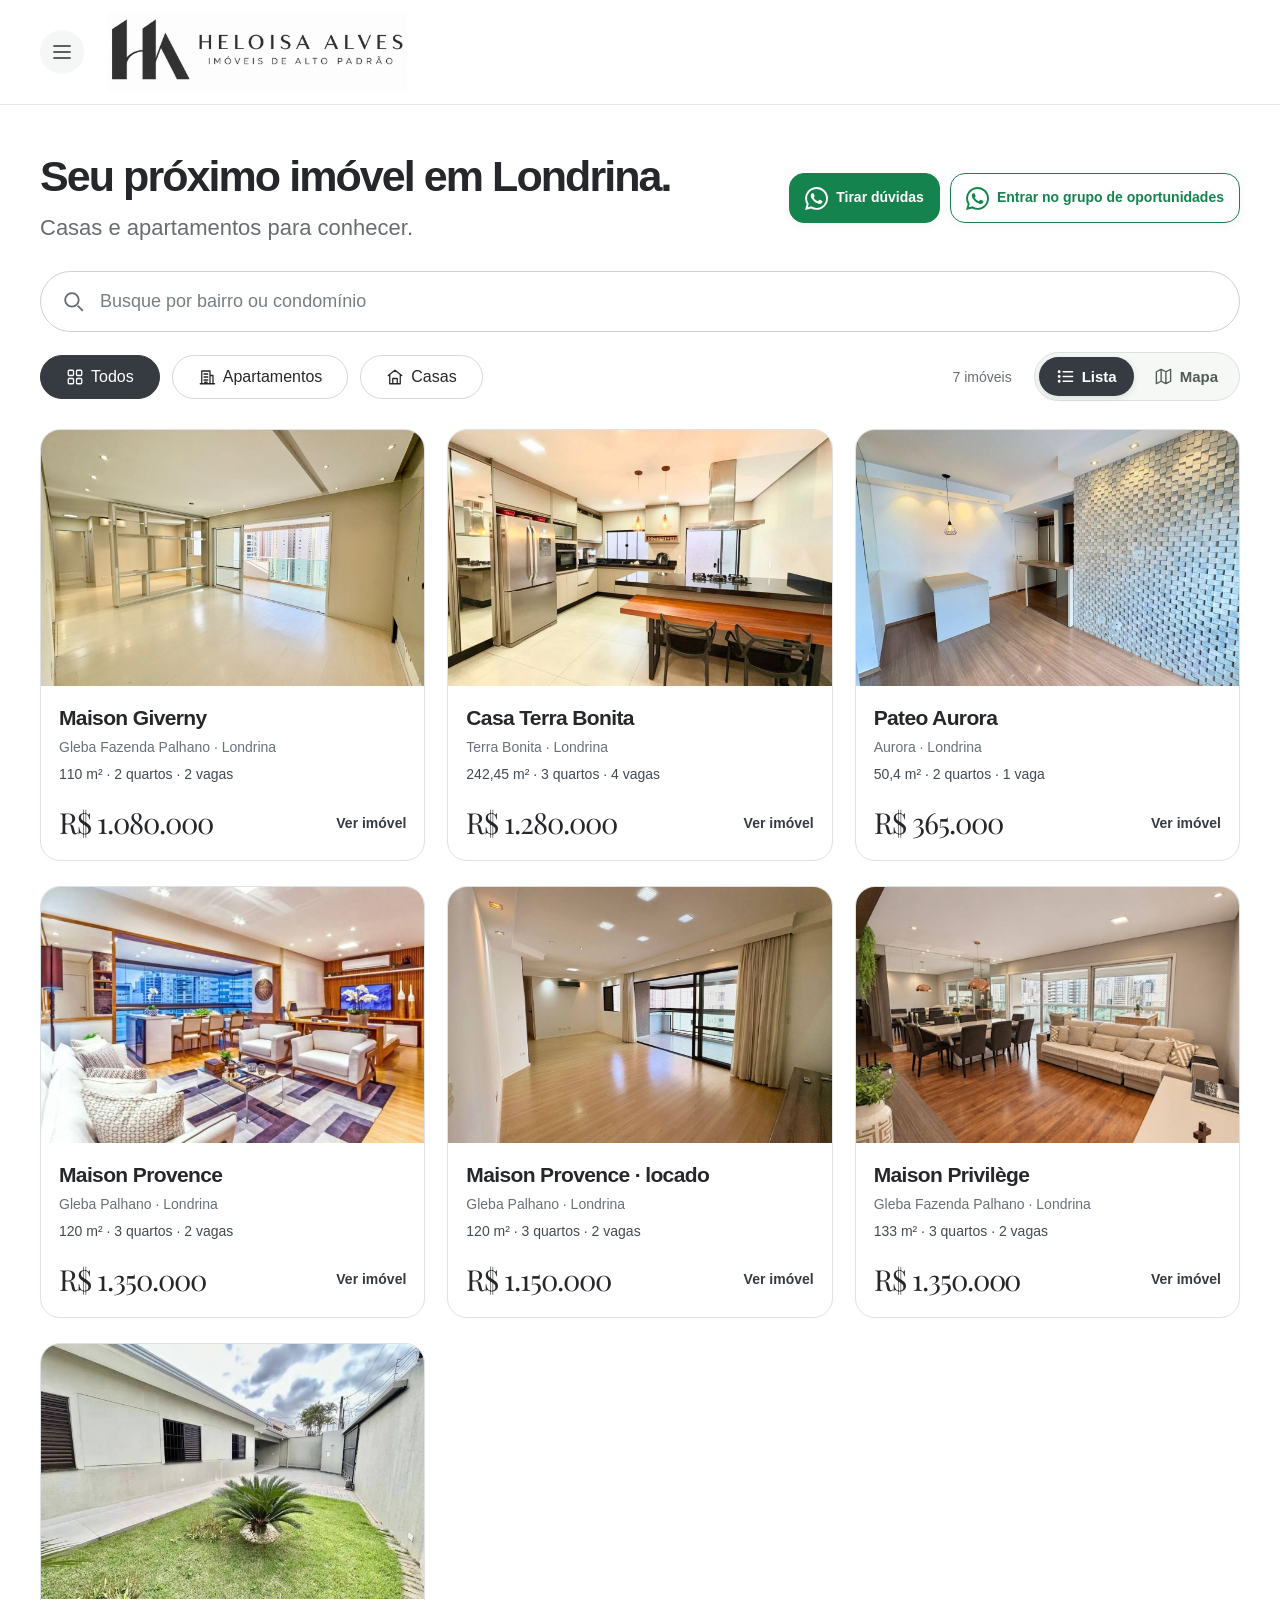
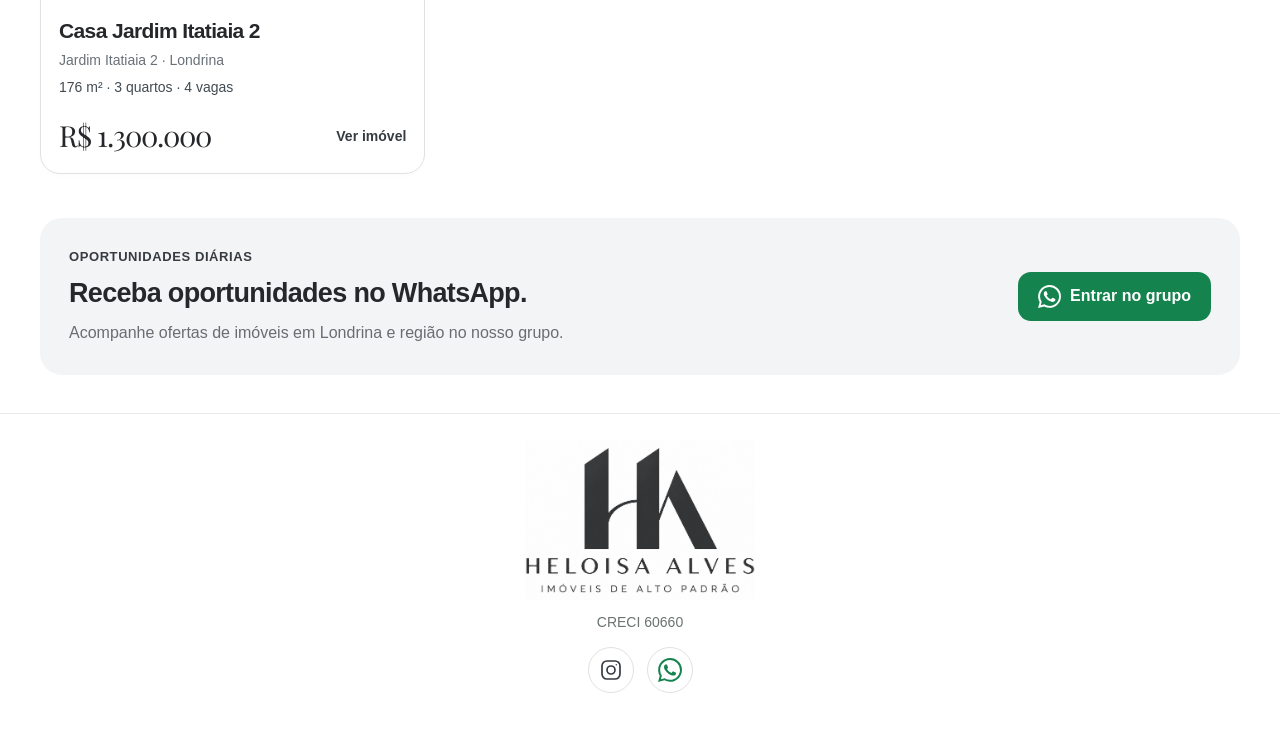
==== index.html @ 45496cc0 "Simplifica contato geral e recolhe WhatsApp no celular apos leitura" ====
<!doctype html><html lang="pt-BR"><head>
<meta charset="utf-8"><meta name="viewport" content="width=device-width,initial-scale=1"><title>Heloísa Alves Imóveis | Casas e apartamentos em Londrina</title><meta name="description" content="Encontre casas e apartamentos à venda em Londrina com Heloísa Alves Imóveis. Busque por bairro ou condomínio, confira fotos e valores e converse pelo WhatsApp."><meta name="theme-color" content="#ffffff"><link rel="canonical" href="https://heloisa-alves.vercel.app/">
<!-- seo:start -->
 <meta name="robots" content="index,follow,max-image-preview:large,max-snippet:-1,max-video-preview:-1">
 <meta name="author" content="Heloísa Alves Imóveis">
 <meta property="og:locale" content="pt_BR"><meta property="og:site_name" content="Heloísa Alves Imóveis"><meta property="og:image:alt" content="Maison Giverny em Londrina"><meta property="og:image:width" content="1280">
 <meta name="twitter:card" content="summary_large_image"><meta name="twitter:title" content="Heloísa Alves Imóveis | Casas e apartamentos em Londrina"><meta name="twitter:description" content="Encontre casas e apartamentos à venda em Londrina com Heloísa Alves Imóveis. Busque por bairro ou condomínio, confira fotos e valores e converse pelo WhatsApp."><meta name="twitter:image" content="https://heloisa-alves.vercel.app/assets/photo-2.jpg"><meta name="twitter:image:alt" content="Maison Giverny em Londrina">
 <meta name="google-site-verification" content="QbQX4FTaZ1YyVsix19qviCrl-rJcdzhHpDR2Mj_PIEY">
 <script type="application/ld+json">{"@context":"https://schema.org","@graph":[{"@type":"RealEstateAgent","@id":"https://heloisa-alves.vercel.app/#corretora","name":"Heloísa Alves Imóveis","url":"https://heloisa-alves.vercel.app/","telephone":"+55-43-98831-8811","logo":"https://heloisa-alves.vercel.app/assets/logo-graphite.png","image":"https://heloisa-alves.vercel.app/assets/logo-graphite.png","sameAs":["https://www.instagram.com/helo_alvesf/"],"areaServed":{"@type":"City","name":"Londrina","containedInPlace":{"@type":"State","name":"Paraná"}},"identifier":{"@type":"PropertyValue","propertyID":"CRECI","value":"60660"},"description":"Casas e apartamentos à venda em Londrina e região. Informações e propostas pelo WhatsApp.","contactPoint":{"@type":"ContactPoint","telephone":"+55-43-98831-8811","contactType":"sales","availableLanguage":["pt-BR"],"url":"https://wa.me/5543988318811"}},{"@type":"WebSite","@id":"https://heloisa-alves.vercel.app/#website","url":"https://heloisa-alves.vercel.app/","name":"Heloísa Alves Imóveis","inLanguage":"pt-BR","publisher":{"@id":"https://heloisa-alves.vercel.app/#corretora"}},{"@type":"CollectionPage","@id":"https://heloisa-alves.vercel.app/#inicio","url":"https://heloisa-alves.vercel.app/","name":"Heloísa Alves Imóveis em Londrina","inLanguage":"pt-BR","dateModified":"2026-11-27","isPartOf":{"@id":"https://heloisa-alves.vercel.app/#website"},"publisher":{"@id":"https://heloisa-alves.vercel.app/#corretora"},"mainEntity":{"@type":"ItemList","numberOfItems":7,"itemListElement":[{"@type":"ListItem","position":1,"url":"https://heloisa-alves.vercel.app/imoveis/casa-terra-bonita-242m/","name":"Casa reformada com espaço gourmet no Terra Bonita"},{"@type":"ListItem","position":2,"url":"https://heloisa-alves.vercel.app/imoveis/casa-jardim-itatiaia-176m/","name":"Casa com jardim no Jardim Itatiaia 2"},{"@type":"ListItem","position":3,"url":"https://heloisa-alves.vercel.app/imoveis/pateo-aurora-50m/","name":"Pateo Aurora"},{"@type":"ListItem","position":4,"url":"https://heloisa-alves.vercel.app/imoveis/maison-provence-120m/","name":"Maison Provence"},{"@type":"ListItem","position":5,"url":"https://heloisa-alves.vercel.app/imoveis/maison-provence-para-investir/","name":"Maison Provence"},{"@type":"ListItem","position":6,"url":"https://heloisa-alves.vercel.app/imoveis/maison-privilege-133m/","name":"Maison Privilège"},{"@type":"ListItem","position":7,"url":"https://heloisa-alves.vercel.app/imoveis/maison-giverny/","name":"Maison Giverny"}]}}]}</script>
 <!-- seo:end -->
<meta property="og:title" content="Heloísa Alves Imóveis | Casas e apartamentos em Londrina"><meta property="og:description" content="Encontre casas e apartamentos à venda em Londrina com Heloísa Alves Imóveis. Busque por bairro ou condomínio, confira fotos e valores e converse pelo WhatsApp."><meta property="og:type" content="website"><meta property="og:image" content="https://heloisa-alves.vercel.app/assets/photo-2.jpg"><meta property="og:url" content="https://heloisa-alves.vercel.app/"><link rel="icon" href="/assets/favicon-ha.svg" type="image/svg+xml"><link rel="preconnect" href="https://fonts.googleapis.com"><link rel="preconnect" href="https://fonts.gstatic.com" crossorigin><link href="https://fonts.googleapis.com/css2?family=DM+Sans:wght@400;500;600;700&family=Playfair+Display:wght@400;500&display=swap" rel="stylesheet"><link rel="stylesheet" href="/styles.css"><link rel="stylesheet" href="/home.css"><link rel="stylesheet" href="/vendor/leaflet/leaflet.css"><link rel="stylesheet" href="/home-map.css"><link rel="stylesheet" href="/site-shell.css"><script src="/site-shell.js" defer></script><script>window.PROPERTY_PAGE={title:'Página principal'};</script><script src="/property-catalog.js" defer></script><script src="/property-map-data.js" defer></script><script src="/contact-messages.js" defer></script><script src="/home.js" defer></script><script src="/home-map.js" defer></script><script>
(function () {
  if (window.__heloisaPixelInstalled) return;
  window.__heloisaPixelInstalled = true;

  !function(f,b,e,v,n,t,s) {
    if(f.fbq)return;
    n=f.fbq=function(){
      n.callMethod
        ? n.callMethod.apply(n,arguments)
        : n.queue.push(arguments);
    };
    if(!f._fbq)f._fbq=n;
    n.push=n;
    n.loaded=true;
    n.version='2.0';
    n.queue=[];
    t=b.createElement(e);
    t.async=true;
    t.src=v;
    s=b.getElementsByTagName(e)[0];
    s.parentNode.insertBefore(t,s);
  }(
    window, document, 'script',
    'https://connect.facebook.net/en_US/fbevents.js'
  );

  fbq('init', '1455735370092600');
  fbq('track', 'PageView');

  document.addEventListener('click', function (event) {
    if (!(event.target instanceof Element)) return;

    const button = event.target.closest(
      'a, button, [role="button"], [data-meta-event]'
    );
    if (!button) return;

    const allowed = [
      'WhatsAppClick', 'GroupInviteClick', 'OfferClick'
    ];

    let name = button.getAttribute('data-meta-event');
    if (!allowed.includes(name)) name = null;

    if (!name) {
      const href = button.getAttribute('href');

      if (href) {
        try {
          const url = new URL(href, window.location.href);

          if (url.hostname === 'chat.whatsapp.com') {
            name = 'GroupInviteClick';
          } else if (
            ['wa.me', 'api.whatsapp.com', 'web.whatsapp.com']
              .includes(url.hostname) ||
            url.protocol === 'whatsapp:'
          ) {
            name = 'WhatsAppClick';
          }
        } catch (_) {}
      }
    }

    if (!name) {
      const label = (button.textContent || '')
        .replace(/\s+/g, ' ').trim().toLowerCase();

      if (label === 'fazer uma oferta') {
        name = 'OfferClick';
      }
    }

    if (name) {
      fbq('trackCustom', name, {
        content_name: window.PROPERTY_PAGE?.title || 'Página principal'
      });
    }
  }, true);
})();
</script>
<script type="text/javascript">
    (function(c,l,a,r,i,t,y){
        c[a]=c[a]||function(){(c[a].q=c[a].q||[]).push(arguments)};
        t=l.createElement(r);t.async=1;t.src="https://www.clarity.ms/tag/"+i;
        y=l.getElementsByTagName(r)[0];y.parentNode.insertBefore(t,y);
    })(window, document, "clarity", "script", "zjj10cf0zg");
</script><link rel="stylesheet" href="/graphite-brand.css"><link rel="stylesheet" href="/floating-whatsapp.css">
</head><body class="home-page site-has-floating" data-page="home"><svg class="icon-defs" aria-hidden="true" xmlns="http://www.w3.org/2000/svg"><defs>
<symbol id="whatsapp-icon" viewBox="0 0 24 24"><path d="M17.472 14.382c-.297-.149-1.758-.867-2.03-.967-.273-.099-.471-.148-.67.15-.198.297-.767.966-.94 1.164-.174.198-.347.223-.644.074-.297-.148-1.255-.462-2.39-1.475-.883-.788-1.48-1.761-1.653-2.059-.173-.297-.018-.458.13-.606.134-.133.298-.347.446-.52.149-.174.198-.298.298-.496.099-.198.05-.372-.025-.52-.074-.149-.669-1.612-.916-2.207-.242-.58-.487-.5-.67-.51l-.57-.01c-.198 0-.52.075-.792.372-.272.298-1.04 1.016-1.04 2.48s1.065 2.876 1.213 3.074c.149.198 2.096 3.2 5.077 4.487.709.306 1.262.489 1.694.625.712.226 1.36.194 1.872.118.571-.085 1.758-.719 2.006-1.413.248-.694.248-1.289.173-1.413-.074-.124-.272-.198-.57-.347M12.05 21.785h-.004a9.87 9.87 0 0 1-5.031-1.378l-.361-.214-3.741.982.999-3.648-.235-.374a9.86 9.86 0 0 1-1.51-5.26c.002-5.45 4.436-9.884 9.887-9.884a9.82 9.82 0 0 1 7.021 2.91 9.825 9.825 0 0 1 2.9 7.023c-.003 5.45-4.437 9.883-9.925 9.843M20.46 3.49A11.85 11.85 0 0 0 12.05 0C5.496 0 .163 5.333.16 11.887c0 2.095.547 4.14 1.588 5.942L.06 24l6.306-1.654a11.88 11.88 0 0 0 5.68 1.447h.005c6.554 0 11.887-5.333 11.89-11.888a11.82 11.82 0 0 0-3.48-8.415Z"/></symbol>
<symbol id="area-icon" viewBox="0 0 32 32"><path d="M5 13V5h8m6 0h8v8m0 6v8h-8m-6 0H5v-8M10 22 22 10m-7 0h7v7"/></symbol>
<symbol id="bed-icon" viewBox="0 0 32 32"><path d="M4 26V11m24 15V11M4 21h24M4 15h24v6M8 15v-5h6v5m4 0v-5h6v5"/></symbol>
<symbol id="car-icon" viewBox="0 0 32 32"><path d="m6 14 3-7h14l3 7M5 14h22v10H5zM8 24v3m16-3v3M8 18h4m8 0h4"/></symbol>
<symbol id="share-icon" viewBox="0 0 24 24"><path d="M12 15V3m-4 4 4-4 4 4M5 12v9h14v-9"/></symbol>
<symbol id="pin-icon" viewBox="0 0 24 24"><path d="M20 10c0 6-8 12-8 12S4 16 4 10a8 8 0 1 1 16 0Z"/><circle cx="12" cy="10" r="2.5"/></symbol><symbol id="instagram-icon" viewBox="0 0 24 24"><rect x="3" y="3" width="18" height="18" rx="5"/><circle cx="12" cy="12" r="4"/><circle class="instagram-dot" cx="17.5" cy="6.5" r="1"/></symbol></defs></svg><a class="skip" href="#imoveis">Ir para os imóveis</a><header class="site-header"><div class="site-header-inner"><button class="site-menu-toggle" type="button" aria-label="Abrir menu" aria-expanded="false" aria-haspopup="dialog" aria-controls="site-menu"><svg class="site-icon" viewBox="0 0 24 24" aria-hidden="true"><path d="M4 6h16M4 12h16M4 18h16"/></svg></button><a class="site-brand" href="/" aria-label="Heloísa Alves, início"><img src="/assets/logo-horizontal.png" alt="Heloísa Alves · Imóveis de alto padrão" width="2172" height="724"></a><nav class="site-header-nav" aria-label="Navegação principal"><a href="/#imoveis">Imóveis</a><a href="/#oportunidades">Oportunidades</a></nav></div></header><main class="home-wrap"><section class="home-intro" aria-labelledby="home-title"><h1 id="home-title">Seu próximo imóvel em Londrina.</h1><p>Casas e apartamentos para conhecer.</p></section><section id="imoveis" aria-label="Encontre seu imóvel"><form class="home-search" role="search"><label for="property-search" class="visually-hidden">Busque por bairro ou condomínio</label><svg viewBox="0 0 24 24" aria-hidden="true"><circle cx="10.5" cy="10.5" r="6.5"/><path d="m16 16 5 5"/></svg><input id="property-search" type="search" placeholder="Busque por bairro ou condomínio" autocomplete="off" enterkeyhint="search" aria-controls="home-properties"><button class="home-search-clear" type="button" aria-label="Limpar busca" hidden>✕</button></form><div class="home-filter-row"><div class="home-filters" role="group" aria-label="Tipo de imóvel"><button type="button" data-filter="todos" aria-pressed="true"><svg class="site-icon" viewBox="0 0 24 24" aria-hidden="true"><rect x="3" y="3" width="7" height="7" rx="1.3"/><rect x="14" y="3" width="7" height="7" rx="1.3"/><rect x="3" y="14" width="7" height="7" rx="1.3"/><rect x="14" y="14" width="7" height="7" rx="1.3"/></svg><span>Todos</span></button><button type="button" data-filter="apartamento" aria-pressed="false"><svg class="site-icon" viewBox="0 0 24 24" aria-hidden="true"><path d="M5 21V4h11v17M16 10h4v11M3 21h19M8 8h5M8 12h5M8 16h5M9 21v-2h3v2"/></svg><span>Apartamentos</span></button><button type="button" data-filter="casa" aria-pressed="false"><svg class="site-icon" viewBox="0 0 24 24" aria-hidden="true"><path d="m3 10 9-7 9 7M5 9v12h14V9M9 21v-7h6v7"/></svg><span>Casas</span></button></div><div class="home-view-tools"><p class="home-results" role="status" aria-live="polite">7 imóveis</p><div class="home-view-toggle" role="group" aria-label="Visualização dos imóveis"><button type="button" data-home-view="list" aria-pressed="true" aria-controls="home-properties"><svg viewBox="0 0 24 24" aria-hidden="true"><path d="M9 6h12M9 12h12M9 18h12"/><circle cx="4" cy="6" r="1"/><circle cx="4" cy="12" r="1"/><circle cx="4" cy="18" r="1"/></svg><span>Lista</span></button><button type="button" data-home-view="map" aria-pressed="false" aria-controls="home-map-panel"><svg viewBox="0 0 24 24" aria-hidden="true"><path d="m3 6 6-3 6 3 6-3v15l-6 3-6-3-6 3V6Zm6-3v15m6-12v15"/></svg><span>Mapa</span></button></div></div></div><div class="home-browse"><ul class="home-properties" id="home-properties" aria-label="Imóveis disponíveis"><li data-home-property data-kind="apartamento" data-search="Maison Giverny Gleba Fazenda Palhano Londrina Apartamento"><a class="home-property" href="/imoveis/maison-giverny/" aria-label="Conhecer Maison Giverny"><div class="home-photo"><img src="/assets/photo-2.jpg" alt="Sala ampla do Maison Giverny" width="1280" height="960" fetchpriority="high" decoding="async"></div><div class="home-property-body"><h2>Maison Giverny</h2><p class="home-place">Gleba Fazenda Palhano · Londrina</p><p class="home-facts">110 m² · 2 quartos · 2 vagas</p><div class="home-property-bottom"><p class="home-price">R$ 1.080.000</p><span class="home-view">Ver imóvel</span></div></div></a></li><li data-home-property data-kind="casa" data-search="Casa reformada com espaço gourmet no Terra Bonita Terra Bonita Londrina Casa"><a class="home-property" href="/imoveis/casa-terra-bonita-242m/" aria-label="Conhecer Casa reformada com espaço gourmet no Terra Bonita"><div class="home-photo"><img src="/assets/imoveis/casa-terra-bonita-242m/foto-01.webp" alt="Ambiente de Casa reformada com espaço gourmet no Terra Bonita" width="1280" height="960" loading="lazy" decoding="async"></div><div class="home-property-body"><h2>Casa Terra Bonita</h2><p class="home-place">Terra Bonita · Londrina</p><p class="home-facts">242,45 m² · 3 quartos · 4 vagas</p><div class="home-property-bottom"><p class="home-price">R$ 1.280.000</p><span class="home-view">Ver imóvel</span></div></div></a></li><li data-home-property data-kind="apartamento" data-search="Pateo Aurora Aurora Londrina Apartamento"><a class="home-property" href="/imoveis/pateo-aurora-50m/" aria-label="Conhecer Pateo Aurora"><div class="home-photo"><img src="/assets/imoveis/pateo-aurora-50m/foto-01.webp" alt="Ambiente de Pateo Aurora" width="1280" height="960" loading="lazy" decoding="async"></div><div class="home-property-body"><h2>Pateo Aurora</h2><p class="home-place">Aurora · Londrina</p><p class="home-facts">50,4 m² · 2 quartos · 1 vaga</p><div class="home-property-bottom"><p class="home-price">R$ 365.000</p><span class="home-view">Ver imóvel</span></div></div></a></li><li data-home-property data-kind="apartamento" data-search="Maison Provence Gleba Palhano Londrina Apartamento"><a class="home-property" href="/imoveis/maison-provence-120m/" aria-label="Conhecer Maison Provence"><div class="home-photo"><img src="/assets/imoveis/maison-provence-120m/foto-01.webp" alt="Ambiente de Maison Provence" width="1280" height="960" loading="lazy" decoding="async"></div><div class="home-property-body"><h2>Maison Provence</h2><p class="home-place">Gleba Palhano · Londrina</p><p class="home-facts">120 m² · 3 quartos · 2 vagas</p><div class="home-property-bottom"><p class="home-price">R$ 1.350.000</p><span class="home-view">Ver imóvel</span></div></div></a></li><li data-home-property data-kind="apartamento" data-search="Maison Provence Gleba Palhano Londrina Apartamento"><a class="home-property" href="/imoveis/maison-provence-para-investir/" aria-label="Conhecer Maison Provence"><div class="home-photo"><img src="/assets/imoveis/maison-provence-para-investir/foto-01.webp" alt="Ambiente de Maison Provence" width="1280" height="960" loading="lazy" decoding="async"></div><div class="home-property-body"><h2>Maison Provence · locado</h2><p class="home-place">Gleba Palhano · Londrina</p><p class="home-facts">120 m² · 3 quartos · 2 vagas</p><div class="home-property-bottom"><p class="home-price">R$ 1.150.000</p><span class="home-view">Ver imóvel</span></div></div></a></li><li data-home-property data-kind="apartamento" data-search="Maison Privilège Gleba Fazenda Palhano Londrina Apartamento"><a class="home-property" href="/imoveis/maison-privilege-133m/" aria-label="Conhecer Maison Privilège"><div class="home-photo"><img src="/assets/imoveis/maison-privilege-133m/foto-01.webp" alt="Ambiente de Maison Privilège" width="1280" height="960" loading="lazy" decoding="async"></div><div class="home-property-body"><h2>Maison Privilège</h2><p class="home-place">Gleba Fazenda Palhano · Londrina</p><p class="home-facts">133 m² · 3 quartos · 2 vagas</p><div class="home-property-bottom"><p class="home-price">R$ 1.350.000</p><span class="home-view">Ver imóvel</span></div></div></a></li><li data-home-property data-kind="casa" data-search="Casa com jardim no Jardim Itatiaia 2 Jardim Itatiaia 2 Londrina Casa"><a class="home-property" href="/imoveis/casa-jardim-itatiaia-176m/" aria-label="Conhecer Casa com jardim no Jardim Itatiaia 2"><div class="home-photo"><img src="/assets/imoveis/casa-jardim-itatiaia-176m/foto-01.webp" alt="Ambiente de Casa com jardim no Jardim Itatiaia 2" width="1280" height="960" loading="lazy" decoding="async"></div><div class="home-property-body"><h2>Casa Jardim Itatiaia 2</h2><p class="home-place">Jardim Itatiaia 2 · Londrina</p><p class="home-facts">176 m² · 3 quartos · 4 vagas</p><div class="home-property-bottom"><p class="home-price">R$ 1.300.000</p><span class="home-view">Ver imóvel</span></div></div></a></li></ul><aside class="home-map-panel" id="home-map-panel" aria-label="Imóveis no mapa" hidden><div class="map-canvas-wrap"><div id="property-map" aria-label="Mapa com valores dos imóveis em Londrina"></div><div class="map-area-actions"><button type="button" id="map-search-area" hidden>Buscar nesta área</button><button type="button" id="map-show-all" hidden>Mostrar todos</button></div><p class="map-status" id="map-status" role="status" aria-live="polite" hidden></p></div><div class="map-selection" id="map-selection" aria-label="Imóvel selecionado no mapa" hidden></div><p class="map-location-caption">Pins indicam localizações aproximadas. Toque em um preço para conhecer o imóvel.</p></aside></div><div class="home-empty" hidden><h2>Nenhum imóvel encontrado</h2><p>Tente outro bairro ou condomínio, ou veja todos os imóveis.</p><button type="button" class="home-reset">Limpar filtros</button></div></section><section class="home-opportunities" id="oportunidades"><div><span class="home-eyebrow">Oportunidades diárias</span><h2>Receba oportunidades no WhatsApp.</h2><p>Acompanhe ofertas de imóveis em Londrina e região no nosso grupo.</p></div><a href="https://chat.whatsapp.com/D4AI891pdOp2eEPSsWIqWE?s=cl&p=a&iam=2" target="_blank" rel="noopener noreferrer" class="home-group-button"><svg viewBox="0 0 24 24" aria-hidden="true"><use href="#whatsapp-icon"/></svg>Entrar no grupo</a></section></main><footer class="site-footer"><a class="site-footer-brand" href="/" aria-label="Heloísa Alves, voltar ao início"><img src="/assets/logo-graphite.png" alt="Heloísa Alves · Imóveis de alto padrão" width="1254" height="1254" loading="lazy"></a><p class="site-footer-creci" data-creci>CRECI 60660</p><div class="site-footer-socials"><a class="site-social-link" href="https://www.instagram.com/helo_alvesf/" target="_blank" rel="noopener noreferrer" aria-label="Instagram da marca: @helo_alvesf"><svg class="site-icon" viewBox="0 0 24 24" aria-hidden="true"><rect x="3" y="3" width="18" height="18" rx="5"/><circle cx="12" cy="12" r="4"/><circle cx="17.3" cy="6.7" r=".7" fill="currentColor" stroke="none"/></svg></a><a data-whatsapp-context="general" class="site-social-link site-social-whatsapp whatsapp" href="https://wa.me/5543988318811?text=Ol%C3%A1!%20%F0%9F%91%8B%0AVim%20pelo%20site%20e%20gostaria%20de%20tirar%20uma%20d%C3%BAvida." target="_blank" rel="noopener noreferrer" aria-label="Atendimento pelo WhatsApp: (43) 98831-8811" data-meta-event="WhatsAppClick"><svg class="site-icon site-icon-fill" viewBox="0 0 24 24" aria-hidden="true"><path d="M17.472 14.382c-.297-.149-1.758-.867-2.03-.967-.273-.099-.471-.148-.67.15-.198.297-.767.966-.94 1.164-.174.198-.347.223-.644.074-.297-.148-1.255-.462-2.39-1.475-.883-.788-1.48-1.761-1.653-2.059-.173-.297-.018-.458.13-.606.134-.133.298-.347.446-.52.149-.174.198-.298.298-.496.099-.198.05-.372-.025-.52-.074-.149-.669-1.612-.916-2.207-.242-.58-.487-.5-.67-.51l-.57-.01c-.198 0-.52.075-.792.372-.272.298-1.04 1.016-1.04 2.48s1.065 2.876 1.213 3.074c.149.198 2.096 3.2 5.077 4.487.709.306 1.262.489 1.694.625.712.226 1.36.194 1.872.118.571-.085 1.758-.719 2.006-1.413.248-.694.248-1.289.173-1.413-.074-.124-.272-.198-.57-.347M12.05 21.785h-.004a9.87 9.87 0 0 1-5.031-1.378l-.361-.214-3.741.982.999-3.648-.235-.374a9.86 9.86 0 0 1-1.51-5.26c.002-5.45 4.436-9.884 9.887-9.884a9.82 9.82 0 0 1 7.021 2.91 9.825 9.825 0 0 1 2.9 7.023c-.003 5.45-4.437 9.883-9.925 9.843M20.46 3.49A11.85 11.85 0 0 0 12.05 0C5.496 0 .163 5.333.16 11.887c0 2.095.547 4.14 1.588 5.942L.06 24l6.306-1.654a11.88 11.88 0 0 0 5.68 1.447h.005c6.554 0 11.887-5.333 11.89-11.888a11.82 11.82 0 0 0-3.48-8.415Z"/></svg></a></div></footer><aside class="home-contact-actions" aria-label="Contato e oportunidades"><a data-whatsapp-context="general" class="home-contact-button home-contact-inquiry" href="https://wa.me/5543988318811?text=Ol%C3%A1!%20%F0%9F%91%8B%0AVim%20pelo%20site%20e%20gostaria%20de%20tirar%20uma%20d%C3%BAvida." target="_blank" rel="noopener noreferrer" data-meta-event="WhatsAppClick"><svg viewBox="0 0 24 24" aria-hidden="true"><use href="#whatsapp-icon"/></svg><span>Tirar dúvidas</span></a><a class="home-contact-button home-contact-group" href="https://chat.whatsapp.com/D4AI891pdOp2eEPSsWIqWE?s=cl&amp;p=a&amp;iam=2" target="_blank" rel="noopener noreferrer" data-meta-event="GroupInviteClick"><svg viewBox="0 0 24 24" aria-hidden="true"><use href="#whatsapp-icon"/></svg><span>Entrar no grupo de oportunidades</span></a></aside><!-- shared-menu:start --><dialog id="site-menu" class="site-menu" aria-labelledby="site-menu-title"><div class="site-menu-panel"><div class="site-menu-top"><a class="site-brand" href="/" aria-label="Heloísa Alves, início"><img src="/assets/logo-horizontal.png" alt="Heloísa Alves · Imóveis de alto padrão" width="2172" height="724"></a><button class="site-menu-close" type="button" aria-label="Fechar menu"><svg class="site-icon" viewBox="0 0 24 24" aria-hidden="true"><path d="m6 6 12 12M6 18 18 6"/></svg></button></div><h2 id="site-menu-title">Encontre o seu<br>próximo imóvel.</h2><nav class="site-menu-links" aria-label="Explorar o site"><a class="site-menu-card" href="/#imoveis"><span class="site-menu-card-icon"><svg class="site-icon" viewBox="0 0 24 24" aria-hidden="true"><path d="M5 21V4h11v17M16 10h4v11M3 21h19M8 8h5M8 12h5M8 16h5M9 21v-2h3v2"/></svg></span><span class="site-menu-card-copy"><strong>Imóveis</strong><span>Explore casas e apartamentos</span></span></a><a class="site-menu-card" href="/#oportunidades"><span class="site-menu-card-icon"><svg class="site-icon site-icon-fill" viewBox="0 0 24 24" aria-hidden="true"><path d="M17.472 14.382c-.297-.149-1.758-.867-2.03-.967-.273-.099-.471-.148-.67.15-.198.297-.767.966-.94 1.164-.174.198-.347.223-.644.074-.297-.148-1.255-.462-2.39-1.475-.883-.788-1.48-1.761-1.653-2.059-.173-.297-.018-.458.13-.606.134-.133.298-.347.446-.52.149-.174.198-.298.298-.496.099-.198.05-.372-.025-.52-.074-.149-.669-1.612-.916-2.207-.242-.58-.487-.5-.67-.51l-.57-.01c-.198 0-.52.075-.792.372-.272.298-1.04 1.016-1.04 2.48s1.065 2.876 1.213 3.074c.149.198 2.096 3.2 5.077 4.487.709.306 1.262.489 1.694.625.712.226 1.36.194 1.872.118.571-.085 1.758-.719 2.006-1.413.248-.694.248-1.289.173-1.413-.074-.124-.272-.198-.57-.347M12.05 21.785h-.004a9.87 9.87 0 0 1-5.031-1.378l-.361-.214-3.741.982.999-3.648-.235-.374a9.86 9.86 0 0 1-1.51-5.26c.002-5.45 4.436-9.884 9.887-9.884a9.82 9.82 0 0 1 7.021 2.91 9.825 9.825 0 0 1 2.9 7.023c-.003 5.45-4.437 9.883-9.925 9.843M20.46 3.49A11.85 11.85 0 0 0 12.05 0C5.496 0 .163 5.333.16 11.887c0 2.095.547 4.14 1.588 5.942L.06 24l6.306-1.654a11.88 11.88 0 0 0 5.68 1.447h.005c6.554 0 11.887-5.333 11.89-11.888a11.82 11.82 0 0 0-3.48-8.415Z"/></svg></span><span class="site-menu-card-copy"><strong>Oportunidades</strong><span>Encontre boas oportunidades em Londrina e região</span></span></a></nav><div class="site-menu-bottom"><div class="site-menu-social"><a href="https://www.instagram.com/helo_alvesf/" target="_blank" rel="noopener noreferrer" aria-label="Instagram da marca: @helo_alvesf"><svg class="site-icon" viewBox="0 0 24 24" aria-hidden="true"><rect x="3" y="3" width="18" height="18" rx="5"/><circle cx="12" cy="12" r="4"/><circle cx="17.3" cy="6.7" r=".7" fill="currentColor" stroke="none"/></svg><span>@helo_alvesf</span></a><span data-creci>CRECI 60660</span></div><a data-whatsapp-context="general" class="site-menu-contact whatsapp" href="https://wa.me/5543988318811?text=Ol%C3%A1!%20%F0%9F%91%8B%0AVim%20pelo%20site%20e%20gostaria%20de%20tirar%20uma%20d%C3%BAvida." target="_blank" rel="noopener noreferrer" data-meta-event="WhatsAppClick"><svg class="site-icon site-icon-fill" viewBox="0 0 24 24" aria-hidden="true"><path d="M17.472 14.382c-.297-.149-1.758-.867-2.03-.967-.273-.099-.471-.148-.67.15-.198.297-.767.966-.94 1.164-.174.198-.347.223-.644.074-.297-.148-1.255-.462-2.39-1.475-.883-.788-1.48-1.761-1.653-2.059-.173-.297-.018-.458.13-.606.134-.133.298-.347.446-.52.149-.174.198-.298.298-.496.099-.198.05-.372-.025-.52-.074-.149-.669-1.612-.916-2.207-.242-.58-.487-.5-.67-.51l-.57-.01c-.198 0-.52.075-.792.372-.272.298-1.04 1.016-1.04 2.48s1.065 2.876 1.213 3.074c.149.198 2.096 3.2 5.077 4.487.709.306 1.262.489 1.694.625.712.226 1.36.194 1.872.118.571-.085 1.758-.719 2.006-1.413.248-.694.248-1.289.173-1.413-.074-.124-.272-.198-.57-.347M12.05 21.785h-.004a9.87 9.87 0 0 1-5.031-1.378l-.361-.214-3.741.982.999-3.648-.235-.374a9.86 9.86 0 0 1-1.51-5.26c.002-5.45 4.436-9.884 9.887-9.884a9.82 9.82 0 0 1 7.021 2.91 9.825 9.825 0 0 1 2.9 7.023c-.003 5.45-4.437 9.883-9.925 9.843M20.46 3.49A11.85 11.85 0 0 0 12.05 0C5.496 0 .163 5.333.16 11.887c0 2.095.547 4.14 1.588 5.942L.06 24l6.306-1.654a11.88 11.88 0 0 0 5.68 1.447h.005c6.554 0 11.887-5.333 11.89-11.888a11.82 11.82 0 0 0-3.48-8.415Z"/></svg><span>Tirar dúvidas</span></a></div></div></dialog><!-- shared-menu:end --><script src="/floating-whatsapp.js" defer></script></body></html>
---- styles.css ----
:root{--ink:#25272a;--muted:#686d72;--line:#e4e6e8;--green:#14834d;--sans:'DM Sans',Arial,sans-serif}*{box-sizing:border-box}html{scroll-padding-top:25px;scroll-behavior:smooth}body{margin:0;background:white;color:var(--ink);font:400 16px/1.6 var(--sans)}a{color:inherit;text-decoration:none}button{font:inherit;color:inherit;cursor:pointer}button,a{touch-action:manipulation;-webkit-tap-highlight-color:transparent}button:focus-visible,a:focus-visible,video:focus-visible{outline:3px solid var(--green);outline-offset:4px}img{display:block;width:100%;height:100%;object-fit:cover}h1,h2,h3,p{margin-top:0}h1{font-size:36px;line-height:1.2;letter-spacing:-.035em;font-weight:600;margin-bottom:14px}h2{font-size:23px;font-weight:600;letter-spacing:-.025em;line-height:1.3;margin-bottom:18px}h3{font-size:16px;font-weight:550}p{margin-bottom:18px}.wrap{width:min(1200px,calc(100% - 80px));margin-inline:auto}.icon-defs{position:absolute;width:0;height:0;overflow:hidden}.header{border-bottom:1px solid var(--line)}.header-inner{height:104px;display:flex;align-items:center;justify-content:space-between;gap:25px}.brand{display:block;flex-shrink:0}.brand-art{width:300px;height:78px;display:block;position:relative;overflow:hidden}.brand-art img{position:absolute;width:330px;height:110px;max-width:none;top:-18px;left:-18px;object-fit:contain;mix-blend-mode:multiply}.header nav{display:flex;align-items:center;gap:30px;font-size:14px}.header nav a:hover{text-decoration:underline;text-underline-offset:5px}.header-instagram{color:var(--muted);border-left:1px solid var(--line);padding-left:30px}.breadcrumb{font-size:12px;color:var(--muted);padding-top:21px;margin-bottom:18px;display:flex;gap:12px;flex-wrap:wrap}.breadcrumb span{color:#a8adb2}.gallery-grid{display:grid;position:relative;grid-template-columns:2fr 1fr 1fr;grid-template-rows:195px 195px;gap:8px;border-radius:12px;overflow:hidden}.gallery-grid>button{border:0;padding:0;overflow:hidden;background:#e8e8e8}.gallery-main{grid-row:span 2}.gallery-grid img{transition:transform .3s}.gallery-grid>button:hover img{transform:scale(1.025)}.gallery-grid>.all-photos{position:absolute;right:18px;bottom:18px;background:#fff;padding:11px 17px;border:1px solid #d6d9dc;border-radius:7px;font-size:14px;font-weight:550;box-shadow:0 3px 12px #0002}.media-toolbar{display:flex;align-items:center;justify-content:space-between;gap:20px;padding-block:16px;border-bottom:1px solid var(--line);margin-bottom:32px;font-size:14px}.media-toolbar>div{display:flex;gap:23px;align-items:center}.media-toolbar button{border:0;background:none;padding:5px 0;font-size:14px;display:flex;align-items:center;gap:8px;min-height:36px}.media-toolbar a{padding:5px 0}.media-toolbar a:hover,.media-toolbar button:hover{color:var(--green)}.media-toolbar svg{width:19px;height:19px;fill:none;stroke:currentColor;stroke-width:1.5;stroke-linecap:round;stroke-linejoin:round}.play-icon{font-size:22px;line-height:1}.listing-layout{display:grid;grid-template-columns:minmax(0,1fr)350px;gap:30px 60px;align-items:start;padding-bottom:52px}.property-summary{grid-column:1;grid-row:1}.listing-label{font-size:12px;letter-spacing:.08em;color:var(--muted);font-weight:550;margin-bottom:12px}.address{font-size:16px;color:var(--muted);line-height:1.65;margin-bottom:24px}.specs{display:grid;grid-template-columns:repeat(3,1fr);border-bottom:1px solid var(--line);padding-bottom:27px;gap:16px}.specs>div{display:flex;align-items:center;gap:12px}.feature-icon{width:28px;height:28px;flex-shrink:0;fill:none;stroke:currentColor;stroke-width:1.3;stroke-linecap:round;stroke-linejoin:round}.specs p{display:flex;flex-direction:column;margin:0;line-height:1.4}.specs strong{font-size:20px;font-weight:550;white-space:nowrap}.specs span{font-size:12px;color:var(--muted);margin-top:5px}.contact-card{grid-column:2;grid-row:1/span 2;position:sticky;top:24px;border:1px solid #d8dcdf;border-radius:12px;padding:26px;box-shadow:0 6px 22px #20212405}.sale-label{font-size:14px;color:var(--muted);margin-bottom:4px}.price{font-size:32px;font-weight:650;letter-spacing:-.045em;line-height:1.3;margin-bottom:8px;white-space:nowrap}.cost-note{font-size:12px;color:var(--muted);margin-bottom:25px}.contact-actions{display:flex;flex-direction:column;gap:12px}.button{display:flex;align-items:center;justify-content:center;gap:10px;border:1px solid var(--green);border-radius:7px;padding:14px 13px;min-height:52px;font-size:14px;font-weight:550;line-height:1.4;text-align:center;background:white;color:var(--green)}.button.whatsapp{background:var(--green);color:white}.button.whatsapp:hover{background:#106c3f}.button.group-link:hover{background:#eef8f2}.wa-icon{fill:currentColor;stroke:none;flex-shrink:0;width:22px;height:22px}.agent{display:flex;align-items:center;gap:14px;border-top:1px solid var(--line);padding-top:22px;margin-top:24px;line-height:1.5}.agent strong{font-size:16px;font-weight:550}.agent p{font-size:12px;margin:2px 0 4px;color:var(--muted)}.agent a{font-size:14px;color:var(--muted);text-decoration:underline;text-underline-offset:3px}.agent-logo{display:block;position:relative;overflow:hidden;width:52px;height:48px;flex-shrink:0}.agent-logo img{width:104px;height:104px;max-width:none;position:absolute;top:-20px;left:-29px;object-fit:contain;mix-blend-mode:multiply}.property-content{grid-column:1;grid-row:2;min-width:0}.about>p{font-size:16px;color:#555c62;line-height:1.8}.amenities{display:flex;flex-wrap:wrap;gap:10px 24px;font-size:14px;color:#4b535a}.about{padding-bottom:30px;border-bottom:1px solid var(--line);margin-bottom:30px}.location>p{font-size:14px;color:var(--muted);margin-bottom:20px}.map-tabs{display:flex;gap:6px;border:1px solid var(--line);border-bottom:0;padding:6px;border-radius:8px 8px 0 0}.map-tabs button{flex:1;padding:10px;border:0;background:white;border-radius:5px;font-size:14px;min-height:43px}.map-tabs button[aria-selected=true]{background:#292d31;color:white}.location iframe{display:block;width:100%;height:325px;border:1px solid var(--line)}.map-bottom{display:flex;justify-content:space-between;gap:15px;border:1px solid var(--line);border-top:0;border-radius:0 0 8px 8px;padding:12px 14px;font-size:12px;color:var(--muted)}.map-bottom a{text-decoration:underline;text-underline-offset:3px}.landmarks{display:flex;flex-wrap:wrap;gap:8px 20px;margin-top:20px}.landmarks h3{width:100%;margin-bottom:0}.landmarks>a{font-size:14px;color:var(--muted);text-decoration:underline;text-underline-offset:4px}.footer-inner{display:flex;gap:24px;justify-content:space-between;align-items:center;border-top:1px solid var(--line);padding-block:25px;color:var(--muted);font-size:12px}.footer-inner>div{display:flex;gap:12px;align-items:center}.footer-inner strong{font-size:14px;font-weight:500;color:var(--ink)}.footer-inner p{margin:0;font-size:12px}.footer-inner button{padding:5px 0;border:0;background:none;font-size:12px;text-decoration:underline}.mobile-actions{display:none}.skip{position:fixed;top:-100px;left:20px;background:white;padding:10px;z-index:20}.skip:focus{top:10px}dialog{border:0;padding:0;max-width:calc(100vw - 24px);border-radius:10px}dialog::backdrop{background:#111820e6;backdrop-filter:blur(4px)}body.modal-open{overflow:hidden}#lightbox{width:1160px;height:min(900px,96dvh);max-height:96dvh;padding:20px 26px;background:#202326;color:white;overflow:auto}.lightbox-top{display:flex;align-items:center;justify-content:space-between;gap:15px}.lightbox-top strong{font-size:19px;font-weight:500}.lightbox-top strong span{font-size:13px;color:#c4c6c8;margin-left:15px}.close-button{background:transparent;border:1px solid #969ba0;color:inherit;width:40px;height:40px;font-size:17px;flex-shrink:0;border-radius:5px}.photo-filters{display:flex;gap:8px;flex-wrap:wrap;margin:15px 0}.photo-filters button{border:1px solid #686e75;background:transparent;color:#e3e5e7;border-radius:4px;padding:6px 12px;min-height:38px;font-size:14px}.photo-filters button.active{background:white;color:var(--ink);border-color:white}.lightbox-image{height:calc(90dvh - 250px);min-height:180px}.lightbox-image img{object-fit:contain}.lightbox-controls{display:flex;align-items:center;justify-content:space-between;gap:16px;padding:13px 0}.lightbox-controls button{border:1px solid #777f88;color:white;background:transparent;border-radius:4px;padding:8px 15px;font-size:14px;min-height:42px}.lightbox-controls p{margin:0;text-align:center;font-size:14px}.thumbnails{display:flex;gap:8px;overflow:auto;padding-block:4px 8px}.thumbnails button{height:57px;min-width:75px;width:75px;padding:0;border:2px solid transparent;background:none;opacity:.5;border-radius:3px;overflow:hidden}.thumbnails button.active{opacity:1;border-color:white}#notice{width:460px;padding:35px}#notice>.close-button{position:absolute;right:12px;top:12px;border:0}#notice .eyebrow{font-size:12px;margin-top:18px;color:var(--muted);letter-spacing:.08em}#notice h2{font-size:25px}#notice p:not(.eyebrow){font-size:16px;color:var(--muted)}#notice-ok{background:var(--ink);color:white;border-color:var(--ink);padding-inline:25px}#video-dialog{width:760px;background:#181b1e;color:white;padding:16px 20px 20px}#video-dialog video{display:block;width:100%;max-height:75dvh;background:#101113}.video-heading{display:flex;justify-content:space-between;align-items:center;gap:20px;margin-bottom:14px}#video-dialog h2{font-size:18px;font-weight:500;margin:0}.toast{position:fixed;left:50%;bottom:25px;transform:translate(-50%,20px);background:#292d31;color:white;box-shadow:0 4px 20px #0003;border-radius:6px;padding:12px 20px;font-size:14px;opacity:0;z-index:30;pointer-events:none;transition:.2s}.toast.show{opacity:1;transform:translate(-50%,0)}[hidden]{display:none!important}
@media(max-width:1050px){.wrap{width:calc(100% - 48px)}.listing-layout{gap:26px 30px;grid-template-columns:minmax(0,1fr)320px}.contact-card{padding:22px}.price{font-size:30px}.specs{gap:12px}.specs>div{gap:8px}.specs strong{font-size:18px}.feature-icon{width:25px;height:25px}.gallery-grid{grid-template-rows:170px 170px}.header-instagram{display:none}.brand-art{width:280px}.brand-art img{width:310px;height:103px;top:-15px}.header nav{gap:24px}.footer-inner{flex-wrap:wrap}}
@media(max-width:760px){html{scroll-padding-top:16px}.wrap{width:calc(100% - 32px)}.header-inner{height:88px;gap:12px}.brand-art{width:220px;height:62px}.brand-art img{width:244px;height:81px;left:-14px;top:-11px}.header nav{gap:0}.header nav>a{display:none}.header nav>a[href='#localizacao']{display:block;font-size:14px}.breadcrumb{gap:8px;margin-bottom:14px;padding-top:16px}.gallery-grid{grid-template-columns:1fr 1fr;grid-template-rows:255px 100px;gap:5px;border-radius:8px}.gallery-main{grid-row:1;grid-column:span 2}.gallery-grid>button:nth-child(4),.gallery-grid>button:nth-child(5){display:none}.gallery-grid>.all-photos{right:10px;bottom:10px;padding:8px 12px;font-size:14px}.media-toolbar{padding-block:11px;margin-bottom:25px;gap:14px}.media-toolbar>div{gap:20px}.media-toolbar a{display:none}.listing-layout{grid-template-columns:minmax(0,1fr);gap:23px;padding-bottom:35px}.property-summary{grid-column:1;grid-row:1}h1{font-size:30px;margin-bottom:10px}.listing-label{margin-bottom:10px}.address{font-size:14px;margin-bottom:22px}.specs{gap:10px;padding-bottom:22px}.specs>div{gap:8px}.specs strong{font-size:18px}.feature-icon{width:23px;height:23px}.specs>div:nth-child(2) p>span{display:none}.contact-card{grid-column:1;grid-row:2;position:static;box-shadow:none;padding:0 0 22px;border:0;border-bottom:1px solid var(--line);border-radius:0;display:grid;grid-template-columns:1fr auto;column-gap:20px}.sale-label{grid-column:1;font-size:13px;margin-bottom:5px}.price{grid-column:1;font-size:28px;margin-bottom:6px}.cost-note{grid-column:1;font-size:12px;margin:0;max-width:175px}.contact-actions{display:none}.agent{grid-column:2;grid-row:1/span 3;margin:0;padding:0 0 0 15px;border:0;border-left:1px solid var(--line);gap:0;align-self:center}.agent-logo{display:none}.agent strong{font-size:14px;white-space:nowrap}.agent p{font-size:12px;margin:3px 0}.agent a{font-size:12px}.property-content{grid-column:1;grid-row:3}.about{padding-bottom:25px;margin-bottom:25px}h2{font-size:22px;margin-bottom:14px}.about>p{font-size:16px;line-height:1.75}.amenities{gap:8px;flex-direction:column}.location iframe{height:310px}.map-tabs{padding:5px}.map-bottom{font-size:12px;gap:10px;padding:11px 12px}.landmarks{gap:8px 18px}.landmarks h3{font-size:16px;margin-bottom:2px}.footer-inner{padding-block:22px 115px;flex-wrap:wrap;gap:13px}.footer-inner>div{width:100%;gap:12px}.footer-inner p{max-width:250px}.mobile-actions{position:fixed;bottom:0;left:0;right:0;z-index:8;display:flex;align-items:stretch;gap:8px;padding:10px 12px calc(10px + env(safe-area-inset-bottom));border-top:1px solid var(--line);background:#fffffff7;backdrop-filter:blur(10px);box-shadow:0 -4px 15px #00000007}.mobile-actions .button{flex:1;min-width:0;min-height:60px;font-size:14px;line-height:1.35;padding:10px 9px;gap:7px}.mobile-actions .wa-icon{width:20px;height:20px}.mobile-actions .button span{max-width:140px}.toast{bottom:105px;font-size:13px;max-width:90vw;white-space:nowrap}#lightbox{padding:14px 12px}.lightbox-top strong{font-size:17px}.lightbox-top strong span{font-size:12px;margin-left:8px}.photo-filters{gap:5px;margin:12px 0}.photo-filters button{font-size:14px;min-height:38px;padding:5px 9px}.lightbox-image{height:calc(86dvh - 320px)}.lightbox-controls{gap:8px}.lightbox-controls p{font-size:12px}.lightbox-controls button{padding:8px 10px}.thumbnails button{width:62px;min-width:62px;height:46px}#video-dialog{padding:13px}#video-dialog h2{font-size:16px}}
@media(max-width:370px){.brand-art{width:195px}.brand-art img{width:220px;height:73px;top:-7px;left:-13px}.header nav>a[href='#localizacao']{font-size:13px}.contact-card{column-gap:10px}.price{font-size:25px}.specs strong{font-size:17px}.specs>div{gap:6px}.feature-icon{width:20px;height:20px}.mobile-actions{padding-inline:8px;gap:6px}.mobile-actions .button{padding-inline:6px;gap:6px}.mobile-actions .wa-icon{width:18px;height:18px}}
@media(max-width:760px){.gallery-grid{grid-template-rows:210px 80px}.contact-card{column-gap:12px}.agent{padding-left:12px}.price{font-size:27px}}
@media(max-width:370px){.price{font-size:24px}.agent strong{font-size:13px}.agent a{font-size:12px}.agent{padding-left:10px}}
.agent-logo{height:43px}
.address-line{display:flex;align-items:flex-start;gap:8px}.pin-icon{width:17px;height:19px;flex-shrink:0;fill:none;stroke:#898e92;stroke-width:1.4;stroke-linecap:round;stroke-linejoin:round;margin-top:3px}.contact-card{padding:30px;border-radius:0;border-color:#ccd1d4;box-shadow:0 9px 30px #20212407}.sale-label{font-size:12px;letter-spacing:.1em;margin-bottom:13px}.price{font-family:'Playfair Display',Georgia,serif;font-size:34px;font-weight:400;letter-spacing:-.04em;margin-bottom:9px}.price small{font-size:23px}.price-facts{font-size:13px;color:var(--muted);margin-bottom:0}.price-divider{border:0;border-top:1px solid var(--line);margin:24px 0}.cost-note{font-size:12px;margin-bottom:22px}.landmarks{display:block;margin-top:26px}.landmarks h3{font-size:18px;font-weight:550;margin-bottom:16px}.landmarks ul{list-style:none;padding:0;margin:0}.landmarks li{position:relative;padding:0 0 16px 18px;margin-bottom:15px;border-bottom:1px solid #eef0f1}.landmarks li:last-child{margin-bottom:0;padding-bottom:0;border:0}.landmarks li:before{content:'';position:absolute;left:0;top:10px;width:4px;height:4px;border-radius:50%;background:#959b9f}.landmarks li strong{display:block;font-size:16px;font-weight:500;line-height:1.5}.landmarks li span{display:block;font-size:14px;color:var(--muted);line-height:1.6;margin-top:3px}.footer-inner{display:flex;flex-direction:column;justify-content:center;align-items:center;gap:12px;padding-block:38px 32px}.footer-brand{display:block}.footer-logo{display:block;position:relative;overflow:hidden;width:220px;height:140px}.footer-logo img{position:absolute;width:220px;height:220px;top:-38px;left:0;max-width:none;object-fit:contain;mix-blend-mode:multiply}.footer-creci{font-size:14px;color:var(--muted)}.footer-inner .footer-socials{width:auto;display:flex;align-items:center;justify-content:center;gap:14px;margin:4px 0 8px}.footer-socials a{display:grid;place-items:center;border:1px solid #d9dde0;border-radius:50%;width:45px;height:45px;color:#3d4246;transition:transform .2s,background .2s,border-color .2s}.footer-socials a:hover{transform:translateY(-2px);background:#f1f5f2;border-color:#9faaa3}.footer-socials svg{width:21px;height:21px}.instagram-icon{fill:none;stroke:currentColor;stroke-width:1.6}.instagram-dot{fill:currentColor;stroke:none}.footer-inner p{text-align:center;max-width:none}.button{transition:transform .22s ease,box-shadow .22s ease,background .22s ease}.button:hover{transform:translateY(-2px);box-shadow:0 6px 16px #173d2712}.button:active{transform:translateY(0)}
@media(max-width:760px){.header-inner{justify-content:center;height:96px}.header nav{display:none}.brand-art{width:min(280px,calc(100vw - 48px));height:72px}.brand-art img{width:calc(100% + 30px);height:auto;aspect-ratio:3;left:-18px;top:-16px}.contact-card{display:block;padding:26px;border:1px solid #ccd1d4;border-radius:0;box-shadow:0 9px 30px #20212407}.sale-label{font-size:12px;margin-bottom:14px}.price{font-size:36px;margin-bottom:10px}.price small{font-size:25px}.price-facts{font-size:13px}.cost-note{max-width:none;margin-bottom:0}.agent{border-left:0;border-top:1px solid var(--line);padding:20px 0 0;margin:22px 0 0;gap:14px}.agent-logo{display:block}.agent strong{font-size:15px}.agent a{font-size:14px}.contact-actions{display:none}.mobile-actions{left:auto;right:14px;bottom:14px;width:min(360px,calc(100% - 28px));flex-direction:column;gap:9px;padding:0 0 env(safe-area-inset-bottom);border:0;background:transparent;box-shadow:none;backdrop-filter:none}.mobile-actions .button{flex:auto;width:100%;min-height:51px;padding:13px 15px;gap:10px;font-size:14px;box-shadow:0 4px 16px #132b1d18;animation:contact-appear .5s ease both}.mobile-actions .button:nth-child(2){animation-delay:.08s;background:#fffffff5;backdrop-filter:blur(8px)}.mobile-actions .button span{max-width:none}.mobile-actions .wa-icon{width:21px;height:21px}.mobile-actions .button:hover{transform:translateY(-2px);box-shadow:0 7px 20px #132b1d22}.footer-inner{padding-block:32px 175px;gap:12px}.footer-inner .footer-socials{width:auto}.toast{bottom:140px}}
@media(max-width:370px){.price{font-size:30px}.price small{font-size:22px}.contact-card{padding:23px}.brand-art{width:250px}}
@keyframes contact-appear{from{opacity:0;transform:translateY(7px)}to{opacity:1;transform:translateY(0)}}
.specs{grid-template-columns:repeat(3,minmax(0,1fr));gap:12px;padding:0;border:0}.specs>div{min-width:0;display:flex;flex-direction:column;align-items:center;justify-content:flex-start;gap:10px;padding:18px 12px 12px;background:#f8f9fa;border:1px solid #e5e8eb;border-radius:10px;text-align:center}.specs .feature-icon{width:26px;height:26px;stroke-width:1.35;color:#616a71}.specs p{width:100%;align-items:center;gap:5px}.specs strong{font-size:25px;font-weight:550;letter-spacing:-.03em;line-height:1.25}.specs p>span,.specs>div:nth-child(2) p>span{display:block;min-height:2.8em;margin:0;font-size:14px;font-weight:400;line-height:1.4;color:#69727a;white-space:normal}
@media(max-width:760px){.specs{gap:8px;padding:0}.specs>div{gap:10px;padding:16px 8px 10px}.specs .feature-icon{width:25px;height:25px}.specs strong{font-size:24px}.specs p>span{font-size:14px}}
@media(max-width:370px){.specs>div{padding-inline:6px}.specs strong{font-size:22px}}
.property-features{padding-bottom:28px;margin-bottom:30px;border-bottom:1px solid var(--line)}.amenity-list{display:grid;grid-template-columns:repeat(2,minmax(0,1fr));gap:13px 26px;list-style:none;padding:0;margin:22px 0 0}.amenity-list li{display:flex;align-items:flex-start;gap:10px;min-width:0;font-size:16px;line-height:1.5;color:#42494f}.amenity-check{flex-shrink:0;width:18px;height:18px;margin-top:3px;fill:none;stroke:var(--green);stroke-width:1.6;stroke-linecap:round;stroke-linejoin:round}.amenity-extra{margin-top:13px}.features-toggle{display:inline-flex;align-items:center;min-height:44px;margin-top:16px;padding:4px 0;border:0;background:transparent;font-size:14px;font-weight:500;color:#5c646b;text-decoration:underline;text-underline-offset:4px;transition:color .2s}.features-toggle:hover{color:var(--green)}
@media(max-width:760px){.property-features{padding-bottom:24px;margin-bottom:25px}.amenity-list{grid-template-columns:1fr;gap:12px;margin-top:20px}.amenity-extra{margin-top:12px}.features-toggle{margin-top:14px}}
.contact-card .sale-label{font-size:14px;letter-spacing:0;font-weight:400;line-height:1.5;color:var(--muted);margin-bottom:8px}.contact-card .price{margin-bottom:12px;line-height:1.25;font-size:36px}.contact-card .cost-note{font-size:14px;line-height:1.5;margin-bottom:22px}.agent.agent-compact{display:flex;flex-wrap:wrap;align-items:center;gap:6px 8px;padding-top:17px;margin-top:22px;border-left:0;border-top:1px solid var(--line);font-size:12px;line-height:1.5;color:var(--muted)}.agent.agent-compact strong{font-size:14px;font-weight:500;color:var(--ink)}
@media(max-width:760px){.contact-card{padding:25px}.contact-card .price{font-size:36px;margin-bottom:10px}.contact-card .cost-note{font-size:13px;margin-bottom:0}.agent.agent-compact{margin-top:20px;padding-top:15px;gap:6px 8px}}
@media(max-width:370px){.contact-card{padding:22px}.contact-card .price{font-size:33px}.agent.agent-compact{gap:5px 7px}}
.offer-entry{padding-top:19px;margin-top:21px;border-top:1px solid var(--line)}.make-offer{width:100%;border-color:#a8afb4;color:#333a40;background:#fff;font-size:15px;font-weight:500;gap:10px}.make-offer svg{width:20px;height:20px;fill:none;stroke:currentColor;stroke-width:1.4;stroke-linecap:round;stroke-linejoin:round}.make-offer:hover{background:#f6f7f8;border-color:#737e86}#offer-dialog{position:fixed;width:520px;max-width:calc(100vw - 28px);max-height:calc(100dvh - 36px);padding:0;border-radius:12px;background:#fff;color:var(--ink);overflow:auto;box-shadow:0 18px 75px #0e171f38}#offer-dialog>.close-button{position:absolute;top:16px;right:16px;border:0;color:#596168;z-index:1;border-radius:50%;background:#f6f7f8}.offer-header{padding:27px 28px 0}.offer-header h2{font-size:26px;font-weight:550;line-height:1.3;margin:0 45px 8px 0;letter-spacing:-.025em}.offer-header>p{font-size:14px;color:var(--muted);line-height:1.6;margin-bottom:21px}.offer-body{padding:0 28px 24px}.asking-price{display:flex;align-items:center;justify-content:space-between;flex-wrap:wrap;gap:5px 12px;padding:15px 16px;background:#f4f6f7;border-radius:7px;margin-bottom:22px}.asking-price>span{font-size:13px;color:var(--muted)}.asking-price>strong{font-size:22px;font-weight:550;letter-spacing:-.035em}.offer-field{margin-bottom:19px}.offer-field>label{display:block;font-size:14px;font-weight:550;line-height:1.5;margin-bottom:8px}.offer-field>label>span{font-weight:400;font-size:12px;color:var(--muted);margin-left:6px}.offer-field input,.offer-field select,.offer-field textarea{width:100%;border:1px solid #cbd1d5;border-radius:6px;background:white;color:var(--ink);font:400 16px/1.5 var(--sans);padding:12px 13px}.offer-field input,.offer-field select{min-height:49px}.offer-field textarea{resize:vertical;min-height:79px;max-height:180px}.offer-field input:focus,.offer-field select:focus,.offer-field textarea:focus{outline:2px solid #14834d70;outline-offset:1px;border-color:var(--green)}.offer-field select{appearance:none;padding-right:40px;background-image:url("data:image/svg+xml,%3Csvg xmlns='http://www.w3.org/2000/svg' width='16' height='16' viewBox='0 0 16 16'%3E%3Cpath d='m4 6 4 4 4-4' fill='none' stroke='%23596770' stroke-width='1.5' stroke-linecap='round'/%3E%3C/svg%3E");background-repeat:no-repeat;background-position:right 13px center}.money-input{position:relative}.money-input>span{position:absolute;left:13px;top:13px;font-size:16px;line-height:1.5;color:#6f787f;pointer-events:none}.money-input input{padding-left:43px;font-size:19px;font-weight:500;line-height:1.4}.offer-field>small{display:block;font-size:12px;color:var(--muted);line-height:1.6;margin-top:7px}.finance-option{display:flex;align-items:center;gap:10px;font-size:14px;color:#4f5860;cursor:pointer;margin:0 0 21px}.finance-option input{width:18px;height:18px;accent-color:var(--green);margin:0;flex-shrink:0}.offer-notes{margin-bottom:20px}.offer-submit{width:100%;font-size:15px;min-height:52px;line-height:1.5}.offer-footnote{font-size:12px;line-height:1.6;text-align:center;color:var(--muted);margin:11px 0 0}.offer-error{font-size:14px;color:#ad3434;background:#fff3f3;padding:10px;border-radius:5px;margin-bottom:14px}.modal-open .mobile-actions{visibility:hidden}
@media(max-width:760px){.offer-entry{margin-top:19px;padding-top:18px}.make-offer{min-height:49px}#offer-dialog{max-height:calc(100dvh - 24px);max-width:calc(100vw - 24px)}.offer-header{padding:24px 20px 0}.offer-header h2{font-size:24px}.offer-header>p{font-size:13px;margin-bottom:18px}.offer-body{padding:0 20px 21px}.asking-price{padding:13px 14px;gap:4px 10px;margin-bottom:20px}.asking-price>strong{font-size:21px}.asking-price>span{font-size:12px}.offer-field{margin-bottom:17px}.offer-field>label{font-size:14px}.finance-option{font-size:14px}.offer-submit{font-size:14px;padding:13px 10px}.offer-field textarea{max-height:145px}}
.make-offer{color:#fff;background:#292d31;border-color:#292d31;min-height:55px;font-size:16px;font-weight:550;box-shadow:0 5px 16px #1720291c;animation:offer-glow 4.8s ease-in-out infinite}.make-offer svg.proposal-icon{width:27px;height:27px;stroke-width:1.55}.make-offer:hover{background:#15191d;border-color:#15191d;color:#fff}.asking-price>strong{font-family:'Playfair Display',Georgia,serif;font-size:31px;font-weight:400;letter-spacing:-.04em;line-height:1.3}.asking-price{margin-bottom:18px;padding:14px 16px}.offer-header{padding-top:25px}.offer-header>p{margin-bottom:17px}.offer-field{margin-bottom:17px}.offer-field>.offer-label{display:block;font-size:14px;font-weight:550;line-height:1.5;margin-bottom:8px}.offer-kind-trigger{display:flex;align-items:center;justify-content:space-between;gap:16px;width:100%;min-height:49px;padding:12px 13px;border:1px solid #cbd1d5;border-radius:6px;background:#fff;text-align:left;font-size:16px;line-height:1.5}.offer-kind-trigger>small{color:var(--green);font-size:12px;font-weight:500}.offer-kind-trigger:hover{border-color:#8b9c93;background:#fbfdfb}.offer-field textarea{min-height:67px;max-height:90px}.finance-option{margin-bottom:19px}.offer-body{padding-bottom:20px}.offer-footnote{margin-top:10px}#offer-kind-dialog{position:fixed;width:465px;max-width:calc(100vw - 28px);max-height:calc(100dvh - 30px);border-radius:12px;padding:27px;background:#fff;color:var(--ink);overflow:auto;box-shadow:0 18px 75px #0e171f38}#offer-kind-dialog::backdrop{background:#11182080;backdrop-filter:blur(3px)}#offer-kind-dialog>.close-button{position:absolute;top:14px;right:14px;border:0;border-radius:50%;background:#f5f7f8;color:#596168}#offer-kind-dialog h2{font-size:24px;line-height:1.3;letter-spacing:-.025em;margin:0 35px 10px 0}#offer-kind-dialog>p{font-size:14px;color:var(--muted);margin-bottom:21px}.offer-kind-options{display:flex;flex-direction:column;gap:11px}.offer-kind-options>button{display:flex;align-items:center;gap:13px;width:100%;min-height:84px;padding:15px;text-align:left;background:#fff;color:var(--ink);border:1px solid #d6dcdf;border-radius:8px}.offer-kind-options>button[aria-pressed=true]{border-color:#6ca484;background:#f2f8f4}.choice-indicator{width:20px;height:20px;border:1.5px solid #b2bbc1;border-radius:50%;flex-shrink:0;display:grid;place-items:center}.offer-kind-options>button[aria-pressed=true] .choice-indicator{border-color:var(--green)}.offer-kind-options>button[aria-pressed=true] .choice-indicator:after{content:'';width:10px;height:10px;border-radius:50%;background:var(--green)}.offer-kind-options strong{display:block;font-size:16px;font-weight:550;line-height:1.45}.offer-kind-options small{display:block;font-size:14px;color:var(--muted);line-height:1.5;margin-top:4px}:where(button,.button){transition:transform .2s ease,box-shadow .2s ease,background-color .2s ease,border-color .2s ease,opacity .2s ease}:where(button,.button):hover{transform:translateY(-1px)}:where(button,.button):active{transform:translateY(0) scale(.985)}
@media(max-width:760px){.make-offer{min-height:53px;font-size:16px}.asking-price>strong{font-size:29px}.offer-header{padding:22px 20px 0}.offer-header>p{margin-bottom:16px}.offer-body{padding-bottom:18px}.asking-price{padding:12px 14px;margin-bottom:17px}.offer-field{margin-bottom:16px}.finance-option{margin-bottom:18px}.offer-kind-trigger{font-size:16px}.offer-field>small{line-height:1.5}.offer-field textarea{min-height:65px;max-height:80px}.offer-submit{min-height:49px;padding-block:11px}#offer-kind-dialog{padding:25px 20px;max-width:calc(100vw - 24px)}#offer-kind-dialog h2{font-size:23px}.offer-kind-options>button{padding:14px;min-height:83px}.offer-kind-options small{font-size:13px}}
@media(max-height:680px){#offer-dialog{max-height:calc(100dvh - 16px)}.offer-header{padding-top:18px}.offer-header h2{font-size:22px;margin-bottom:5px}.offer-header>p{margin-bottom:11px}.offer-body{padding-bottom:14px}.asking-price{padding:9px 12px;margin-bottom:12px}.asking-price>strong{font-size:27px}.offer-field{margin-bottom:11px}.offer-field>.offer-label,.offer-field>label{margin-bottom:5px}.offer-field input,.offer-kind-trigger{min-height:44px;padding-block:9px}.money-input>span{top:10px}.offer-field>small{margin-top:4px}.offer-field textarea{min-height:54px;height:54px}.finance-option{margin-bottom:12px}.offer-submit{min-height:45px;padding-block:9px}.offer-footnote{margin-top:7px;font-size:12px}}
@keyframes offer-glow{0%,100%{box-shadow:0 4px 13px #1720291c;transform:translateY(0)}50%{box-shadow:0 7px 19px #1720292b;transform:translateY(-1px)}}
@media(max-height:680px){.asking-price{flex-wrap:nowrap;gap:8px}.asking-price>span{min-width:0}.asking-price>strong{flex-shrink:0;white-space:nowrap}.offer-header>p{font-size:12px;line-height:1.45}.finance-option{line-height:1.4}.offer-footnote{line-height:1.45}}
#lightbox{position:fixed;inset:0;width:100vw;height:100dvh;max-width:none;max-height:none;margin:0;padding:0;border:0;border-radius:0;background:#0c0d0f;color:#fff;overflow:hidden}#lightbox[open]{display:grid;grid-template-rows:auto minmax(0,1fr) auto}#lightbox::backdrop{background:#08090a}.lightbox-top{display:grid;grid-template-columns:1fr auto auto;gap:20px;align-items:center;padding:16px 24px;padding-top:max(16px,env(safe-area-inset-top));background:#0c0d0f;z-index:1}.lightbox-top strong{font-size:19px;font-weight:550;line-height:1.3;letter-spacing:-.02em}.lightbox-top>#photo-counter{font-size:14px;color:#c4c7cc;white-space:nowrap;line-height:1.4}.lightbox-top .close-button{width:44px;height:44px;min-height:44px;border:0;border-radius:50%;background:#ffffff0c;color:#fff;font-size:23px;font-weight:400}.lightbox-top .close-button:hover{background:#ffffff1c}.gallery-stage{position:relative;min-height:0;width:100%;height:100%;overflow:hidden;touch-action:none;user-select:none;-webkit-user-select:none;overscroll-behavior:contain;background:#0c0d0f;cursor:default;outline:none}.gallery-stage:focus-visible{outline:2px solid #d6d9dd;outline-offset:-3px}.gallery-stage.is-zoomed{cursor:grab}.gallery-stage.is-dragging.is-zoomed{cursor:grabbing}.gallery-stage>#large-photo{position:absolute;display:block;max-width:none;max-height:none;width:0;height:0;object-fit:contain;transform-origin:50% 50%;will-change:transform;user-select:none;-webkit-user-select:none;-webkit-user-drag:none;pointer-events:none}.gallery-stage.is-settling>#large-photo{transition:transform .18s ease-out}.gallery-hint{position:absolute;bottom:18px;left:50%;transform:translateX(-50%);max-width:calc(100% - 32px);display:flex;gap:9px;align-items:center;padding:10px 15px;border-radius:24px;background:#151719b5;color:#fff;font-size:13px;line-height:1.4;white-space:nowrap;pointer-events:none;backdrop-filter:blur(5px);z-index:1}.gallery-hint svg{width:25px;height:25px;flex-shrink:0;fill:none;stroke:currentColor;stroke-width:1.2;stroke-linecap:round;stroke-linejoin:round}.touch-hint{display:none}.gallery-bottom{padding:12px 24px max(16px,env(safe-area-inset-bottom));background:#0c0d0f;min-width:0}.gallery-bottom>#photo-title{font-size:15px;font-weight:500;color:#f1f3f5;line-height:1.4;margin:0 0 12px}.gallery-bottom>.thumbnails{display:flex;gap:9px;overflow-x:auto;overflow-y:hidden;scrollbar-width:none;-ms-overflow-style:none;padding:0;touch-action:pan-x;overscroll-behavior-x:contain}.gallery-bottom>.thumbnails::-webkit-scrollbar{display:none}.gallery-bottom>.thumbnails>button{width:82px;min-width:82px;height:60px;min-height:60px;flex-shrink:0;border:2px solid transparent;border-radius:5px;background:#1a1c1f;opacity:.6;padding:0;overflow:hidden;transition:opacity .2s,border-color .2s,transform .2s}.gallery-bottom>.thumbnails>button.active{border-color:#fff;opacity:1}.gallery-bottom>.thumbnails>button:hover{opacity:1}.gallery-bottom>.thumbnails img{width:100%;height:100%;object-fit:cover}
@media(max-width:760px){.lightbox-top{padding:12px 16px;padding-top:max(12px,env(safe-area-inset-top));gap:13px}.lightbox-top strong{font-size:17px}.lightbox-top>#photo-counter{font-size:13px}.lightbox-top .close-button{width:42px;height:42px;min-height:42px;font-size:22px}.gallery-bottom{padding:12px 16px max(14px,env(safe-area-inset-bottom))}.gallery-bottom>#photo-title{font-size:14px;margin-bottom:10px}.gallery-bottom>.thumbnails{gap:7px}.gallery-bottom>.thumbnails>button{width:68px;min-width:68px;height:54px;min-height:54px}.gallery-hint{font-size:13px;bottom:16px;padding:9px 14px;gap:8px}.gallery-hint svg{width:24px;height:24px}.touch-hint{display:inline}.mouse-hint{display:none}}
@media(max-height:480px){.lightbox-top{padding:5px 14px;gap:12px}.lightbox-top strong{font-size:16px}.lightbox-top .close-button{width:36px;height:36px;min-height:36px}.gallery-bottom{padding:7px 14px 9px}.gallery-bottom>#photo-title{position:absolute;left:16px;bottom:15px;z-index:1;margin:0;pointer-events:none;background:#0c0d0fcc;padding:5px 10px;border-radius:4px}.gallery-bottom>.thumbnails{padding-left:100px}.gallery-bottom>.thumbnails>button{width:58px;min-width:58px;height:42px;min-height:42px}.gallery-hint{bottom:10px;padding:7px 12px}}
@media(prefers-reduced-motion:reduce){html{scroll-behavior:auto}*,*:before,*:after{transition:none!important;animation:none!important}}
.opportunities-card{margin-top:32px;padding:25px;border:1px solid #d8dcdf;border-radius:12px;background:#fff;box-shadow:0 5px 20px #20212404}
.opportunities-card h2{margin:0 0 9px;font-size:23px;line-height:1.3}
.opportunities-card p{margin:0 0 20px;color:var(--muted);font-size:16px;line-height:1.5}
.opportunities-card .button{width:100%;min-height:52px;font-size:15px;gap:11px}
.opportunities-card .wa-icon{width:23px;height:23px;flex-shrink:0;fill:currentColor}
.mobile-actions .make-offer{color:#292d31;border-color:#a8afb4;background:#fffffff5;animation:contact-appear .5s ease .08s both}
.mobile-actions .make-offer:hover{color:#15191d;background:#f6f7f8;border-color:#737e86}
.mobile-actions .make-offer svg.proposal-icon{width:25px;height:25px;flex-shrink:0}
@media(max-width:480px){.opportunities-card{padding:22px 18px}.opportunities-card h2{font-size:22px}.opportunities-card .button{font-size:14px;padding:14px 10px;gap:9px}}
@media(prefers-reduced-motion:reduce){.mobile-actions .make-offer{animation:none}}
---- home.css ----
:root{--home-font:-apple-system,BlinkMacSystemFont,'Segoe UI',Arial,sans-serif}.home-page{background:#fff;font-family:var(--home-font);padding-bottom:112px}.home-wrap{width:min(1200px,calc(100% - 80px));margin-inline:auto}.home-header{border-bottom:1px solid #e8e9eb;background:#fff}.home-header-inner{display:flex;align-items:center;gap:36px;min-height:106px}.home-header .brand{margin-right:auto}.home-header nav{display:flex;gap:32px;align-items:center;font-size:16px}.home-header nav a{padding-block:12px}.home-header nav a:hover{color:var(--green)}.home-whatsapp{display:grid;place-items:center;width:46px;height:46px;color:var(--green);border-radius:50%;transition:background .2s,transform .2s}.home-whatsapp svg{width:30px;height:30px;fill:currentColor}.home-whatsapp:hover{background:#eaf6ef;transform:translateY(-2px)}.home-menu-toggle{display:none}.home-intro{padding:47px 0 27px}.home-intro h1{font-size:clamp(32px,3.7vw,50px);line-height:1.15;letter-spacing:-.045em;font-weight:650;margin-bottom:10px}.home-intro p{font-size:22px;line-height:1.5;color:var(--muted);margin:0}.home-search{display:flex;align-items:center;gap:14px;border:1px solid #cbd0d4;border-radius:40px;padding:0 20px;background:#fff;min-height:60px;transition:border-color .2s,box-shadow .2s}.home-search:focus-within{border-color:var(--green);box-shadow:0 0 0 3px #14834d12}.home-search>svg{width:25px;height:25px;stroke:#626970;fill:none;stroke-width:1.7;flex-shrink:0}.home-search input{border:0;outline:0;background:transparent;min-width:0;flex:1;padding:16px 0;font:400 18px/1.5 var(--home-font);color:var(--ink)}.home-search input::placeholder{color:#777e83;opacity:1}.home-search input::-webkit-search-cancel-button{display:none}.home-search-clear{display:grid;place-items:center;flex:0 0 36px;width:36px;height:36px;border:0;background:#f2f3f4;border-radius:50%;font-size:16px}.home-search-clear[hidden]{display:none}.home-filter-row{display:flex;justify-content:space-between;align-items:center;gap:16px;margin:20px 0 28px}.home-filters{display:flex;gap:12px;flex-wrap:wrap}.home-filters button{min-height:44px;padding:9px 25px;border:1px solid #d5d9dd;border-radius:30px;background:#fff;font:500 16px/1.4 var(--home-font);transition:background .2s,border-color .2s,transform .2s}.home-filters button[aria-pressed=true]{background:#e1f0e5;border-color:#e1f0e5;color:#173d26}.home-filters button:hover{background:#eef6f0;transform:translateY(-1px)}.home-results{margin:0;color:var(--muted);font-size:14px;white-space:nowrap}.home-properties{display:grid;grid-template-columns:repeat(3,minmax(0,1fr));gap:25px 22px;padding:0;margin:0;list-style:none}.home-properties>li{min-width:0}.home-properties>li[hidden]{display:none}.home-property{display:flex;flex-direction:column;height:100%;border:1px solid #dee2e5;border-radius:20px;overflow:hidden;background:#fff;box-shadow:0 2px 5px #13201604;transition:transform .22s,box-shadow .22s}.home-property:hover{transform:translateY(-3px);box-shadow:0 10px 26px #13201612}.home-photo{aspect-ratio:1.5;background:#f1f2f3;overflow:hidden}.home-photo img{width:100%;height:100%;object-fit:cover;transition:transform .4s}.home-property:hover .home-photo img{transform:scale(1.025)}.home-property-body{padding:18px;display:flex;flex:1;flex-direction:column}.home-property h2{font-size:21px;line-height:1.3;letter-spacing:-.03em;font-weight:650;margin:0 0 6px}.home-place{font-size:14px;color:#697178;line-height:1.5;margin:0 0 6px}.home-facts{font-size:14px;line-height:1.5;margin:0 0 19px;color:#424b51}.home-property-bottom{display:flex;align-items:center;gap:12px;justify-content:space-between;margin-top:auto}.home-price{font:400 29px/1.3 'Playfair Display',Georgia,serif;letter-spacing:-.035em;margin:0;white-space:nowrap}.home-view{color:var(--green);font-size:14px;font-weight:600;white-space:nowrap}.home-empty{padding:45px 20px;text-align:center;border:1px solid #e4e8e5;border-radius:20px;background:#f7faf8}.home-empty h2{font-size:24px}.home-empty p{color:var(--muted);font-size:16px}.home-reset{border:0;border-radius:25px;padding:12px 22px;min-height:44px;background:var(--green);color:white;font-size:16px}.home-opportunities{display:flex;align-items:center;justify-content:space-between;gap:28px;margin:44px 0 38px;padding:29px;border-radius:22px;background:#f3f7f4}.home-eyebrow{display:block;color:var(--green);font-size:13px;font-weight:650;letter-spacing:.045em;text-transform:uppercase;margin-bottom:8px}.home-opportunities h2{font-size:27px;margin:0 0 9px}.home-opportunities p{font-size:16px;color:var(--muted);margin:0}.home-group-button{display:inline-flex;align-items:center;justify-content:center;gap:9px;background:var(--green);color:#fff;border-radius:13px;padding:13px 20px;min-height:48px;font-size:16px;line-height:1.4;font-weight:600;white-space:nowrap;transition:background .2s,transform .2s}.home-group-button svg{width:23px;height:23px;fill:currentColor;flex-shrink:0}.home-group-button:hover{background:#106c3f;transform:translateY(-2px)}.home-group-bar{position:fixed;z-index:8;left:50%;transform:translateX(-50%);bottom:max(16px,env(safe-area-inset-bottom));display:flex;align-items:center;gap:22px;width:min(1200px,calc(100% - 80px));padding:15px 22px;border:1px solid #e2e8e3;border-radius:17px;background:#f4f7f5;box-shadow:0 5px 25px #172a1f16}.home-group-bar>svg{width:38px;height:38px;fill:var(--green);flex-shrink:0}.home-group-bar>p{margin:0 auto 0 0;padding-left:23px;border-left:1px solid #b9c2bc;font-size:20px;font-weight:550;line-height:1.4;letter-spacing:-.025em}.home-page footer{margin-top:10px}.home-page .footer-inner{padding-bottom:25px}.visually-hidden{position:absolute;width:1px;height:1px;overflow:hidden;clip-path:inset(50%);white-space:nowrap}
@media(max-width:1050px){.home-properties{grid-template-columns:repeat(2,minmax(0,1fr))}.home-group-bar>p{font-size:17px}.home-header .brand-art{width:270px}.home-header .brand-art img{left:-20px}.home-intro h1{font-size:42px}}
@media(max-width:760px){.home-wrap{width:calc(100% - 36px)}.home-header-inner{display:grid;grid-template-columns:36px minmax(0,1fr)36px;gap:7px;min-height:88px;position:relative}.home-header .brand{justify-self:center;margin:0;min-width:0}.home-header .brand-art{width:min(250px,57vw);height:70px}.home-header .brand-art img{width:calc(min(250px,57vw) + 28px);height:auto;top:-7px;left:-14px}.home-menu-toggle{display:grid;place-items:center;width:36px;height:44px;padding:6px;border:0;border-radius:10px;background:transparent}.home-menu-toggle svg{width:24px;height:24px;fill:none;stroke:currentColor;stroke-width:1.5}.home-whatsapp{width:36px;height:44px}.home-whatsapp svg{width:26px;height:26px}.home-header nav{display:none;position:absolute;z-index:9;top:78px;left:0;right:0;padding:12px 20px;border:1px solid #e4e8e5;border-radius:17px;background:white;box-shadow:0 10px 25px #152a1d14;gap:4px}.home-header nav.is-open{display:flex;flex-direction:column;align-items:stretch}.home-header nav a{padding:12px 0}.home-intro{padding:29px 0 23px}.home-intro h1{font-size:34px;max-width:340px;line-height:1.12;margin-bottom:11px}.home-intro p{font-size:18px}.home-search{min-height:51px;gap:10px;padding:0 15px}.home-search>svg{width:22px;height:22px}.home-search input{font-size:16px;padding:13px 0;letter-spacing:-.02em}.home-filter-row{flex-wrap:wrap;gap:12px;margin:16px 0 19px}.home-filters{display:flex;flex-wrap:nowrap;gap:8px;width:100%}.home-filters button{flex:1;padding:9px 10px;font-size:15px;min-height:42px}.home-results{font-size:13px}.home-properties{grid-template-columns:minmax(0,1fr);gap:20px}.home-property{border-radius:18px}.home-property-body{padding:17px}.home-property h2{font-size:23px}.home-price{font-size:29px}.home-view{font-size:15px}.home-photo{aspect-ratio:1.65}.home-opportunities{flex-direction:column;align-items:stretch;padding:23px;margin:30px 0}.home-opportunities h2{font-size:25px}.home-group-bar{width:calc(100% - 20px);gap:10px;padding:12px 13px;bottom:max(10px,env(safe-area-inset-bottom));border-radius:16px}.home-group-bar>svg{width:29px;height:29px}.home-group-bar>p{font-size:14px;padding-left:10px;line-height:1.35;max-width:180px}.home-group-bar .home-group-button{padding:11px 12px;font-size:13px;min-height:43px;border-radius:12px}.home-group-bar .home-group-button svg{display:none}.home-page{padding-bottom:104px}}
@media(prefers-reduced-motion:reduce){.home-property,.home-photo img,.home-whatsapp,.home-filters button,.home-group-button{transition:none}.home-property:hover,.home-filters button:hover,.home-group-button:hover,.home-whatsapp:hover{transform:none}.home-property:hover .home-photo img{transform:none}}
.home-page{padding-bottom:180px}
.home-contact-actions{position:fixed;z-index:8;right:24px;bottom:max(18px,env(safe-area-inset-bottom));display:flex;flex-direction:column;gap:9px;width:min(360px,calc(100% - 32px));font-family:var(--home-font)}
.home-contact-button{display:flex;align-items:center;justify-content:center;gap:10px;width:100%;min-height:52px;padding:13px 15px;border:1px solid var(--green);border-radius:17px;font-size:15px;font-weight:600;line-height:1.4;text-align:center;box-shadow:0 4px 16px #132b1d18;transition:transform .2s ease,box-shadow .2s ease,background .2s ease}
.home-contact-button svg{width:23px;height:23px;fill:currentColor;flex-shrink:0}
.home-contact-inquiry{background:var(--green);color:white}
.home-contact-group{background:#fff;color:var(--green)}
.home-contact-button:hover{transform:translateY(-2px);box-shadow:0 7px 20px #132b1d22}
.home-contact-inquiry:hover{background:#106c3f}.home-contact-group:hover{background:#f0f8f3}
@media(max-width:760px){.home-contact-actions{left:12px;right:12px;width:auto;bottom:calc(12px + env(safe-area-inset-bottom))}.home-header .brand{grid-column:2}}
@media(max-width:370px){.home-contact-button{font-size:14px;padding-inline:12px}}
@media(prefers-reduced-motion:reduce){.home-contact-button{transition:none}.home-contact-button:hover{transform:none}}
---- vendor/leaflet/leaflet.css ----
/* required styles */

.leaflet-pane,
.leaflet-tile,
.leaflet-marker-icon,
.leaflet-marker-shadow,
.leaflet-tile-container,
.leaflet-pane > svg,
.leaflet-pane > canvas,
.leaflet-zoom-box,
.leaflet-image-layer,
.leaflet-layer {
	position: absolute;
	left: 0;
	top: 0;
	}
.leaflet-container {
	overflow: hidden;
	}
.leaflet-tile,
.leaflet-marker-icon,
.leaflet-marker-shadow {
	-webkit-user-select: none;
	   -moz-user-select: none;
	        user-select: none;
	  -webkit-user-drag: none;
	}
/* Prevents IE11 from highlighting tiles in blue */
.leaflet-tile::selection {
	background: transparent;
}
/* Safari renders non-retina tile on retina better with this, but Chrome is worse */
.leaflet-safari .leaflet-tile {
	image-rendering: -webkit-optimize-contrast;
	}
/* hack that prevents hw layers "stretching" when loading new tiles */
.leaflet-safari .leaflet-tile-container {
	width: 1600px;
	height: 1600px;
	-webkit-transform-origin: 0 0;
	}
.leaflet-marker-icon,
.leaflet-marker-shadow {
	display: block;
	}
/* .leaflet-container svg: reset svg max-width decleration shipped in Joomla! (joomla.org) 3.x */
/* .leaflet-container img: map is broken in FF if you have max-width: 100% on tiles */
.leaflet-container .leaflet-overlay-pane svg {
	max-width: none !important;
	max-height: none !important;
	}
.leaflet-container .leaflet-marker-pane img,
.leaflet-container .leaflet-shadow-pane img,
.leaflet-container .leaflet-tile-pane img,
.leaflet-container img.leaflet-image-layer,
.leaflet-container .leaflet-tile {
	max-width: none !important;
	max-height: none !important;
	width: auto;
	padding: 0;
	}

.leaflet-container img.leaflet-tile {
	/* See: https://bugs.chromium.org/p/chromium/issues/detail?id=600120 */
	mix-blend-mode: plus-lighter;
}

.leaflet-container.leaflet-touch-zoom {
	-ms-touch-action: pan-x pan-y;
	touch-action: pan-x pan-y;
	}
.leaflet-container.leaflet-touch-drag {
	-ms-touch-action: pinch-zoom;
	/* Fallback for FF which doesn't support pinch-zoom */
	touch-action: none;
	touch-action: pinch-zoom;
}
.leaflet-container.leaflet-touch-drag.leaflet-touch-zoom {
	-ms-touch-action: none;
	touch-action: none;
}
.leaflet-container {
	-webkit-tap-highlight-color: transparent;
}
.leaflet-container a {
	-webkit-tap-highlight-color: rgba(51, 181, 229, 0.4);
}
.leaflet-tile {
	filter: inherit;
	visibility: hidden;
	}
.leaflet-tile-loaded {
	visibility: inherit;
	}
.leaflet-zoom-box {
	width: 0;
	height: 0;
	-moz-box-sizing: border-box;
	     box-sizing: border-box;
	z-index: 800;
	}
/* workaround for https://bugzilla.mozilla.org/show_bug.cgi?id=888319 */
.leaflet-overlay-pane svg {
	-moz-user-select: none;
	}

.leaflet-pane         { z-index: 400; }

.leaflet-tile-pane    { z-index: 200; }
.leaflet-overlay-pane { z-index: 400; }
.leaflet-shadow-pane  { z-index: 500; }
.leaflet-marker-pane  { z-index: 600; }
.leaflet-tooltip-pane   { z-index: 650; }
.leaflet-popup-pane   { z-index: 700; }

.leaflet-map-pane canvas { z-index: 100; }
.leaflet-map-pane svg    { z-index: 200; }

.leaflet-vml-shape {
	width: 1px;
	height: 1px;
	}
.lvml {
	behavior: url(#default#VML);
	display: inline-block;
	position: absolute;
	}


/* control positioning */

.leaflet-control {
	position: relative;
	z-index: 800;
	pointer-events: visiblePainted; /* IE 9-10 doesn't have auto */
	pointer-events: auto;
	}
.leaflet-top,
.leaflet-bottom {
	position: absolute;
	z-index: 1000;
	pointer-events: none;
	}
.leaflet-top {
	top: 0;
	}
.leaflet-right {
	right: 0;
	}
.leaflet-bottom {
	bottom: 0;
	}
.leaflet-left {
	left: 0;
	}
.leaflet-control {
	float: left;
	clear: both;
	}
.leaflet-right .leaflet-control {
	float: right;
	}
.leaflet-top .leaflet-control {
	margin-top: 10px;
	}
.leaflet-bottom .leaflet-control {
	margin-bottom: 10px;
	}
.leaflet-left .leaflet-control {
	margin-left: 10px;
	}
.leaflet-right .leaflet-control {
	margin-right: 10px;
	}


/* zoom and fade animations */

.leaflet-fade-anim .leaflet-popup {
	opacity: 0;
	-webkit-transition: opacity 0.2s linear;
	   -moz-transition: opacity 0.2s linear;
	        transition: opacity 0.2s linear;
	}
.leaflet-fade-anim .leaflet-map-pane .leaflet-popup {
	opacity: 1;
	}
.leaflet-zoom-animated {
	-webkit-transform-origin: 0 0;
	    -ms-transform-origin: 0 0;
	        transform-origin: 0 0;
	}
svg.leaflet-zoom-animated {
	will-change: transform;
}

.leaflet-zoom-anim .leaflet-zoom-animated {
	-webkit-transition: -webkit-transform 0.25s cubic-bezier(0,0,0.25,1);
	   -moz-transition:    -moz-transform 0.25s cubic-bezier(0,0,0.25,1);
	        transition:         transform 0.25s cubic-bezier(0,0,0.25,1);
	}
.leaflet-zoom-anim .leaflet-tile,
.leaflet-pan-anim .leaflet-tile {
	-webkit-transition: none;
	   -moz-transition: none;
	        transition: none;
	}

.leaflet-zoom-anim .leaflet-zoom-hide {
	visibility: hidden;
	}


/* cursors */

.leaflet-interactive {
	cursor: pointer;
	}
.leaflet-grab {
	cursor: -webkit-grab;
	cursor:    -moz-grab;
	cursor:         grab;
	}
.leaflet-crosshair,
.leaflet-crosshair .leaflet-interactive {
	cursor: crosshair;
	}
.leaflet-popup-pane,
.leaflet-control {
	cursor: auto;
	}
.leaflet-dragging .leaflet-grab,
.leaflet-dragging .leaflet-grab .leaflet-interactive,
.leaflet-dragging .leaflet-marker-draggable {
	cursor: move;
	cursor: -webkit-grabbing;
	cursor:    -moz-grabbing;
	cursor:         grabbing;
	}

/* marker & overlays interactivity */
.leaflet-marker-icon,
.leaflet-marker-shadow,
.leaflet-image-layer,
.leaflet-pane > svg path,
.leaflet-tile-container {
	pointer-events: none;
	}

.leaflet-marker-icon.leaflet-interactive,
.leaflet-image-layer.leaflet-interactive,
.leaflet-pane > svg path.leaflet-interactive,
svg.leaflet-image-layer.leaflet-interactive path {
	pointer-events: visiblePainted; /* IE 9-10 doesn't have auto */
	pointer-events: auto;
	}

/* visual tweaks */

.leaflet-container {
	background: #ddd;
	outline-offset: 1px;
	}
.leaflet-container a {
	color: #0078A8;
	}
.leaflet-zoom-box {
	border: 2px dotted #38f;
	background: rgba(255,255,255,0.5);
	}


/* general typography */
.leaflet-container {
	font-family: "Helvetica Neue", Arial, Helvetica, sans-serif;
	font-size: 12px;
	font-size: 0.75rem;
	line-height: 1.5;
	}


/* general toolbar styles */

.leaflet-bar {
	box-shadow: 0 1px 5px rgba(0,0,0,0.65);
	border-radius: 4px;
	}
.leaflet-bar a {
	background-color: #fff;
	border-bottom: 1px solid #ccc;
	width: 26px;
	height: 26px;
	line-height: 26px;
	display: block;
	text-align: center;
	text-decoration: none;
	color: black;
	}
.leaflet-bar a,
.leaflet-control-layers-toggle {
	background-position: 50% 50%;
	background-repeat: no-repeat;
	display: block;
	}
.leaflet-bar a:hover,
.leaflet-bar a:focus {
	background-color: #f4f4f4;
	}
.leaflet-bar a:first-child {
	border-top-left-radius: 4px;
	border-top-right-radius: 4px;
	}
.leaflet-bar a:last-child {
	border-bottom-left-radius: 4px;
	border-bottom-right-radius: 4px;
	border-bottom: none;
	}
.leaflet-bar a.leaflet-disabled {
	cursor: default;
	background-color: #f4f4f4;
	color: #bbb;
	}

.leaflet-touch .leaflet-bar a {
	width: 30px;
	height: 30px;
	line-height: 30px;
	}
.leaflet-touch .leaflet-bar a:first-child {
	border-top-left-radius: 2px;
	border-top-right-radius: 2px;
	}
.leaflet-touch .leaflet-bar a:last-child {
	border-bottom-left-radius: 2px;
	border-bottom-right-radius: 2px;
	}

/* zoom control */

.leaflet-control-zoom-in,
.leaflet-control-zoom-out {
	font: bold 18px 'Lucida Console', Monaco, monospace;
	text-indent: 1px;
	}

.leaflet-touch .leaflet-control-zoom-in, .leaflet-touch .leaflet-control-zoom-out  {
	font-size: 22px;
	}


/* layers control */

.leaflet-control-layers {
	box-shadow: 0 1px 5px rgba(0,0,0,0.4);
	background: #fff;
	border-radius: 5px;
	}
.leaflet-control-layers-toggle {
	background-image: url(images/layers.png);
	width: 36px;
	height: 36px;
	}
.leaflet-retina .leaflet-control-layers-toggle {
	background-image: url(images/layers-2x.png);
	background-size: 26px 26px;
	}
.leaflet-touch .leaflet-control-layers-toggle {
	width: 44px;
	height: 44px;
	}
.leaflet-control-layers .leaflet-control-layers-list,
.leaflet-control-layers-expanded .leaflet-control-layers-toggle {
	display: none;
	}
.leaflet-control-layers-expanded .leaflet-control-layers-list {
	display: block;
	position: relative;
	}
.leaflet-control-layers-expanded {
	padding: 6px 10px 6px 6px;
	color: #333;
	background: #fff;
	}
.leaflet-control-layers-scrollbar {
	overflow-y: scroll;
	overflow-x: hidden;
	padding-right: 5px;
	}
.leaflet-control-layers-selector {
	margin-top: 2px;
	position: relative;
	top: 1px;
	}
.leaflet-control-layers label {
	display: block;
	font-size: 13px;
	font-size: 1.08333em;
	}
.leaflet-control-layers-separator {
	height: 0;
	border-top: 1px solid #ddd;
	margin: 5px -10px 5px -6px;
	}

/* Default icon URLs */
.leaflet-default-icon-path { /* used only in path-guessing heuristic, see L.Icon.Default */
	background-image: url(images/marker-icon.png);
	}


/* attribution and scale controls */

.leaflet-container .leaflet-control-attribution {
	background: #fff;
	background: rgba(255, 255, 255, 0.8);
	margin: 0;
	}
.leaflet-control-attribution,
.leaflet-control-scale-line {
	padding: 0 5px;
	color: #333;
	line-height: 1.4;
	}
.leaflet-control-attribution a {
	text-decoration: none;
	}
.leaflet-control-attribution a:hover,
.leaflet-control-attribution a:focus {
	text-decoration: underline;
	}
.leaflet-attribution-flag {
	display: inline !important;
	vertical-align: baseline !important;
	width: 1em;
	height: 0.6669em;
	}
.leaflet-left .leaflet-control-scale {
	margin-left: 5px;
	}
.leaflet-bottom .leaflet-control-scale {
	margin-bottom: 5px;
	}
.leaflet-control-scale-line {
	border: 2px solid #777;
	border-top: none;
	line-height: 1.1;
	padding: 2px 5px 1px;
	white-space: nowrap;
	-moz-box-sizing: border-box;
	     box-sizing: border-box;
	background: rgba(255, 255, 255, 0.8);
	text-shadow: 1px 1px #fff;
	}
.leaflet-control-scale-line:not(:first-child) {
	border-top: 2px solid #777;
	border-bottom: none;
	margin-top: -2px;
	}
.leaflet-control-scale-line:not(:first-child):not(:last-child) {
	border-bottom: 2px solid #777;
	}

.leaflet-touch .leaflet-control-attribution,
.leaflet-touch .leaflet-control-layers,
.leaflet-touch .leaflet-bar {
	box-shadow: none;
	}
.leaflet-touch .leaflet-control-layers,
.leaflet-touch .leaflet-bar {
	border: 2px solid rgba(0,0,0,0.2);
	background-clip: padding-box;
	}


/* popup */

.leaflet-popup {
	position: absolute;
	text-align: center;
	margin-bottom: 20px;
	}
.leaflet-popup-content-wrapper {
	padding: 1px;
	text-align: left;
	border-radius: 12px;
	}
.leaflet-popup-content {
	margin: 13px 24px 13px 20px;
	line-height: 1.3;
	font-size: 13px;
	font-size: 1.08333em;
	min-height: 1px;
	}
.leaflet-popup-content p {
	margin: 17px 0;
	margin: 1.3em 0;
	}
.leaflet-popup-tip-container {
	width: 40px;
	height: 20px;
	position: absolute;
	left: 50%;
	margin-top: -1px;
	margin-left: -20px;
	overflow: hidden;
	pointer-events: none;
	}
.leaflet-popup-tip {
	width: 17px;
	height: 17px;
	padding: 1px;

	margin: -10px auto 0;
	pointer-events: auto;

	-webkit-transform: rotate(45deg);
	   -moz-transform: rotate(45deg);
	    -ms-transform: rotate(45deg);
	        transform: rotate(45deg);
	}
.leaflet-popup-content-wrapper,
.leaflet-popup-tip {
	background: white;
	color: #333;
	box-shadow: 0 3px 14px rgba(0,0,0,0.4);
	}
.leaflet-container a.leaflet-popup-close-button {
	position: absolute;
	top: 0;
	right: 0;
	border: none;
	text-align: center;
	width: 24px;
	height: 24px;
	font: 16px/24px Tahoma, Verdana, sans-serif;
	color: #757575;
	text-decoration: none;
	background: transparent;
	}
.leaflet-container a.leaflet-popup-close-button:hover,
.leaflet-container a.leaflet-popup-close-button:focus {
	color: #585858;
	}
.leaflet-popup-scrolled {
	overflow: auto;
	}

.leaflet-oldie .leaflet-popup-content-wrapper {
	-ms-zoom: 1;
	}
.leaflet-oldie .leaflet-popup-tip {
	width: 24px;
	margin: 0 auto;

	-ms-filter: "progid:DXImageTransform.Microsoft.Matrix(M11=0.70710678, M12=0.70710678, M21=-0.70710678, M22=0.70710678)";
	filter: progid:DXImageTransform.Microsoft.Matrix(M11=0.70710678, M12=0.70710678, M21=-0.70710678, M22=0.70710678);
	}

.leaflet-oldie .leaflet-control-zoom,
.leaflet-oldie .leaflet-control-layers,
.leaflet-oldie .leaflet-popup-content-wrapper,
.leaflet-oldie .leaflet-popup-tip {
	border: 1px solid #999;
	}


/* div icon */

.leaflet-div-icon {
	background: #fff;
	border: 1px solid #666;
	}


/* Tooltip */
/* Base styles for the element that has a tooltip */
.leaflet-tooltip {
	position: absolute;
	padding: 6px;
	background-color: #fff;
	border: 1px solid #fff;
	border-radius: 3px;
	color: #222;
	white-space: nowrap;
	-webkit-user-select: none;
	-moz-user-select: none;
	-ms-user-select: none;
	user-select: none;
	pointer-events: none;
	box-shadow: 0 1px 3px rgba(0,0,0,0.4);
	}
.leaflet-tooltip.leaflet-interactive {
	cursor: pointer;
	pointer-events: auto;
	}
.leaflet-tooltip-top:before,
.leaflet-tooltip-bottom:before,
.leaflet-tooltip-left:before,
.leaflet-tooltip-right:before {
	position: absolute;
	pointer-events: none;
	border: 6px solid transparent;
	background: transparent;
	content: "";
	}

/* Directions */

.leaflet-tooltip-bottom {
	margin-top: 6px;
}
.leaflet-tooltip-top {
	margin-top: -6px;
}
.leaflet-tooltip-bottom:before,
.leaflet-tooltip-top:before {
	left: 50%;
	margin-left: -6px;
	}
.leaflet-tooltip-top:before {
	bottom: 0;
	margin-bottom: -12px;
	border-top-color: #fff;
	}
.leaflet-tooltip-bottom:before {
	top: 0;
	margin-top: -12px;
	margin-left: -6px;
	border-bottom-color: #fff;
	}
.leaflet-tooltip-left {
	margin-left: -6px;
}
.leaflet-tooltip-right {
	margin-left: 6px;
}
.leaflet-tooltip-left:before,
.leaflet-tooltip-right:before {
	top: 50%;
	margin-top: -6px;
	}
.leaflet-tooltip-left:before {
	right: 0;
	margin-right: -12px;
	border-left-color: #fff;
	}
.leaflet-tooltip-right:before {
	left: 0;
	margin-left: -12px;
	border-right-color: #fff;
	}

/* Printing */

@media print {
	/* Prevent printers from removing background-images of controls. */
	.leaflet-control {
		-webkit-print-color-adjust: exact;
		print-color-adjust: exact;
		}
	}
---- home-map.css ----
.home-view-tools{display:flex;align-items:center;gap:22px}.home-view-toggle{display:flex;gap:3px;padding:4px;border:1px solid #dbe2dd;border-radius:30px;background:#f6f8f6}.home-view-toggle button{display:flex;align-items:center;justify-content:center;gap:7px;min-height:39px;padding:8px 17px;border:0;border-radius:24px;background:transparent;font:550 15px/1.3 var(--home-font);color:#505b54;transition:background .2s,box-shadow .2s,transform .2s}.home-view-toggle button[aria-pressed=true]{background:var(--green);color:#fff;box-shadow:0 2px 6px #163b2320}.home-view-toggle button:hover{transform:translateY(-1px)}.home-view-toggle svg{width:19px;height:19px;fill:none;stroke:currentColor;stroke-width:1.7;stroke-linecap:round;stroke-linejoin:round}.home-map-panel[hidden]{display:none}.home-browse.has-map{display:grid;grid-template-columns:minmax(300px,.9fr) minmax(0,1.35fr);gap:24px;align-items:start}.has-map .home-properties{display:flex;flex-direction:column;gap:18px}.has-map .home-property{display:grid;grid-template-columns:39% minmax(0,1fr);min-height:191px;border-radius:18px}.has-map .home-photo{height:100%;aspect-ratio:auto}.has-map .home-property-body{padding:16px 14px}.has-map .home-property h2{font-size:20px}.has-map .home-facts{font-size:13px;margin-bottom:10px}.has-map .home-place{font-size:13px}.has-map .home-property-bottom{align-items:flex-start;flex-direction:column;gap:6px}.has-map .home-price{font-size:25px}.has-map .home-view{font-size:13px}.home-map-panel{position:sticky;top:20px;overflow:hidden;border:1px solid #dce2de;border-radius:22px;background:#fff;box-shadow:0 5px 24px #182f1f0b}.map-canvas-wrap{position:relative;height:420px;background:#eef0ed}#property-map{width:100%;height:100%;z-index:0;font-family:var(--home-font);isolation:isolate}.map-canvas-wrap .leaflet-tile{filter:saturate(.65)}.property-price-marker{display:flex;justify-content:center;align-items:flex-end;background:none;border:0}.property-price-pin{position:relative;display:flex;align-items:center;justify-content:center;gap:7px;padding:9px 13px;min-height:38px;white-space:nowrap;background:#fff;border:1px solid #d1d8d3;border-radius:22px;box-shadow:0 3px 10px #13241d2b;font:650 14px/1.2 var(--home-font);color:#28332b;transition:background .18s,color .18s,box-shadow .18s}.property-price-pin:after{content:'';position:absolute;left:calc(50% - 5px);bottom:-6px;width:10px;height:10px;transform:rotate(45deg);background:inherit;border-right:1px solid #d1d8d3;border-bottom:1px solid #d1d8d3}.property-price-pin small{display:grid;place-items:center;min-width:21px;height:21px;padding:2px;border-radius:50%;background:#e7f2ea;color:#19663b;font-size:12px}.is-selected .property-price-pin,.property-price-pin:hover{background:var(--green);border-color:var(--green);color:#fff;box-shadow:0 3px 14px #143b2940}.is-selected .property-price-pin:after{border-color:var(--green)}.property-price-pin:focus-visible{outline:3px solid #283c30;outline-offset:3px}.map-area-actions{position:absolute;top:15px;left:15px;right:55px;display:flex;justify-content:center;flex-wrap:wrap;gap:7px;pointer-events:none;z-index:2}.map-area-actions button{pointer-events:auto;border:1px solid #dbe4dd;border-radius:25px;min-height:40px;padding:9px 15px;background:#fff;color:#175a33;box-shadow:0 3px 12px #1f3b2320;font:600 14px/1.3 var(--home-font);transition:background .2s,transform .2s}.map-area-actions button:hover{background:#eef7f1;transform:translateY(-1px)}.map-area-actions [hidden]{display:none}.map-status{position:absolute;z-index:3;top:70px;left:18px;right:18px;margin:0;padding:14px 17px;border:1px solid #dce4dd;border-radius:15px;background:#fffffff2;font-size:14px;line-height:1.5;text-align:center;box-shadow:0 5px 20px #18291f17}.map-status[hidden]{display:none}.map-selection{padding:14px 15px 0}.map-selection[hidden]{display:none}.map-property-card{display:grid;grid-template-columns:105px minmax(0,1fr) auto;align-items:center;gap:13px;border:1px solid #dfe5e0;border-radius:16px;padding:10px;color:var(--ink);background:#fff;transition:box-shadow .2s,transform .2s}.map-property-card:hover{box-shadow:0 4px 15px #14352112;transform:translateY(-1px)}.map-property-card img{display:block;width:105px;height:110px;border-radius:10px;object-fit:cover}.map-property-copy{display:flex;flex-direction:column;gap:5px;min-width:0}.map-property-copy strong{font-size:17px;line-height:1.25;letter-spacing:-.025em;font-weight:650}.map-property-copy>span{font-size:12px;color:#69736b;line-height:1.4}.map-property-copy b{font:400 24px/1.3 'Playfair Display',Georgia,serif;letter-spacing:-.025em}.map-property-open{padding:10px 12px;border-radius:10px;background:var(--green);color:#fff;font-size:13px;font-weight:600;white-space:nowrap}.map-building-options{display:flex;gap:7px;flex-wrap:wrap;margin-bottom:10px}.map-building-options button{min-height:37px;border:1px solid #cbdad0;border-radius:20px;padding:7px 12px;background:#fff;color:#3f5145;font:500 13px/1.3 var(--home-font);transition:background .2s}.map-building-options button[aria-pressed=true]{border-color:#1c7d49;background:#e7f3eb;color:#155c33}.map-approximate{margin:9px 2px 0;font-size:13px;color:#64726a;line-height:1.5}.map-location-caption{padding:12px 17px;margin:0;font-size:12px;line-height:1.5;color:#6c766f}.map-canvas-wrap .leaflet-control-zoom{border:1px solid #d4dcd6;border-radius:12px;overflow:hidden;box-shadow:0 3px 10px #15392316}.map-canvas-wrap .leaflet-control-zoom a{width:36px;height:36px;line-height:36px;font-size:23px;color:#334a3a}.map-canvas-wrap .leaflet-control-attribution{font-size:10px;background:#fffffff0;padding:2px 6px}.map-canvas-wrap .leaflet-control-attribution a{color:#315b42}
@media(min-width:1200px){.has-map .home-properties{max-height:650px;overflow:auto;padding:2px 9px 12px 2px;scrollbar-width:thin;scrollbar-color:#b8c8bc #f5f7f5}}
@media(min-width:761px) and (max-width:1100px){.home-browse.has-map{grid-template-columns:minmax(250px,.9fr) minmax(0,1.15fr);gap:18px}.has-map .home-property{display:flex}.has-map .home-photo{height:auto;aspect-ratio:1.8}.has-map .home-property-body{padding:15px}.map-property-card{grid-template-columns:85px minmax(0,1fr)}.map-property-card img{width:85px;height:100px}.map-property-open{grid-column:1/-1;text-align:center;padding:9px}.map-property-copy b{font-size:23px}}
@media(max-width:760px){.home-view-tools{width:100%;justify-content:space-between;gap:10px}.home-view-toggle{padding:3px}.home-view-toggle button{min-height:37px;padding:7px 16px;font-size:14px}.home-view-toggle svg{width:18px;height:18px}.home-browse.has-map{display:block}.has-map .home-properties{display:none}.home-map-panel{position:relative;top:auto;border-radius:20px;overflow:hidden}.map-canvas-wrap{height:390px;max-height:53svh;min-height:290px}.map-selection{padding:11px 10px 0}.map-property-card{grid-template-columns:90px minmax(0,1fr);padding:9px;gap:11px}.map-property-card img{width:90px;height:105px;grid-row:span 2}.map-property-copy{gap:4px}.map-property-copy strong{font-size:17px}.map-property-copy>span{font-size:12px}.map-property-copy b{font-size:25px}.map-property-open{grid-column:2;text-align:center;margin-top:0;padding:9px;font-size:13px}.map-property-facts{display:none}.map-location-caption{font-size:12px;padding:11px 13px}.map-building-options button{font-size:12px;padding-inline:10px}.map-area-actions{left:10px;top:12px;right:53px}.map-area-actions button{font-size:13px;padding:9px 12px}.map-canvas-wrap .leaflet-control-attribution{font-size:9px}}
@media(prefers-reduced-motion:reduce){.home-view-toggle button,.property-price-pin,.map-area-actions button,.map-property-card,.map-building-options button{transition:none}.home-view-toggle button:hover,.map-area-actions button:hover,.map-property-card:hover{transform:none}}
.map-canvas-wrap{height:340px}
.map-back-to-list{display:none}
@media(min-width:761px){
 .home-map-panel>.map-selection{display:none}
 .home-map-panel .map-canvas-wrap{height:clamp(420px,calc(100dvh - 160px),650px);min-height:420px;max-height:none}
 .property-map-popup .leaflet-popup-content-wrapper{padding:23px 13px 13px;border-radius:20px;box-shadow:0 8px 32px #17232e30}
 .property-map-popup .leaflet-popup-content{margin:0;max-width:min(320px,calc(100vw - 80px));font-family:var(--home-font)}
 .property-map-popup .map-property-card{grid-template-columns:88px minmax(0,1fr);gap:11px;border:0;padding:0;border-radius:12px;text-decoration:none;color:var(--ink)}
 .property-map-popup .map-property-card:hover{transform:none;box-shadow:none}
 .property-map-popup .map-property-card img{width:88px;height:112px;border-radius:11px}
 .property-map-popup .map-property-copy strong{font-size:17px;line-height:1.25}
 .property-map-popup .map-property-copy b{font-size:24px;white-space:nowrap}
 .property-map-popup .map-property-facts{font-size:11px}
 .property-map-popup .map-property-open{grid-column:1/-1;text-align:center;min-height:39px;padding:11px;font-size:13px;border-radius:11px}
 .property-map-popup .map-building-options{gap:6px;margin:0 0 12px;padding-right:9px}
 .property-map-popup .map-building-options button{font-size:12px;min-height:33px;padding:6px 9px}
 .property-map-popup .map-approximate{margin:9px 0 0;font-size:12px}
 .home-map-panel .property-map-popup a.leaflet-popup-close-button{top:2px;right:4px;width:27px;height:27px;font:22px/27px Arial,sans-serif;color:#56606b;border-radius:50%}
 .property-map-popup a.leaflet-popup-close-button:hover{background:#f0f2f4;color:#25292e}
}
dialog.home-map-dialog{position:fixed;inset:0;margin:0;padding:0;width:100vw;max-width:100vw;height:100dvh;max-height:100dvh;border:0;border-radius:0;background:#eef0ed;color:var(--ink);overflow:hidden;overscroll-behavior:none;font-family:var(--home-font)}
dialog.home-map-dialog:not([open]){display:none}
dialog.home-map-dialog::backdrop{background:#eef0ed;backdrop-filter:none;-webkit-backdrop-filter:none}
body.home-map-fullscreen{overflow:hidden;overscroll-behavior:none}
body.home-map-fullscreen .home-contact-actions{visibility:hidden}
body.home-map-fullscreen .mobile-actions{visibility:hidden}
.recommendations-map-button{display:flex;align-items:center;justify-content:center;gap:11px;width:100%;min-height:51px;padding:13px 17px;margin:0 0 20px;border:1px solid var(--green);border-radius:15px;background:var(--green);color:#fff;font:600 16px/1.4 -apple-system,BlinkMacSystemFont,'Segoe UI',Arial,sans-serif;box-shadow:0 3px 10px #26313d10;transition:transform .2s,background .2s,box-shadow .2s;cursor:pointer}
.recommendations-map-button svg{width:23px;height:23px;flex-shrink:0;fill:none;stroke:currentColor;stroke-width:1.7;stroke-linecap:round;stroke-linejoin:round}
.recommendations-map-button .map-entry-chevron{width:19px;height:19px;margin-left:auto}
.recommendations-map-button:hover{background:var(--accent-hover,#25292e);transform:translateY(-1px);box-shadow:0 5px 16px #26313d1c}
.recommendations-map-button:focus-visible{outline:3px solid #747f8d;outline-offset:3px}
.property-map-dialog{--home-font:-apple-system,BlinkMacSystemFont,'Segoe UI',Arial,sans-serif}
@media(min-width:761px){
 .recommendations-map-button{width:max-content;max-width:100%;min-width:300px}
 dialog.home-map-dialog.property-map-dialog{inset:32px;margin:auto;width:min(1180px,calc(100vw - 64px));max-width:calc(100vw - 64px);height:calc(100dvh - 64px);max-height:900px;border:1px solid #ffffff8c;border-radius:24px;box-shadow:0 20px 90px #15223140}
 dialog.property-map-dialog::backdrop{background:#17212b66;backdrop-filter:blur(8px);-webkit-backdrop-filter:blur(8px)}
 .home-map-dialog.property-map-dialog .map-selection.is-carousel{width:min(480px,100%);left:50%;right:auto;transform:translateX(-50%)}
 .home-map-dialog.property-map-dialog .map-selection:not([hidden]){display:block}
 .home-map-dialog.property-map-dialog .map-property-copy>.map-property-facts{font-size:12px}
}
.home-map-dialog .home-map-panel{position:relative;inset:auto;width:100%;height:100%;margin:0;border:0;border-radius:0;overflow:hidden;box-shadow:none;background:#eef0ed}
.home-map-dialog .map-canvas-wrap{position:absolute;inset:0;width:100%;height:100%;min-height:0;max-height:none}
.home-map-dialog .map-back-to-list{position:absolute;z-index:5;display:flex;align-items:center;justify-content:center;gap:6px;top:calc(14px + env(safe-area-inset-top));left:14px;min-height:46px;padding:10px 16px 10px 11px;border:1px solid #d8e2da;border-radius:28px;background:#fff;color:#263a2c;box-shadow:0 3px 18px #203d2225;font:550 15px/1.35 var(--home-font);transition:background .2s,transform .2s}
.map-back-to-list svg{width:21px;height:21px;fill:none;stroke:currentColor;stroke-width:1.8;stroke-linecap:round;stroke-linejoin:round}
.home-map-dialog .map-back-to-list:hover{background:#eef6f0;transform:translateY(-1px)}
.home-map-dialog .map-selection{position:absolute;z-index:4;left:12px;right:12px;bottom:calc(30px + env(safe-area-inset-bottom));margin:0;padding:11px;border:1px solid #e0e7e1;border-radius:22px;background:#fff;box-shadow:0 7px 32px #18392330;max-height:48dvh;overflow:auto;overscroll-behavior:contain}
.home-map-dialog .map-selection[hidden]{display:none}
.home-map-dialog .map-selection.is-carousel{left:0;right:0;padding:0;border:0;border-radius:0;background:transparent;box-shadow:none;max-height:none;overflow:visible}
.map-card-counter{width:max-content;max-width:calc(100% - 28px);margin:0 auto 2px;padding:6px 12px;border:1px solid #e0e7e1;border-radius:20px;background:#fff;color:#4b5d50;box-shadow:0 2px 9px #18392315;font-size:12px;line-height:1.4;text-align:center}
.map-card-track{position:relative;display:grid;grid-auto-flow:column;grid-auto-columns:calc(100% - 26px);gap:10px;padding:8px 12px 12px;overflow-x:auto;overflow-y:hidden;scroll-snap-type:x mandatory;scroll-padding-inline:12px;overscroll-behavior-x:contain;scrollbar-width:none;touch-action:pan-x;-webkit-overflow-scrolling:touch}
.map-card-track::-webkit-scrollbar{display:none}
.map-card-track[data-count="1"]{grid-auto-columns:100%}
.map-card-slide{min-width:0;padding:11px;border:1px solid #dfe6e0;border-radius:22px;background:#fff;box-shadow:0 5px 18px #18392320;scroll-snap-align:start;scroll-snap-stop:always}
.map-card-slide .map-approximate{margin:8px 0 0;font-size:12px}
.map-card-track:focus-visible{outline:2px solid #426b50;outline-offset:-3px;border-radius:20px}
.home-map-dialog .map-property-card{border:0;border-radius:13px;padding:0;grid-template-columns:92px minmax(0,1fr);gap:10px}
.home-map-dialog .map-property-card img{width:92px;height:117px;border-radius:13px;grid-row:span 2}
.home-map-dialog .map-property-copy strong{font-size:18px}
.home-map-dialog .map-property-copy>span{font-size:13px}
.home-map-dialog .map-property-copy>.map-property-facts{display:flex;flex-wrap:wrap;align-items:center;gap:5px 9px;margin:3px 0 1px;font-size:11px;line-height:1.45;color:#59616a}
.home-map-dialog .map-fact{display:inline-flex;align-items:center;gap:4px;white-space:nowrap}
.home-map-dialog .map-fact svg{flex:0 0 14px;width:14px;height:14px;fill:none;stroke:currentColor;stroke-width:1.6;stroke-linecap:round;stroke-linejoin:round}
.home-map-dialog .map-property-card img{height:100%;min-height:140px;max-height:185px}
.home-map-dialog .map-property-copy b{font-size:26px}
.home-map-dialog .map-property-open{grid-column:2;padding:10px;font-size:14px;text-align:center}
.home-map-dialog .map-building-options{flex-wrap:nowrap;max-height:none;overflow:auto;margin-bottom:11px;padding:0 0 3px;scrollbar-width:thin;scrollbar-color:#c2d0c6 transparent}
.home-map-dialog .map-building-options button{flex:0 0 auto;white-space:nowrap;font-size:13px;min-height:37px;padding:8px 12px}
.home-map-dialog .map-location-caption{display:none}
.home-map-dialog .map-area-actions{top:calc(76px + env(safe-area-inset-top));left:14px;right:14px}
.home-map-dialog .map-status{top:calc(130px + env(safe-area-inset-top))}
.home-map-dialog .leaflet-top.leaflet-right{top:calc(7px + env(safe-area-inset-top));right:5px}
.home-map-dialog .leaflet-control-attribution{margin-bottom:env(safe-area-inset-bottom);font-size:10px;padding:3px 6px}
@media(prefers-reduced-motion:reduce){.home-map-dialog .map-back-to-list{transition:none}.home-map-dialog .map-back-to-list:hover{transform:none}}
@media(prefers-reduced-motion:reduce){.recommendations-map-button{transition:none}.recommendations-map-button:hover{transform:none}}
@media(max-width:760px){.map-canvas-wrap{height:300px;max-height:38svh;min-height:230px}.map-property-card{grid-template-columns:90px minmax(0,1fr)}.map-building-options{max-height:80px;overflow:auto}.map-building-options button{flex:1 1 auto}}
---- site-shell.css ----
.site-icon{display:block;width:24px;height:24px;flex-shrink:0;fill:none;stroke:currentColor;stroke-width:1.7;stroke-linecap:round;stroke-linejoin:round}.site-icon-fill{fill:currentColor;stroke:none}
.site-header{background:#fff;border-bottom:1px solid #e6e8e9;font-family:-apple-system,BlinkMacSystemFont,'Segoe UI',Arial,sans-serif}.site-header-inner{width:min(1200px,calc(100% - 80px));min-height:104px;margin:auto;display:grid;grid-template-columns:44px minmax(0,1fr) auto;align-items:center;gap:23px}.site-brand{display:block;position:relative;width:300px;height:78px;overflow:hidden}.site-brand img{position:absolute;display:block;width:330px;height:110px;max-width:none;left:-18px;top:-18px;object-fit:contain}.site-menu-toggle,.site-menu-close{display:grid;place-items:center;width:44px;height:44px;border:0;border-radius:50%;background:#f5f6f6;color:#292e31;padding:10px;transition:background .2s,transform .2s}.site-menu-toggle:hover,.site-menu-close:hover{background:#e9efeb;transform:translateY(-1px)}.site-header-nav{display:flex;gap:30px;align-items:center;font-size:16px}.site-header-nav a{padding-block:12px}.site-header-nav a:hover{color:var(--green,#14834d)}
.site-footer{display:flex;flex-direction:column;align-items:center;background:#fff;border-top:1px solid #e8ebea;padding:26px 18px 36px;text-align:center;color:#6a7370;font-family:-apple-system,BlinkMacSystemFont,'Segoe UI',Arial,sans-serif}.site-footer-brand{display:block;position:relative;overflow:hidden;width:230px;height:160px}.site-footer-brand img{position:absolute;width:260px;height:260px;max-width:none;left:-15px;top:-45px;object-fit:contain}.site-footer-creci{font-size:14px;margin:12px 0 14px;line-height:1.5}.site-footer-socials{display:flex;justify-content:center;gap:13px}.site-social-link{display:grid;place-items:center;width:46px;height:46px;border:1px solid #dde3df;border-radius:50%;background:#fff;color:#313b35;transition:background .2s,transform .2s}.site-social-whatsapp{color:var(--green,#14834d)}.site-social-link:hover{background:#eef5f0;transform:translateY(-2px)}
dialog.site-menu{position:fixed;inset:0 auto 0 0;margin:0;width:min(540px,100vw);max-width:100vw;height:100dvh;max-height:100dvh;padding:0;border:0;border-radius:0 26px 26px 0;overflow:auto;background:#fff;color:#25272a;font-family:-apple-system,BlinkMacSystemFont,'Segoe UI',Arial,sans-serif;box-shadow:16px 0 60px #10221926;overscroll-behavior:contain}dialog.site-menu::backdrop{background:#18231b66;backdrop-filter:none;-webkit-backdrop-filter:none}.site-menu[open]{animation:site-menu-enter .23s ease-out}.site-menu-panel{display:flex;flex-direction:column;min-height:100%;padding:22px 28px max(26px,env(safe-area-inset-bottom))}.site-menu-top{display:flex;justify-content:space-between;align-items:center;gap:12px}.site-menu-top .site-brand{width:min(320px,calc(100% - 56px));height:78px}.site-menu-top .site-brand img{width:calc(100% + 30px);height:auto;aspect-ratio:3;left:-15px;top:-13px}.site-menu-close{background:#f6f7f7;flex-shrink:0}.site-menu h2{font-size:38px;line-height:1.14;font-weight:650;letter-spacing:-.04em;margin:38px 0 30px}.site-menu-links{display:flex;flex-direction:column;gap:15px}.site-menu-card{display:flex;align-items:center;gap:17px;min-height:120px;padding:22px 18px;border:1px solid #dce2df;border-radius:22px;background:#fff;box-shadow:0 5px 12px #172a1e08;transition:background .2s,transform .2s,border-color .2s}.site-menu-card:hover{background:#f8fbf9;border-color:#b8cdbf;transform:translateY(-2px)}.site-menu-card-icon{display:grid;place-items:center;width:66px;height:70px;flex-shrink:0;background:#eaf5ed;border-radius:20px;color:#116438}.site-menu-card-icon .site-icon{width:37px;height:37px;stroke-width:1.5}.site-menu-card-copy{display:flex;flex-direction:column;gap:6px;min-width:0}.site-menu-card-copy strong{font-size:23px;font-weight:650;line-height:1.25;letter-spacing:-.03em}.site-menu-card-copy>span{font-size:16px;line-height:1.5;color:#6b716e}.site-menu-bottom{margin-top:auto;padding-top:35px}.site-menu-social{display:flex;align-items:center;justify-content:center;flex-wrap:wrap;gap:12px 18px;margin-bottom:22px;font-size:15px;color:#69716c;line-height:1.5}.site-menu-social>a{display:flex;gap:7px;align-items:center;color:#343d37}.site-menu-social>.site-icon{width:22px;height:22px}.site-menu-social>span{padding-left:18px;border-left:1px solid #cbd2ce;font-size:14px}.site-menu-contact{display:flex;justify-content:center;align-items:center;gap:10px;min-height:54px;border-radius:17px;background:var(--green,#14834d);color:#fff;font-size:17px;font-weight:600;transition:background .2s,transform .2s}.site-menu-contact:hover{background:#106c3f;transform:translateY(-1px)}.site-menu-contact .site-icon{width:25px;height:25px}.site-menu-open{overflow:hidden}.site-menu-open .home-contact-actions,.site-menu-open .mobile-actions{visibility:hidden}
body.home-page .home-filters button{display:inline-flex;align-items:center;justify-content:center;gap:7px;white-space:nowrap}body.home-page .home-filters .site-icon{width:18px;height:18px}
@keyframes site-menu-enter{from{transform:translateX(-28px);opacity:.7}to{transform:translateX(0);opacity:1}}
@media(max-width:760px){.site-header-inner{width:calc(100% - 32px);min-height:88px;grid-template-columns:44px minmax(0,1fr) 44px;gap:8px}.site-header-inner>.site-brand{justify-self:center;width:min(260px,60vw);height:70px}.site-header-inner>.site-brand img{width:calc(100% + 30px);height:auto;aspect-ratio:3;top:-10px;left:-15px}.site-header-nav{display:none}.site-menu-toggle{background:transparent}.site-header-inner>.site-brand{grid-column:2}.site-footer{padding-top:22px}body.site-has-floating{padding-bottom:165px}dialog.site-menu{width:100%;border-radius:0}.site-menu-panel{padding:15px 22px max(22px,env(safe-area-inset-bottom))}.site-menu-top .site-brand{width:calc(100% - 56px);max-width:280px;height:73px}.site-menu h2{font-size:34px;margin-top:31px;margin-bottom:26px}.site-menu-card{padding:21px 17px;gap:15px;min-height:116px;border-radius:21px}.site-menu-card-copy strong{font-size:23px}.site-menu-card-copy>span{font-size:15px}.site-menu-card-icon{width:59px;height:66px;border-radius:18px}.site-menu-card-icon .site-icon{width:34px;height:34px}.site-menu-social{font-size:14px;gap:10px 13px}.site-menu-social>span{font-size:13px;padding-left:13px}.site-menu-bottom{padding-top:28px}body.home-page .home-filters button{flex:1 1 auto;gap:6px;padding-inline:10px}}
@media(max-width:370px){.site-header-inner{gap:4px;grid-template-columns:40px minmax(0,1fr)40px}.site-menu-panel{padding-inline:18px}.site-menu h2{font-size:30px;margin:24px 0}.site-menu-card{padding:18px 13px;gap:12px}.site-menu-card-copy strong{font-size:21px}.site-menu-card-icon{width:49px;height:59px}.site-menu-card-copy>span{font-size:14px}.site-menu-social{gap:8px;font-size:13px}.site-menu-social>span{padding-left:9px}body.home-page .home-filters{gap:6px}body.home-page .home-filters button{font-size:14px;gap:4px;padding-inline:6px}body.home-page .home-filters .site-icon{width:16px;height:16px}}
@media(max-height:720px){.site-menu h2{font-size:30px;margin-top:20px;margin-bottom:22px}.site-menu-card{padding-block:17px;min-height:103px}.site-menu-bottom{padding-top:25px}.site-menu-social{margin-bottom:17px}}
@media(prefers-reduced-motion:reduce){.site-menu[open]{animation:none}.site-menu-card,.site-menu-toggle,.site-menu-close,.site-social-link,.site-menu-contact{transition:none}.site-menu-card:hover,.site-menu-toggle:hover,.site-menu-close:hover,.site-social-link:hover,.site-menu-contact:hover{transform:none}}
@media(max-width:760px){.site-header-inner>.site-brand{max-width:100%}}
@media(max-width:370px){body.home-page .home-filters{gap:5px}body.home-page .home-filters button{gap:3px;padding-inline:5px}}
---- graphite-brand.css ----
:root{--accent:#363b42;--accent-hover:#25292e;--accent-soft:#eef0f3;--green:var(--accent);--whatsapp-green:#14834d}
.whatsapp,.group-link,.home-contact-button,.home-group-button,.site-menu-contact,.site-social-whatsapp,.home-whatsapp{--green:var(--whatsapp-green)}
.home-search:focus-within{border-color:var(--accent);box-shadow:0 0 0 3px #363b4214}
body.home-page .home-filters button[aria-pressed=true]{background:var(--accent);border-color:var(--accent);color:#fff}
body.home-page .home-filters button:hover{background:#f0f2f4}
body.home-page .home-filters button[aria-pressed=true]:hover{background:var(--accent-hover)}
.home-opportunities{background:#f3f4f6}
.site-menu-card-icon{background:var(--accent-soft);color:var(--accent)}
.site-menu-toggle:hover,.site-menu-close:hover,.site-menu-card:hover,.site-social-link:not(.site-social-whatsapp):hover{background:#f1f3f5}
.site-menu-card:hover{border-color:#c5ccd3}
.site-menu-social>a,.site-social-link:not(.site-social-whatsapp){color:var(--accent)}
.recommendations-browse,.recommendation-cta,.recommendations-continue{color:var(--accent)}
.recommendations-nav{color:var(--accent)}
.occupied-note{background:#f4f5f6;border-color:#dfe3e7;color:#4d565f}
.amenity-check{stroke:var(--whatsapp-green)}
.price-comparison .market-percentage{background:var(--accent-soft);color:var(--accent)}
.offer-field input:focus,.offer-field select:focus,.offer-field textarea:focus{box-shadow:0 0 0 3px #363b4214}
.offer-kind-options>button[aria-pressed=true]{border-color:#8d969f;background:#f0f2f5}
.property-price-pin{color:var(--accent)}
.property-price-pin small{background:#edf0f3;color:var(--accent)}
.property-price-pin:focus-visible,.map-card-track:focus-visible{outline-color:var(--accent)}
.map-area-actions button,.map-building-options button{color:var(--accent);border-color:#d8dde3}
.map-area-actions button:hover{background:#f0f2f5}
.map-building-options button[aria-pressed=true]{border-color:#a0a8b1;background:var(--accent-soft);color:var(--accent)}
.home-map-dialog .map-back-to-list{color:var(--accent);border-color:#d8dde3}
.home-map-dialog .map-back-to-list:hover{background:#f0f2f5}
.map-card-counter{color:#59616b;border-color:#dfe3e7}
.map-canvas-wrap .leaflet-control-zoom a,.map-canvas-wrap .leaflet-control-attribution a{color:var(--accent)}
.video-progress::-webkit-slider-runnable-track{background:linear-gradient(to right,#c9cfd6 var(--progress),#ffffff58 var(--progress))}
.video-progress::-moz-range-progress{background:#c9cfd6}
.video-progress::-webkit-slider-thumb{background:#e1e5e9;box-shadow:0 0 0 4px #ffffff18}
.video-progress::-moz-range-thumb{background:#e1e5e9}
.site-header-nav{display:none}
.about .about-highlights{padding-left:21px;margin:15px 0 22px;color:var(--muted);font-size:16px;line-height:1.7}
.about .about-highlights li{padding-left:3px;margin:9px 0}
.about .about-highlights strong{font-weight:600;color:var(--ink)}
.about h3{margin:24px 0 12px;font-size:19px;line-height:1.4;font-weight:600}
.about .about-note{font-size:15px;line-height:1.7;margin-top:20px}
@media(min-width:761px){
 body.home-page{padding-bottom:0}
 .home-page .home-contact-actions{position:static;flex-direction:row;align-items:stretch;width:auto;margin-top:22px;gap:10px;z-index:auto}
 .home-contact-actions .home-contact-button{width:auto;min-height:50px;border-radius:15px;padding:12px 18px;box-shadow:0 3px 10px #132b1d0c}
 .home-contact-actions .home-contact-inquiry{flex:0 0 auto}
 .home-contact-actions .home-contact-group{flex:0 1 auto}
}
@media(min-width:1200px){
 .home-intro{display:grid;grid-template-columns:minmax(0,1fr) auto;column-gap:26px;align-items:center}
 .home-intro h1{grid-column:1;font-size:43px}
 .home-intro>p{grid-column:1}
 .home-page .home-intro .home-contact-actions{grid-column:2;grid-row:1/3;margin:0}
 .home-intro .home-contact-button{font-size:14px;padding-inline:15px;gap:8px}
}
---- floating-whatsapp.css ----
@media(max-width:760px){
 .home-contact-actions .floating-whatsapp-button,.mobile-actions .floating-whatsapp-button{display:flex;align-items:center;justify-content:center;align-self:flex-end;flex:0 0 auto;width:100%;min-width:54px;height:54px;min-height:54px;max-height:54px;box-sizing:border-box;padding:12px 15px;gap:9px;border-radius:17px;overflow:hidden;animation:none;transition:width .55s cubic-bezier(.2,.8,.2,1),border-radius .55s ease,padding .55s ease,gap .55s ease,box-shadow .2s ease,background .2s ease}
 .floating-whatsapp-button>svg{flex:0 0 26px;width:26px;height:26px}
 .floating-whatsapp-button>.floating-whatsapp-label{display:block;min-width:0;max-width:280px;white-space:nowrap;overflow:hidden;opacity:1;transition:max-width .5s ease,opacity .22s ease}
 .home-contact-actions .floating-whatsapp-button.is-compact,.mobile-actions .floating-whatsapp-button.is-compact{width:54px;padding:0;gap:0;border-radius:50%;box-shadow:0 5px 18px #106c3f35}
 .floating-whatsapp-button.is-compact>.floating-whatsapp-label{max-width:0;opacity:0}
 .home-contact-actions .floating-whatsapp-button.is-compact:focus-visible,.mobile-actions .floating-whatsapp-button.is-compact:focus-visible{width:100%;padding:12px 15px;gap:9px;border-radius:17px;outline:3px solid #193b2a;outline-offset:3px}
 .floating-whatsapp-button.is-compact:focus-visible>.floating-whatsapp-label{max-width:280px;opacity:1}
}
@media(prefers-reduced-motion:reduce){
 .home-contact-actions .floating-whatsapp-button,.mobile-actions .floating-whatsapp-button,.floating-whatsapp-button>.floating-whatsapp-label{transition:none}
}
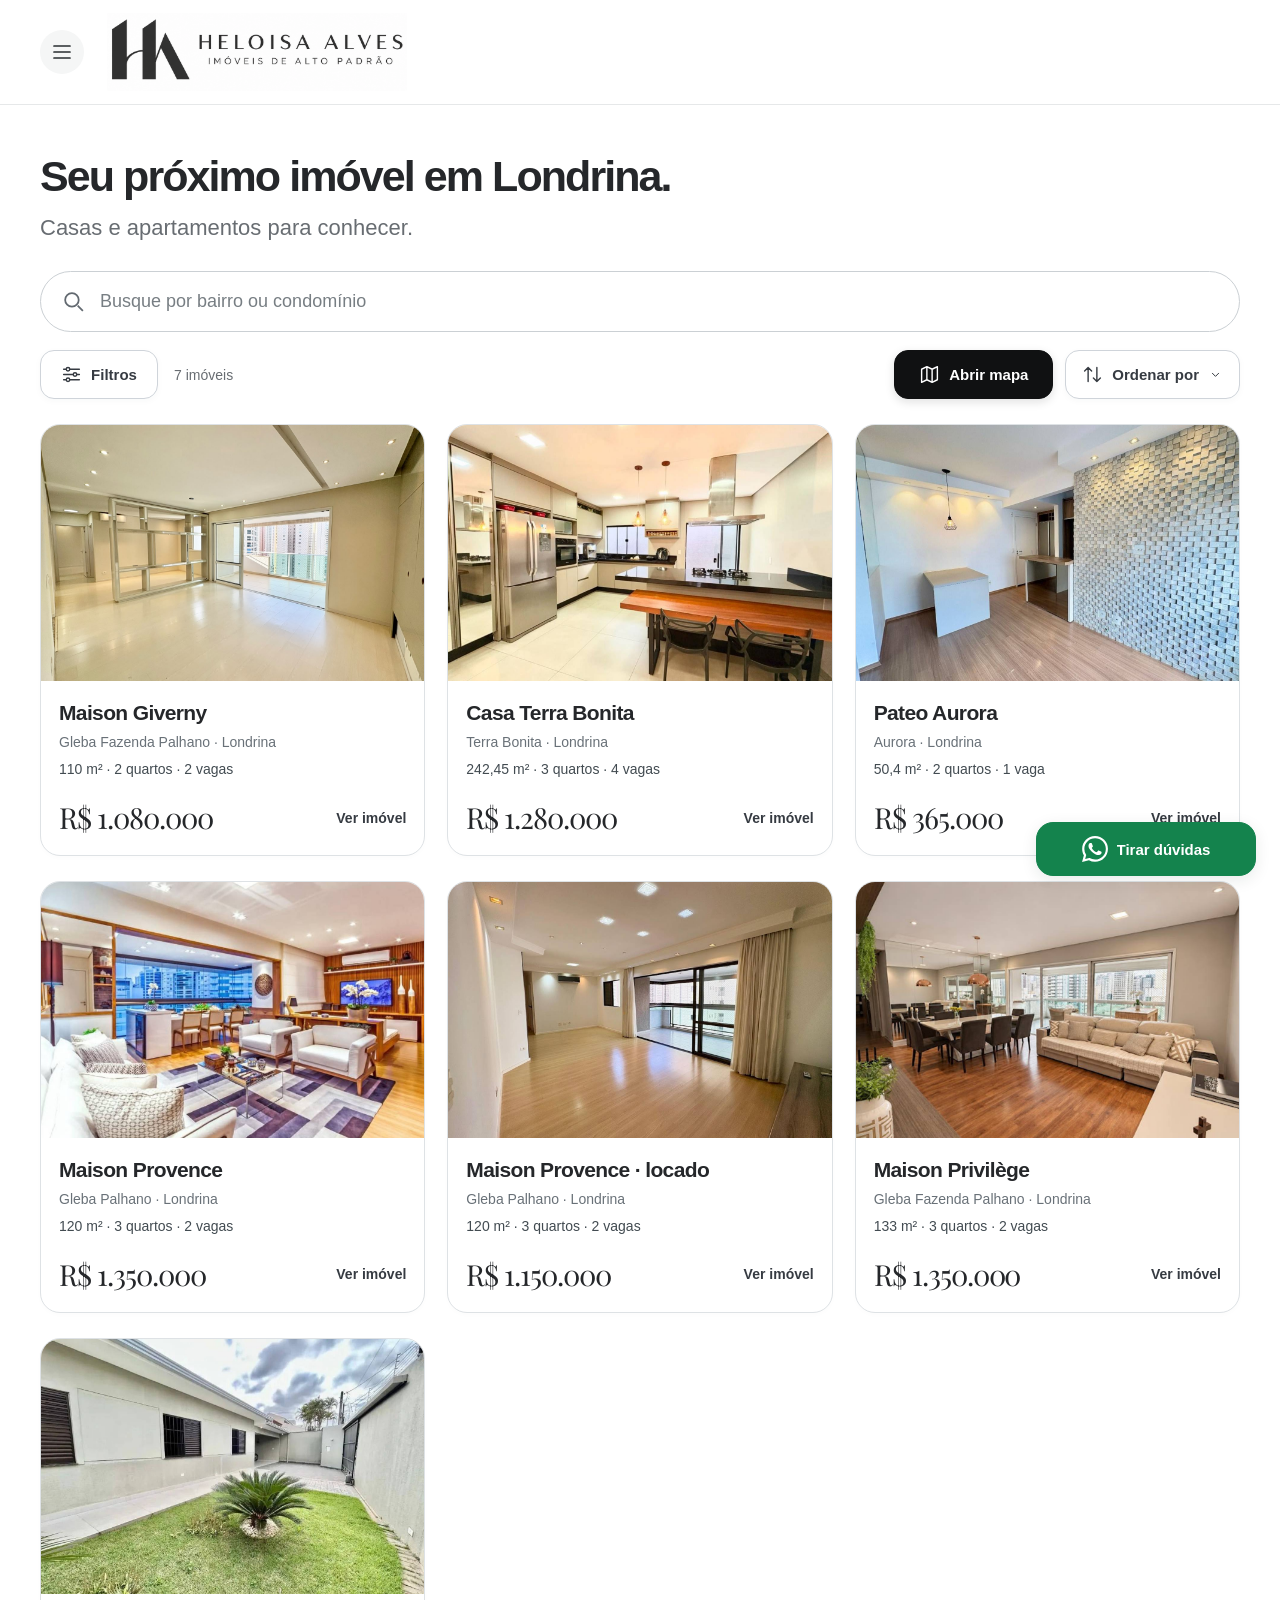
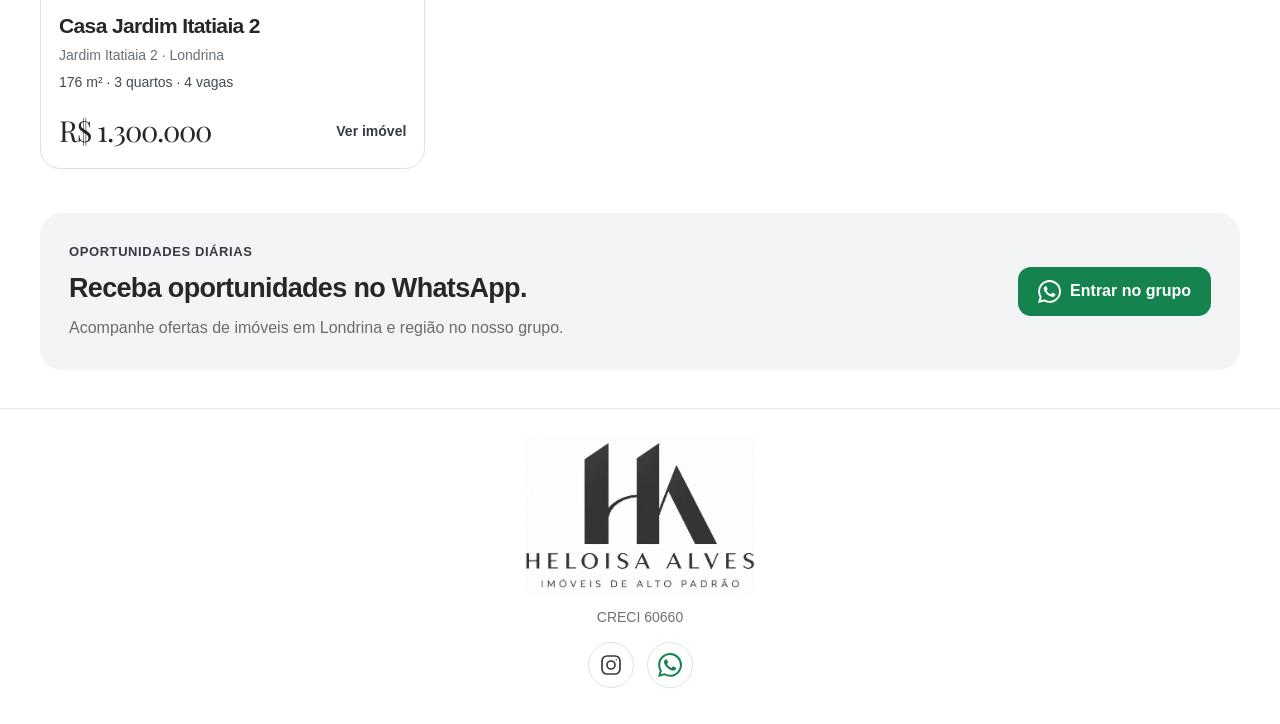
==== commit 3f68c8aa: "Adiciona filtros unificados, ordenação e botão Abrir mapa" ====
--- a/index.html
+++ b/index.html
@@ -8,7 +8,7 @@
  <meta name="google-site-verification" content="QbQX4FTaZ1YyVsix19qviCrl-rJcdzhHpDR2Mj_PIEY">
  <script type="application/ld+json">{"@context":"https://schema.org","@graph":[{"@type":"RealEstateAgent","@id":"https://heloisa-alves.vercel.app/#corretora","name":"Heloísa Alves Imóveis","url":"https://heloisa-alves.vercel.app/","telephone":"+55-43-98831-8811","logo":"https://heloisa-alves.vercel.app/assets/logo-graphite.png","image":"https://heloisa-alves.vercel.app/assets/logo-graphite.png","sameAs":["https://www.instagram.com/helo_alvesf/"],"areaServed":{"@type":"City","name":"Londrina","containedInPlace":{"@type":"State","name":"Paraná"}},"identifier":{"@type":"PropertyValue","propertyID":"CRECI","value":"60660"},"description":"Casas e apartamentos à venda em Londrina e região. Informações e propostas pelo WhatsApp.","contactPoint":{"@type":"ContactPoint","telephone":"+55-43-98831-8811","contactType":"sales","availableLanguage":["pt-BR"],"url":"https://wa.me/5543988318811"}},{"@type":"WebSite","@id":"https://heloisa-alves.vercel.app/#website","url":"https://heloisa-alves.vercel.app/","name":"Heloísa Alves Imóveis","inLanguage":"pt-BR","publisher":{"@id":"https://heloisa-alves.vercel.app/#corretora"}},{"@type":"CollectionPage","@id":"https://heloisa-alves.vercel.app/#inicio","url":"https://heloisa-alves.vercel.app/","name":"Heloísa Alves Imóveis em Londrina","inLanguage":"pt-BR","dateModified":"2026-11-27","isPartOf":{"@id":"https://heloisa-alves.vercel.app/#website"},"publisher":{"@id":"https://heloisa-alves.vercel.app/#corretora"},"mainEntity":{"@type":"ItemList","numberOfItems":7,"itemListElement":[{"@type":"ListItem","position":1,"url":"https://heloisa-alves.vercel.app/imoveis/casa-terra-bonita-242m/","name":"Casa reformada com espaço gourmet no Terra Bonita"},{"@type":"ListItem","position":2,"url":"https://heloisa-alves.vercel.app/imoveis/casa-jardim-itatiaia-176m/","name":"Casa com jardim no Jardim Itatiaia 2"},{"@type":"ListItem","position":3,"url":"https://heloisa-alves.vercel.app/imoveis/pateo-aurora-50m/","name":"Pateo Aurora"},{"@type":"ListItem","position":4,"url":"https://heloisa-alves.vercel.app/imoveis/maison-provence-120m/","name":"Maison Provence"},{"@type":"ListItem","position":5,"url":"https://heloisa-alves.vercel.app/imoveis/maison-provence-para-investir/","name":"Maison Provence"},{"@type":"ListItem","position":6,"url":"https://heloisa-alves.vercel.app/imoveis/maison-privilege-133m/","name":"Maison Privilège"},{"@type":"ListItem","position":7,"url":"https://heloisa-alves.vercel.app/imoveis/maison-giverny/","name":"Maison Giverny"}]}}]}</script>
  <!-- seo:end -->
-<meta property="og:title" content="Heloísa Alves Imóveis | Casas e apartamentos em Londrina"><meta property="og:description" content="Encontre casas e apartamentos à venda em Londrina com Heloísa Alves Imóveis. Busque por bairro ou condomínio, confira fotos e valores e converse pelo WhatsApp."><meta property="og:type" content="website"><meta property="og:image" content="https://heloisa-alves.vercel.app/assets/photo-2.jpg"><meta property="og:url" content="https://heloisa-alves.vercel.app/"><link rel="icon" href="/assets/favicon-ha.svg" type="image/svg+xml"><link rel="preconnect" href="https://fonts.googleapis.com"><link rel="preconnect" href="https://fonts.gstatic.com" crossorigin><link href="https://fonts.googleapis.com/css2?family=DM+Sans:wght@400;500;600;700&family=Playfair+Display:wght@400;500&display=swap" rel="stylesheet"><link rel="stylesheet" href="/styles.css"><link rel="stylesheet" href="/home.css"><link rel="stylesheet" href="/vendor/leaflet/leaflet.css"><link rel="stylesheet" href="/home-map.css"><link rel="stylesheet" href="/site-shell.css"><script src="/site-shell.js" defer></script><script>window.PROPERTY_PAGE={title:'Página principal'};</script><script src="/property-catalog.js" defer></script><script src="/property-map-data.js" defer></script><script src="/contact-messages.js" defer></script><script src="/home.js" defer></script><script src="/home-map.js" defer></script><script>
+<meta property="og:title" content="Heloísa Alves Imóveis | Casas e apartamentos em Londrina"><meta property="og:description" content="Encontre casas e apartamentos à venda em Londrina com Heloísa Alves Imóveis. Busque por bairro ou condomínio, confira fotos e valores e converse pelo WhatsApp."><meta property="og:type" content="website"><meta property="og:image" content="https://heloisa-alves.vercel.app/assets/photo-2.jpg"><meta property="og:url" content="https://heloisa-alves.vercel.app/"><link rel="icon" href="/assets/favicon-ha.svg" type="image/svg+xml"><link rel="preconnect" href="https://fonts.googleapis.com"><link rel="preconnect" href="https://fonts.gstatic.com" crossorigin><link href="https://fonts.googleapis.com/css2?family=DM+Sans:wght@400;500;600;700&family=Playfair+Display:wght@400;500&display=swap" rel="stylesheet"><link rel="stylesheet" href="/styles.css"><link rel="stylesheet" href="/home.css"><link rel="stylesheet" href="/vendor/leaflet/leaflet.css"><link rel="stylesheet" href="/home-map.css"><link rel="stylesheet" href="/site-shell.css"><script src="/site-shell.js" defer></script><script>window.PROPERTY_PAGE={title:'Página principal'};</script><script src="/property-catalog.js" defer></script><script src="/property-map-data.js" defer></script><script src="/contact-messages.js" defer></script><script src="/property-filter-model.js" defer></script><script src="/home.js" defer></script><script src="/home-map.js" defer></script><script>
 (function () {
   if (window.__heloisaPixelInstalled) return;
   window.__heloisaPixelInstalled = true;
@@ -97,10 +97,12 @@
         y=l.getElementsByTagName(r)[0];y.parentNode.insertBefore(t,y);
     })(window, document, "clarity", "script", "zjj10cf0zg");
 </script><link rel="stylesheet" href="/graphite-brand.css"><link rel="stylesheet" href="/floating-whatsapp.css">
+<link rel="stylesheet" href="/map-filters.css">
+<link rel="stylesheet" href="/browse-controls.css">
 </head><body class="home-page site-has-floating" data-page="home"><svg class="icon-defs" aria-hidden="true" xmlns="http://www.w3.org/2000/svg"><defs>
 <symbol id="whatsapp-icon" viewBox="0 0 24 24"><path d="M17.472 14.382c-.297-.149-1.758-.867-2.03-.967-.273-.099-.471-.148-.67.15-.198.297-.767.966-.94 1.164-.174.198-.347.223-.644.074-.297-.148-1.255-.462-2.39-1.475-.883-.788-1.48-1.761-1.653-2.059-.173-.297-.018-.458.13-.606.134-.133.298-.347.446-.52.149-.174.198-.298.298-.496.099-.198.05-.372-.025-.52-.074-.149-.669-1.612-.916-2.207-.242-.58-.487-.5-.67-.51l-.57-.01c-.198 0-.52.075-.792.372-.272.298-1.04 1.016-1.04 2.48s1.065 2.876 1.213 3.074c.149.198 2.096 3.2 5.077 4.487.709.306 1.262.489 1.694.625.712.226 1.36.194 1.872.118.571-.085 1.758-.719 2.006-1.413.248-.694.248-1.289.173-1.413-.074-.124-.272-.198-.57-.347M12.05 21.785h-.004a9.87 9.87 0 0 1-5.031-1.378l-.361-.214-3.741.982.999-3.648-.235-.374a9.86 9.86 0 0 1-1.51-5.26c.002-5.45 4.436-9.884 9.887-9.884a9.82 9.82 0 0 1 7.021 2.91 9.825 9.825 0 0 1 2.9 7.023c-.003 5.45-4.437 9.883-9.925 9.843M20.46 3.49A11.85 11.85 0 0 0 12.05 0C5.496 0 .163 5.333.16 11.887c0 2.095.547 4.14 1.588 5.942L.06 24l6.306-1.654a11.88 11.88 0 0 0 5.68 1.447h.005c6.554 0 11.887-5.333 11.89-11.888a11.82 11.82 0 0 0-3.48-8.415Z"/></symbol>
 <symbol id="area-icon" viewBox="0 0 32 32"><path d="M5 13V5h8m6 0h8v8m0 6v8h-8m-6 0H5v-8M10 22 22 10m-7 0h7v7"/></symbol>
 <symbol id="bed-icon" viewBox="0 0 32 32"><path d="M4 26V11m24 15V11M4 21h24M4 15h24v6M8 15v-5h6v5m4 0v-5h6v5"/></symbol>
 <symbol id="car-icon" viewBox="0 0 32 32"><path d="m6 14 3-7h14l3 7M5 14h22v10H5zM8 24v3m16-3v3M8 18h4m8 0h4"/></symbol>
 <symbol id="share-icon" viewBox="0 0 24 24"><path d="M12 15V3m-4 4 4-4 4 4M5 12v9h14v-9"/></symbol>
-<symbol id="pin-icon" viewBox="0 0 24 24"><path d="M20 10c0 6-8 12-8 12S4 16 4 10a8 8 0 1 1 16 0Z"/><circle cx="12" cy="10" r="2.5"/></symbol><symbol id="instagram-icon" viewBox="0 0 24 24"><rect x="3" y="3" width="18" height="18" rx="5"/><circle cx="12" cy="12" r="4"/><circle class="instagram-dot" cx="17.5" cy="6.5" r="1"/></symbol></defs></svg><a class="skip" href="#imoveis">Ir para os imóveis</a><header class="site-header"><div class="site-header-inner"><button class="site-menu-toggle" type="button" aria-label="Abrir menu" aria-expanded="false" aria-haspopup="dialog" aria-controls="site-menu"><svg class="site-icon" viewBox="0 0 24 24" aria-hidden="true"><path d="M4 6h16M4 12h16M4 18h16"/></svg></button><a class="site-brand" href="/" aria-label="Heloísa Alves, início"><img src="/assets/logo-horizontal.png" alt="Heloísa Alves · Imóveis de alto padrão" width="2172" height="724"></a><nav class="site-header-nav" aria-label="Navegação principal"><a href="/#imoveis">Imóveis</a><a href="/#oportunidades">Oportunidades</a></nav></div></header><main class="home-wrap"><section class="home-intro" aria-labelledby="home-title"><h1 id="home-title">Seu próximo imóvel em Londrina.</h1><p>Casas e apartamentos para conhecer.</p></section><section id="imoveis" aria-label="Encontre seu imóvel"><form class="home-search" role="search"><label for="property-search" class="visually-hidden">Busque por bairro ou condomínio</label><svg viewBox="0 0 24 24" aria-hidden="true"><circle cx="10.5" cy="10.5" r="6.5"/><path d="m16 16 5 5"/></svg><input id="property-search" type="search" placeholder="Busque por bairro ou condomínio" autocomplete="off" enterkeyhint="search" aria-controls="home-properties"><button class="home-search-clear" type="button" aria-label="Limpar busca" hidden>✕</button></form><div class="home-filter-row"><div class="home-filters" role="group" aria-label="Tipo de imóvel"><button type="button" data-filter="todos" aria-pressed="true"><svg class="site-icon" viewBox="0 0 24 24" aria-hidden="true"><rect x="3" y="3" width="7" height="7" rx="1.3"/><rect x="14" y="3" width="7" height="7" rx="1.3"/><rect x="3" y="14" width="7" height="7" rx="1.3"/><rect x="14" y="14" width="7" height="7" rx="1.3"/></svg><span>Todos</span></button><button type="button" data-filter="apartamento" aria-pressed="false"><svg class="site-icon" viewBox="0 0 24 24" aria-hidden="true"><path d="M5 21V4h11v17M16 10h4v11M3 21h19M8 8h5M8 12h5M8 16h5M9 21v-2h3v2"/></svg><span>Apartamentos</span></button><button type="button" data-filter="casa" aria-pressed="false"><svg class="site-icon" viewBox="0 0 24 24" aria-hidden="true"><path d="m3 10 9-7 9 7M5 9v12h14V9M9 21v-7h6v7"/></svg><span>Casas</span></button></div><div class="home-view-tools"><p class="home-results" role="status" aria-live="polite">7 imóveis</p><div class="home-view-toggle" role="group" aria-label="Visualização dos imóveis"><button type="button" data-home-view="list" aria-pressed="true" aria-controls="home-properties"><svg viewBox="0 0 24 24" aria-hidden="true"><path d="M9 6h12M9 12h12M9 18h12"/><circle cx="4" cy="6" r="1"/><circle cx="4" cy="12" r="1"/><circle cx="4" cy="18" r="1"/></svg><span>Lista</span></button><button type="button" data-home-view="map" aria-pressed="false" aria-controls="home-map-panel"><svg viewBox="0 0 24 24" aria-hidden="true"><path d="m3 6 6-3 6 3 6-3v15l-6 3-6-3-6 3V6Zm6-3v15m6-12v15"/></svg><span>Mapa</span></button></div></div></div><div class="home-browse"><ul class="home-properties" id="home-properties" aria-label="Imóveis disponíveis"><li data-home-property data-kind="apartamento" data-search="Maison Giverny Gleba Fazenda Palhano Londrina Apartamento"><a class="home-property" href="/imoveis/maison-giverny/" aria-label="Conhecer Maison Giverny"><div class="home-photo"><img src="/assets/photo-2.jpg" alt="Sala ampla do Maison Giverny" width="1280" height="960" fetchpriority="high" decoding="async"></div><div class="home-property-body"><h2>Maison Giverny</h2><p class="home-place">Gleba Fazenda Palhano · Londrina</p><p class="home-facts">110 m² · 2 quartos · 2 vagas</p><div class="home-property-bottom"><p class="home-price">R$ 1.080.000</p><span class="home-view">Ver imóvel</span></div></div></a></li><li data-home-property data-kind="casa" data-search="Casa reformada com espaço gourmet no Terra Bonita Terra Bonita Londrina Casa"><a class="home-property" href="/imoveis/casa-terra-bonita-242m/" aria-label="Conhecer Casa reformada com espaço gourmet no Terra Bonita"><div class="home-photo"><img src="/assets/imoveis/casa-terra-bonita-242m/foto-01.webp" alt="Ambiente de Casa reformada com espaço gourmet no Terra Bonita" width="1280" height="960" loading="lazy" decoding="async"></div><div class="home-property-body"><h2>Casa Terra Bonita</h2><p class="home-place">Terra Bonita · Londrina</p><p class="home-facts">242,45 m² · 3 quartos · 4 vagas</p><div class="home-property-bottom"><p class="home-price">R$ 1.280.000</p><span class="home-view">Ver imóvel</span></div></div></a></li><li data-home-property data-kind="apartamento" data-search="Pateo Aurora Aurora Londrina Apartamento"><a class="home-property" href="/imoveis/pateo-aurora-50m/" aria-label="Conhecer Pateo Aurora"><div class="home-photo"><img src="/assets/imoveis/pateo-aurora-50m/foto-01.webp" alt="Ambiente de Pateo Aurora" width="1280" height="960" loading="lazy" decoding="async"></div><div class="home-property-body"><h2>Pateo Aurora</h2><p class="home-place">Aurora · Londrina</p><p class="home-facts">50,4 m² · 2 quartos · 1 vaga</p><div class="home-property-bottom"><p class="home-price">R$ 365.000</p><span class="home-view">Ver imóvel</span></div></div></a></li><li data-home-property data-kind="apartamento" data-search="Maison Provence Gleba Palhano Londrina Apartamento"><a class="home-property" href="/imoveis/maison-provence-120m/" aria-label="Conhecer Maison Provence"><div class="home-photo"><img src="/assets/imoveis/maison-provence-120m/foto-01.webp" alt="Ambiente de Maison Provence" width="1280" height="960" loading="lazy" decoding="async"></div><div class="home-property-body"><h2>Maison Provence</h2><p class="home-place">Gleba Palhano · Londrina</p><p class="home-facts">120 m² · 3 quartos · 2 vagas</p><div class="home-property-bottom"><p class="home-price">R$ 1.350.000</p><span class="home-view">Ver imóvel</span></div></div></a></li><li data-home-property data-kind="apartamento" data-search="Maison Provence Gleba Palhano Londrina Apartamento"><a class="home-property" href="/imoveis/maison-provence-para-investir/" aria-label="Conhecer Maison Provence"><div class="home-photo"><img src="/assets/imoveis/maison-provence-para-investir/foto-01.webp" alt="Ambiente de Maison Provence" width="1280" height="960" loading="lazy" decoding="async"></div><div class="home-property-body"><h2>Maison Provence · locado</h2><p class="home-place">Gleba Palhano · Londrina</p><p class="home-facts">120 m² · 3 quartos · 2 vagas</p><div class="home-property-bottom"><p class="home-price">R$ 1.150.000</p><span class="home-view">Ver imóvel</span></div></div></a></li><li data-home-property data-kind="apartamento" data-search="Maison Privilège Gleba Fazenda Palhano Londrina Apartamento"><a class="home-property" href="/imoveis/maison-privilege-133m/" aria-label="Conhecer Maison Privilège"><div class="home-photo"><img src="/assets/imoveis/maison-privilege-133m/foto-01.webp" alt="Ambiente de Maison Privilège" width="1280" height="960" loading="lazy" decoding="async"></div><div class="home-property-body"><h2>Maison Privilège</h2><p class="home-place">Gleba Fazenda Palhano · Londrina</p><p class="home-facts">133 m² · 3 quartos · 2 vagas</p><div class="home-property-bottom"><p class="home-price">R$ 1.350.000</p><span class="home-view">Ver imóvel</span></div></div></a></li><li data-home-property data-kind="casa" data-search="Casa com jardim no Jardim Itatiaia 2 Jardim Itatiaia 2 Londrina Casa"><a class="home-property" href="/imoveis/casa-jardim-itatiaia-176m/" aria-label="Conhecer Casa com jardim no Jardim Itatiaia 2"><div class="home-photo"><img src="/assets/imoveis/casa-jardim-itatiaia-176m/foto-01.webp" alt="Ambiente de Casa com jardim no Jardim Itatiaia 2" width="1280" height="960" loading="lazy" decoding="async"></div><div class="home-property-body"><h2>Casa Jardim Itatiaia 2</h2><p class="home-place">Jardim Itatiaia 2 · Londrina</p><p class="home-facts">176 m² · 3 quartos · 4 vagas</p><div class="home-property-bottom"><p class="home-price">R$ 1.300.000</p><span class="home-view">Ver imóvel</span></div></div></a></li></ul><aside class="home-map-panel" id="home-map-panel" aria-label="Imóveis no mapa" hidden><div class="map-canvas-wrap"><div id="property-map" aria-label="Mapa com valores dos imóveis em Londrina"></div><div class="map-area-actions"><button type="button" id="map-search-area" hidden>Buscar nesta área</button><button type="button" id="map-show-all" hidden>Mostrar todos</button></div><p class="map-status" id="map-status" role="status" aria-live="polite" hidden></p></div><div class="map-selection" id="map-selection" aria-label="Imóvel selecionado no mapa" hidden></div><p class="map-location-caption">Pins indicam localizações aproximadas. Toque em um preço para conhecer o imóvel.</p></aside></div><div class="home-empty" hidden><h2>Nenhum imóvel encontrado</h2><p>Tente outro bairro ou condomínio, ou veja todos os imóveis.</p><button type="button" class="home-reset">Limpar filtros</button></div></section><section class="home-opportunities" id="oportunidades"><div><span class="home-eyebrow">Oportunidades diárias</span><h2>Receba oportunidades no WhatsApp.</h2><p>Acompanhe ofertas de imóveis em Londrina e região no nosso grupo.</p></div><a href="https://chat.whatsapp.com/D4AI891pdOp2eEPSsWIqWE?s=cl&p=a&iam=2" target="_blank" rel="noopener noreferrer" class="home-group-button"><svg viewBox="0 0 24 24" aria-hidden="true"><use href="#whatsapp-icon"/></svg>Entrar no grupo</a></section></main><footer class="site-footer"><a class="site-footer-brand" href="/" aria-label="Heloísa Alves, voltar ao início"><img src="/assets/logo-graphite.png" alt="Heloísa Alves · Imóveis de alto padrão" width="1254" height="1254" loading="lazy"></a><p class="site-footer-creci" data-creci>CRECI 60660</p><div class="site-footer-socials"><a class="site-social-link" href="https://www.instagram.com/helo_alvesf/" target="_blank" rel="noopener noreferrer" aria-label="Instagram da marca: @helo_alvesf"><svg class="site-icon" viewBox="0 0 24 24" aria-hidden="true"><rect x="3" y="3" width="18" height="18" rx="5"/><circle cx="12" cy="12" r="4"/><circle cx="17.3" cy="6.7" r=".7" fill="currentColor" stroke="none"/></svg></a><a data-whatsapp-context="general" class="site-social-link site-social-whatsapp whatsapp" href="https://wa.me/5543988318811?text=Ol%C3%A1!%20%F0%9F%91%8B%0AVim%20pelo%20site%20e%20gostaria%20de%20tirar%20uma%20d%C3%BAvida." target="_blank" rel="noopener noreferrer" aria-label="Atendimento pelo WhatsApp: (43) 98831-8811" data-meta-event="WhatsAppClick"><svg class="site-icon site-icon-fill" viewBox="0 0 24 24" aria-hidden="true"><path d="M17.472 14.382c-.297-.149-1.758-.867-2.03-.967-.273-.099-.471-.148-.67.15-.198.297-.767.966-.94 1.164-.174.198-.347.223-.644.074-.297-.148-1.255-.462-2.39-1.475-.883-.788-1.48-1.761-1.653-2.059-.173-.297-.018-.458.13-.606.134-.133.298-.347.446-.52.149-.174.198-.298.298-.496.099-.198.05-.372-.025-.52-.074-.149-.669-1.612-.916-2.207-.242-.58-.487-.5-.67-.51l-.57-.01c-.198 0-.52.075-.792.372-.272.298-1.04 1.016-1.04 2.48s1.065 2.876 1.213 3.074c.149.198 2.096 3.2 5.077 4.487.709.306 1.262.489 1.694.625.712.226 1.36.194 1.872.118.571-.085 1.758-.719 2.006-1.413.248-.694.248-1.289.173-1.413-.074-.124-.272-.198-.57-.347M12.05 21.785h-.004a9.87 9.87 0 0 1-5.031-1.378l-.361-.214-3.741.982.999-3.648-.235-.374a9.86 9.86 0 0 1-1.51-5.26c.002-5.45 4.436-9.884 9.887-9.884a9.82 9.82 0 0 1 7.021 2.91 9.825 9.825 0 0 1 2.9 7.023c-.003 5.45-4.437 9.883-9.925 9.843M20.46 3.49A11.85 11.85 0 0 0 12.05 0C5.496 0 .163 5.333.16 11.887c0 2.095.547 4.14 1.588 5.942L.06 24l6.306-1.654a11.88 11.88 0 0 0 5.68 1.447h.005c6.554 0 11.887-5.333 11.89-11.888a11.82 11.82 0 0 0-3.48-8.415Z"/></svg></a></div></footer><aside class="home-contact-actions" aria-label="Contato e oportunidades"><a data-whatsapp-context="general" class="home-contact-button home-contact-inquiry" href="https://wa.me/5543988318811?text=Ol%C3%A1!%20%F0%9F%91%8B%0AVim%20pelo%20site%20e%20gostaria%20de%20tirar%20uma%20d%C3%BAvida." target="_blank" rel="noopener noreferrer" data-meta-event="WhatsAppClick"><svg viewBox="0 0 24 24" aria-hidden="true"><use href="#whatsapp-icon"/></svg><span>Tirar dúvidas</span></a><a class="home-contact-button home-contact-group" href="https://chat.whatsapp.com/D4AI891pdOp2eEPSsWIqWE?s=cl&amp;p=a&amp;iam=2" target="_blank" rel="noopener noreferrer" data-meta-event="GroupInviteClick"><svg viewBox="0 0 24 24" aria-hidden="true"><use href="#whatsapp-icon"/></svg><span>Entrar no grupo de oportunidades</span></a></aside><!-- shared-menu:start --><dialog id="site-menu" class="site-menu" aria-labelledby="site-menu-title"><div class="site-menu-panel"><div class="site-menu-top"><a class="site-brand" href="/" aria-label="Heloísa Alves, início"><img src="/assets/logo-horizontal.png" alt="Heloísa Alves · Imóveis de alto padrão" width="2172" height="724"></a><button class="site-menu-close" type="button" aria-label="Fechar menu"><svg class="site-icon" viewBox="0 0 24 24" aria-hidden="true"><path d="m6 6 12 12M6 18 18 6"/></svg></button></div><h2 id="site-menu-title">Encontre o seu<br>próximo imóvel.</h2><nav class="site-menu-links" aria-label="Explorar o site"><a class="site-menu-card" href="/#imoveis"><span class="site-menu-card-icon"><svg class="site-icon" viewBox="0 0 24 24" aria-hidden="true"><path d="M5 21V4h11v17M16 10h4v11M3 21h19M8 8h5M8 12h5M8 16h5M9 21v-2h3v2"/></svg></span><span class="site-menu-card-copy"><strong>Imóveis</strong><span>Explore casas e apartamentos</span></span></a><a class="site-menu-card" href="/#oportunidades"><span class="site-menu-card-icon"><svg class="site-icon site-icon-fill" viewBox="0 0 24 24" aria-hidden="true"><path d="M17.472 14.382c-.297-.149-1.758-.867-2.03-.967-.273-.099-.471-.148-.67.15-.198.297-.767.966-.94 1.164-.174.198-.347.223-.644.074-.297-.148-1.255-.462-2.39-1.475-.883-.788-1.48-1.761-1.653-2.059-.173-.297-.018-.458.13-.606.134-.133.298-.347.446-.52.149-.174.198-.298.298-.496.099-.198.05-.372-.025-.52-.074-.149-.669-1.612-.916-2.207-.242-.58-.487-.5-.67-.51l-.57-.01c-.198 0-.52.075-.792.372-.272.298-1.04 1.016-1.04 2.48s1.065 2.876 1.213 3.074c.149.198 2.096 3.2 5.077 4.487.709.306 1.262.489 1.694.625.712.226 1.36.194 1.872.118.571-.085 1.758-.719 2.006-1.413.248-.694.248-1.289.173-1.413-.074-.124-.272-.198-.57-.347M12.05 21.785h-.004a9.87 9.87 0 0 1-5.031-1.378l-.361-.214-3.741.982.999-3.648-.235-.374a9.86 9.86 0 0 1-1.51-5.26c.002-5.45 4.436-9.884 9.887-9.884a9.82 9.82 0 0 1 7.021 2.91 9.825 9.825 0 0 1 2.9 7.023c-.003 5.45-4.437 9.883-9.925 9.843M20.46 3.49A11.85 11.85 0 0 0 12.05 0C5.496 0 .163 5.333.16 11.887c0 2.095.547 4.14 1.588 5.942L.06 24l6.306-1.654a11.88 11.88 0 0 0 5.68 1.447h.005c6.554 0 11.887-5.333 11.89-11.888a11.82 11.82 0 0 0-3.48-8.415Z"/></svg></span><span class="site-menu-card-copy"><strong>Oportunidades</strong><span>Encontre boas oportunidades em Londrina e região</span></span></a></nav><div class="site-menu-bottom"><div class="site-menu-social"><a href="https://www.instagram.com/helo_alvesf/" target="_blank" rel="noopener noreferrer" aria-label="Instagram da marca: @helo_alvesf"><svg class="site-icon" viewBox="0 0 24 24" aria-hidden="true"><rect x="3" y="3" width="18" height="18" rx="5"/><circle cx="12" cy="12" r="4"/><circle cx="17.3" cy="6.7" r=".7" fill="currentColor" stroke="none"/></svg><span>@helo_alvesf</span></a><span data-creci>CRECI 60660</span></div><a data-whatsapp-context="general" class="site-menu-contact whatsapp" href="https://wa.me/5543988318811?text=Ol%C3%A1!%20%F0%9F%91%8B%0AVim%20pelo%20site%20e%20gostaria%20de%20tirar%20uma%20d%C3%BAvida." target="_blank" rel="noopener noreferrer" data-meta-event="WhatsAppClick"><svg class="site-icon site-icon-fill" viewBox="0 0 24 24" aria-hidden="true"><path d="M17.472 14.382c-.297-.149-1.758-.867-2.03-.967-.273-.099-.471-.148-.67.15-.198.297-.767.966-.94 1.164-.174.198-.347.223-.644.074-.297-.148-1.255-.462-2.39-1.475-.883-.788-1.48-1.761-1.653-2.059-.173-.297-.018-.458.13-.606.134-.133.298-.347.446-.52.149-.174.198-.298.298-.496.099-.198.05-.372-.025-.52-.074-.149-.669-1.612-.916-2.207-.242-.58-.487-.5-.67-.51l-.57-.01c-.198 0-.52.075-.792.372-.272.298-1.04 1.016-1.04 2.48s1.065 2.876 1.213 3.074c.149.198 2.096 3.2 5.077 4.487.709.306 1.262.489 1.694.625.712.226 1.36.194 1.872.118.571-.085 1.758-.719 2.006-1.413.248-.694.248-1.289.173-1.413-.074-.124-.272-.198-.57-.347M12.05 21.785h-.004a9.87 9.87 0 0 1-5.031-1.378l-.361-.214-3.741.982.999-3.648-.235-.374a9.86 9.86 0 0 1-1.51-5.26c.002-5.45 4.436-9.884 9.887-9.884a9.82 9.82 0 0 1 7.021 2.91 9.825 9.825 0 0 1 2.9 7.023c-.003 5.45-4.437 9.883-9.925 9.843M20.46 3.49A11.85 11.85 0 0 0 12.05 0C5.496 0 .163 5.333.16 11.887c0 2.095.547 4.14 1.588 5.942L.06 24l6.306-1.654a11.88 11.88 0 0 0 5.68 1.447h.005c6.554 0 11.887-5.333 11.89-11.888a11.82 11.82 0 0 0-3.48-8.415Z"/></svg><span>Tirar dúvidas</span></a></div></div></dialog><!-- shared-menu:end --><script src="/floating-whatsapp.js" defer></script></body></html>+<symbol id="pin-icon" viewBox="0 0 24 24"><path d="M20 10c0 6-8 12-8 12S4 16 4 10a8 8 0 1 1 16 0Z"/><circle cx="12" cy="10" r="2.5"/></symbol><symbol id="instagram-icon" viewBox="0 0 24 24"><rect x="3" y="3" width="18" height="18" rx="5"/><circle cx="12" cy="12" r="4"/><circle class="instagram-dot" cx="17.5" cy="6.5" r="1"/></symbol></defs></svg><a class="skip" href="#imoveis">Ir para os imóveis</a><header class="site-header"><div class="site-header-inner"><button class="site-menu-toggle" type="button" aria-label="Abrir menu" aria-expanded="false" aria-haspopup="dialog" aria-controls="site-menu"><svg class="site-icon" viewBox="0 0 24 24" aria-hidden="true"><path d="M4 6h16M4 12h16M4 18h16"/></svg></button><a class="site-brand" href="/" aria-label="Heloísa Alves, início"><img src="/assets/logo-horizontal.png" alt="Heloísa Alves · Imóveis de alto padrão" width="2172" height="724"></a><nav class="site-header-nav" aria-label="Navegação principal"><a href="/#imoveis">Imóveis</a><a href="/#oportunidades">Oportunidades</a></nav></div></header><main class="home-wrap"><section class="home-intro" aria-labelledby="home-title"><h1 id="home-title">Seu próximo imóvel em Londrina.</h1><p>Casas e apartamentos para conhecer.</p></section><section id="imoveis" aria-label="Encontre seu imóvel"><form class="home-search" role="search"><label for="property-search" class="visually-hidden">Busque por bairro ou condomínio</label><svg viewBox="0 0 24 24" aria-hidden="true"><circle cx="10.5" cy="10.5" r="6.5"/><path d="m16 16 5 5"/></svg><input id="property-search" type="search" placeholder="Busque por bairro ou condomínio" autocomplete="off" enterkeyhint="search" aria-controls="home-properties"><button class="home-search-clear" type="button" aria-label="Limpar busca" hidden>✕</button></form><div class="home-filter-row"><div class="home-view-tools"><button type="button" class="home-browse-filter" data-map-filter="all" aria-haspopup="dialog" aria-expanded="false" aria-controls="property-filters-dialog"><svg viewBox="0 0 24 24" aria-hidden="true"><path d="M3 6h18M3 12h18M3 18h18"/><circle cx="8" cy="6" r="2" fill="white"/><circle cx="16" cy="12" r="2" fill="white"/><circle cx="8" cy="18" r="2" fill="white"/></svg><span>Filtros</span><span class="browse-filter-badge" hidden aria-hidden="true"></span></button><p class="home-results" role="status" aria-live="polite">7 imóveis</p><div class="home-browse-actions"><button type="button" class="home-map-open" data-home-view="map" aria-expanded="false" aria-controls="home-map-panel"><svg viewBox="0 0 24 24" aria-hidden="true"><path d="m3 6 6-3 6 3 6-3v15l-6 3-6-3-6 3V6Zm6-3v15m6-12v15"/></svg><span>Abrir mapa</span></button><label class="home-sort-control"><svg viewBox="0 0 24 24" aria-hidden="true"><path d="M7 20V4m-4 4 4-4 4 4m6-4v16m-4-4 4 4 4-4"/></svg><span class="home-sort-label">Ordenar por</span><svg class="sort-chevron" viewBox="0 0 24 24" aria-hidden="true"><path d="m7 10 5 5 5-5"/></svg><select id="property-sort" aria-label="Ordenar imóveis"><option value="featured">Destaques</option><option value="price-asc">Menor preço</option><option value="price-desc">Maior preço</option><option value="area-desc">Maior área</option></select></label></div></div></div><div class="home-browse"><ul class="home-properties" id="home-properties" aria-label="Imóveis disponíveis"><li data-home-property data-kind="apartamento" data-search="Maison Giverny Gleba Fazenda Palhano Londrina Apartamento"><a class="home-property" href="/imoveis/maison-giverny/" aria-label="Conhecer Maison Giverny"><div class="home-photo"><img src="/assets/photo-2.jpg" alt="Sala ampla do Maison Giverny" width="1280" height="960" fetchpriority="high" decoding="async"></div><div class="home-property-body"><h2>Maison Giverny</h2><p class="home-place">Gleba Fazenda Palhano · Londrina</p><p class="home-facts">110 m² · 2 quartos · 2 vagas</p><div class="home-property-bottom"><p class="home-price">R$ 1.080.000</p><span class="home-view">Ver imóvel</span></div></div></a></li><li data-home-property data-kind="casa" data-search="Casa reformada com espaço gourmet no Terra Bonita Terra Bonita Londrina Casa"><a class="home-property" href="/imoveis/casa-terra-bonita-242m/" aria-label="Conhecer Casa reformada com espaço gourmet no Terra Bonita"><div class="home-photo"><img src="/assets/imoveis/casa-terra-bonita-242m/foto-01.webp" alt="Ambiente de Casa reformada com espaço gourmet no Terra Bonita" width="1280" height="960" loading="lazy" decoding="async"></div><div class="home-property-body"><h2>Casa Terra Bonita</h2><p class="home-place">Terra Bonita · Londrina</p><p class="home-facts">242,45 m² · 3 quartos · 4 vagas</p><div class="home-property-bottom"><p class="home-price">R$ 1.280.000</p><span class="home-view">Ver imóvel</span></div></div></a></li><li data-home-property data-kind="apartamento" data-search="Pateo Aurora Aurora Londrina Apartamento"><a class="home-property" href="/imoveis/pateo-aurora-50m/" aria-label="Conhecer Pateo Aurora"><div class="home-photo"><img src="/assets/imoveis/pateo-aurora-50m/foto-01.webp" alt="Ambiente de Pateo Aurora" width="1280" height="960" loading="lazy" decoding="async"></div><div class="home-property-body"><h2>Pateo Aurora</h2><p class="home-place">Aurora · Londrina</p><p class="home-facts">50,4 m² · 2 quartos · 1 vaga</p><div class="home-property-bottom"><p class="home-price">R$ 365.000</p><span class="home-view">Ver imóvel</span></div></div></a></li><li data-home-property data-kind="apartamento" data-search="Maison Provence Gleba Palhano Londrina Apartamento"><a class="home-property" href="/imoveis/maison-provence-120m/" aria-label="Conhecer Maison Provence"><div class="home-photo"><img src="/assets/imoveis/maison-provence-120m/foto-01.webp" alt="Ambiente de Maison Provence" width="1280" height="960" loading="lazy" decoding="async"></div><div class="home-property-body"><h2>Maison Provence</h2><p class="home-place">Gleba Palhano · Londrina</p><p class="home-facts">120 m² · 3 quartos · 2 vagas</p><div class="home-property-bottom"><p class="home-price">R$ 1.350.000</p><span class="home-view">Ver imóvel</span></div></div></a></li><li data-home-property data-kind="apartamento" data-search="Maison Provence Gleba Palhano Londrina Apartamento"><a class="home-property" href="/imoveis/maison-provence-para-investir/" aria-label="Conhecer Maison Provence"><div class="home-photo"><img src="/assets/imoveis/maison-provence-para-investir/foto-01.webp" alt="Ambiente de Maison Provence" width="1280" height="960" loading="lazy" decoding="async"></div><div class="home-property-body"><h2>Maison Provence · locado</h2><p class="home-place">Gleba Palhano · Londrina</p><p class="home-facts">120 m² · 3 quartos · 2 vagas</p><div class="home-property-bottom"><p class="home-price">R$ 1.150.000</p><span class="home-view">Ver imóvel</span></div></div></a></li><li data-home-property data-kind="apartamento" data-search="Maison Privilège Gleba Fazenda Palhano Londrina Apartamento"><a class="home-property" href="/imoveis/maison-privilege-133m/" aria-label="Conhecer Maison Privilège"><div class="home-photo"><img src="/assets/imoveis/maison-privilege-133m/foto-01.webp" alt="Ambiente de Maison Privilège" width="1280" height="960" loading="lazy" decoding="async"></div><div class="home-property-body"><h2>Maison Privilège</h2><p class="home-place">Gleba Fazenda Palhano · Londrina</p><p class="home-facts">133 m² · 3 quartos · 2 vagas</p><div class="home-property-bottom"><p class="home-price">R$ 1.350.000</p><span class="home-view">Ver imóvel</span></div></div></a></li><li data-home-property data-kind="casa" data-search="Casa com jardim no Jardim Itatiaia 2 Jardim Itatiaia 2 Londrina Casa"><a class="home-property" href="/imoveis/casa-jardim-itatiaia-176m/" aria-label="Conhecer Casa com jardim no Jardim Itatiaia 2"><div class="home-photo"><img src="/assets/imoveis/casa-jardim-itatiaia-176m/foto-01.webp" alt="Ambiente de Casa com jardim no Jardim Itatiaia 2" width="1280" height="960" loading="lazy" decoding="async"></div><div class="home-property-body"><h2>Casa Jardim Itatiaia 2</h2><p class="home-place">Jardim Itatiaia 2 · Londrina</p><p class="home-facts">176 m² · 3 quartos · 4 vagas</p><div class="home-property-bottom"><p class="home-price">R$ 1.300.000</p><span class="home-view">Ver imóvel</span></div></div></a></li></ul><aside class="home-map-panel" id="home-map-panel" aria-label="Imóveis no mapa" hidden><div class="map-canvas-wrap"><div id="property-map" aria-label="Mapa com valores dos imóveis em Londrina"></div><div class="map-area-actions"><button type="button" id="map-search-area" hidden>Buscar nesta área</button><button type="button" id="map-show-all" hidden>Mostrar todos</button></div><p class="map-status" id="map-status" role="status" aria-live="polite" hidden></p></div><div class="map-selection" id="map-selection" aria-label="Imóvel selecionado no mapa" hidden></div><p class="map-location-caption">Pins indicam localizações aproximadas. Toque em um preço para conhecer o imóvel.</p></aside></div><div class="home-empty" hidden><h2>Nenhum imóvel encontrado</h2><p>Tente outro bairro ou condomínio, ou veja todos os imóveis.</p><button type="button" class="home-reset">Limpar filtros</button></div></section><section class="home-opportunities" id="oportunidades"><div><span class="home-eyebrow">Oportunidades diárias</span><h2>Receba oportunidades no WhatsApp.</h2><p>Acompanhe ofertas de imóveis em Londrina e região no nosso grupo.</p></div><a href="https://chat.whatsapp.com/D4AI891pdOp2eEPSsWIqWE?s=cl&p=a&iam=2" target="_blank" rel="noopener noreferrer" class="home-group-button"><svg viewBox="0 0 24 24" aria-hidden="true"><use href="#whatsapp-icon"/></svg>Entrar no grupo</a></section></main><footer class="site-footer"><a class="site-footer-brand" href="/" aria-label="Heloísa Alves, voltar ao início"><img src="/assets/logo-graphite.png" alt="Heloísa Alves · Imóveis de alto padrão" width="1254" height="1254" loading="lazy"></a><p class="site-footer-creci" data-creci>CRECI 60660</p><div class="site-footer-socials"><a class="site-social-link" href="https://www.instagram.com/helo_alvesf/" target="_blank" rel="noopener noreferrer" aria-label="Instagram da marca: @helo_alvesf"><svg class="site-icon" viewBox="0 0 24 24" aria-hidden="true"><rect x="3" y="3" width="18" height="18" rx="5"/><circle cx="12" cy="12" r="4"/><circle cx="17.3" cy="6.7" r=".7" fill="currentColor" stroke="none"/></svg></a><a data-whatsapp-context="general" class="site-social-link site-social-whatsapp whatsapp" href="https://wa.me/5543988318811?text=Ol%C3%A1!%20%F0%9F%91%8B%0AVim%20pelo%20site%20e%20gostaria%20de%20tirar%20uma%20d%C3%BAvida." target="_blank" rel="noopener noreferrer" aria-label="Atendimento pelo WhatsApp: (43) 98831-8811" data-meta-event="WhatsAppClick"><svg class="site-icon site-icon-fill" viewBox="0 0 24 24" aria-hidden="true"><path d="M17.472 14.382c-.297-.149-1.758-.867-2.03-.967-.273-.099-.471-.148-.67.15-.198.297-.767.966-.94 1.164-.174.198-.347.223-.644.074-.297-.148-1.255-.462-2.39-1.475-.883-.788-1.48-1.761-1.653-2.059-.173-.297-.018-.458.13-.606.134-.133.298-.347.446-.52.149-.174.198-.298.298-.496.099-.198.05-.372-.025-.52-.074-.149-.669-1.612-.916-2.207-.242-.58-.487-.5-.67-.51l-.57-.01c-.198 0-.52.075-.792.372-.272.298-1.04 1.016-1.04 2.48s1.065 2.876 1.213 3.074c.149.198 2.096 3.2 5.077 4.487.709.306 1.262.489 1.694.625.712.226 1.36.194 1.872.118.571-.085 1.758-.719 2.006-1.413.248-.694.248-1.289.173-1.413-.074-.124-.272-.198-.57-.347M12.05 21.785h-.004a9.87 9.87 0 0 1-5.031-1.378l-.361-.214-3.741.982.999-3.648-.235-.374a9.86 9.86 0 0 1-1.51-5.26c.002-5.45 4.436-9.884 9.887-9.884a9.82 9.82 0 0 1 7.021 2.91 9.825 9.825 0 0 1 2.9 7.023c-.003 5.45-4.437 9.883-9.925 9.843M20.46 3.49A11.85 11.85 0 0 0 12.05 0C5.496 0 .163 5.333.16 11.887c0 2.095.547 4.14 1.588 5.942L.06 24l6.306-1.654a11.88 11.88 0 0 0 5.68 1.447h.005c6.554 0 11.887-5.333 11.89-11.888a11.82 11.82 0 0 0-3.48-8.415Z"/></svg></a></div></footer><aside class="home-contact-actions" aria-label="Contato e oportunidades"><a data-whatsapp-context="general" class="home-contact-button home-contact-inquiry" href="https://wa.me/5543988318811?text=Ol%C3%A1!%20%F0%9F%91%8B%0AVim%20pelo%20site%20e%20gostaria%20de%20tirar%20uma%20d%C3%BAvida." target="_blank" rel="noopener noreferrer" data-meta-event="WhatsAppClick"><svg viewBox="0 0 24 24" aria-hidden="true"><use href="#whatsapp-icon"/></svg><span>Tirar dúvidas</span></a><a class="home-contact-button home-contact-group" href="https://chat.whatsapp.com/D4AI891pdOp2eEPSsWIqWE?s=cl&amp;p=a&amp;iam=2" target="_blank" rel="noopener noreferrer" data-meta-event="GroupInviteClick"><svg viewBox="0 0 24 24" aria-hidden="true"><use href="#whatsapp-icon"/></svg><span>Entrar no grupo de oportunidades</span></a></aside><!-- shared-menu:start --><dialog id="site-menu" class="site-menu" aria-labelledby="site-menu-title"><div class="site-menu-panel"><div class="site-menu-top"><a class="site-brand" href="/" aria-label="Heloísa Alves, início"><img src="/assets/logo-horizontal.png" alt="Heloísa Alves · Imóveis de alto padrão" width="2172" height="724"></a><button class="site-menu-close" type="button" aria-label="Fechar menu"><svg class="site-icon" viewBox="0 0 24 24" aria-hidden="true"><path d="m6 6 12 12M6 18 18 6"/></svg></button></div><h2 id="site-menu-title">Encontre o seu<br>próximo imóvel.</h2><nav class="site-menu-links" aria-label="Explorar o site"><a class="site-menu-card" href="/#imoveis"><span class="site-menu-card-icon"><svg class="site-icon" viewBox="0 0 24 24" aria-hidden="true"><path d="M5 21V4h11v17M16 10h4v11M3 21h19M8 8h5M8 12h5M8 16h5M9 21v-2h3v2"/></svg></span><span class="site-menu-card-copy"><strong>Imóveis</strong><span>Explore casas e apartamentos</span></span></a><a class="site-menu-card" href="/#oportunidades"><span class="site-menu-card-icon"><svg class="site-icon site-icon-fill" viewBox="0 0 24 24" aria-hidden="true"><path d="M17.472 14.382c-.297-.149-1.758-.867-2.03-.967-.273-.099-.471-.148-.67.15-.198.297-.767.966-.94 1.164-.174.198-.347.223-.644.074-.297-.148-1.255-.462-2.39-1.475-.883-.788-1.48-1.761-1.653-2.059-.173-.297-.018-.458.13-.606.134-.133.298-.347.446-.52.149-.174.198-.298.298-.496.099-.198.05-.372-.025-.52-.074-.149-.669-1.612-.916-2.207-.242-.58-.487-.5-.67-.51l-.57-.01c-.198 0-.52.075-.792.372-.272.298-1.04 1.016-1.04 2.48s1.065 2.876 1.213 3.074c.149.198 2.096 3.2 5.077 4.487.709.306 1.262.489 1.694.625.712.226 1.36.194 1.872.118.571-.085 1.758-.719 2.006-1.413.248-.694.248-1.289.173-1.413-.074-.124-.272-.198-.57-.347M12.05 21.785h-.004a9.87 9.87 0 0 1-5.031-1.378l-.361-.214-3.741.982.999-3.648-.235-.374a9.86 9.86 0 0 1-1.51-5.26c.002-5.45 4.436-9.884 9.887-9.884a9.82 9.82 0 0 1 7.021 2.91 9.825 9.825 0 0 1 2.9 7.023c-.003 5.45-4.437 9.883-9.925 9.843M20.46 3.49A11.85 11.85 0 0 0 12.05 0C5.496 0 .163 5.333.16 11.887c0 2.095.547 4.14 1.588 5.942L.06 24l6.306-1.654a11.88 11.88 0 0 0 5.68 1.447h.005c6.554 0 11.887-5.333 11.89-11.888a11.82 11.82 0 0 0-3.48-8.415Z"/></svg></span><span class="site-menu-card-copy"><strong>Oportunidades</strong><span>Encontre boas oportunidades em Londrina e região</span></span></a></nav><div class="site-menu-bottom"><div class="site-menu-social"><a href="https://www.instagram.com/helo_alvesf/" target="_blank" rel="noopener noreferrer" aria-label="Instagram da marca: @helo_alvesf"><svg class="site-icon" viewBox="0 0 24 24" aria-hidden="true"><rect x="3" y="3" width="18" height="18" rx="5"/><circle cx="12" cy="12" r="4"/><circle cx="17.3" cy="6.7" r=".7" fill="currentColor" stroke="none"/></svg><span>@helo_alvesf</span></a><span data-creci>CRECI 60660</span></div><a data-whatsapp-context="general" class="site-menu-contact whatsapp" href="https://wa.me/5543988318811?text=Ol%C3%A1!%20%F0%9F%91%8B%0AVim%20pelo%20site%20e%20gostaria%20de%20tirar%20uma%20d%C3%BAvida." target="_blank" rel="noopener noreferrer" data-meta-event="WhatsAppClick"><svg class="site-icon site-icon-fill" viewBox="0 0 24 24" aria-hidden="true"><path d="M17.472 14.382c-.297-.149-1.758-.867-2.03-.967-.273-.099-.471-.148-.67.15-.198.297-.767.966-.94 1.164-.174.198-.347.223-.644.074-.297-.148-1.255-.462-2.39-1.475-.883-.788-1.48-1.761-1.653-2.059-.173-.297-.018-.458.13-.606.134-.133.298-.347.446-.52.149-.174.198-.298.298-.496.099-.198.05-.372-.025-.52-.074-.149-.669-1.612-.916-2.207-.242-.58-.487-.5-.67-.51l-.57-.01c-.198 0-.52.075-.792.372-.272.298-1.04 1.016-1.04 2.48s1.065 2.876 1.213 3.074c.149.198 2.096 3.2 5.077 4.487.709.306 1.262.489 1.694.625.712.226 1.36.194 1.872.118.571-.085 1.758-.719 2.006-1.413.248-.694.248-1.289.173-1.413-.074-.124-.272-.198-.57-.347M12.05 21.785h-.004a9.87 9.87 0 0 1-5.031-1.378l-.361-.214-3.741.982.999-3.648-.235-.374a9.86 9.86 0 0 1-1.51-5.26c.002-5.45 4.436-9.884 9.887-9.884a9.82 9.82 0 0 1 7.021 2.91 9.825 9.825 0 0 1 2.9 7.023c-.003 5.45-4.437 9.883-9.925 9.843M20.46 3.49A11.85 11.85 0 0 0 12.05 0C5.496 0 .163 5.333.16 11.887c0 2.095.547 4.14 1.588 5.942L.06 24l6.306-1.654a11.88 11.88 0 0 0 5.68 1.447h.005c6.554 0 11.887-5.333 11.89-11.888a11.82 11.82 0 0 0-3.48-8.415Z"/></svg><span>Tirar dúvidas</span></a></div></div></dialog><!-- shared-menu:end --><script src="/floating-whatsapp.js" defer></script><script src="/map-filters.js" defer></script></body></html>
--- a/graphite-brand.css
+++ b/graphite-brand.css
@@ -25,12 +25,16 @@
 .home-map-dialog .map-back-to-list{color:var(--accent);border-color:#d8dde3}
 .home-map-dialog .map-back-to-list:hover{background:#f0f2f5}
 .map-card-counter{color:#59616b;border-color:#dfe3e7}
+.map-property-open{background:#101112;color:#fff;transition:background .2s}
+.map-property-card:hover .map-property-open,.map-property-card:focus-visible .map-property-open{background:#242526;color:#fff}
 .map-canvas-wrap .leaflet-control-zoom a,.map-canvas-wrap .leaflet-control-attribution a{color:var(--accent)}
 .video-progress::-webkit-slider-runnable-track{background:linear-gradient(to right,#c9cfd6 var(--progress),#ffffff58 var(--progress))}
 .video-progress::-moz-range-progress{background:#c9cfd6}
 .video-progress::-webkit-slider-thumb{background:#e1e5e9;box-shadow:0 0 0 4px #ffffff18}
 .video-progress::-moz-range-thumb{background:#e1e5e9}
 .site-header-nav{display:none}
+body .mobile-actions .button.make-offer,body .contact-card .button.make-offer{background:#101112;border-color:#101112;color:#fff;box-shadow:0 4px 16px #10111226}
+body .mobile-actions .button.make-offer:hover,body .contact-card .button.make-offer:hover{background:#242526;border-color:#242526;color:#fff}
 .about .about-highlights{padding-left:21px;margin:15px 0 22px;color:var(--muted);font-size:16px;line-height:1.7}
 .about .about-highlights li{padding-left:3px;margin:9px 0}
 .about .about-highlights strong{font-weight:600;color:var(--ink)}
@@ -38,15 +42,7 @@
 .about .about-note{font-size:15px;line-height:1.7;margin-top:20px}
 @media(min-width:761px){
  body.home-page{padding-bottom:0}
- .home-page .home-contact-actions{position:static;flex-direction:row;align-items:stretch;width:auto;margin-top:22px;gap:10px;z-index:auto}
- .home-contact-actions .home-contact-button{width:auto;min-height:50px;border-radius:15px;padding:12px 18px;box-shadow:0 3px 10px #132b1d0c}
- .home-contact-actions .home-contact-inquiry{flex:0 0 auto}
- .home-contact-actions .home-contact-group{flex:0 1 auto}
 }
 @media(min-width:1200px){
- .home-intro{display:grid;grid-template-columns:minmax(0,1fr) auto;column-gap:26px;align-items:center}
- .home-intro h1{grid-column:1;font-size:43px}
- .home-intro>p{grid-column:1}
- .home-page .home-intro .home-contact-actions{grid-column:2;grid-row:1/3;margin:0}
- .home-intro .home-contact-button{font-size:14px;padding-inline:15px;gap:8px}
+ .home-intro h1{font-size:43px}
 }
--- a/floating-whatsapp.css
+++ b/floating-whatsapp.css
@@ -7,6 +7,17 @@
  .home-contact-actions .floating-whatsapp-button.is-compact:focus-visible,.mobile-actions .floating-whatsapp-button.is-compact:focus-visible{width:100%;padding:12px 15px;gap:9px;border-radius:17px;outline:3px solid #193b2a;outline-offset:3px}
  .floating-whatsapp-button.is-compact:focus-visible>.floating-whatsapp-label{max-width:280px;opacity:1}
 }
+@media(min-width:761px){
+ body.home-page .home-contact-actions{position:fixed;right:24px;bottom:24px;width:220px;margin:0;align-items:flex-end;z-index:8;pointer-events:none}
+ .home-contact-actions .home-contact-group{display:none}
+ .home-contact-actions .floating-whatsapp-button{display:flex;align-items:center;justify-content:center;flex:0 0 auto;align-self:flex-end;width:220px;min-width:54px;height:54px;min-height:54px;max-height:54px;box-sizing:border-box;padding:12px 17px;gap:9px;border-radius:17px;overflow:hidden;animation:none;pointer-events:auto;transition:width .55s cubic-bezier(.2,.8,.2,1),border-radius .55s ease,padding .55s ease,gap .55s ease,box-shadow .2s ease,background .2s ease}
+ .home-contact-actions .floating-whatsapp-button>svg{flex:0 0 26px;width:26px;height:26px}
+ .home-contact-actions .floating-whatsapp-label{display:block;min-width:0;max-width:170px;white-space:nowrap;overflow:hidden;opacity:1;transition:max-width .5s ease,opacity .22s ease}
+ .home-contact-actions .floating-whatsapp-button.is-compact{width:54px;padding:0;gap:0;border-radius:50%;box-shadow:0 5px 18px #106c3f35}
+ .home-contact-actions .floating-whatsapp-button.is-compact>.floating-whatsapp-label{max-width:0;opacity:0}
+ .home-contact-actions .floating-whatsapp-button.is-compact:focus-visible{width:220px;padding:12px 17px;gap:9px;border-radius:17px;outline:3px solid #193b2a;outline-offset:3px}
+ .home-contact-actions .floating-whatsapp-button.is-compact:focus-visible>.floating-whatsapp-label{max-width:170px;opacity:1}
+}
 @media(prefers-reduced-motion:reduce){
  .home-contact-actions .floating-whatsapp-button,.mobile-actions .floating-whatsapp-button,.floating-whatsapp-button>.floating-whatsapp-label{transition:none}
 }
--- a/map-filters.css
+++ b/map-filters.css
@@ -0,0 +1,57 @@
+.home-search-with-filters{min-width:0}.home-search-with-filters.has-filters-toolbar{display:grid;grid-template-columns:minmax(230px,1fr) auto;align-items:center;gap:14px}
+.map-filter-toolbar{display:flex;align-items:center;gap:8px;font-family:-apple-system,BlinkMacSystemFont,'Segoe UI',Arial,sans-serif;z-index:6;min-width:0}
+.map-filter-toolbar[hidden],.map-filter-clear[hidden],.map-filters-dialog [hidden]{display:none!important}
+.map-filter-compact,.map-filter-summary{display:none}
+.map-filter-compact[hidden],.map-filter-summary[hidden],.map-filter-badge[hidden]{display:none!important}
+.map-filter-trigger{display:flex;align-items:center;justify-content:center;gap:7px;min-height:48px;padding:10px 13px;border:1px solid #dce0e5;border-radius:14px;background:#fff;color:#363b42;box-shadow:0 2px 7px #26313d09;font:550 14px/1.3 -apple-system,BlinkMacSystemFont,Segoe UI,Arial,sans-serif;white-space:nowrap;cursor:pointer;transition:background .2s,border-color .2s,box-shadow .2s}
+.map-filter-trigger svg{flex:0 0 19px;width:19px;height:19px;fill:none;stroke:currentColor;stroke-width:1.6;stroke-linecap:round;stroke-linejoin:round}.map-filter-trigger>svg:last-child{flex-basis:15px;width:15px;height:15px}
+.map-filter-trigger:hover,.map-filter-trigger[aria-expanded=true]{border-color:#9ba5b0;background:#f7f8fa}.map-filter-trigger.is-filtered{border-color:#a4adb7;background:#eef0f3;color:#25292e}
+.map-filter-clear{flex-shrink:0;min-height:40px;padding:7px 3px;border:0;background:transparent;text-decoration:underline;text-underline-offset:3px;font:500 12px/1.4 -apple-system,BlinkMacSystemFont,Segoe UI,Arial,sans-serif;color:#59636e;cursor:pointer}
+.home-page.map-filters-active .home-filters{display:none}
+.home-page.has-browse-filters .home-filters{display:none}
+.home-page.has-browse-filters .home-view-tools{width:100%;justify-content:space-between}
+.map-canvas-wrap>.map-filter-toolbar{position:absolute;left:14px;right:14px;top:76px;justify-content:flex-start;pointer-events:auto}
+.map-canvas-wrap>.map-filter-toolbar .map-filter-trigger{flex:1;min-width:0;max-width:220px;box-shadow:0 3px 12px #26313d18}
+dialog.map-filters-dialog{position:fixed;inset:auto;margin:0;padding:22px;width:360px;max-width:calc(100vw - 32px);max-height:calc(100dvh - 32px);overflow:auto;border:1px solid #e0e3e8;border-radius:20px;background:#fff;color:#25292e;box-shadow:0 12px 45px #1a253638;font-family:-apple-system,BlinkMacSystemFont,'Segoe UI',Arial,sans-serif;overscroll-behavior:contain;box-sizing:border-box}
+dialog.map-filters-dialog:not([open]){display:none}dialog.map-filters-dialog::backdrop{background:transparent;backdrop-filter:none;-webkit-backdrop-filter:none}
+.map-filters-heading{display:flex;justify-content:space-between;align-items:center;gap:15px;margin-bottom:22px}.map-filters-heading h2{margin:0;font-size:20px;line-height:1.3;letter-spacing:-.035em;font-weight:650}
+.map-filters-close{flex:0 0 32px;display:grid;place-items:center;width:32px;height:32px;padding:6px;border:0;border-radius:50%;background:#f1f2f4;color:#363b42;cursor:pointer}.map-filters-close svg{width:20px;height:20px;fill:none;stroke:currentColor;stroke-width:1.8;stroke-linecap:round}
+.map-filters-fields fieldset{padding:0;border:0;margin:0 0 24px;min-width:0}.map-filters-fields legend{padding:0;margin-bottom:12px;font-size:16px;font-weight:600;line-height:1.4}.map-filters-dialog:not(.is-mobile) legend{display:none}
+.map-price-inputs{display:grid;grid-template-columns:1fr 1fr;gap:12px}.map-price-inputs label{display:flex;flex-direction:column;gap:5px;padding:10px 12px;border:1px solid #cfd5dc;border-radius:12px;font-size:12px;color:#69727c;min-width:0}
+.map-price-inputs label:focus-within{border-color:#6f7a87;box-shadow:0 0 0 3px #363b4210}.map-price-inputs input{width:100%;min-width:0;border:0;padding:0;outline:0;background:transparent;color:#25292e;font:500 16px/1.5 -apple-system,BlinkMacSystemFont,'Segoe UI',Arial,sans-serif}.map-price-inputs input::placeholder{font-size:14px;color:#8a929b}
+.map-price-ranges{position:relative;height:35px;margin:20px 11px 0;--range-start:0%;--range-end:100%}.map-price-ranges:before{content:'';position:absolute;top:15px;left:0;right:0;height:4px;border-radius:4px;background:linear-gradient(to right,#e1e4e9 var(--range-start),#363b42 var(--range-start),#363b42 var(--range-end),#e1e4e9 var(--range-end))}
+.map-price-ranges input{appearance:none;-webkit-appearance:none;position:absolute;top:3px;left:0;width:100%;height:26px;margin:0;background:transparent;pointer-events:none;outline:0}.map-price-ranges input::-webkit-slider-thumb{appearance:none;-webkit-appearance:none;width:24px;height:24px;border:1px solid #d0d5dc;border-radius:50%;background:#fff;box-shadow:0 2px 7px #25303d25;pointer-events:auto;cursor:grab}.map-price-ranges input::-moz-range-thumb{width:24px;height:24px;border:1px solid #d0d5dc;border-radius:50%;background:#fff;box-shadow:0 2px 7px #25303d25;pointer-events:auto;cursor:grab}.map-price-ranges input:focus-visible::-webkit-slider-thumb{outline:3px solid #788492;outline-offset:3px}
+.map-filter-segments{display:flex;border:1px solid #d6dbe1;border-radius:12px;padding:3px;background:#fff;gap:2px}.map-filter-choice{position:relative;display:flex;flex:1;min-width:0;cursor:pointer}.map-filter-choice input{position:absolute;opacity:0;width:1px;height:1px}.map-filter-choice span{display:flex;align-items:center;justify-content:center;min-height:40px;width:100%;padding:7px 8px;border-radius:9px;color:#363b42;font-size:14px;line-height:1.35;white-space:nowrap;box-sizing:border-box}.map-filter-choice input:checked+span{background:#363b42;color:#fff;box-shadow:0 2px 5px #2029331a}.map-filter-choice input:focus-visible+span{outline:3px solid #788492;outline-offset:2px}.map-filter-types .map-filter-choice:nth-child(2){flex:1.6}
+.map-filter-error{margin:10px 0 18px;color:#a42d31;font-size:13px;line-height:1.5}
+.map-filters-footer{display:flex;gap:10px;padding-top:2px}.map-filters-footer button{min-height:46px;border:1px solid #d0d6dd;border-radius:12px;padding:10px 18px;font:600 15px/1.4 -apple-system,BlinkMacSystemFont,'Segoe UI',Arial,sans-serif;cursor:pointer}.map-filters-reset{background:#fff;color:#363b42}.map-filters-apply{flex:1;background:#363b42!important;border-color:#363b42!important;color:#fff}.map-filters-apply:disabled{opacity:.45;cursor:default}
+@media(min-width:761px){.home-map-dialog.property-map-dialog .map-filter-toolbar{left:205px;right:68px;top:14px}.home-map-dialog.property-map-dialog .map-area-actions{top:78px}.home-map-dialog.property-map-dialog .map-status{top:130px}}
+@media(min-width:761px) and (max-width:1100px){.home-search-with-filters.has-filters-toolbar{grid-template-columns:1fr}.home-search-with-filters .map-filter-trigger{flex:1}.map-filter-trigger{font-size:13px;padding-inline:11px}}
+@media(max-width:760px){
+ .home-map-dialog .leaflet-control-zoom{display:none}
+ .home-map-dialog .map-back-to-list{min-height:44px;max-width:calc(100% - 158px);padding:10px 12px 10px 9px;gap:5px;border-color:#101112;background:#101112;color:#fff;border-radius:25px;font-size:14px;box-shadow:0 3px 14px #11111125}
+ .home-map-dialog .map-back-to-list:hover{background:#242526;color:#fff}
+ .home-map-dialog .map-back-to-list span{white-space:nowrap;overflow:hidden;text-overflow:ellipsis}
+ .home-map-dialog .map-filter-compact{position:absolute;top:calc(14px + env(safe-area-inset-top));right:14px;z-index:5;display:flex;align-items:center;justify-content:center;gap:7px;min-height:44px;padding:9px 13px;border:1px solid #101112;border-radius:25px;background:#101112;color:#fff;font:600 14px/1.3 -apple-system,BlinkMacSystemFont,'Segoe UI',Arial,sans-serif;box-shadow:0 3px 14px #11111125;cursor:pointer;transition:background .2s,transform .2s}
+ .home-map-dialog .map-filter-compact:hover{background:#242526}
+ .map-filter-compact>svg{width:19px;height:19px;fill:none;stroke:currentColor;stroke-width:1.6;stroke-linecap:round;stroke-linejoin:round}
+ .map-filter-compact .map-filter-badge{display:grid;place-items:center;flex:0 0 23px;min-width:23px;height:23px;border-radius:50%;background:#fff;color:#101112;font-size:12px;line-height:1;font-weight:650}
+ .home-map-dialog .map-filter-summary{position:absolute;z-index:4;top:calc(70px + env(safe-area-inset-top));left:0;right:0;display:block;margin:0;padding:7px 14px;border-bottom:1px solid #e3e6e9;background:#fffffff2;color:#59616a;font:400 12px/1.5 -apple-system,BlinkMacSystemFont,'Segoe UI',Arial,sans-serif;white-space:nowrap;overflow-x:auto;scrollbar-width:none;overscroll-behavior-x:contain;touch-action:pan-x}
+ .map-filter-summary::-webkit-scrollbar{display:none}
+ .map-filter-compact:focus-visible{outline:3px solid #8b96a4;outline-offset:3px}
+ .home-map-dialog .map-filter-toolbar{top:calc(96px + env(safe-area-inset-top));gap:7px;flex-wrap:nowrap}
+ .home-map-dialog .map-filter-trigger{min-height:43px;padding:9px 8px;border-radius:23px;gap:4px;font-size:12px;flex:1;max-width:none;overflow:hidden}.map-filter-trigger>span{min-width:0;overflow:hidden;text-overflow:ellipsis}
+ .home-map-dialog .map-filter-trigger.is-filtered[data-map-filter=type]>svg:first-child{display:none}
+ .home-map-dialog .map-filter-trigger.is-filtered[data-map-filter=bedrooms]>svg:first-child{display:none}
+ .home-map-dialog .map-filter-clear{position:absolute;top:calc(100% + 8px);right:0;min-height:30px;background:#fffffff5;border-radius:18px;padding:5px 12px;width:max-content;max-width:max-content;margin-left:auto;box-shadow:0 2px 8px #26313d15}
+ .home-map-dialog .map-area-actions{top:calc(75px + env(safe-area-inset-top))}.home-map-dialog .map-status{top:calc(130px + env(safe-area-inset-top))}
+ .home-map-dialog .has-filter-summary .map-area-actions{top:calc(114px + env(safe-area-inset-top))}.home-map-dialog .has-filter-summary .map-status{top:calc(170px + env(safe-area-inset-top))}
+ .home-search-with-filters.has-filters-toolbar{display:block}.home-search-with-filters>.map-filter-toolbar{margin-top:12px;flex-wrap:wrap}.home-search-with-filters>.map-filter-toolbar .map-filter-trigger{flex:1;min-width:0;font-size:12px;padding-inline:8px;gap:4px}.home-search-with-filters>.map-filter-toolbar .map-filter-clear{flex:0 0 100%;text-align:right;min-height:32px;padding:4px 0}
+ .home-search-with-filters .map-filter-trigger.is-filtered:is([data-map-filter=bedrooms],[data-map-filter=type])>svg:first-child{display:none}
+ dialog.map-filters-dialog.is-mobile{inset:auto 0 0!important;width:100%!important;max-width:100%;margin:0;padding:27px 20px max(20px,env(safe-area-inset-bottom));border-radius:27px 27px 0 0;border:0;max-height:calc(100dvh - 28px);box-shadow:0 -8px 50px #16233225}
+ dialog.map-filters-dialog.is-mobile:before{content:'';position:absolute;top:10px;left:calc(50% - 20px);width:40px;height:5px;border-radius:6px;background:#c7cbd1}
+ dialog.map-filters-dialog.is-mobile::backdrop{background:#18212d6b;backdrop-filter:blur(3px);-webkit-backdrop-filter:blur(3px)}
+ .map-filters-heading h2{font-size:23px}.map-filters-heading{margin-bottom:22px}.map-filters-close{width:36px;height:36px;flex-basis:36px}.map-filters-fields fieldset{margin-bottom:23px}.map-filters-footer button{min-height:49px}.map-filters-footer{position:sticky;bottom:-1px;background:#fff;padding-top:10px}.map-price-ranges{margin-top:13px;height:28px}
+}
+@media(max-width:350px){.map-filter-trigger>svg:first-child{display:none}.map-filter-choice span{font-size:12px;padding-inline:5px}.map-price-inputs{gap:8px}.map-price-inputs label{padding-inline:9px}}
+@media(max-width:350px){.home-map-dialog .map-back-to-list{padding-inline:8px;font-size:13px;gap:4px}.home-map-dialog .map-back-to-list svg{width:18px;height:18px}.home-map-dialog .map-filter-compact{padding-inline:10px;gap:5px;font-size:13px}}
+@media(prefers-reduced-motion:reduce){.map-filter-trigger,.home-map-dialog .map-filter-compact{transition:none}}
--- a/browse-controls.css
+++ b/browse-controls.css
@@ -0,0 +1,27 @@
+.home-page .home-filter-row{display:block;margin:18px 0 25px}
+.home-page .home-view-tools{display:grid;grid-template-columns:1fr 1fr;gap:16px 12px;width:100%;align-items:center}
+.home-browse-filter,.home-map-open,.home-sort-control{display:inline-flex;align-items:center;justify-content:center;gap:9px;min-height:49px;padding:11px 16px;border:1px solid #cfd4da;border-radius:14px;background:#fff;color:#363b42;font:550 15px/1.4 var(--home-font);box-shadow:0 2px 7px #26313d08;transition:background .2s,box-shadow .2s,transform .2s;white-space:nowrap}
+.home-browse-filter{justify-self:start;min-width:118px;cursor:pointer}
+.home-browse-filter svg,.home-map-open svg,.home-sort-control svg{width:21px;height:21px;flex:0 0 21px;fill:none;stroke:currentColor;stroke-width:1.6;stroke-linecap:round;stroke-linejoin:round}
+.home-page .home-results{justify-self:end;margin:0;font-size:14px}
+.home-browse-actions{display:grid;grid-template-columns:minmax(0,1fr) minmax(0,1fr);gap:12px;grid-column:1/-1}
+.home-map-open{background:#101112;border-color:#101112;color:#fff;box-shadow:0 3px 10px #10111220;cursor:pointer}
+.home-map-open:hover{background:#242526;border-color:#242526}
+.home-browse-filter:hover,.home-sort-control:hover{background:#f6f7f8;box-shadow:0 3px 12px #26313d10}
+.home-browse-filter.is-filtered{border-color:#8c959f;background:#f3f4f6}
+.browse-filter-badge{display:grid;place-items:center;min-width:22px;height:22px;padding:1px 5px;border-radius:50%;background:#101112;color:#fff;font-size:12px;line-height:1}
+.browse-filter-badge[hidden]{display:none}
+.home-sort-control{position:relative;min-width:0;cursor:pointer}
+.home-sort-label{overflow:hidden;text-overflow:ellipsis;min-width:0}
+.home-sort-control .sort-chevron{width:15px;height:15px;flex-basis:15px;margin-left:auto}
+.home-sort-control select{position:absolute;inset:0;opacity:0;width:100%;height:100%;font:400 16px var(--home-font);cursor:pointer}
+.home-sort-control:focus-within,.home-map-open:focus-visible,.home-browse-filter:focus-visible{outline:3px solid #788492;outline-offset:3px}
+.home-sort-control:focus-within{background:#f6f7f8}
+@media(max-width:760px){.home-sort-control{padding-inline:12px;gap:6px;font-size:14px}}
+.map-filters-dialog.is-unified legend{display:block}
+dialog.map-filters-dialog.is-unified:not(.is-mobile){inset:0;margin:auto;width:440px;max-height:calc(100dvh - 36px);padding:26px;border-radius:22px}
+dialog.map-filters-dialog.is-unified:not(.is-mobile)::backdrop{background:#18212d6b;backdrop-filter:blur(3px);-webkit-backdrop-filter:blur(3px)}
+@media(min-width:761px){.home-page .home-view-tools{grid-template-columns:auto 1fr auto;gap:16px}.home-page .home-results{justify-self:start}.home-browse-actions{grid-column:3;grid-row:1;display:flex}.home-map-open{min-width:159px}.home-sort-control{min-width:174px}}
+@media(max-width:370px){.home-browse-filter,.home-map-open,.home-sort-control{font-size:14px;padding-inline:12px;gap:7px}.home-browse-actions{gap:9px}.home-map-open svg,.home-sort-control>svg{width:19px;height:19px;flex-basis:19px}.home-sort-control .sort-chevron{width:13px;flex-basis:13px}}
+@media(max-width:370px){.home-sort-control{font-size:13px;padding-inline:7px;gap:5px}.home-sort-control>svg{width:17px;flex-basis:17px}.home-sort-control .sort-chevron{width:12px;flex-basis:12px}}
+@media(prefers-reduced-motion:reduce){.home-browse-filter,.home-map-open,.home-sort-control{transition:none}}
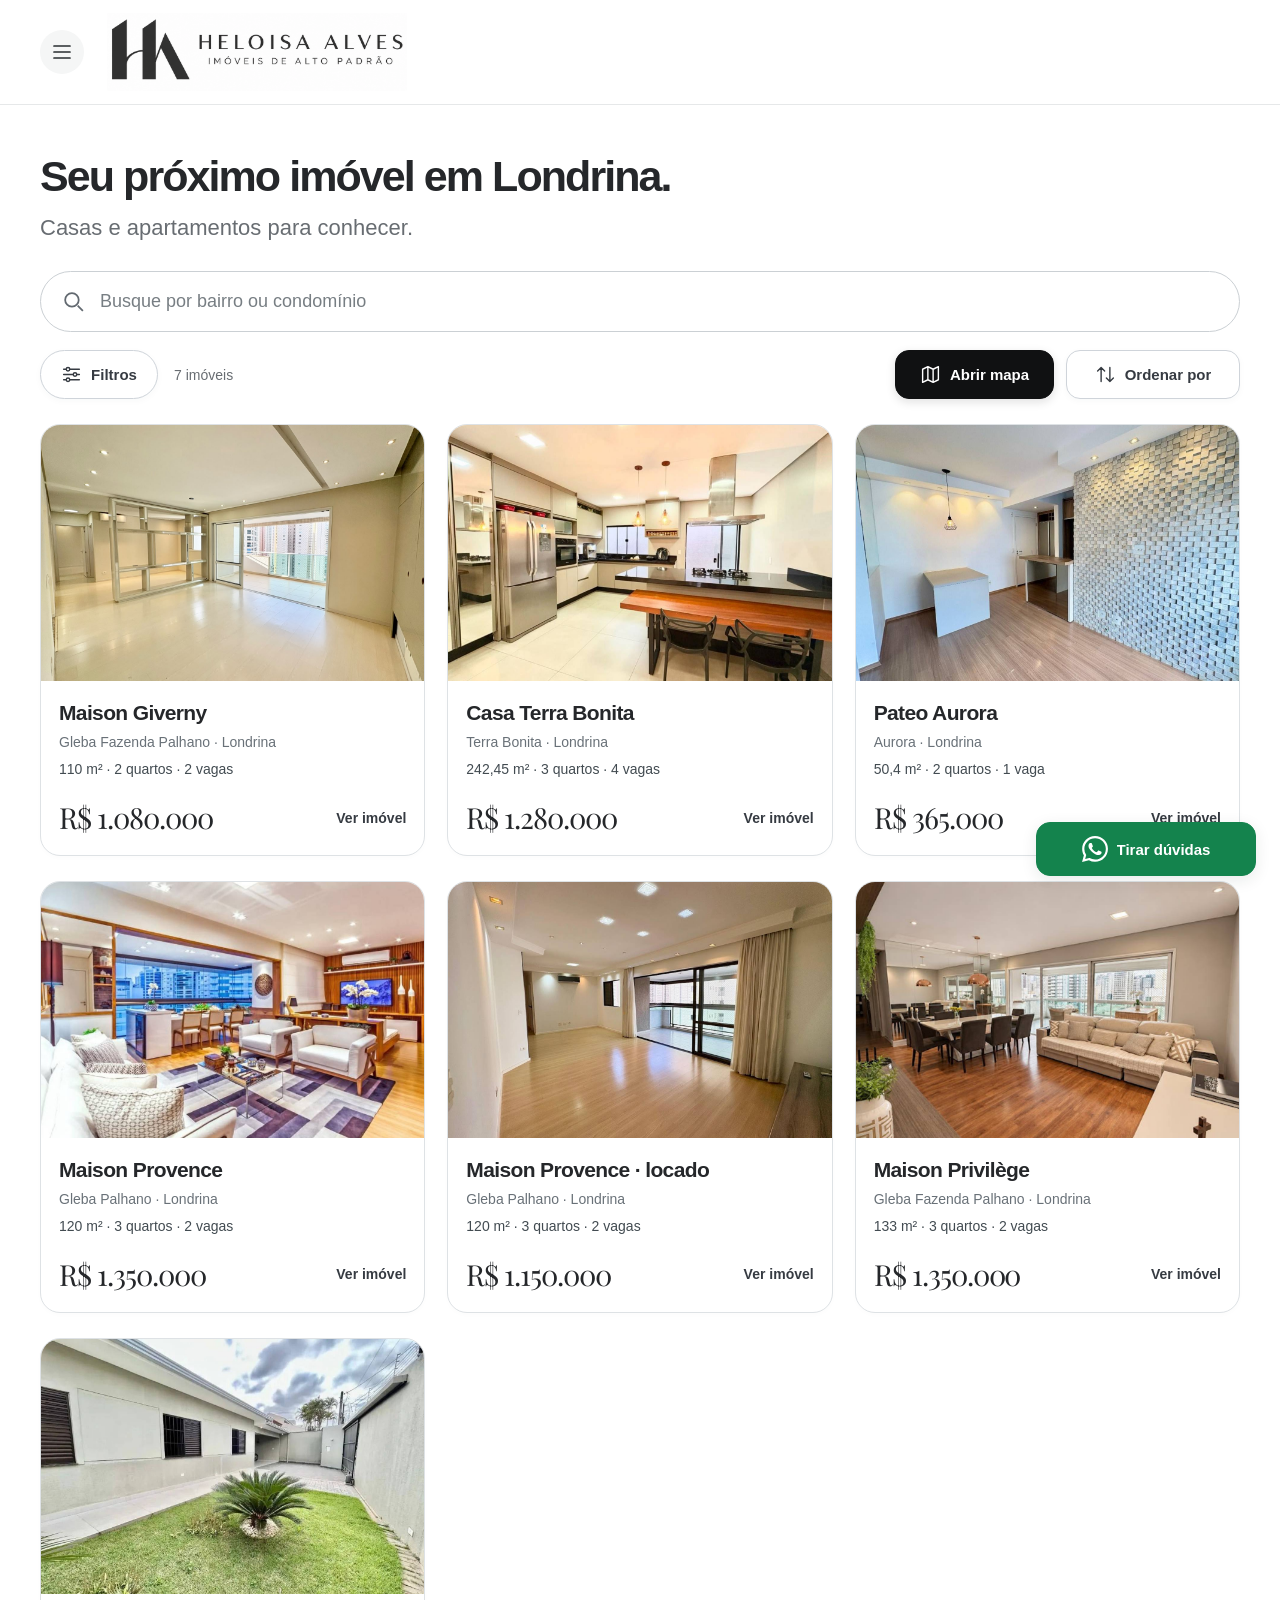
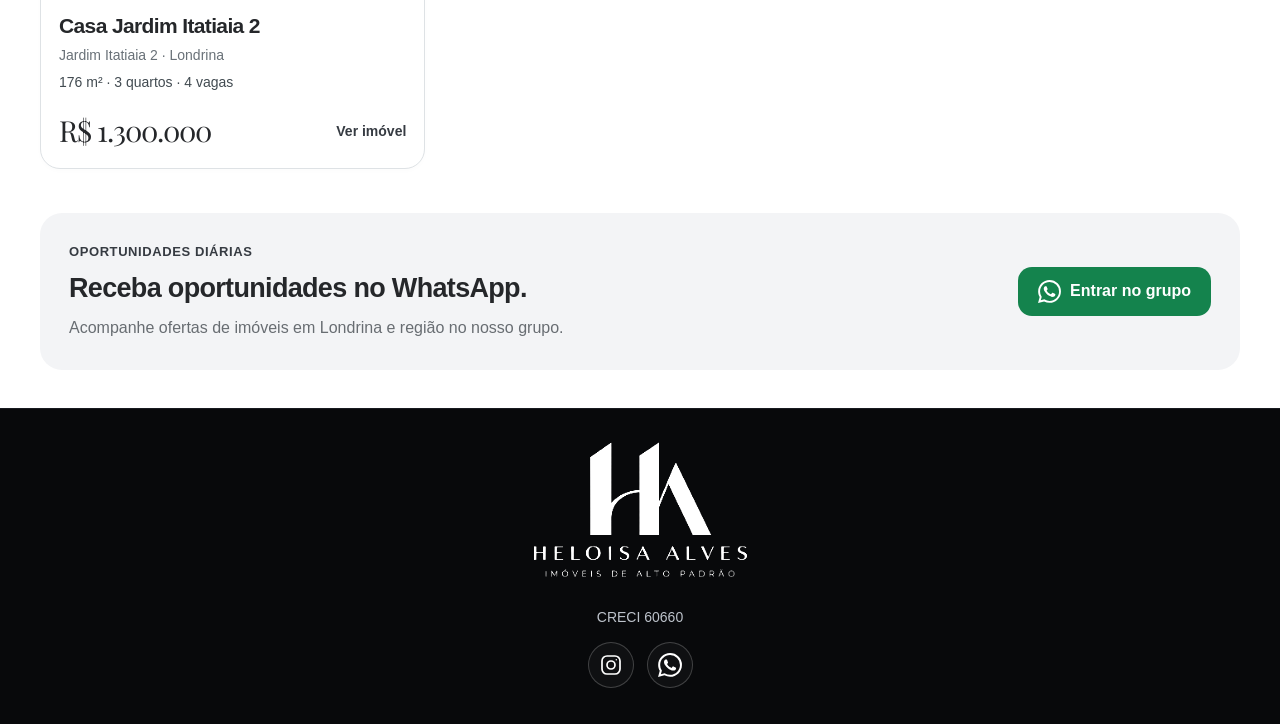
==== commit 8ef92da0: "Adiciona modal de ordenação com vidro e rodapé preto compacto" ====
--- a/index.html
+++ b/index.html
@@ -105,4 +105,4 @@
 <symbol id="bed-icon" viewBox="0 0 32 32"><path d="M4 26V11m24 15V11M4 21h24M4 15h24v6M8 15v-5h6v5m4 0v-5h6v5"/></symbol>
 <symbol id="car-icon" viewBox="0 0 32 32"><path d="m6 14 3-7h14l3 7M5 14h22v10H5zM8 24v3m16-3v3M8 18h4m8 0h4"/></symbol>
 <symbol id="share-icon" viewBox="0 0 24 24"><path d="M12 15V3m-4 4 4-4 4 4M5 12v9h14v-9"/></symbol>
-<symbol id="pin-icon" viewBox="0 0 24 24"><path d="M20 10c0 6-8 12-8 12S4 16 4 10a8 8 0 1 1 16 0Z"/><circle cx="12" cy="10" r="2.5"/></symbol><symbol id="instagram-icon" viewBox="0 0 24 24"><rect x="3" y="3" width="18" height="18" rx="5"/><circle cx="12" cy="12" r="4"/><circle class="instagram-dot" cx="17.5" cy="6.5" r="1"/></symbol></defs></svg><a class="skip" href="#imoveis">Ir para os imóveis</a><header class="site-header"><div class="site-header-inner"><button class="site-menu-toggle" type="button" aria-label="Abrir menu" aria-expanded="false" aria-haspopup="dialog" aria-controls="site-menu"><svg class="site-icon" viewBox="0 0 24 24" aria-hidden="true"><path d="M4 6h16M4 12h16M4 18h16"/></svg></button><a class="site-brand" href="/" aria-label="Heloísa Alves, início"><img src="/assets/logo-horizontal.png" alt="Heloísa Alves · Imóveis de alto padrão" width="2172" height="724"></a><nav class="site-header-nav" aria-label="Navegação principal"><a href="/#imoveis">Imóveis</a><a href="/#oportunidades">Oportunidades</a></nav></div></header><main class="home-wrap"><section class="home-intro" aria-labelledby="home-title"><h1 id="home-title">Seu próximo imóvel em Londrina.</h1><p>Casas e apartamentos para conhecer.</p></section><section id="imoveis" aria-label="Encontre seu imóvel"><form class="home-search" role="search"><label for="property-search" class="visually-hidden">Busque por bairro ou condomínio</label><svg viewBox="0 0 24 24" aria-hidden="true"><circle cx="10.5" cy="10.5" r="6.5"/><path d="m16 16 5 5"/></svg><input id="property-search" type="search" placeholder="Busque por bairro ou condomínio" autocomplete="off" enterkeyhint="search" aria-controls="home-properties"><button class="home-search-clear" type="button" aria-label="Limpar busca" hidden>✕</button></form><div class="home-filter-row"><div class="home-view-tools"><button type="button" class="home-browse-filter" data-map-filter="all" aria-haspopup="dialog" aria-expanded="false" aria-controls="property-filters-dialog"><svg viewBox="0 0 24 24" aria-hidden="true"><path d="M3 6h18M3 12h18M3 18h18"/><circle cx="8" cy="6" r="2" fill="white"/><circle cx="16" cy="12" r="2" fill="white"/><circle cx="8" cy="18" r="2" fill="white"/></svg><span>Filtros</span><span class="browse-filter-badge" hidden aria-hidden="true"></span></button><p class="home-results" role="status" aria-live="polite">7 imóveis</p><div class="home-browse-actions"><button type="button" class="home-map-open" data-home-view="map" aria-expanded="false" aria-controls="home-map-panel"><svg viewBox="0 0 24 24" aria-hidden="true"><path d="m3 6 6-3 6 3 6-3v15l-6 3-6-3-6 3V6Zm6-3v15m6-12v15"/></svg><span>Abrir mapa</span></button><label class="home-sort-control"><svg viewBox="0 0 24 24" aria-hidden="true"><path d="M7 20V4m-4 4 4-4 4 4m6-4v16m-4-4 4 4 4-4"/></svg><span class="home-sort-label">Ordenar por</span><svg class="sort-chevron" viewBox="0 0 24 24" aria-hidden="true"><path d="m7 10 5 5 5-5"/></svg><select id="property-sort" aria-label="Ordenar imóveis"><option value="featured">Destaques</option><option value="price-asc">Menor preço</option><option value="price-desc">Maior preço</option><option value="area-desc">Maior área</option></select></label></div></div></div><div class="home-browse"><ul class="home-properties" id="home-properties" aria-label="Imóveis disponíveis"><li data-home-property data-kind="apartamento" data-search="Maison Giverny Gleba Fazenda Palhano Londrina Apartamento"><a class="home-property" href="/imoveis/maison-giverny/" aria-label="Conhecer Maison Giverny"><div class="home-photo"><img src="/assets/photo-2.jpg" alt="Sala ampla do Maison Giverny" width="1280" height="960" fetchpriority="high" decoding="async"></div><div class="home-property-body"><h2>Maison Giverny</h2><p class="home-place">Gleba Fazenda Palhano · Londrina</p><p class="home-facts">110 m² · 2 quartos · 2 vagas</p><div class="home-property-bottom"><p class="home-price">R$ 1.080.000</p><span class="home-view">Ver imóvel</span></div></div></a></li><li data-home-property data-kind="casa" data-search="Casa reformada com espaço gourmet no Terra Bonita Terra Bonita Londrina Casa"><a class="home-property" href="/imoveis/casa-terra-bonita-242m/" aria-label="Conhecer Casa reformada com espaço gourmet no Terra Bonita"><div class="home-photo"><img src="/assets/imoveis/casa-terra-bonita-242m/foto-01.webp" alt="Ambiente de Casa reformada com espaço gourmet no Terra Bonita" width="1280" height="960" loading="lazy" decoding="async"></div><div class="home-property-body"><h2>Casa Terra Bonita</h2><p class="home-place">Terra Bonita · Londrina</p><p class="home-facts">242,45 m² · 3 quartos · 4 vagas</p><div class="home-property-bottom"><p class="home-price">R$ 1.280.000</p><span class="home-view">Ver imóvel</span></div></div></a></li><li data-home-property data-kind="apartamento" data-search="Pateo Aurora Aurora Londrina Apartamento"><a class="home-property" href="/imoveis/pateo-aurora-50m/" aria-label="Conhecer Pateo Aurora"><div class="home-photo"><img src="/assets/imoveis/pateo-aurora-50m/foto-01.webp" alt="Ambiente de Pateo Aurora" width="1280" height="960" loading="lazy" decoding="async"></div><div class="home-property-body"><h2>Pateo Aurora</h2><p class="home-place">Aurora · Londrina</p><p class="home-facts">50,4 m² · 2 quartos · 1 vaga</p><div class="home-property-bottom"><p class="home-price">R$ 365.000</p><span class="home-view">Ver imóvel</span></div></div></a></li><li data-home-property data-kind="apartamento" data-search="Maison Provence Gleba Palhano Londrina Apartamento"><a class="home-property" href="/imoveis/maison-provence-120m/" aria-label="Conhecer Maison Provence"><div class="home-photo"><img src="/assets/imoveis/maison-provence-120m/foto-01.webp" alt="Ambiente de Maison Provence" width="1280" height="960" loading="lazy" decoding="async"></div><div class="home-property-body"><h2>Maison Provence</h2><p class="home-place">Gleba Palhano · Londrina</p><p class="home-facts">120 m² · 3 quartos · 2 vagas</p><div class="home-property-bottom"><p class="home-price">R$ 1.350.000</p><span class="home-view">Ver imóvel</span></div></div></a></li><li data-home-property data-kind="apartamento" data-search="Maison Provence Gleba Palhano Londrina Apartamento"><a class="home-property" href="/imoveis/maison-provence-para-investir/" aria-label="Conhecer Maison Provence"><div class="home-photo"><img src="/assets/imoveis/maison-provence-para-investir/foto-01.webp" alt="Ambiente de Maison Provence" width="1280" height="960" loading="lazy" decoding="async"></div><div class="home-property-body"><h2>Maison Provence · locado</h2><p class="home-place">Gleba Palhano · Londrina</p><p class="home-facts">120 m² · 3 quartos · 2 vagas</p><div class="home-property-bottom"><p class="home-price">R$ 1.150.000</p><span class="home-view">Ver imóvel</span></div></div></a></li><li data-home-property data-kind="apartamento" data-search="Maison Privilège Gleba Fazenda Palhano Londrina Apartamento"><a class="home-property" href="/imoveis/maison-privilege-133m/" aria-label="Conhecer Maison Privilège"><div class="home-photo"><img src="/assets/imoveis/maison-privilege-133m/foto-01.webp" alt="Ambiente de Maison Privilège" width="1280" height="960" loading="lazy" decoding="async"></div><div class="home-property-body"><h2>Maison Privilège</h2><p class="home-place">Gleba Fazenda Palhano · Londrina</p><p class="home-facts">133 m² · 3 quartos · 2 vagas</p><div class="home-property-bottom"><p class="home-price">R$ 1.350.000</p><span class="home-view">Ver imóvel</span></div></div></a></li><li data-home-property data-kind="casa" data-search="Casa com jardim no Jardim Itatiaia 2 Jardim Itatiaia 2 Londrina Casa"><a class="home-property" href="/imoveis/casa-jardim-itatiaia-176m/" aria-label="Conhecer Casa com jardim no Jardim Itatiaia 2"><div class="home-photo"><img src="/assets/imoveis/casa-jardim-itatiaia-176m/foto-01.webp" alt="Ambiente de Casa com jardim no Jardim Itatiaia 2" width="1280" height="960" loading="lazy" decoding="async"></div><div class="home-property-body"><h2>Casa Jardim Itatiaia 2</h2><p class="home-place">Jardim Itatiaia 2 · Londrina</p><p class="home-facts">176 m² · 3 quartos · 4 vagas</p><div class="home-property-bottom"><p class="home-price">R$ 1.300.000</p><span class="home-view">Ver imóvel</span></div></div></a></li></ul><aside class="home-map-panel" id="home-map-panel" aria-label="Imóveis no mapa" hidden><div class="map-canvas-wrap"><div id="property-map" aria-label="Mapa com valores dos imóveis em Londrina"></div><div class="map-area-actions"><button type="button" id="map-search-area" hidden>Buscar nesta área</button><button type="button" id="map-show-all" hidden>Mostrar todos</button></div><p class="map-status" id="map-status" role="status" aria-live="polite" hidden></p></div><div class="map-selection" id="map-selection" aria-label="Imóvel selecionado no mapa" hidden></div><p class="map-location-caption">Pins indicam localizações aproximadas. Toque em um preço para conhecer o imóvel.</p></aside></div><div class="home-empty" hidden><h2>Nenhum imóvel encontrado</h2><p>Tente outro bairro ou condomínio, ou veja todos os imóveis.</p><button type="button" class="home-reset">Limpar filtros</button></div></section><section class="home-opportunities" id="oportunidades"><div><span class="home-eyebrow">Oportunidades diárias</span><h2>Receba oportunidades no WhatsApp.</h2><p>Acompanhe ofertas de imóveis em Londrina e região no nosso grupo.</p></div><a href="https://chat.whatsapp.com/D4AI891pdOp2eEPSsWIqWE?s=cl&p=a&iam=2" target="_blank" rel="noopener noreferrer" class="home-group-button"><svg viewBox="0 0 24 24" aria-hidden="true"><use href="#whatsapp-icon"/></svg>Entrar no grupo</a></section></main><footer class="site-footer"><a class="site-footer-brand" href="/" aria-label="Heloísa Alves, voltar ao início"><img src="/assets/logo-graphite.png" alt="Heloísa Alves · Imóveis de alto padrão" width="1254" height="1254" loading="lazy"></a><p class="site-footer-creci" data-creci>CRECI 60660</p><div class="site-footer-socials"><a class="site-social-link" href="https://www.instagram.com/helo_alvesf/" target="_blank" rel="noopener noreferrer" aria-label="Instagram da marca: @helo_alvesf"><svg class="site-icon" viewBox="0 0 24 24" aria-hidden="true"><rect x="3" y="3" width="18" height="18" rx="5"/><circle cx="12" cy="12" r="4"/><circle cx="17.3" cy="6.7" r=".7" fill="currentColor" stroke="none"/></svg></a><a data-whatsapp-context="general" class="site-social-link site-social-whatsapp whatsapp" href="https://wa.me/5543988318811?text=Ol%C3%A1!%20%F0%9F%91%8B%0AVim%20pelo%20site%20e%20gostaria%20de%20tirar%20uma%20d%C3%BAvida." target="_blank" rel="noopener noreferrer" aria-label="Atendimento pelo WhatsApp: (43) 98831-8811" data-meta-event="WhatsAppClick"><svg class="site-icon site-icon-fill" viewBox="0 0 24 24" aria-hidden="true"><path d="M17.472 14.382c-.297-.149-1.758-.867-2.03-.967-.273-.099-.471-.148-.67.15-.198.297-.767.966-.94 1.164-.174.198-.347.223-.644.074-.297-.148-1.255-.462-2.39-1.475-.883-.788-1.48-1.761-1.653-2.059-.173-.297-.018-.458.13-.606.134-.133.298-.347.446-.52.149-.174.198-.298.298-.496.099-.198.05-.372-.025-.52-.074-.149-.669-1.612-.916-2.207-.242-.58-.487-.5-.67-.51l-.57-.01c-.198 0-.52.075-.792.372-.272.298-1.04 1.016-1.04 2.48s1.065 2.876 1.213 3.074c.149.198 2.096 3.2 5.077 4.487.709.306 1.262.489 1.694.625.712.226 1.36.194 1.872.118.571-.085 1.758-.719 2.006-1.413.248-.694.248-1.289.173-1.413-.074-.124-.272-.198-.57-.347M12.05 21.785h-.004a9.87 9.87 0 0 1-5.031-1.378l-.361-.214-3.741.982.999-3.648-.235-.374a9.86 9.86 0 0 1-1.51-5.26c.002-5.45 4.436-9.884 9.887-9.884a9.82 9.82 0 0 1 7.021 2.91 9.825 9.825 0 0 1 2.9 7.023c-.003 5.45-4.437 9.883-9.925 9.843M20.46 3.49A11.85 11.85 0 0 0 12.05 0C5.496 0 .163 5.333.16 11.887c0 2.095.547 4.14 1.588 5.942L.06 24l6.306-1.654a11.88 11.88 0 0 0 5.68 1.447h.005c6.554 0 11.887-5.333 11.89-11.888a11.82 11.82 0 0 0-3.48-8.415Z"/></svg></a></div></footer><aside class="home-contact-actions" aria-label="Contato e oportunidades"><a data-whatsapp-context="general" class="home-contact-button home-contact-inquiry" href="https://wa.me/5543988318811?text=Ol%C3%A1!%20%F0%9F%91%8B%0AVim%20pelo%20site%20e%20gostaria%20de%20tirar%20uma%20d%C3%BAvida." target="_blank" rel="noopener noreferrer" data-meta-event="WhatsAppClick"><svg viewBox="0 0 24 24" aria-hidden="true"><use href="#whatsapp-icon"/></svg><span>Tirar dúvidas</span></a><a class="home-contact-button home-contact-group" href="https://chat.whatsapp.com/D4AI891pdOp2eEPSsWIqWE?s=cl&amp;p=a&amp;iam=2" target="_blank" rel="noopener noreferrer" data-meta-event="GroupInviteClick"><svg viewBox="0 0 24 24" aria-hidden="true"><use href="#whatsapp-icon"/></svg><span>Entrar no grupo de oportunidades</span></a></aside><!-- shared-menu:start --><dialog id="site-menu" class="site-menu" aria-labelledby="site-menu-title"><div class="site-menu-panel"><div class="site-menu-top"><a class="site-brand" href="/" aria-label="Heloísa Alves, início"><img src="/assets/logo-horizontal.png" alt="Heloísa Alves · Imóveis de alto padrão" width="2172" height="724"></a><button class="site-menu-close" type="button" aria-label="Fechar menu"><svg class="site-icon" viewBox="0 0 24 24" aria-hidden="true"><path d="m6 6 12 12M6 18 18 6"/></svg></button></div><h2 id="site-menu-title">Encontre o seu<br>próximo imóvel.</h2><nav class="site-menu-links" aria-label="Explorar o site"><a class="site-menu-card" href="/#imoveis"><span class="site-menu-card-icon"><svg class="site-icon" viewBox="0 0 24 24" aria-hidden="true"><path d="M5 21V4h11v17M16 10h4v11M3 21h19M8 8h5M8 12h5M8 16h5M9 21v-2h3v2"/></svg></span><span class="site-menu-card-copy"><strong>Imóveis</strong><span>Explore casas e apartamentos</span></span></a><a class="site-menu-card" href="/#oportunidades"><span class="site-menu-card-icon"><svg class="site-icon site-icon-fill" viewBox="0 0 24 24" aria-hidden="true"><path d="M17.472 14.382c-.297-.149-1.758-.867-2.03-.967-.273-.099-.471-.148-.67.15-.198.297-.767.966-.94 1.164-.174.198-.347.223-.644.074-.297-.148-1.255-.462-2.39-1.475-.883-.788-1.48-1.761-1.653-2.059-.173-.297-.018-.458.13-.606.134-.133.298-.347.446-.52.149-.174.198-.298.298-.496.099-.198.05-.372-.025-.52-.074-.149-.669-1.612-.916-2.207-.242-.58-.487-.5-.67-.51l-.57-.01c-.198 0-.52.075-.792.372-.272.298-1.04 1.016-1.04 2.48s1.065 2.876 1.213 3.074c.149.198 2.096 3.2 5.077 4.487.709.306 1.262.489 1.694.625.712.226 1.36.194 1.872.118.571-.085 1.758-.719 2.006-1.413.248-.694.248-1.289.173-1.413-.074-.124-.272-.198-.57-.347M12.05 21.785h-.004a9.87 9.87 0 0 1-5.031-1.378l-.361-.214-3.741.982.999-3.648-.235-.374a9.86 9.86 0 0 1-1.51-5.26c.002-5.45 4.436-9.884 9.887-9.884a9.82 9.82 0 0 1 7.021 2.91 9.825 9.825 0 0 1 2.9 7.023c-.003 5.45-4.437 9.883-9.925 9.843M20.46 3.49A11.85 11.85 0 0 0 12.05 0C5.496 0 .163 5.333.16 11.887c0 2.095.547 4.14 1.588 5.942L.06 24l6.306-1.654a11.88 11.88 0 0 0 5.68 1.447h.005c6.554 0 11.887-5.333 11.89-11.888a11.82 11.82 0 0 0-3.48-8.415Z"/></svg></span><span class="site-menu-card-copy"><strong>Oportunidades</strong><span>Encontre boas oportunidades em Londrina e região</span></span></a></nav><div class="site-menu-bottom"><div class="site-menu-social"><a href="https://www.instagram.com/helo_alvesf/" target="_blank" rel="noopener noreferrer" aria-label="Instagram da marca: @helo_alvesf"><svg class="site-icon" viewBox="0 0 24 24" aria-hidden="true"><rect x="3" y="3" width="18" height="18" rx="5"/><circle cx="12" cy="12" r="4"/><circle cx="17.3" cy="6.7" r=".7" fill="currentColor" stroke="none"/></svg><span>@helo_alvesf</span></a><span data-creci>CRECI 60660</span></div><a data-whatsapp-context="general" class="site-menu-contact whatsapp" href="https://wa.me/5543988318811?text=Ol%C3%A1!%20%F0%9F%91%8B%0AVim%20pelo%20site%20e%20gostaria%20de%20tirar%20uma%20d%C3%BAvida." target="_blank" rel="noopener noreferrer" data-meta-event="WhatsAppClick"><svg class="site-icon site-icon-fill" viewBox="0 0 24 24" aria-hidden="true"><path d="M17.472 14.382c-.297-.149-1.758-.867-2.03-.967-.273-.099-.471-.148-.67.15-.198.297-.767.966-.94 1.164-.174.198-.347.223-.644.074-.297-.148-1.255-.462-2.39-1.475-.883-.788-1.48-1.761-1.653-2.059-.173-.297-.018-.458.13-.606.134-.133.298-.347.446-.52.149-.174.198-.298.298-.496.099-.198.05-.372-.025-.52-.074-.149-.669-1.612-.916-2.207-.242-.58-.487-.5-.67-.51l-.57-.01c-.198 0-.52.075-.792.372-.272.298-1.04 1.016-1.04 2.48s1.065 2.876 1.213 3.074c.149.198 2.096 3.2 5.077 4.487.709.306 1.262.489 1.694.625.712.226 1.36.194 1.872.118.571-.085 1.758-.719 2.006-1.413.248-.694.248-1.289.173-1.413-.074-.124-.272-.198-.57-.347M12.05 21.785h-.004a9.87 9.87 0 0 1-5.031-1.378l-.361-.214-3.741.982.999-3.648-.235-.374a9.86 9.86 0 0 1-1.51-5.26c.002-5.45 4.436-9.884 9.887-9.884a9.82 9.82 0 0 1 7.021 2.91 9.825 9.825 0 0 1 2.9 7.023c-.003 5.45-4.437 9.883-9.925 9.843M20.46 3.49A11.85 11.85 0 0 0 12.05 0C5.496 0 .163 5.333.16 11.887c0 2.095.547 4.14 1.588 5.942L.06 24l6.306-1.654a11.88 11.88 0 0 0 5.68 1.447h.005c6.554 0 11.887-5.333 11.89-11.888a11.82 11.82 0 0 0-3.48-8.415Z"/></svg><span>Tirar dúvidas</span></a></div></div></dialog><!-- shared-menu:end --><script src="/floating-whatsapp.js" defer></script><script src="/map-filters.js" defer></script></body></html>+<symbol id="pin-icon" viewBox="0 0 24 24"><path d="M20 10c0 6-8 12-8 12S4 16 4 10a8 8 0 1 1 16 0Z"/><circle cx="12" cy="10" r="2.5"/></symbol><symbol id="instagram-icon" viewBox="0 0 24 24"><rect x="3" y="3" width="18" height="18" rx="5"/><circle cx="12" cy="12" r="4"/><circle class="instagram-dot" cx="17.5" cy="6.5" r="1"/></symbol></defs></svg><a class="skip" href="#imoveis">Ir para os imóveis</a><header class="site-header"><div class="site-header-inner"><button class="site-menu-toggle" type="button" aria-label="Abrir menu" aria-expanded="false" aria-haspopup="dialog" aria-controls="site-menu"><svg class="site-icon" viewBox="0 0 24 24" aria-hidden="true"><path d="M4 6h16M4 12h16M4 18h16"/></svg></button><a class="site-brand" href="/" aria-label="Heloísa Alves, início"><img src="/assets/logo-horizontal.png" alt="Heloísa Alves · Imóveis de alto padrão" width="2172" height="724"></a><nav class="site-header-nav" aria-label="Navegação principal"><a href="/#imoveis">Imóveis</a><a href="/#oportunidades">Oportunidades</a></nav></div></header><main class="home-wrap"><section class="home-intro" aria-labelledby="home-title"><h1 id="home-title">Seu próximo imóvel em Londrina.</h1><p>Casas e apartamentos para conhecer.</p></section><section id="imoveis" aria-label="Encontre seu imóvel"><form class="home-search" role="search"><label for="property-search" class="visually-hidden">Busque por bairro ou condomínio</label><svg viewBox="0 0 24 24" aria-hidden="true"><circle cx="10.5" cy="10.5" r="6.5"/><path d="m16 16 5 5"/></svg><input id="property-search" type="search" placeholder="Busque por bairro ou condomínio" autocomplete="off" enterkeyhint="search" aria-controls="home-properties"><button class="home-search-clear" type="button" aria-label="Limpar busca" hidden>✕</button></form><div class="home-filter-row"><div class="home-view-tools"><button type="button" class="home-browse-filter" data-map-filter="all" aria-haspopup="dialog" aria-expanded="false" aria-controls="property-filters-dialog"><svg viewBox="0 0 24 24" aria-hidden="true"><path d="M3 6h18M3 12h18M3 18h18"/><circle cx="8" cy="6" r="2" fill="white"/><circle cx="16" cy="12" r="2" fill="white"/><circle cx="8" cy="18" r="2" fill="white"/></svg><span>Filtros</span><span class="browse-filter-badge" hidden aria-hidden="true"></span></button><p class="home-results" role="status" aria-live="polite">7 imóveis</p><div class="home-browse-actions"><button type="button" class="home-map-open" data-home-view="map" aria-expanded="false" aria-controls="home-map-panel"><svg viewBox="0 0 24 24" aria-hidden="true"><path d="m3 6 6-3 6 3 6-3v15l-6 3-6-3-6 3V6Zm6-3v15m6-12v15"/></svg><span>Abrir mapa</span></button><button type="button" class="home-sort-control" aria-haspopup="dialog" aria-expanded="false" aria-controls="sort-dialog"><svg viewBox="0 0 24 24" aria-hidden="true"><path d="M7 20V4m-4 4 4-4 4 4m6-4v16m-4-4 4 4 4-4"/></svg><span class="home-sort-label">Ordenar por</span></button></div></div></div><div class="home-browse"><ul class="home-properties" id="home-properties" aria-label="Imóveis disponíveis"><li data-home-property data-kind="apartamento" data-search="Maison Giverny Gleba Fazenda Palhano Londrina Apartamento"><a class="home-property" href="/imoveis/maison-giverny/" aria-label="Conhecer Maison Giverny"><div class="home-photo"><img src="/assets/photo-2.jpg" alt="Sala ampla do Maison Giverny" width="1280" height="960" fetchpriority="high" decoding="async"></div><div class="home-property-body"><h2>Maison Giverny</h2><p class="home-place">Gleba Fazenda Palhano · Londrina</p><p class="home-facts">110 m² · 2 quartos · 2 vagas</p><div class="home-property-bottom"><p class="home-price">R$ 1.080.000</p><span class="home-view">Ver imóvel</span></div></div></a></li><li data-home-property data-kind="casa" data-search="Casa reformada com espaço gourmet no Terra Bonita Terra Bonita Londrina Casa"><a class="home-property" href="/imoveis/casa-terra-bonita-242m/" aria-label="Conhecer Casa reformada com espaço gourmet no Terra Bonita"><div class="home-photo"><img src="/assets/imoveis/casa-terra-bonita-242m/foto-01.webp" alt="Ambiente de Casa reformada com espaço gourmet no Terra Bonita" width="1280" height="960" loading="lazy" decoding="async"></div><div class="home-property-body"><h2>Casa Terra Bonita</h2><p class="home-place">Terra Bonita · Londrina</p><p class="home-facts">242,45 m² · 3 quartos · 4 vagas</p><div class="home-property-bottom"><p class="home-price">R$ 1.280.000</p><span class="home-view">Ver imóvel</span></div></div></a></li><li data-home-property data-kind="apartamento" data-search="Pateo Aurora Aurora Londrina Apartamento"><a class="home-property" href="/imoveis/pateo-aurora-50m/" aria-label="Conhecer Pateo Aurora"><div class="home-photo"><img src="/assets/imoveis/pateo-aurora-50m/foto-01.webp" alt="Ambiente de Pateo Aurora" width="1280" height="960" loading="lazy" decoding="async"></div><div class="home-property-body"><h2>Pateo Aurora</h2><p class="home-place">Aurora · Londrina</p><p class="home-facts">50,4 m² · 2 quartos · 1 vaga</p><div class="home-property-bottom"><p class="home-price">R$ 365.000</p><span class="home-view">Ver imóvel</span></div></div></a></li><li data-home-property data-kind="apartamento" data-search="Maison Provence Gleba Palhano Londrina Apartamento"><a class="home-property" href="/imoveis/maison-provence-120m/" aria-label="Conhecer Maison Provence"><div class="home-photo"><img src="/assets/imoveis/maison-provence-120m/foto-01.webp" alt="Ambiente de Maison Provence" width="1280" height="960" loading="lazy" decoding="async"></div><div class="home-property-body"><h2>Maison Provence</h2><p class="home-place">Gleba Palhano · Londrina</p><p class="home-facts">120 m² · 3 quartos · 2 vagas</p><div class="home-property-bottom"><p class="home-price">R$ 1.350.000</p><span class="home-view">Ver imóvel</span></div></div></a></li><li data-home-property data-kind="apartamento" data-search="Maison Provence Gleba Palhano Londrina Apartamento"><a class="home-property" href="/imoveis/maison-provence-para-investir/" aria-label="Conhecer Maison Provence"><div class="home-photo"><img src="/assets/imoveis/maison-provence-para-investir/foto-01.webp" alt="Ambiente de Maison Provence" width="1280" height="960" loading="lazy" decoding="async"></div><div class="home-property-body"><h2>Maison Provence · locado</h2><p class="home-place">Gleba Palhano · Londrina</p><p class="home-facts">120 m² · 3 quartos · 2 vagas</p><div class="home-property-bottom"><p class="home-price">R$ 1.150.000</p><span class="home-view">Ver imóvel</span></div></div></a></li><li data-home-property data-kind="apartamento" data-search="Maison Privilège Gleba Fazenda Palhano Londrina Apartamento"><a class="home-property" href="/imoveis/maison-privilege-133m/" aria-label="Conhecer Maison Privilège"><div class="home-photo"><img src="/assets/imoveis/maison-privilege-133m/foto-01.webp" alt="Ambiente de Maison Privilège" width="1280" height="960" loading="lazy" decoding="async"></div><div class="home-property-body"><h2>Maison Privilège</h2><p class="home-place">Gleba Fazenda Palhano · Londrina</p><p class="home-facts">133 m² · 3 quartos · 2 vagas</p><div class="home-property-bottom"><p class="home-price">R$ 1.350.000</p><span class="home-view">Ver imóvel</span></div></div></a></li><li data-home-property data-kind="casa" data-search="Casa com jardim no Jardim Itatiaia 2 Jardim Itatiaia 2 Londrina Casa"><a class="home-property" href="/imoveis/casa-jardim-itatiaia-176m/" aria-label="Conhecer Casa com jardim no Jardim Itatiaia 2"><div class="home-photo"><img src="/assets/imoveis/casa-jardim-itatiaia-176m/foto-01.webp" alt="Ambiente de Casa com jardim no Jardim Itatiaia 2" width="1280" height="960" loading="lazy" decoding="async"></div><div class="home-property-body"><h2>Casa Jardim Itatiaia 2</h2><p class="home-place">Jardim Itatiaia 2 · Londrina</p><p class="home-facts">176 m² · 3 quartos · 4 vagas</p><div class="home-property-bottom"><p class="home-price">R$ 1.300.000</p><span class="home-view">Ver imóvel</span></div></div></a></li></ul><aside class="home-map-panel" id="home-map-panel" aria-label="Imóveis no mapa" hidden><div class="map-canvas-wrap"><div id="property-map" aria-label="Mapa com valores dos imóveis em Londrina"></div><div class="map-area-actions"><button type="button" id="map-search-area" hidden>Buscar nesta área</button><button type="button" id="map-show-all" hidden>Mostrar todos</button></div><p class="map-status" id="map-status" role="status" aria-live="polite" hidden></p></div><div class="map-selection" id="map-selection" aria-label="Imóvel selecionado no mapa" hidden></div><p class="map-location-caption">Pins indicam localizações aproximadas. Toque em um preço para conhecer o imóvel.</p></aside></div><div class="home-empty" hidden><h2>Nenhum imóvel encontrado</h2><p>Tente outro bairro ou condomínio, ou veja todos os imóveis.</p><button type="button" class="home-reset">Limpar filtros</button></div></section><section class="home-opportunities" id="oportunidades"><div><span class="home-eyebrow">Oportunidades diárias</span><h2>Receba oportunidades no WhatsApp.</h2><p>Acompanhe ofertas de imóveis em Londrina e região no nosso grupo.</p></div><a href="https://chat.whatsapp.com/D4AI891pdOp2eEPSsWIqWE?s=cl&p=a&iam=2" target="_blank" rel="noopener noreferrer" class="home-group-button"><svg viewBox="0 0 24 24" aria-hidden="true"><use href="#whatsapp-icon"/></svg>Entrar no grupo</a></section></main><footer class="site-footer"><a class="site-footer-brand" href="/" aria-label="Heloísa Alves, voltar ao início"><img src="/assets/logo-silver.png" alt="Heloísa Alves · Imóveis de alto padrão" width="1254" height="1254" loading="lazy"></a><p class="site-footer-creci" data-creci>CRECI 60660</p><div class="site-footer-socials"><a class="site-social-link" href="https://www.instagram.com/helo_alvesf/" target="_blank" rel="noopener noreferrer" aria-label="Instagram da marca: @helo_alvesf"><svg class="site-icon" viewBox="0 0 24 24" aria-hidden="true"><rect x="3" y="3" width="18" height="18" rx="5"/><circle cx="12" cy="12" r="4"/><circle cx="17.3" cy="6.7" r=".7" fill="currentColor" stroke="none"/></svg></a><a data-whatsapp-context="general" class="site-social-link site-social-whatsapp whatsapp" href="https://wa.me/5543988318811?text=Ol%C3%A1!%20%F0%9F%91%8B%0AVim%20pelo%20site%20e%20gostaria%20de%20tirar%20uma%20d%C3%BAvida." target="_blank" rel="noopener noreferrer" aria-label="Atendimento pelo WhatsApp: (43) 98831-8811" data-meta-event="WhatsAppClick"><svg class="site-icon site-icon-fill" viewBox="0 0 24 24" aria-hidden="true"><path d="M17.472 14.382c-.297-.149-1.758-.867-2.03-.967-.273-.099-.471-.148-.67.15-.198.297-.767.966-.94 1.164-.174.198-.347.223-.644.074-.297-.148-1.255-.462-2.39-1.475-.883-.788-1.48-1.761-1.653-2.059-.173-.297-.018-.458.13-.606.134-.133.298-.347.446-.52.149-.174.198-.298.298-.496.099-.198.05-.372-.025-.52-.074-.149-.669-1.612-.916-2.207-.242-.58-.487-.5-.67-.51l-.57-.01c-.198 0-.52.075-.792.372-.272.298-1.04 1.016-1.04 2.48s1.065 2.876 1.213 3.074c.149.198 2.096 3.2 5.077 4.487.709.306 1.262.489 1.694.625.712.226 1.36.194 1.872.118.571-.085 1.758-.719 2.006-1.413.248-.694.248-1.289.173-1.413-.074-.124-.272-.198-.57-.347M12.05 21.785h-.004a9.87 9.87 0 0 1-5.031-1.378l-.361-.214-3.741.982.999-3.648-.235-.374a9.86 9.86 0 0 1-1.51-5.26c.002-5.45 4.436-9.884 9.887-9.884a9.82 9.82 0 0 1 7.021 2.91 9.825 9.825 0 0 1 2.9 7.023c-.003 5.45-4.437 9.883-9.925 9.843M20.46 3.49A11.85 11.85 0 0 0 12.05 0C5.496 0 .163 5.333.16 11.887c0 2.095.547 4.14 1.588 5.942L.06 24l6.306-1.654a11.88 11.88 0 0 0 5.68 1.447h.005c6.554 0 11.887-5.333 11.89-11.888a11.82 11.82 0 0 0-3.48-8.415Z"/></svg></a></div></footer><aside class="home-contact-actions" aria-label="Contato e oportunidades"><a data-whatsapp-context="general" class="home-contact-button home-contact-inquiry" href="https://wa.me/5543988318811?text=Ol%C3%A1!%20%F0%9F%91%8B%0AVim%20pelo%20site%20e%20gostaria%20de%20tirar%20uma%20d%C3%BAvida." target="_blank" rel="noopener noreferrer" data-meta-event="WhatsAppClick"><svg viewBox="0 0 24 24" aria-hidden="true"><use href="#whatsapp-icon"/></svg><span>Tirar dúvidas</span></a><a class="home-contact-button home-contact-group" href="https://chat.whatsapp.com/D4AI891pdOp2eEPSsWIqWE?s=cl&amp;p=a&amp;iam=2" target="_blank" rel="noopener noreferrer" data-meta-event="GroupInviteClick"><svg viewBox="0 0 24 24" aria-hidden="true"><use href="#whatsapp-icon"/></svg><span>Entrar no grupo de oportunidades</span></a></aside><!-- shared-menu:start --><dialog id="site-menu" class="site-menu" aria-labelledby="site-menu-title"><div class="site-menu-panel"><div class="site-menu-top"><a class="site-brand" href="/" aria-label="Heloísa Alves, início"><img src="/assets/logo-horizontal.png" alt="Heloísa Alves · Imóveis de alto padrão" width="2172" height="724"></a><button class="site-menu-close" type="button" aria-label="Fechar menu"><svg class="site-icon" viewBox="0 0 24 24" aria-hidden="true"><path d="m6 6 12 12M6 18 18 6"/></svg></button></div><h2 id="site-menu-title">Encontre o seu<br>próximo imóvel.</h2><nav class="site-menu-links" aria-label="Explorar o site"><a class="site-menu-card" href="/#imoveis"><span class="site-menu-card-icon"><svg class="site-icon" viewBox="0 0 24 24" aria-hidden="true"><path d="M5 21V4h11v17M16 10h4v11M3 21h19M8 8h5M8 12h5M8 16h5M9 21v-2h3v2"/></svg></span><span class="site-menu-card-copy"><strong>Imóveis</strong><span>Explore casas e apartamentos</span></span></a><a class="site-menu-card" href="/#oportunidades"><span class="site-menu-card-icon"><svg class="site-icon site-icon-fill" viewBox="0 0 24 24" aria-hidden="true"><path d="M17.472 14.382c-.297-.149-1.758-.867-2.03-.967-.273-.099-.471-.148-.67.15-.198.297-.767.966-.94 1.164-.174.198-.347.223-.644.074-.297-.148-1.255-.462-2.39-1.475-.883-.788-1.48-1.761-1.653-2.059-.173-.297-.018-.458.13-.606.134-.133.298-.347.446-.52.149-.174.198-.298.298-.496.099-.198.05-.372-.025-.52-.074-.149-.669-1.612-.916-2.207-.242-.58-.487-.5-.67-.51l-.57-.01c-.198 0-.52.075-.792.372-.272.298-1.04 1.016-1.04 2.48s1.065 2.876 1.213 3.074c.149.198 2.096 3.2 5.077 4.487.709.306 1.262.489 1.694.625.712.226 1.36.194 1.872.118.571-.085 1.758-.719 2.006-1.413.248-.694.248-1.289.173-1.413-.074-.124-.272-.198-.57-.347M12.05 21.785h-.004a9.87 9.87 0 0 1-5.031-1.378l-.361-.214-3.741.982.999-3.648-.235-.374a9.86 9.86 0 0 1-1.51-5.26c.002-5.45 4.436-9.884 9.887-9.884a9.82 9.82 0 0 1 7.021 2.91 9.825 9.825 0 0 1 2.9 7.023c-.003 5.45-4.437 9.883-9.925 9.843M20.46 3.49A11.85 11.85 0 0 0 12.05 0C5.496 0 .163 5.333.16 11.887c0 2.095.547 4.14 1.588 5.942L.06 24l6.306-1.654a11.88 11.88 0 0 0 5.68 1.447h.005c6.554 0 11.887-5.333 11.89-11.888a11.82 11.82 0 0 0-3.48-8.415Z"/></svg></span><span class="site-menu-card-copy"><strong>Oportunidades</strong><span>Encontre boas oportunidades em Londrina e região</span></span></a></nav><div class="site-menu-bottom"><div class="site-menu-social"><a href="https://www.instagram.com/helo_alvesf/" target="_blank" rel="noopener noreferrer" aria-label="Instagram da marca: @helo_alvesf"><svg class="site-icon" viewBox="0 0 24 24" aria-hidden="true"><rect x="3" y="3" width="18" height="18" rx="5"/><circle cx="12" cy="12" r="4"/><circle cx="17.3" cy="6.7" r=".7" fill="currentColor" stroke="none"/></svg><span>@helo_alvesf</span></a><span data-creci>CRECI 60660</span></div><a data-whatsapp-context="general" class="site-menu-contact whatsapp" href="https://wa.me/5543988318811?text=Ol%C3%A1!%20%F0%9F%91%8B%0AVim%20pelo%20site%20e%20gostaria%20de%20tirar%20uma%20d%C3%BAvida." target="_blank" rel="noopener noreferrer" data-meta-event="WhatsAppClick"><svg class="site-icon site-icon-fill" viewBox="0 0 24 24" aria-hidden="true"><path d="M17.472 14.382c-.297-.149-1.758-.867-2.03-.967-.273-.099-.471-.148-.67.15-.198.297-.767.966-.94 1.164-.174.198-.347.223-.644.074-.297-.148-1.255-.462-2.39-1.475-.883-.788-1.48-1.761-1.653-2.059-.173-.297-.018-.458.13-.606.134-.133.298-.347.446-.52.149-.174.198-.298.298-.496.099-.198.05-.372-.025-.52-.074-.149-.669-1.612-.916-2.207-.242-.58-.487-.5-.67-.51l-.57-.01c-.198 0-.52.075-.792.372-.272.298-1.04 1.016-1.04 2.48s1.065 2.876 1.213 3.074c.149.198 2.096 3.2 5.077 4.487.709.306 1.262.489 1.694.625.712.226 1.36.194 1.872.118.571-.085 1.758-.719 2.006-1.413.248-.694.248-1.289.173-1.413-.074-.124-.272-.198-.57-.347M12.05 21.785h-.004a9.87 9.87 0 0 1-5.031-1.378l-.361-.214-3.741.982.999-3.648-.235-.374a9.86 9.86 0 0 1-1.51-5.26c.002-5.45 4.436-9.884 9.887-9.884a9.82 9.82 0 0 1 7.021 2.91 9.825 9.825 0 0 1 2.9 7.023c-.003 5.45-4.437 9.883-9.925 9.843M20.46 3.49A11.85 11.85 0 0 0 12.05 0C5.496 0 .163 5.333.16 11.887c0 2.095.547 4.14 1.588 5.942L.06 24l6.306-1.654a11.88 11.88 0 0 0 5.68 1.447h.005c6.554 0 11.887-5.333 11.89-11.888a11.82 11.82 0 0 0-3.48-8.415Z"/></svg><span>Tirar dúvidas</span></a></div></div></dialog><!-- shared-menu:end --><script src="/floating-whatsapp.js" defer></script><script src="/map-filters.js" defer></script><dialog class="sort-dialog" id="sort-dialog" aria-labelledby="sort-title"><form id="property-sort"><div class="sort-heading"><h2 id="sort-title" tabindex="-1"><svg viewBox="0 0 24 24" aria-hidden="true"><path d="M7 20V4m-4 4 4-4 4 4m6-4v16m-4-4 4 4 4-4"/></svg>Ordenar por</h2><button type="button" class="sort-close" aria-label="Fechar ordenação"><svg viewBox="0 0 24 24" aria-hidden="true"><path d="m6 6 12 12M18 6 6 18"/></svg></button></div><fieldset class="sort-options"><legend class="visually-hidden">Escolha como ordenar os imóveis</legend><label class="sort-option"><input type="radio" name="order" value="featured" checked><span>Mais relevantes</span></label><label class="sort-option"><input type="radio" name="order" value="recent"><span>Mais recente</span></label><label class="sort-option"><input type="radio" name="order" value="price-asc"><span>Menor preço</span></label><label class="sort-option"><input type="radio" name="order" value="price-desc"><span>Maior preço</span></label><label class="sort-option"><input type="radio" name="order" value="area-desc"><span>Maior área</span></label></fieldset><button type="submit" class="sort-apply">Aplicar</button></form></dialog></body></html>
--- a/graphite-brand.css
+++ b/graphite-brand.css
@@ -1,4 +1,4 @@
-:root{--accent:#363b42;--accent-hover:#25292e;--accent-soft:#eef0f3;--green:var(--accent);--whatsapp-green:#14834d}
+:root{--accent:#363b42;--accent-hover:#25292e;--accent-soft:#eef0f3;--green:var(--accent);--whatsapp-green:#14834d;--button-radius:14px;--filter-radius:999px}
 .whatsapp,.group-link,.home-contact-button,.home-group-button,.site-menu-contact,.site-social-whatsapp,.home-whatsapp{--green:var(--whatsapp-green)}
 .home-search:focus-within{border-color:var(--accent);box-shadow:0 0 0 3px #363b4214}
 body.home-page .home-filters button[aria-pressed=true]{background:var(--accent);border-color:var(--accent);color:#fff}
@@ -9,7 +9,9 @@
 .site-menu-toggle:hover,.site-menu-close:hover,.site-menu-card:hover,.site-social-link:not(.site-social-whatsapp):hover{background:#f1f3f5}
 .site-menu-card:hover{border-color:#c5ccd3}
 .site-menu-social>a,.site-social-link:not(.site-social-whatsapp){color:var(--accent)}
-.recommendations-browse,.recommendation-cta,.recommendations-continue{color:var(--accent)}
+.recommendations-browse,.recommendations-continue{color:var(--accent)}
+body .recommendation-cta,body #recommendations-dialog .recommendation-cta{background:#363b42;color:#fff;border-radius:var(--button-radius);transition:background .2s}
+body .recommendation-card:hover .recommendation-cta,body .recommendation-card:focus-visible .recommendation-cta,body #recommendations-dialog .recommendation-card:hover .recommendation-cta,body #recommendations-dialog .recommendation-card:focus-visible .recommendation-cta{background:#25292e;color:#fff}
 .recommendations-nav{color:var(--accent)}
 .occupied-note{background:#f4f5f6;border-color:#dfe3e7;color:#4d565f}
 .amenity-check{stroke:var(--whatsapp-green)}
@@ -33,6 +35,15 @@
 .video-progress::-webkit-slider-thumb{background:#e1e5e9;box-shadow:0 0 0 4px #ffffff18}
 .video-progress::-moz-range-thumb{background:#e1e5e9}
 .site-header-nav{display:none}
+body .site-footer{background:#08090b;border-top-color:#181b20;color:#bdc3cb}
+body .site-footer-brand img{filter:grayscale(1) contrast(1.4) brightness(1.25);mix-blend-mode:screen}
+body .site-footer .site-social-link{background:#ffffff08;border-color:#ffffff35;color:#fff}
+body .site-footer .site-social-link:hover{background:#ffffff1c;color:#fff}
+@media(max-width:760px){body.site-has-floating{padding-bottom:0}body.site-has-floating .site-footer{padding-bottom:calc(130px + env(safe-area-inset-bottom))}}
+body .button,body .listing-layout .button,body .mobile-actions .button,body .home-contact-button,body .home-group-button,body .site-menu-contact,body .recommendations-map-button,body .home-map-open,body .home-sort-control,body .home-map-panel .map-property-open,body .map-filters-footer button,body .gallery-grid .all-photos,body .recommendations-continue{border-radius:var(--button-radius)}
+body .home-browse-filter,body .map-filter-trigger,body .photo-filters button{border-radius:var(--filter-radius)}
+body .home-contact-actions .floating-whatsapp-button:not(.is-compact),body .mobile-actions .floating-whatsapp-button:not(.is-compact),body .home-contact-actions .floating-whatsapp-button.is-compact:focus-visible,body .mobile-actions .floating-whatsapp-button.is-compact:focus-visible{border-radius:var(--button-radius)}
+@media(prefers-reduced-motion:reduce){body .recommendation-cta{transition:none}}
 body .mobile-actions .button.make-offer,body .contact-card .button.make-offer{background:#101112;border-color:#101112;color:#fff;box-shadow:0 4px 16px #10111226}
 body .mobile-actions .button.make-offer:hover,body .contact-card .button.make-offer:hover{background:#242526;border-color:#242526;color:#fff}
 .about .about-highlights{padding-left:21px;margin:15px 0 22px;color:var(--muted);font-size:16px;line-height:1.7}
--- a/browse-controls.css
+++ b/browse-controls.css
@@ -13,15 +13,32 @@
 .browse-filter-badge[hidden]{display:none}
 .home-sort-control{position:relative;min-width:0;cursor:pointer}
 .home-sort-label{overflow:hidden;text-overflow:ellipsis;min-width:0}
-.home-sort-control .sort-chevron{width:15px;height:15px;flex-basis:15px;margin-left:auto}
-.home-sort-control select{position:absolute;inset:0;opacity:0;width:100%;height:100%;font:400 16px var(--home-font);cursor:pointer}
-.home-sort-control:focus-within,.home-map-open:focus-visible,.home-browse-filter:focus-visible{outline:3px solid #788492;outline-offset:3px}
-.home-sort-control:focus-within{background:#f6f7f8}
+.home-sort-control:focus-visible,.home-map-open:focus-visible,.home-browse-filter:focus-visible{outline:3px solid #788492;outline-offset:3px}
+.home-sort-control.is-sorted{border-color:#8c959f;background:#f3f4f6}
 @media(max-width:760px){.home-sort-control{padding-inline:12px;gap:6px;font-size:14px}}
 .map-filters-dialog.is-unified legend{display:block}
 dialog.map-filters-dialog.is-unified:not(.is-mobile){inset:0;margin:auto;width:440px;max-height:calc(100dvh - 36px);padding:26px;border-radius:22px}
 dialog.map-filters-dialog.is-unified:not(.is-mobile)::backdrop{background:#18212d6b;backdrop-filter:blur(3px);-webkit-backdrop-filter:blur(3px)}
 @media(min-width:761px){.home-page .home-view-tools{grid-template-columns:auto 1fr auto;gap:16px}.home-page .home-results{justify-self:start}.home-browse-actions{grid-column:3;grid-row:1;display:flex}.home-map-open{min-width:159px}.home-sort-control{min-width:174px}}
-@media(max-width:370px){.home-browse-filter,.home-map-open,.home-sort-control{font-size:14px;padding-inline:12px;gap:7px}.home-browse-actions{gap:9px}.home-map-open svg,.home-sort-control>svg{width:19px;height:19px;flex-basis:19px}.home-sort-control .sort-chevron{width:13px;flex-basis:13px}}
-@media(max-width:370px){.home-sort-control{font-size:13px;padding-inline:7px;gap:5px}.home-sort-control>svg{width:17px;flex-basis:17px}.home-sort-control .sort-chevron{width:12px;flex-basis:12px}}
+@media(max-width:370px){.home-browse-filter,.home-map-open,.home-sort-control{font-size:14px;padding-inline:12px;gap:7px}.home-browse-actions{gap:9px}.home-map-open svg,.home-sort-control>svg{width:19px;height:19px;flex-basis:19px}}
+@media(max-width:370px){.home-sort-control{font-size:13px;padding-inline:7px;gap:5px}.home-sort-control>svg{width:17px;flex-basis:17px}}
 @media(prefers-reduced-motion:reduce){.home-browse-filter,.home-map-open,.home-sort-control{transition:none}}
+dialog.sort-dialog{position:fixed;inset:0;margin:auto;padding:25px;width:440px;max-width:calc(100vw - 32px);max-height:calc(100dvh - 32px);border:1px solid #ffffffd9;border-radius:24px;background:linear-gradient(140deg,#ffffffef,#f5f7faf0);color:#25272a;box-shadow:0 24px 80px #111c2d38,inset 0 1px 0 #fff;backdrop-filter:blur(24px) saturate(125%);-webkit-backdrop-filter:blur(24px) saturate(125%);font-family:-apple-system,BlinkMacSystemFont,'Segoe UI',Arial,sans-serif;overflow:auto;overscroll-behavior:contain}
+dialog.sort-dialog:not([open]){display:none}
+dialog.sort-dialog::backdrop{background:#10182066;backdrop-filter:blur(7px);-webkit-backdrop-filter:blur(7px)}
+.sort-heading{display:flex;align-items:center;justify-content:space-between;gap:16px;margin-bottom:17px}
+.sort-heading h2{display:flex;align-items:center;gap:10px;margin:0;font-size:23px;line-height:1.3;font-weight:650;letter-spacing:-.03em;outline:none}
+.sort-heading h2 svg{width:23px;height:23px;fill:none;stroke:currentColor;stroke-width:1.6;stroke-linecap:round;stroke-linejoin:round}
+.sort-close{display:grid;place-items:center;flex:0 0 36px;width:36px;height:36px;padding:8px;border:1px solid #ffffffbd;border-radius:50%;background:#ffffff9c;color:#46525c;cursor:pointer}
+.sort-close svg{width:18px;height:18px;fill:none;stroke:currentColor;stroke-width:1.7;stroke-linecap:round}
+.sort-options{display:flex;flex-direction:column;gap:3px;padding:0;margin:0;border:0;min-width:0}
+.sort-option{display:flex;align-items:center;gap:13px;min-height:49px;padding:10px 12px;border-radius:13px;cursor:pointer;font-size:17px;line-height:1.4;transition:background .2s}
+.sort-option:hover{background:#ffffffa8}.sort-option:has(input:checked){background:#ffffffb8}
+.sort-option input{appearance:none;-webkit-appearance:none;display:grid;place-items:center;flex:0 0 22px;width:22px;height:22px;margin:0;border:1.5px solid #c9d0d8;border-radius:50%;background:#fff;cursor:pointer}
+.sort-option input:checked{background:#363b42;border-color:#363b42}.sort-option input:checked:after{content:'';width:5px;height:10px;border:solid #fff;border-width:0 2px 2px 0;transform:translateY(-1px) rotate(45deg)}
+.sort-option input:focus-visible,.sort-close:focus-visible,.sort-apply:focus-visible{outline:3px solid #788492;outline-offset:3px}
+.sort-apply{display:block;width:100%;min-height:49px;margin-top:21px;padding:12px 18px;border:1px solid #363b42;border-radius:var(--button-radius,14px);background:#363b42;color:#fff;font:600 16px/1.4 -apple-system,BlinkMacSystemFont,'Segoe UI',Arial,sans-serif;cursor:pointer;transition:background .2s}
+.sort-apply:hover{background:#25292e;border-color:#25292e}
+@media(max-width:370px){dialog.sort-dialog{padding:21px}.sort-heading h2{font-size:21px}.sort-option{font-size:16px;padding-inline:8px}}
+@media(prefers-reduced-motion:reduce){.sort-option,.sort-apply{transition:none}}
+@media(prefers-reduced-transparency:reduce){dialog.sort-dialog{background:#f8f9fb;backdrop-filter:none;-webkit-backdrop-filter:none}dialog.sort-dialog::backdrop{backdrop-filter:none;-webkit-backdrop-filter:none}}
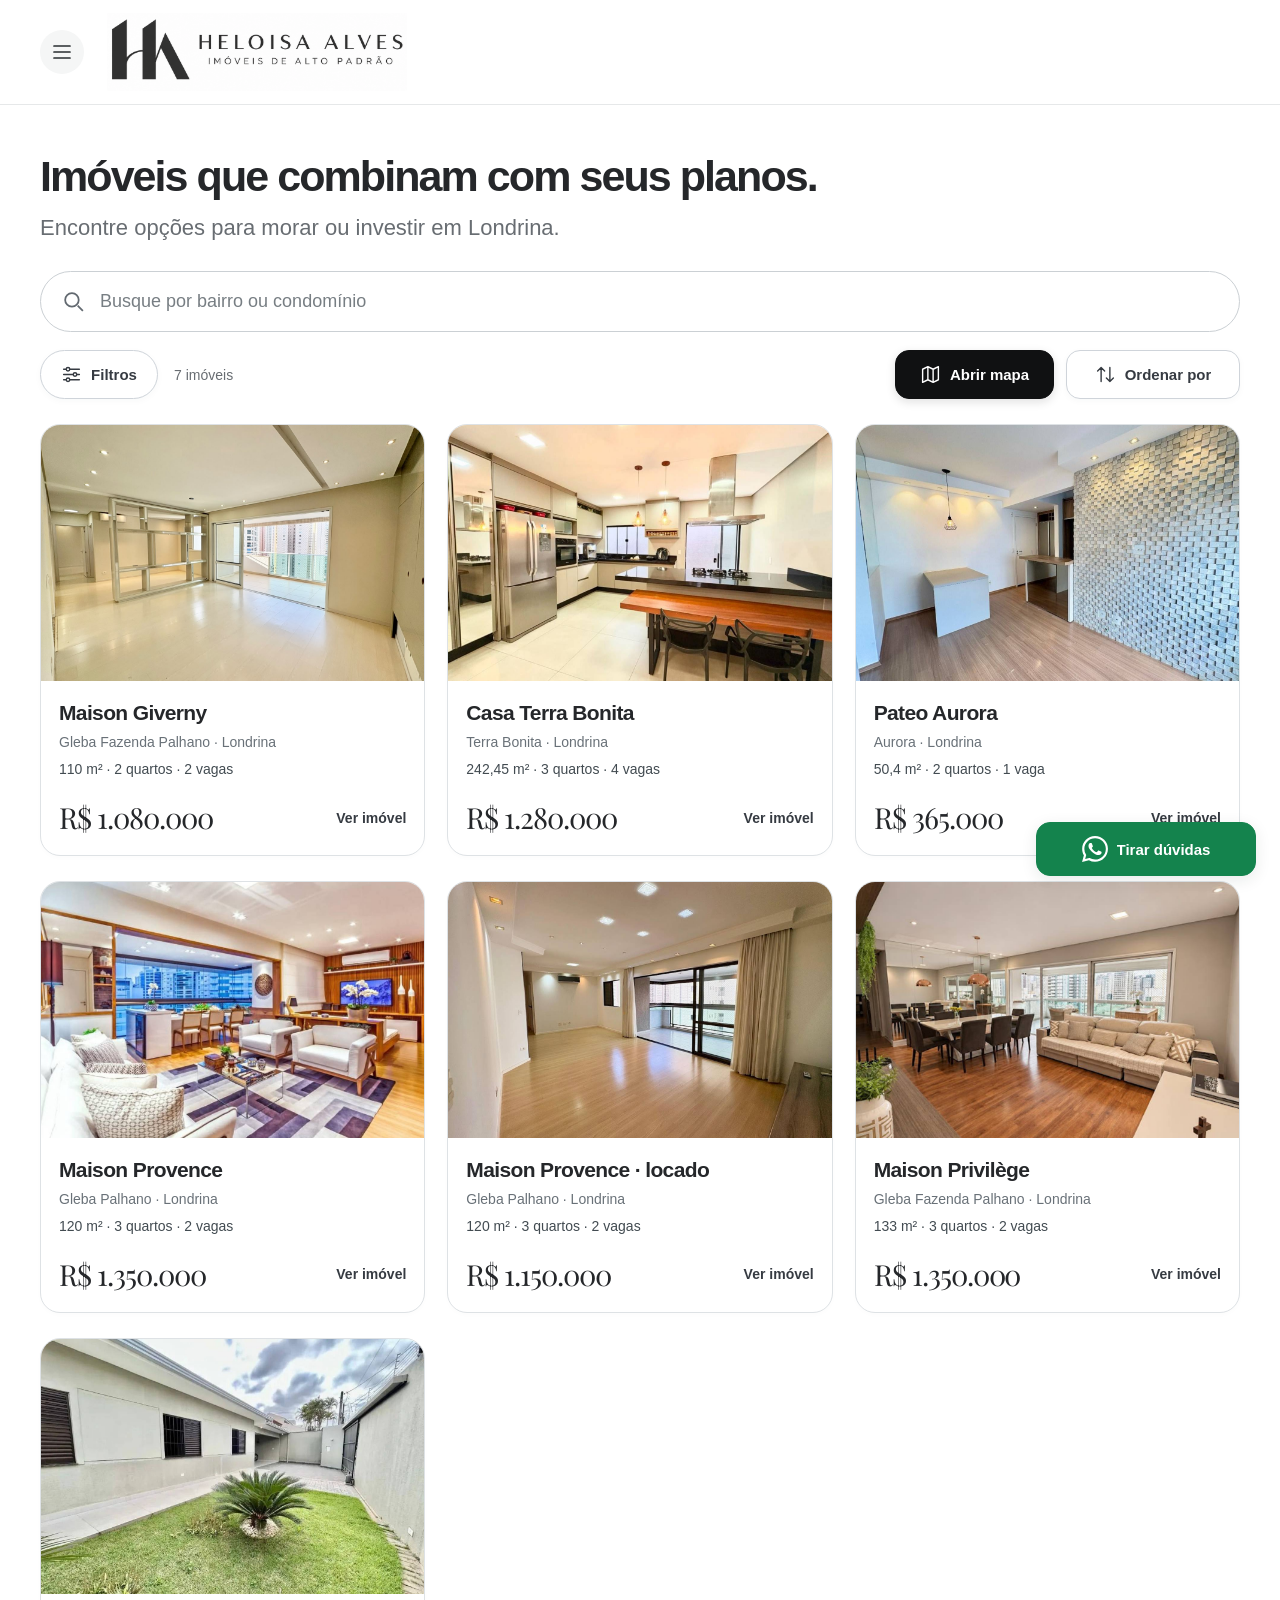
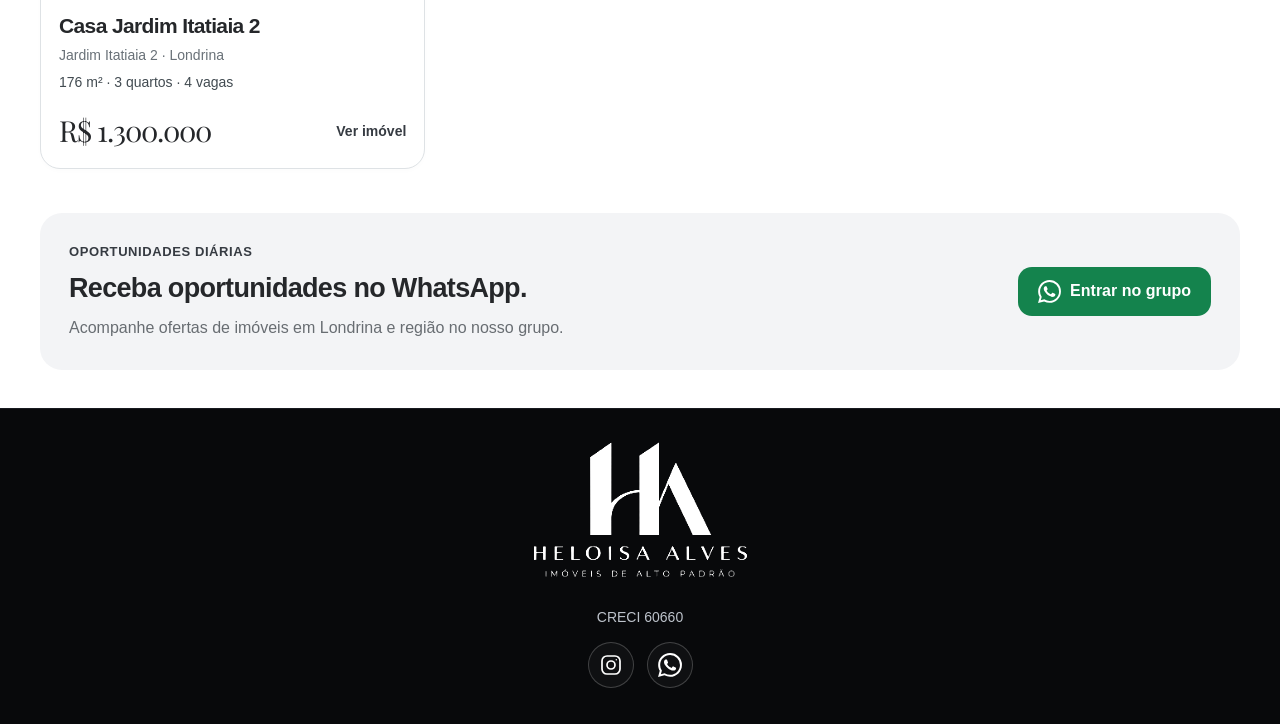
==== commit 3d8265cb: "Atualiza chamada principal para morar ou investir em Londrina" ====
--- a/index.html
+++ b/index.html
@@ -105,4 +105,4 @@
 <symbol id="bed-icon" viewBox="0 0 32 32"><path d="M4 26V11m24 15V11M4 21h24M4 15h24v6M8 15v-5h6v5m4 0v-5h6v5"/></symbol>
 <symbol id="car-icon" viewBox="0 0 32 32"><path d="m6 14 3-7h14l3 7M5 14h22v10H5zM8 24v3m16-3v3M8 18h4m8 0h4"/></symbol>
 <symbol id="share-icon" viewBox="0 0 24 24"><path d="M12 15V3m-4 4 4-4 4 4M5 12v9h14v-9"/></symbol>
-<symbol id="pin-icon" viewBox="0 0 24 24"><path d="M20 10c0 6-8 12-8 12S4 16 4 10a8 8 0 1 1 16 0Z"/><circle cx="12" cy="10" r="2.5"/></symbol><symbol id="instagram-icon" viewBox="0 0 24 24"><rect x="3" y="3" width="18" height="18" rx="5"/><circle cx="12" cy="12" r="4"/><circle class="instagram-dot" cx="17.5" cy="6.5" r="1"/></symbol></defs></svg><a class="skip" href="#imoveis">Ir para os imóveis</a><header class="site-header"><div class="site-header-inner"><button class="site-menu-toggle" type="button" aria-label="Abrir menu" aria-expanded="false" aria-haspopup="dialog" aria-controls="site-menu"><svg class="site-icon" viewBox="0 0 24 24" aria-hidden="true"><path d="M4 6h16M4 12h16M4 18h16"/></svg></button><a class="site-brand" href="/" aria-label="Heloísa Alves, início"><img src="/assets/logo-horizontal.png" alt="Heloísa Alves · Imóveis de alto padrão" width="2172" height="724"></a><nav class="site-header-nav" aria-label="Navegação principal"><a href="/#imoveis">Imóveis</a><a href="/#oportunidades">Oportunidades</a></nav></div></header><main class="home-wrap"><section class="home-intro" aria-labelledby="home-title"><h1 id="home-title">Seu próximo imóvel em Londrina.</h1><p>Casas e apartamentos para conhecer.</p></section><section id="imoveis" aria-label="Encontre seu imóvel"><form class="home-search" role="search"><label for="property-search" class="visually-hidden">Busque por bairro ou condomínio</label><svg viewBox="0 0 24 24" aria-hidden="true"><circle cx="10.5" cy="10.5" r="6.5"/><path d="m16 16 5 5"/></svg><input id="property-search" type="search" placeholder="Busque por bairro ou condomínio" autocomplete="off" enterkeyhint="search" aria-controls="home-properties"><button class="home-search-clear" type="button" aria-label="Limpar busca" hidden>✕</button></form><div class="home-filter-row"><div class="home-view-tools"><button type="button" class="home-browse-filter" data-map-filter="all" aria-haspopup="dialog" aria-expanded="false" aria-controls="property-filters-dialog"><svg viewBox="0 0 24 24" aria-hidden="true"><path d="M3 6h18M3 12h18M3 18h18"/><circle cx="8" cy="6" r="2" fill="white"/><circle cx="16" cy="12" r="2" fill="white"/><circle cx="8" cy="18" r="2" fill="white"/></svg><span>Filtros</span><span class="browse-filter-badge" hidden aria-hidden="true"></span></button><p class="home-results" role="status" aria-live="polite">7 imóveis</p><div class="home-browse-actions"><button type="button" class="home-map-open" data-home-view="map" aria-expanded="false" aria-controls="home-map-panel"><svg viewBox="0 0 24 24" aria-hidden="true"><path d="m3 6 6-3 6 3 6-3v15l-6 3-6-3-6 3V6Zm6-3v15m6-12v15"/></svg><span>Abrir mapa</span></button><button type="button" class="home-sort-control" aria-haspopup="dialog" aria-expanded="false" aria-controls="sort-dialog"><svg viewBox="0 0 24 24" aria-hidden="true"><path d="M7 20V4m-4 4 4-4 4 4m6-4v16m-4-4 4 4 4-4"/></svg><span class="home-sort-label">Ordenar por</span></button></div></div></div><div class="home-browse"><ul class="home-properties" id="home-properties" aria-label="Imóveis disponíveis"><li data-home-property data-kind="apartamento" data-search="Maison Giverny Gleba Fazenda Palhano Londrina Apartamento"><a class="home-property" href="/imoveis/maison-giverny/" aria-label="Conhecer Maison Giverny"><div class="home-photo"><img src="/assets/photo-2.jpg" alt="Sala ampla do Maison Giverny" width="1280" height="960" fetchpriority="high" decoding="async"></div><div class="home-property-body"><h2>Maison Giverny</h2><p class="home-place">Gleba Fazenda Palhano · Londrina</p><p class="home-facts">110 m² · 2 quartos · 2 vagas</p><div class="home-property-bottom"><p class="home-price">R$ 1.080.000</p><span class="home-view">Ver imóvel</span></div></div></a></li><li data-home-property data-kind="casa" data-search="Casa reformada com espaço gourmet no Terra Bonita Terra Bonita Londrina Casa"><a class="home-property" href="/imoveis/casa-terra-bonita-242m/" aria-label="Conhecer Casa reformada com espaço gourmet no Terra Bonita"><div class="home-photo"><img src="/assets/imoveis/casa-terra-bonita-242m/foto-01.webp" alt="Ambiente de Casa reformada com espaço gourmet no Terra Bonita" width="1280" height="960" loading="lazy" decoding="async"></div><div class="home-property-body"><h2>Casa Terra Bonita</h2><p class="home-place">Terra Bonita · Londrina</p><p class="home-facts">242,45 m² · 3 quartos · 4 vagas</p><div class="home-property-bottom"><p class="home-price">R$ 1.280.000</p><span class="home-view">Ver imóvel</span></div></div></a></li><li data-home-property data-kind="apartamento" data-search="Pateo Aurora Aurora Londrina Apartamento"><a class="home-property" href="/imoveis/pateo-aurora-50m/" aria-label="Conhecer Pateo Aurora"><div class="home-photo"><img src="/assets/imoveis/pateo-aurora-50m/foto-01.webp" alt="Ambiente de Pateo Aurora" width="1280" height="960" loading="lazy" decoding="async"></div><div class="home-property-body"><h2>Pateo Aurora</h2><p class="home-place">Aurora · Londrina</p><p class="home-facts">50,4 m² · 2 quartos · 1 vaga</p><div class="home-property-bottom"><p class="home-price">R$ 365.000</p><span class="home-view">Ver imóvel</span></div></div></a></li><li data-home-property data-kind="apartamento" data-search="Maison Provence Gleba Palhano Londrina Apartamento"><a class="home-property" href="/imoveis/maison-provence-120m/" aria-label="Conhecer Maison Provence"><div class="home-photo"><img src="/assets/imoveis/maison-provence-120m/foto-01.webp" alt="Ambiente de Maison Provence" width="1280" height="960" loading="lazy" decoding="async"></div><div class="home-property-body"><h2>Maison Provence</h2><p class="home-place">Gleba Palhano · Londrina</p><p class="home-facts">120 m² · 3 quartos · 2 vagas</p><div class="home-property-bottom"><p class="home-price">R$ 1.350.000</p><span class="home-view">Ver imóvel</span></div></div></a></li><li data-home-property data-kind="apartamento" data-search="Maison Provence Gleba Palhano Londrina Apartamento"><a class="home-property" href="/imoveis/maison-provence-para-investir/" aria-label="Conhecer Maison Provence"><div class="home-photo"><img src="/assets/imoveis/maison-provence-para-investir/foto-01.webp" alt="Ambiente de Maison Provence" width="1280" height="960" loading="lazy" decoding="async"></div><div class="home-property-body"><h2>Maison Provence · locado</h2><p class="home-place">Gleba Palhano · Londrina</p><p class="home-facts">120 m² · 3 quartos · 2 vagas</p><div class="home-property-bottom"><p class="home-price">R$ 1.150.000</p><span class="home-view">Ver imóvel</span></div></div></a></li><li data-home-property data-kind="apartamento" data-search="Maison Privilège Gleba Fazenda Palhano Londrina Apartamento"><a class="home-property" href="/imoveis/maison-privilege-133m/" aria-label="Conhecer Maison Privilège"><div class="home-photo"><img src="/assets/imoveis/maison-privilege-133m/foto-01.webp" alt="Ambiente de Maison Privilège" width="1280" height="960" loading="lazy" decoding="async"></div><div class="home-property-body"><h2>Maison Privilège</h2><p class="home-place">Gleba Fazenda Palhano · Londrina</p><p class="home-facts">133 m² · 3 quartos · 2 vagas</p><div class="home-property-bottom"><p class="home-price">R$ 1.350.000</p><span class="home-view">Ver imóvel</span></div></div></a></li><li data-home-property data-kind="casa" data-search="Casa com jardim no Jardim Itatiaia 2 Jardim Itatiaia 2 Londrina Casa"><a class="home-property" href="/imoveis/casa-jardim-itatiaia-176m/" aria-label="Conhecer Casa com jardim no Jardim Itatiaia 2"><div class="home-photo"><img src="/assets/imoveis/casa-jardim-itatiaia-176m/foto-01.webp" alt="Ambiente de Casa com jardim no Jardim Itatiaia 2" width="1280" height="960" loading="lazy" decoding="async"></div><div class="home-property-body"><h2>Casa Jardim Itatiaia 2</h2><p class="home-place">Jardim Itatiaia 2 · Londrina</p><p class="home-facts">176 m² · 3 quartos · 4 vagas</p><div class="home-property-bottom"><p class="home-price">R$ 1.300.000</p><span class="home-view">Ver imóvel</span></div></div></a></li></ul><aside class="home-map-panel" id="home-map-panel" aria-label="Imóveis no mapa" hidden><div class="map-canvas-wrap"><div id="property-map" aria-label="Mapa com valores dos imóveis em Londrina"></div><div class="map-area-actions"><button type="button" id="map-search-area" hidden>Buscar nesta área</button><button type="button" id="map-show-all" hidden>Mostrar todos</button></div><p class="map-status" id="map-status" role="status" aria-live="polite" hidden></p></div><div class="map-selection" id="map-selection" aria-label="Imóvel selecionado no mapa" hidden></div><p class="map-location-caption">Pins indicam localizações aproximadas. Toque em um preço para conhecer o imóvel.</p></aside></div><div class="home-empty" hidden><h2>Nenhum imóvel encontrado</h2><p>Tente outro bairro ou condomínio, ou veja todos os imóveis.</p><button type="button" class="home-reset">Limpar filtros</button></div></section><section class="home-opportunities" id="oportunidades"><div><span class="home-eyebrow">Oportunidades diárias</span><h2>Receba oportunidades no WhatsApp.</h2><p>Acompanhe ofertas de imóveis em Londrina e região no nosso grupo.</p></div><a href="https://chat.whatsapp.com/D4AI891pdOp2eEPSsWIqWE?s=cl&p=a&iam=2" target="_blank" rel="noopener noreferrer" class="home-group-button"><svg viewBox="0 0 24 24" aria-hidden="true"><use href="#whatsapp-icon"/></svg>Entrar no grupo</a></section></main><footer class="site-footer"><a class="site-footer-brand" href="/" aria-label="Heloísa Alves, voltar ao início"><img src="/assets/logo-silver.png" alt="Heloísa Alves · Imóveis de alto padrão" width="1254" height="1254" loading="lazy"></a><p class="site-footer-creci" data-creci>CRECI 60660</p><div class="site-footer-socials"><a class="site-social-link" href="https://www.instagram.com/helo_alvesf/" target="_blank" rel="noopener noreferrer" aria-label="Instagram da marca: @helo_alvesf"><svg class="site-icon" viewBox="0 0 24 24" aria-hidden="true"><rect x="3" y="3" width="18" height="18" rx="5"/><circle cx="12" cy="12" r="4"/><circle cx="17.3" cy="6.7" r=".7" fill="currentColor" stroke="none"/></svg></a><a data-whatsapp-context="general" class="site-social-link site-social-whatsapp whatsapp" href="https://wa.me/5543988318811?text=Ol%C3%A1!%20%F0%9F%91%8B%0AVim%20pelo%20site%20e%20gostaria%20de%20tirar%20uma%20d%C3%BAvida." target="_blank" rel="noopener noreferrer" aria-label="Atendimento pelo WhatsApp: (43) 98831-8811" data-meta-event="WhatsAppClick"><svg class="site-icon site-icon-fill" viewBox="0 0 24 24" aria-hidden="true"><path d="M17.472 14.382c-.297-.149-1.758-.867-2.03-.967-.273-.099-.471-.148-.67.15-.198.297-.767.966-.94 1.164-.174.198-.347.223-.644.074-.297-.148-1.255-.462-2.39-1.475-.883-.788-1.48-1.761-1.653-2.059-.173-.297-.018-.458.13-.606.134-.133.298-.347.446-.52.149-.174.198-.298.298-.496.099-.198.05-.372-.025-.52-.074-.149-.669-1.612-.916-2.207-.242-.58-.487-.5-.67-.51l-.57-.01c-.198 0-.52.075-.792.372-.272.298-1.04 1.016-1.04 2.48s1.065 2.876 1.213 3.074c.149.198 2.096 3.2 5.077 4.487.709.306 1.262.489 1.694.625.712.226 1.36.194 1.872.118.571-.085 1.758-.719 2.006-1.413.248-.694.248-1.289.173-1.413-.074-.124-.272-.198-.57-.347M12.05 21.785h-.004a9.87 9.87 0 0 1-5.031-1.378l-.361-.214-3.741.982.999-3.648-.235-.374a9.86 9.86 0 0 1-1.51-5.26c.002-5.45 4.436-9.884 9.887-9.884a9.82 9.82 0 0 1 7.021 2.91 9.825 9.825 0 0 1 2.9 7.023c-.003 5.45-4.437 9.883-9.925 9.843M20.46 3.49A11.85 11.85 0 0 0 12.05 0C5.496 0 .163 5.333.16 11.887c0 2.095.547 4.14 1.588 5.942L.06 24l6.306-1.654a11.88 11.88 0 0 0 5.68 1.447h.005c6.554 0 11.887-5.333 11.89-11.888a11.82 11.82 0 0 0-3.48-8.415Z"/></svg></a></div></footer><aside class="home-contact-actions" aria-label="Contato e oportunidades"><a data-whatsapp-context="general" class="home-contact-button home-contact-inquiry" href="https://wa.me/5543988318811?text=Ol%C3%A1!%20%F0%9F%91%8B%0AVim%20pelo%20site%20e%20gostaria%20de%20tirar%20uma%20d%C3%BAvida." target="_blank" rel="noopener noreferrer" data-meta-event="WhatsAppClick"><svg viewBox="0 0 24 24" aria-hidden="true"><use href="#whatsapp-icon"/></svg><span>Tirar dúvidas</span></a><a class="home-contact-button home-contact-group" href="https://chat.whatsapp.com/D4AI891pdOp2eEPSsWIqWE?s=cl&amp;p=a&amp;iam=2" target="_blank" rel="noopener noreferrer" data-meta-event="GroupInviteClick"><svg viewBox="0 0 24 24" aria-hidden="true"><use href="#whatsapp-icon"/></svg><span>Entrar no grupo de oportunidades</span></a></aside><!-- shared-menu:start --><dialog id="site-menu" class="site-menu" aria-labelledby="site-menu-title"><div class="site-menu-panel"><div class="site-menu-top"><a class="site-brand" href="/" aria-label="Heloísa Alves, início"><img src="/assets/logo-horizontal.png" alt="Heloísa Alves · Imóveis de alto padrão" width="2172" height="724"></a><button class="site-menu-close" type="button" aria-label="Fechar menu"><svg class="site-icon" viewBox="0 0 24 24" aria-hidden="true"><path d="m6 6 12 12M6 18 18 6"/></svg></button></div><h2 id="site-menu-title">Encontre o seu<br>próximo imóvel.</h2><nav class="site-menu-links" aria-label="Explorar o site"><a class="site-menu-card" href="/#imoveis"><span class="site-menu-card-icon"><svg class="site-icon" viewBox="0 0 24 24" aria-hidden="true"><path d="M5 21V4h11v17M16 10h4v11M3 21h19M8 8h5M8 12h5M8 16h5M9 21v-2h3v2"/></svg></span><span class="site-menu-card-copy"><strong>Imóveis</strong><span>Explore casas e apartamentos</span></span></a><a class="site-menu-card" href="/#oportunidades"><span class="site-menu-card-icon"><svg class="site-icon site-icon-fill" viewBox="0 0 24 24" aria-hidden="true"><path d="M17.472 14.382c-.297-.149-1.758-.867-2.03-.967-.273-.099-.471-.148-.67.15-.198.297-.767.966-.94 1.164-.174.198-.347.223-.644.074-.297-.148-1.255-.462-2.39-1.475-.883-.788-1.48-1.761-1.653-2.059-.173-.297-.018-.458.13-.606.134-.133.298-.347.446-.52.149-.174.198-.298.298-.496.099-.198.05-.372-.025-.52-.074-.149-.669-1.612-.916-2.207-.242-.58-.487-.5-.67-.51l-.57-.01c-.198 0-.52.075-.792.372-.272.298-1.04 1.016-1.04 2.48s1.065 2.876 1.213 3.074c.149.198 2.096 3.2 5.077 4.487.709.306 1.262.489 1.694.625.712.226 1.36.194 1.872.118.571-.085 1.758-.719 2.006-1.413.248-.694.248-1.289.173-1.413-.074-.124-.272-.198-.57-.347M12.05 21.785h-.004a9.87 9.87 0 0 1-5.031-1.378l-.361-.214-3.741.982.999-3.648-.235-.374a9.86 9.86 0 0 1-1.51-5.26c.002-5.45 4.436-9.884 9.887-9.884a9.82 9.82 0 0 1 7.021 2.91 9.825 9.825 0 0 1 2.9 7.023c-.003 5.45-4.437 9.883-9.925 9.843M20.46 3.49A11.85 11.85 0 0 0 12.05 0C5.496 0 .163 5.333.16 11.887c0 2.095.547 4.14 1.588 5.942L.06 24l6.306-1.654a11.88 11.88 0 0 0 5.68 1.447h.005c6.554 0 11.887-5.333 11.89-11.888a11.82 11.82 0 0 0-3.48-8.415Z"/></svg></span><span class="site-menu-card-copy"><strong>Oportunidades</strong><span>Encontre boas oportunidades em Londrina e região</span></span></a></nav><div class="site-menu-bottom"><div class="site-menu-social"><a href="https://www.instagram.com/helo_alvesf/" target="_blank" rel="noopener noreferrer" aria-label="Instagram da marca: @helo_alvesf"><svg class="site-icon" viewBox="0 0 24 24" aria-hidden="true"><rect x="3" y="3" width="18" height="18" rx="5"/><circle cx="12" cy="12" r="4"/><circle cx="17.3" cy="6.7" r=".7" fill="currentColor" stroke="none"/></svg><span>@helo_alvesf</span></a><span data-creci>CRECI 60660</span></div><a data-whatsapp-context="general" class="site-menu-contact whatsapp" href="https://wa.me/5543988318811?text=Ol%C3%A1!%20%F0%9F%91%8B%0AVim%20pelo%20site%20e%20gostaria%20de%20tirar%20uma%20d%C3%BAvida." target="_blank" rel="noopener noreferrer" data-meta-event="WhatsAppClick"><svg class="site-icon site-icon-fill" viewBox="0 0 24 24" aria-hidden="true"><path d="M17.472 14.382c-.297-.149-1.758-.867-2.03-.967-.273-.099-.471-.148-.67.15-.198.297-.767.966-.94 1.164-.174.198-.347.223-.644.074-.297-.148-1.255-.462-2.39-1.475-.883-.788-1.48-1.761-1.653-2.059-.173-.297-.018-.458.13-.606.134-.133.298-.347.446-.52.149-.174.198-.298.298-.496.099-.198.05-.372-.025-.52-.074-.149-.669-1.612-.916-2.207-.242-.58-.487-.5-.67-.51l-.57-.01c-.198 0-.52.075-.792.372-.272.298-1.04 1.016-1.04 2.48s1.065 2.876 1.213 3.074c.149.198 2.096 3.2 5.077 4.487.709.306 1.262.489 1.694.625.712.226 1.36.194 1.872.118.571-.085 1.758-.719 2.006-1.413.248-.694.248-1.289.173-1.413-.074-.124-.272-.198-.57-.347M12.05 21.785h-.004a9.87 9.87 0 0 1-5.031-1.378l-.361-.214-3.741.982.999-3.648-.235-.374a9.86 9.86 0 0 1-1.51-5.26c.002-5.45 4.436-9.884 9.887-9.884a9.82 9.82 0 0 1 7.021 2.91 9.825 9.825 0 0 1 2.9 7.023c-.003 5.45-4.437 9.883-9.925 9.843M20.46 3.49A11.85 11.85 0 0 0 12.05 0C5.496 0 .163 5.333.16 11.887c0 2.095.547 4.14 1.588 5.942L.06 24l6.306-1.654a11.88 11.88 0 0 0 5.68 1.447h.005c6.554 0 11.887-5.333 11.89-11.888a11.82 11.82 0 0 0-3.48-8.415Z"/></svg><span>Tirar dúvidas</span></a></div></div></dialog><!-- shared-menu:end --><script src="/floating-whatsapp.js" defer></script><script src="/map-filters.js" defer></script><dialog class="sort-dialog" id="sort-dialog" aria-labelledby="sort-title"><form id="property-sort"><div class="sort-heading"><h2 id="sort-title" tabindex="-1"><svg viewBox="0 0 24 24" aria-hidden="true"><path d="M7 20V4m-4 4 4-4 4 4m6-4v16m-4-4 4 4 4-4"/></svg>Ordenar por</h2><button type="button" class="sort-close" aria-label="Fechar ordenação"><svg viewBox="0 0 24 24" aria-hidden="true"><path d="m6 6 12 12M18 6 6 18"/></svg></button></div><fieldset class="sort-options"><legend class="visually-hidden">Escolha como ordenar os imóveis</legend><label class="sort-option"><input type="radio" name="order" value="featured" checked><span>Mais relevantes</span></label><label class="sort-option"><input type="radio" name="order" value="recent"><span>Mais recente</span></label><label class="sort-option"><input type="radio" name="order" value="price-asc"><span>Menor preço</span></label><label class="sort-option"><input type="radio" name="order" value="price-desc"><span>Maior preço</span></label><label class="sort-option"><input type="radio" name="order" value="area-desc"><span>Maior área</span></label></fieldset><button type="submit" class="sort-apply">Aplicar</button></form></dialog></body></html>+<symbol id="pin-icon" viewBox="0 0 24 24"><path d="M20 10c0 6-8 12-8 12S4 16 4 10a8 8 0 1 1 16 0Z"/><circle cx="12" cy="10" r="2.5"/></symbol><symbol id="instagram-icon" viewBox="0 0 24 24"><rect x="3" y="3" width="18" height="18" rx="5"/><circle cx="12" cy="12" r="4"/><circle class="instagram-dot" cx="17.5" cy="6.5" r="1"/></symbol></defs></svg><a class="skip" href="#imoveis">Ir para os imóveis</a><header class="site-header"><div class="site-header-inner"><button class="site-menu-toggle" type="button" aria-label="Abrir menu" aria-expanded="false" aria-haspopup="dialog" aria-controls="site-menu"><svg class="site-icon" viewBox="0 0 24 24" aria-hidden="true"><path d="M4 6h16M4 12h16M4 18h16"/></svg></button><a class="site-brand" href="/" aria-label="Heloísa Alves, início"><img src="/assets/logo-horizontal.png" alt="Heloísa Alves · Imóveis de alto padrão" width="2172" height="724"></a><nav class="site-header-nav" aria-label="Navegação principal"><a href="/#imoveis">Imóveis</a><a href="/#oportunidades">Oportunidades</a></nav></div></header><main class="home-wrap"><section class="home-intro" aria-labelledby="home-title"><h1 id="home-title">Imóveis que combinam com seus planos.</h1><p>Encontre opções para morar ou investir em Londrina.</p></section><section id="imoveis" aria-label="Encontre seu imóvel"><form class="home-search" role="search"><label for="property-search" class="visually-hidden">Busque por bairro ou condomínio</label><svg viewBox="0 0 24 24" aria-hidden="true"><circle cx="10.5" cy="10.5" r="6.5"/><path d="m16 16 5 5"/></svg><input id="property-search" type="search" placeholder="Busque por bairro ou condomínio" autocomplete="off" enterkeyhint="search" aria-controls="home-properties"><button class="home-search-clear" type="button" aria-label="Limpar busca" hidden>✕</button></form><div class="home-filter-row"><div class="home-view-tools"><button type="button" class="home-browse-filter" data-map-filter="all" aria-haspopup="dialog" aria-expanded="false" aria-controls="property-filters-dialog"><svg viewBox="0 0 24 24" aria-hidden="true"><path d="M3 6h18M3 12h18M3 18h18"/><circle cx="8" cy="6" r="2" fill="white"/><circle cx="16" cy="12" r="2" fill="white"/><circle cx="8" cy="18" r="2" fill="white"/></svg><span>Filtros</span><span class="browse-filter-badge" hidden aria-hidden="true"></span></button><p class="home-results" role="status" aria-live="polite">7 imóveis</p><div class="home-browse-actions"><button type="button" class="home-map-open" data-home-view="map" aria-expanded="false" aria-controls="home-map-panel"><svg viewBox="0 0 24 24" aria-hidden="true"><path d="m3 6 6-3 6 3 6-3v15l-6 3-6-3-6 3V6Zm6-3v15m6-12v15"/></svg><span>Abrir mapa</span></button><button type="button" class="home-sort-control" aria-haspopup="dialog" aria-expanded="false" aria-controls="sort-dialog"><svg viewBox="0 0 24 24" aria-hidden="true"><path d="M7 20V4m-4 4 4-4 4 4m6-4v16m-4-4 4 4 4-4"/></svg><span class="home-sort-label">Ordenar por</span></button></div></div></div><div class="home-browse"><ul class="home-properties" id="home-properties" aria-label="Imóveis disponíveis"><li data-home-property data-kind="apartamento" data-search="Maison Giverny Gleba Fazenda Palhano Londrina Apartamento"><a class="home-property" href="/imoveis/maison-giverny/" aria-label="Conhecer Maison Giverny"><div class="home-photo"><img src="/assets/photo-2.jpg" alt="Sala ampla do Maison Giverny" width="1280" height="960" fetchpriority="high" decoding="async"></div><div class="home-property-body"><h2>Maison Giverny</h2><p class="home-place">Gleba Fazenda Palhano · Londrina</p><p class="home-facts">110 m² · 2 quartos · 2 vagas</p><div class="home-property-bottom"><p class="home-price">R$ 1.080.000</p><span class="home-view">Ver imóvel</span></div></div></a></li><li data-home-property data-kind="casa" data-search="Casa reformada com espaço gourmet no Terra Bonita Terra Bonita Londrina Casa"><a class="home-property" href="/imoveis/casa-terra-bonita-242m/" aria-label="Conhecer Casa reformada com espaço gourmet no Terra Bonita"><div class="home-photo"><img src="/assets/imoveis/casa-terra-bonita-242m/foto-01.webp" alt="Ambiente de Casa reformada com espaço gourmet no Terra Bonita" width="1280" height="960" loading="lazy" decoding="async"></div><div class="home-property-body"><h2>Casa Terra Bonita</h2><p class="home-place">Terra Bonita · Londrina</p><p class="home-facts">242,45 m² · 3 quartos · 4 vagas</p><div class="home-property-bottom"><p class="home-price">R$ 1.280.000</p><span class="home-view">Ver imóvel</span></div></div></a></li><li data-home-property data-kind="apartamento" data-search="Pateo Aurora Aurora Londrina Apartamento"><a class="home-property" href="/imoveis/pateo-aurora-50m/" aria-label="Conhecer Pateo Aurora"><div class="home-photo"><img src="/assets/imoveis/pateo-aurora-50m/foto-01.webp" alt="Ambiente de Pateo Aurora" width="1280" height="960" loading="lazy" decoding="async"></div><div class="home-property-body"><h2>Pateo Aurora</h2><p class="home-place">Aurora · Londrina</p><p class="home-facts">50,4 m² · 2 quartos · 1 vaga</p><div class="home-property-bottom"><p class="home-price">R$ 365.000</p><span class="home-view">Ver imóvel</span></div></div></a></li><li data-home-property data-kind="apartamento" data-search="Maison Provence Gleba Palhano Londrina Apartamento"><a class="home-property" href="/imoveis/maison-provence-120m/" aria-label="Conhecer Maison Provence"><div class="home-photo"><img src="/assets/imoveis/maison-provence-120m/foto-01.webp" alt="Ambiente de Maison Provence" width="1280" height="960" loading="lazy" decoding="async"></div><div class="home-property-body"><h2>Maison Provence</h2><p class="home-place">Gleba Palhano · Londrina</p><p class="home-facts">120 m² · 3 quartos · 2 vagas</p><div class="home-property-bottom"><p class="home-price">R$ 1.350.000</p><span class="home-view">Ver imóvel</span></div></div></a></li><li data-home-property data-kind="apartamento" data-search="Maison Provence Gleba Palhano Londrina Apartamento"><a class="home-property" href="/imoveis/maison-provence-para-investir/" aria-label="Conhecer Maison Provence"><div class="home-photo"><img src="/assets/imoveis/maison-provence-para-investir/foto-01.webp" alt="Ambiente de Maison Provence" width="1280" height="960" loading="lazy" decoding="async"></div><div class="home-property-body"><h2>Maison Provence · locado</h2><p class="home-place">Gleba Palhano · Londrina</p><p class="home-facts">120 m² · 3 quartos · 2 vagas</p><div class="home-property-bottom"><p class="home-price">R$ 1.150.000</p><span class="home-view">Ver imóvel</span></div></div></a></li><li data-home-property data-kind="apartamento" data-search="Maison Privilège Gleba Fazenda Palhano Londrina Apartamento"><a class="home-property" href="/imoveis/maison-privilege-133m/" aria-label="Conhecer Maison Privilège"><div class="home-photo"><img src="/assets/imoveis/maison-privilege-133m/foto-01.webp" alt="Ambiente de Maison Privilège" width="1280" height="960" loading="lazy" decoding="async"></div><div class="home-property-body"><h2>Maison Privilège</h2><p class="home-place">Gleba Fazenda Palhano · Londrina</p><p class="home-facts">133 m² · 3 quartos · 2 vagas</p><div class="home-property-bottom"><p class="home-price">R$ 1.350.000</p><span class="home-view">Ver imóvel</span></div></div></a></li><li data-home-property data-kind="casa" data-search="Casa com jardim no Jardim Itatiaia 2 Jardim Itatiaia 2 Londrina Casa"><a class="home-property" href="/imoveis/casa-jardim-itatiaia-176m/" aria-label="Conhecer Casa com jardim no Jardim Itatiaia 2"><div class="home-photo"><img src="/assets/imoveis/casa-jardim-itatiaia-176m/foto-01.webp" alt="Ambiente de Casa com jardim no Jardim Itatiaia 2" width="1280" height="960" loading="lazy" decoding="async"></div><div class="home-property-body"><h2>Casa Jardim Itatiaia 2</h2><p class="home-place">Jardim Itatiaia 2 · Londrina</p><p class="home-facts">176 m² · 3 quartos · 4 vagas</p><div class="home-property-bottom"><p class="home-price">R$ 1.300.000</p><span class="home-view">Ver imóvel</span></div></div></a></li></ul><aside class="home-map-panel" id="home-map-panel" aria-label="Imóveis no mapa" hidden><div class="map-canvas-wrap"><div id="property-map" aria-label="Mapa com valores dos imóveis em Londrina"></div><div class="map-area-actions"><button type="button" id="map-search-area" hidden>Buscar nesta área</button><button type="button" id="map-show-all" hidden>Mostrar todos</button></div><p class="map-status" id="map-status" role="status" aria-live="polite" hidden></p></div><div class="map-selection" id="map-selection" aria-label="Imóvel selecionado no mapa" hidden></div><p class="map-location-caption">Pins indicam localizações aproximadas. Toque em um preço para conhecer o imóvel.</p></aside></div><div class="home-empty" hidden><h2>Nenhum imóvel encontrado</h2><p>Tente outro bairro ou condomínio, ou veja todos os imóveis.</p><button type="button" class="home-reset">Limpar filtros</button></div></section><section class="home-opportunities" id="oportunidades"><div><span class="home-eyebrow">Oportunidades diárias</span><h2>Receba oportunidades no WhatsApp.</h2><p>Acompanhe ofertas de imóveis em Londrina e região no nosso grupo.</p></div><a href="https://chat.whatsapp.com/D4AI891pdOp2eEPSsWIqWE?s=cl&p=a&iam=2" target="_blank" rel="noopener noreferrer" class="home-group-button"><svg viewBox="0 0 24 24" aria-hidden="true"><use href="#whatsapp-icon"/></svg>Entrar no grupo</a></section></main><footer class="site-footer"><a class="site-footer-brand" href="/" aria-label="Heloísa Alves, voltar ao início"><img src="/assets/logo-silver.png" alt="Heloísa Alves · Imóveis de alto padrão" width="1254" height="1254" loading="lazy"></a><p class="site-footer-creci" data-creci>CRECI 60660</p><div class="site-footer-socials"><a class="site-social-link" href="https://www.instagram.com/helo_alvesf/" target="_blank" rel="noopener noreferrer" aria-label="Instagram da marca: @helo_alvesf"><svg class="site-icon" viewBox="0 0 24 24" aria-hidden="true"><rect x="3" y="3" width="18" height="18" rx="5"/><circle cx="12" cy="12" r="4"/><circle cx="17.3" cy="6.7" r=".7" fill="currentColor" stroke="none"/></svg></a><a data-whatsapp-context="general" class="site-social-link site-social-whatsapp whatsapp" href="https://wa.me/5543988318811?text=Ol%C3%A1!%20%F0%9F%91%8B%0AVim%20pelo%20site%20e%20gostaria%20de%20tirar%20uma%20d%C3%BAvida." target="_blank" rel="noopener noreferrer" aria-label="Atendimento pelo WhatsApp: (43) 98831-8811" data-meta-event="WhatsAppClick"><svg class="site-icon site-icon-fill" viewBox="0 0 24 24" aria-hidden="true"><path d="M17.472 14.382c-.297-.149-1.758-.867-2.03-.967-.273-.099-.471-.148-.67.15-.198.297-.767.966-.94 1.164-.174.198-.347.223-.644.074-.297-.148-1.255-.462-2.39-1.475-.883-.788-1.48-1.761-1.653-2.059-.173-.297-.018-.458.13-.606.134-.133.298-.347.446-.52.149-.174.198-.298.298-.496.099-.198.05-.372-.025-.52-.074-.149-.669-1.612-.916-2.207-.242-.58-.487-.5-.67-.51l-.57-.01c-.198 0-.52.075-.792.372-.272.298-1.04 1.016-1.04 2.48s1.065 2.876 1.213 3.074c.149.198 2.096 3.2 5.077 4.487.709.306 1.262.489 1.694.625.712.226 1.36.194 1.872.118.571-.085 1.758-.719 2.006-1.413.248-.694.248-1.289.173-1.413-.074-.124-.272-.198-.57-.347M12.05 21.785h-.004a9.87 9.87 0 0 1-5.031-1.378l-.361-.214-3.741.982.999-3.648-.235-.374a9.86 9.86 0 0 1-1.51-5.26c.002-5.45 4.436-9.884 9.887-9.884a9.82 9.82 0 0 1 7.021 2.91 9.825 9.825 0 0 1 2.9 7.023c-.003 5.45-4.437 9.883-9.925 9.843M20.46 3.49A11.85 11.85 0 0 0 12.05 0C5.496 0 .163 5.333.16 11.887c0 2.095.547 4.14 1.588 5.942L.06 24l6.306-1.654a11.88 11.88 0 0 0 5.68 1.447h.005c6.554 0 11.887-5.333 11.89-11.888a11.82 11.82 0 0 0-3.48-8.415Z"/></svg></a></div></footer><aside class="home-contact-actions" aria-label="Contato e oportunidades"><a data-whatsapp-context="general" class="home-contact-button home-contact-inquiry" href="https://wa.me/5543988318811?text=Ol%C3%A1!%20%F0%9F%91%8B%0AVim%20pelo%20site%20e%20gostaria%20de%20tirar%20uma%20d%C3%BAvida." target="_blank" rel="noopener noreferrer" data-meta-event="WhatsAppClick"><svg viewBox="0 0 24 24" aria-hidden="true"><use href="#whatsapp-icon"/></svg><span>Tirar dúvidas</span></a><a class="home-contact-button home-contact-group" href="https://chat.whatsapp.com/D4AI891pdOp2eEPSsWIqWE?s=cl&amp;p=a&amp;iam=2" target="_blank" rel="noopener noreferrer" data-meta-event="GroupInviteClick"><svg viewBox="0 0 24 24" aria-hidden="true"><use href="#whatsapp-icon"/></svg><span>Entrar no grupo de oportunidades</span></a></aside><!-- shared-menu:start --><dialog id="site-menu" class="site-menu" aria-labelledby="site-menu-title"><div class="site-menu-panel"><div class="site-menu-top"><a class="site-brand" href="/" aria-label="Heloísa Alves, início"><img src="/assets/logo-horizontal.png" alt="Heloísa Alves · Imóveis de alto padrão" width="2172" height="724"></a><button class="site-menu-close" type="button" aria-label="Fechar menu"><svg class="site-icon" viewBox="0 0 24 24" aria-hidden="true"><path d="m6 6 12 12M6 18 18 6"/></svg></button></div><h2 id="site-menu-title">Encontre o seu<br>próximo imóvel.</h2><nav class="site-menu-links" aria-label="Explorar o site"><a class="site-menu-card" href="/#imoveis"><span class="site-menu-card-icon"><svg class="site-icon" viewBox="0 0 24 24" aria-hidden="true"><path d="M5 21V4h11v17M16 10h4v11M3 21h19M8 8h5M8 12h5M8 16h5M9 21v-2h3v2"/></svg></span><span class="site-menu-card-copy"><strong>Imóveis</strong><span>Explore casas e apartamentos</span></span></a><a class="site-menu-card" href="/#oportunidades"><span class="site-menu-card-icon"><svg class="site-icon site-icon-fill" viewBox="0 0 24 24" aria-hidden="true"><path d="M17.472 14.382c-.297-.149-1.758-.867-2.03-.967-.273-.099-.471-.148-.67.15-.198.297-.767.966-.94 1.164-.174.198-.347.223-.644.074-.297-.148-1.255-.462-2.39-1.475-.883-.788-1.48-1.761-1.653-2.059-.173-.297-.018-.458.13-.606.134-.133.298-.347.446-.52.149-.174.198-.298.298-.496.099-.198.05-.372-.025-.52-.074-.149-.669-1.612-.916-2.207-.242-.58-.487-.5-.67-.51l-.57-.01c-.198 0-.52.075-.792.372-.272.298-1.04 1.016-1.04 2.48s1.065 2.876 1.213 3.074c.149.198 2.096 3.2 5.077 4.487.709.306 1.262.489 1.694.625.712.226 1.36.194 1.872.118.571-.085 1.758-.719 2.006-1.413.248-.694.248-1.289.173-1.413-.074-.124-.272-.198-.57-.347M12.05 21.785h-.004a9.87 9.87 0 0 1-5.031-1.378l-.361-.214-3.741.982.999-3.648-.235-.374a9.86 9.86 0 0 1-1.51-5.26c.002-5.45 4.436-9.884 9.887-9.884a9.82 9.82 0 0 1 7.021 2.91 9.825 9.825 0 0 1 2.9 7.023c-.003 5.45-4.437 9.883-9.925 9.843M20.46 3.49A11.85 11.85 0 0 0 12.05 0C5.496 0 .163 5.333.16 11.887c0 2.095.547 4.14 1.588 5.942L.06 24l6.306-1.654a11.88 11.88 0 0 0 5.68 1.447h.005c6.554 0 11.887-5.333 11.89-11.888a11.82 11.82 0 0 0-3.48-8.415Z"/></svg></span><span class="site-menu-card-copy"><strong>Oportunidades</strong><span>Encontre boas oportunidades em Londrina e região</span></span></a></nav><div class="site-menu-bottom"><div class="site-menu-social"><a href="https://www.instagram.com/helo_alvesf/" target="_blank" rel="noopener noreferrer" aria-label="Instagram da marca: @helo_alvesf"><svg class="site-icon" viewBox="0 0 24 24" aria-hidden="true"><rect x="3" y="3" width="18" height="18" rx="5"/><circle cx="12" cy="12" r="4"/><circle cx="17.3" cy="6.7" r=".7" fill="currentColor" stroke="none"/></svg><span>@helo_alvesf</span></a><span data-creci>CRECI 60660</span></div><a data-whatsapp-context="general" class="site-menu-contact whatsapp" href="https://wa.me/5543988318811?text=Ol%C3%A1!%20%F0%9F%91%8B%0AVim%20pelo%20site%20e%20gostaria%20de%20tirar%20uma%20d%C3%BAvida." target="_blank" rel="noopener noreferrer" data-meta-event="WhatsAppClick"><svg class="site-icon site-icon-fill" viewBox="0 0 24 24" aria-hidden="true"><path d="M17.472 14.382c-.297-.149-1.758-.867-2.03-.967-.273-.099-.471-.148-.67.15-.198.297-.767.966-.94 1.164-.174.198-.347.223-.644.074-.297-.148-1.255-.462-2.39-1.475-.883-.788-1.48-1.761-1.653-2.059-.173-.297-.018-.458.13-.606.134-.133.298-.347.446-.52.149-.174.198-.298.298-.496.099-.198.05-.372-.025-.52-.074-.149-.669-1.612-.916-2.207-.242-.58-.487-.5-.67-.51l-.57-.01c-.198 0-.52.075-.792.372-.272.298-1.04 1.016-1.04 2.48s1.065 2.876 1.213 3.074c.149.198 2.096 3.2 5.077 4.487.709.306 1.262.489 1.694.625.712.226 1.36.194 1.872.118.571-.085 1.758-.719 2.006-1.413.248-.694.248-1.289.173-1.413-.074-.124-.272-.198-.57-.347M12.05 21.785h-.004a9.87 9.87 0 0 1-5.031-1.378l-.361-.214-3.741.982.999-3.648-.235-.374a9.86 9.86 0 0 1-1.51-5.26c.002-5.45 4.436-9.884 9.887-9.884a9.82 9.82 0 0 1 7.021 2.91 9.825 9.825 0 0 1 2.9 7.023c-.003 5.45-4.437 9.883-9.925 9.843M20.46 3.49A11.85 11.85 0 0 0 12.05 0C5.496 0 .163 5.333.16 11.887c0 2.095.547 4.14 1.588 5.942L.06 24l6.306-1.654a11.88 11.88 0 0 0 5.68 1.447h.005c6.554 0 11.887-5.333 11.89-11.888a11.82 11.82 0 0 0-3.48-8.415Z"/></svg><span>Tirar dúvidas</span></a></div></div></dialog><!-- shared-menu:end --><script src="/floating-whatsapp.js" defer></script><script src="/map-filters.js" defer></script><dialog class="sort-dialog" id="sort-dialog" aria-labelledby="sort-title"><form id="property-sort"><div class="sort-heading"><h2 id="sort-title" tabindex="-1"><svg viewBox="0 0 24 24" aria-hidden="true"><path d="M7 20V4m-4 4 4-4 4 4m6-4v16m-4-4 4 4 4-4"/></svg>Ordenar por</h2><button type="button" class="sort-close" aria-label="Fechar ordenação"><svg viewBox="0 0 24 24" aria-hidden="true"><path d="m6 6 12 12M18 6 6 18"/></svg></button></div><fieldset class="sort-options"><legend class="visually-hidden">Escolha como ordenar os imóveis</legend><label class="sort-option"><input type="radio" name="order" value="featured" checked><span>Mais relevantes</span></label><label class="sort-option"><input type="radio" name="order" value="recent"><span>Mais recente</span></label><label class="sort-option"><input type="radio" name="order" value="price-asc"><span>Menor preço</span></label><label class="sort-option"><input type="radio" name="order" value="price-desc"><span>Maior preço</span></label><label class="sort-option"><input type="radio" name="order" value="area-desc"><span>Maior área</span></label></fieldset><button type="submit" class="sort-apply">Aplicar</button></form></dialog></body></html>
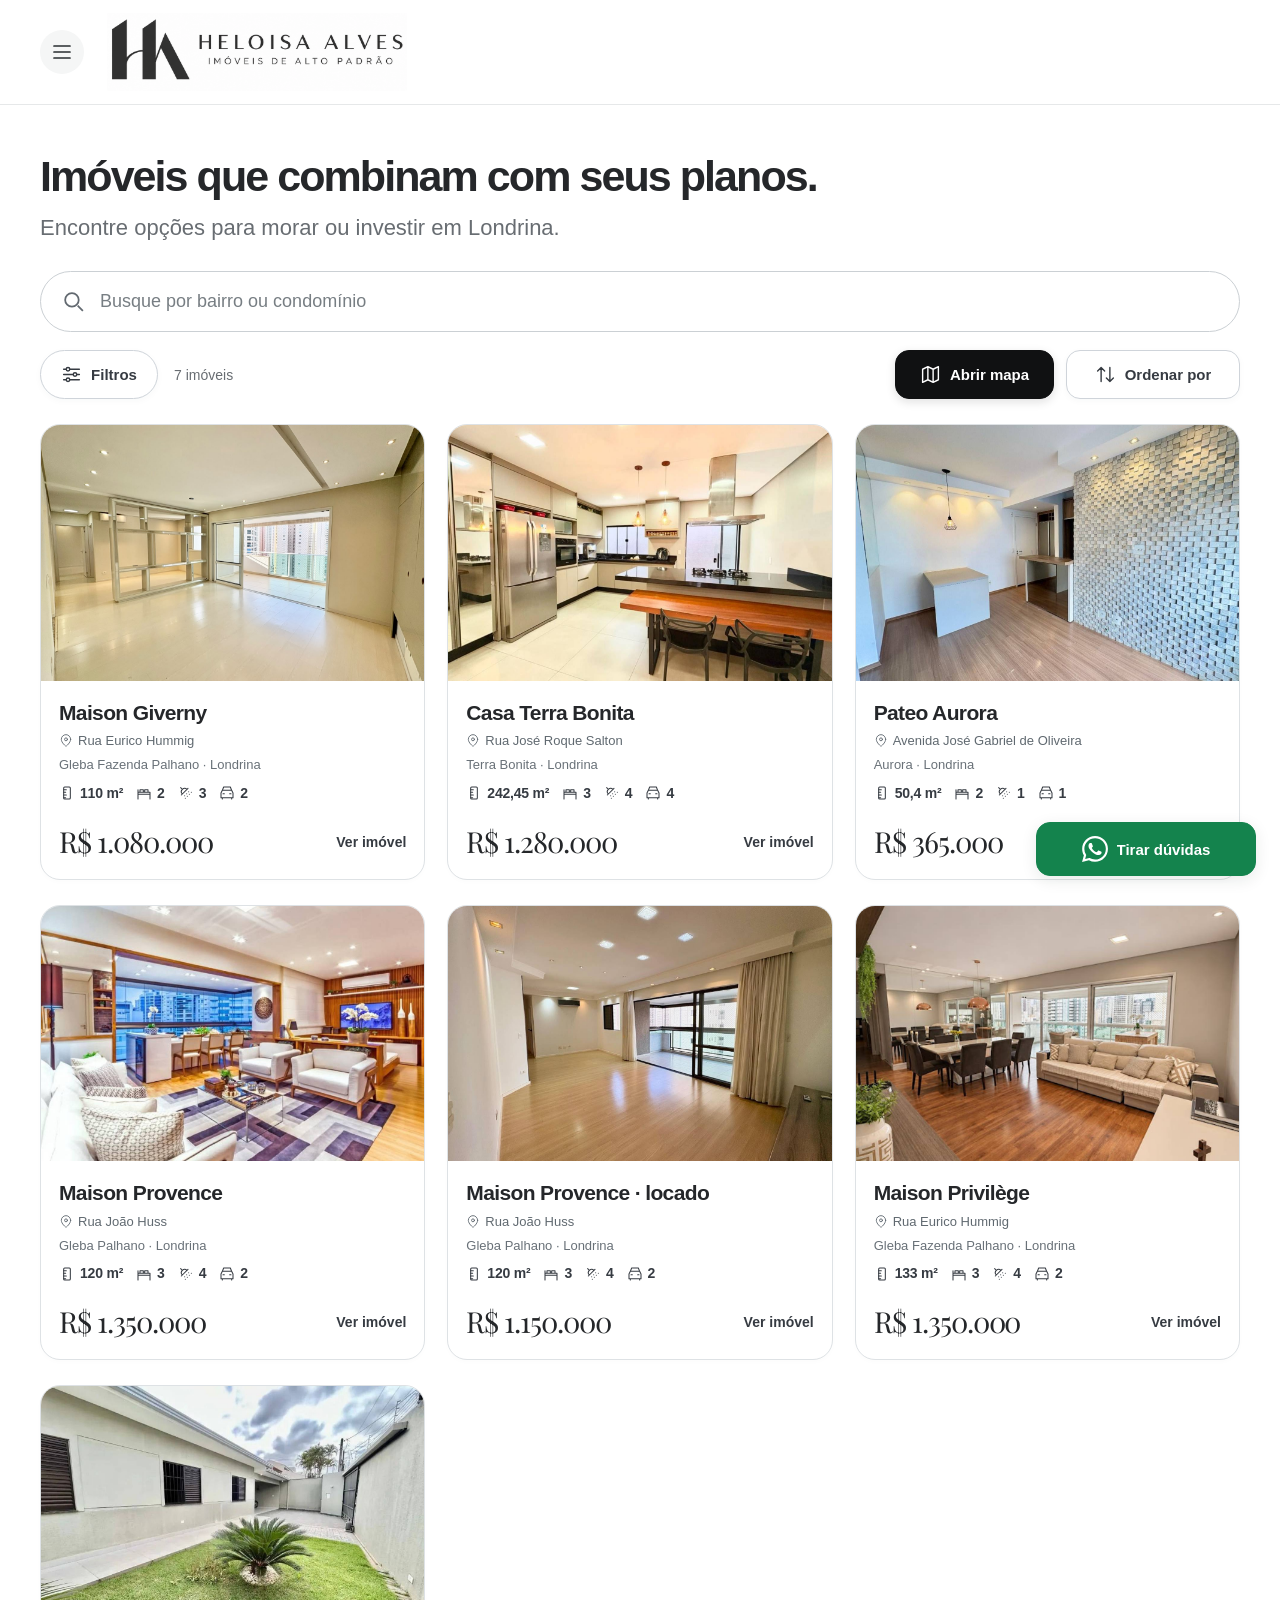
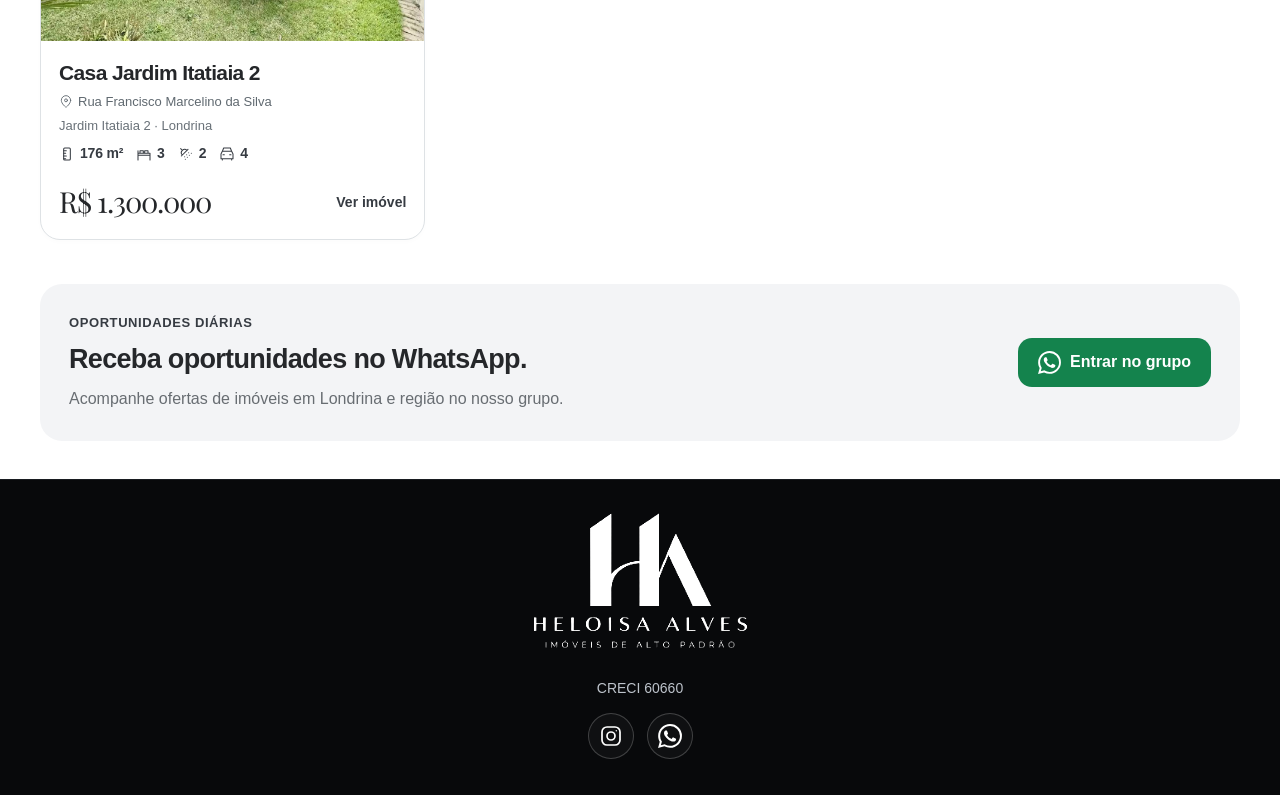
==== commit 66989a5b: "Padroniza resumo horizontal e inclui rua e quatro indicadores nos cards" ====
--- a/index.html
+++ b/index.html
@@ -1,4 +1,5 @@
 <!doctype html><html lang="pt-BR"><head>
+<script src="/property-facts.js" defer></script>
 <meta charset="utf-8"><meta name="viewport" content="width=device-width,initial-scale=1"><title>Heloísa Alves Imóveis | Casas e apartamentos em Londrina</title><meta name="description" content="Encontre casas e apartamentos à venda em Londrina com Heloísa Alves Imóveis. Busque por bairro ou condomínio, confira fotos e valores e converse pelo WhatsApp."><meta name="theme-color" content="#ffffff"><link rel="canonical" href="https://heloisa-alves.vercel.app/">
 <!-- seo:start -->
  <meta name="robots" content="index,follow,max-image-preview:large,max-snippet:-1,max-video-preview:-1">
@@ -99,10 +100,11 @@
 </script><link rel="stylesheet" href="/graphite-brand.css"><link rel="stylesheet" href="/floating-whatsapp.css">
 <link rel="stylesheet" href="/map-filters.css">
 <link rel="stylesheet" href="/browse-controls.css">
+<link rel="stylesheet" href="/property-facts.css">
 </head><body class="home-page site-has-floating" data-page="home"><svg class="icon-defs" aria-hidden="true" xmlns="http://www.w3.org/2000/svg"><defs>
 <symbol id="whatsapp-icon" viewBox="0 0 24 24"><path d="M17.472 14.382c-.297-.149-1.758-.867-2.03-.967-.273-.099-.471-.148-.67.15-.198.297-.767.966-.94 1.164-.174.198-.347.223-.644.074-.297-.148-1.255-.462-2.39-1.475-.883-.788-1.48-1.761-1.653-2.059-.173-.297-.018-.458.13-.606.134-.133.298-.347.446-.52.149-.174.198-.298.298-.496.099-.198.05-.372-.025-.52-.074-.149-.669-1.612-.916-2.207-.242-.58-.487-.5-.67-.51l-.57-.01c-.198 0-.52.075-.792.372-.272.298-1.04 1.016-1.04 2.48s1.065 2.876 1.213 3.074c.149.198 2.096 3.2 5.077 4.487.709.306 1.262.489 1.694.625.712.226 1.36.194 1.872.118.571-.085 1.758-.719 2.006-1.413.248-.694.248-1.289.173-1.413-.074-.124-.272-.198-.57-.347M12.05 21.785h-.004a9.87 9.87 0 0 1-5.031-1.378l-.361-.214-3.741.982.999-3.648-.235-.374a9.86 9.86 0 0 1-1.51-5.26c.002-5.45 4.436-9.884 9.887-9.884a9.82 9.82 0 0 1 7.021 2.91 9.825 9.825 0 0 1 2.9 7.023c-.003 5.45-4.437 9.883-9.925 9.843M20.46 3.49A11.85 11.85 0 0 0 12.05 0C5.496 0 .163 5.333.16 11.887c0 2.095.547 4.14 1.588 5.942L.06 24l6.306-1.654a11.88 11.88 0 0 0 5.68 1.447h.005c6.554 0 11.887-5.333 11.89-11.888a11.82 11.82 0 0 0-3.48-8.415Z"/></symbol>
 <symbol id="area-icon" viewBox="0 0 32 32"><path d="M5 13V5h8m6 0h8v8m0 6v8h-8m-6 0H5v-8M10 22 22 10m-7 0h7v7"/></symbol>
 <symbol id="bed-icon" viewBox="0 0 32 32"><path d="M4 26V11m24 15V11M4 21h24M4 15h24v6M8 15v-5h6v5m4 0v-5h6v5"/></symbol>
 <symbol id="car-icon" viewBox="0 0 32 32"><path d="m6 14 3-7h14l3 7M5 14h22v10H5zM8 24v3m16-3v3M8 18h4m8 0h4"/></symbol>
 <symbol id="share-icon" viewBox="0 0 24 24"><path d="M12 15V3m-4 4 4-4 4 4M5 12v9h14v-9"/></symbol>
-<symbol id="pin-icon" viewBox="0 0 24 24"><path d="M20 10c0 6-8 12-8 12S4 16 4 10a8 8 0 1 1 16 0Z"/><circle cx="12" cy="10" r="2.5"/></symbol><symbol id="instagram-icon" viewBox="0 0 24 24"><rect x="3" y="3" width="18" height="18" rx="5"/><circle cx="12" cy="12" r="4"/><circle class="instagram-dot" cx="17.5" cy="6.5" r="1"/></symbol></defs></svg><a class="skip" href="#imoveis">Ir para os imóveis</a><header class="site-header"><div class="site-header-inner"><button class="site-menu-toggle" type="button" aria-label="Abrir menu" aria-expanded="false" aria-haspopup="dialog" aria-controls="site-menu"><svg class="site-icon" viewBox="0 0 24 24" aria-hidden="true"><path d="M4 6h16M4 12h16M4 18h16"/></svg></button><a class="site-brand" href="/" aria-label="Heloísa Alves, início"><img src="/assets/logo-horizontal.png" alt="Heloísa Alves · Imóveis de alto padrão" width="2172" height="724"></a><nav class="site-header-nav" aria-label="Navegação principal"><a href="/#imoveis">Imóveis</a><a href="/#oportunidades">Oportunidades</a></nav></div></header><main class="home-wrap"><section class="home-intro" aria-labelledby="home-title"><h1 id="home-title">Imóveis que combinam com seus planos.</h1><p>Encontre opções para morar ou investir em Londrina.</p></section><section id="imoveis" aria-label="Encontre seu imóvel"><form class="home-search" role="search"><label for="property-search" class="visually-hidden">Busque por bairro ou condomínio</label><svg viewBox="0 0 24 24" aria-hidden="true"><circle cx="10.5" cy="10.5" r="6.5"/><path d="m16 16 5 5"/></svg><input id="property-search" type="search" placeholder="Busque por bairro ou condomínio" autocomplete="off" enterkeyhint="search" aria-controls="home-properties"><button class="home-search-clear" type="button" aria-label="Limpar busca" hidden>✕</button></form><div class="home-filter-row"><div class="home-view-tools"><button type="button" class="home-browse-filter" data-map-filter="all" aria-haspopup="dialog" aria-expanded="false" aria-controls="property-filters-dialog"><svg viewBox="0 0 24 24" aria-hidden="true"><path d="M3 6h18M3 12h18M3 18h18"/><circle cx="8" cy="6" r="2" fill="white"/><circle cx="16" cy="12" r="2" fill="white"/><circle cx="8" cy="18" r="2" fill="white"/></svg><span>Filtros</span><span class="browse-filter-badge" hidden aria-hidden="true"></span></button><p class="home-results" role="status" aria-live="polite">7 imóveis</p><div class="home-browse-actions"><button type="button" class="home-map-open" data-home-view="map" aria-expanded="false" aria-controls="home-map-panel"><svg viewBox="0 0 24 24" aria-hidden="true"><path d="m3 6 6-3 6 3 6-3v15l-6 3-6-3-6 3V6Zm6-3v15m6-12v15"/></svg><span>Abrir mapa</span></button><button type="button" class="home-sort-control" aria-haspopup="dialog" aria-expanded="false" aria-controls="sort-dialog"><svg viewBox="0 0 24 24" aria-hidden="true"><path d="M7 20V4m-4 4 4-4 4 4m6-4v16m-4-4 4 4 4-4"/></svg><span class="home-sort-label">Ordenar por</span></button></div></div></div><div class="home-browse"><ul class="home-properties" id="home-properties" aria-label="Imóveis disponíveis"><li data-home-property data-kind="apartamento" data-search="Maison Giverny Gleba Fazenda Palhano Londrina Apartamento"><a class="home-property" href="/imoveis/maison-giverny/" aria-label="Conhecer Maison Giverny"><div class="home-photo"><img src="/assets/photo-2.jpg" alt="Sala ampla do Maison Giverny" width="1280" height="960" fetchpriority="high" decoding="async"></div><div class="home-property-body"><h2>Maison Giverny</h2><p class="home-place">Gleba Fazenda Palhano · Londrina</p><p class="home-facts">110 m² · 2 quartos · 2 vagas</p><div class="home-property-bottom"><p class="home-price">R$ 1.080.000</p><span class="home-view">Ver imóvel</span></div></div></a></li><li data-home-property data-kind="casa" data-search="Casa reformada com espaço gourmet no Terra Bonita Terra Bonita Londrina Casa"><a class="home-property" href="/imoveis/casa-terra-bonita-242m/" aria-label="Conhecer Casa reformada com espaço gourmet no Terra Bonita"><div class="home-photo"><img src="/assets/imoveis/casa-terra-bonita-242m/foto-01.webp" alt="Ambiente de Casa reformada com espaço gourmet no Terra Bonita" width="1280" height="960" loading="lazy" decoding="async"></div><div class="home-property-body"><h2>Casa Terra Bonita</h2><p class="home-place">Terra Bonita · Londrina</p><p class="home-facts">242,45 m² · 3 quartos · 4 vagas</p><div class="home-property-bottom"><p class="home-price">R$ 1.280.000</p><span class="home-view">Ver imóvel</span></div></div></a></li><li data-home-property data-kind="apartamento" data-search="Pateo Aurora Aurora Londrina Apartamento"><a class="home-property" href="/imoveis/pateo-aurora-50m/" aria-label="Conhecer Pateo Aurora"><div class="home-photo"><img src="/assets/imoveis/pateo-aurora-50m/foto-01.webp" alt="Ambiente de Pateo Aurora" width="1280" height="960" loading="lazy" decoding="async"></div><div class="home-property-body"><h2>Pateo Aurora</h2><p class="home-place">Aurora · Londrina</p><p class="home-facts">50,4 m² · 2 quartos · 1 vaga</p><div class="home-property-bottom"><p class="home-price">R$ 365.000</p><span class="home-view">Ver imóvel</span></div></div></a></li><li data-home-property data-kind="apartamento" data-search="Maison Provence Gleba Palhano Londrina Apartamento"><a class="home-property" href="/imoveis/maison-provence-120m/" aria-label="Conhecer Maison Provence"><div class="home-photo"><img src="/assets/imoveis/maison-provence-120m/foto-01.webp" alt="Ambiente de Maison Provence" width="1280" height="960" loading="lazy" decoding="async"></div><div class="home-property-body"><h2>Maison Provence</h2><p class="home-place">Gleba Palhano · Londrina</p><p class="home-facts">120 m² · 3 quartos · 2 vagas</p><div class="home-property-bottom"><p class="home-price">R$ 1.350.000</p><span class="home-view">Ver imóvel</span></div></div></a></li><li data-home-property data-kind="apartamento" data-search="Maison Provence Gleba Palhano Londrina Apartamento"><a class="home-property" href="/imoveis/maison-provence-para-investir/" aria-label="Conhecer Maison Provence"><div class="home-photo"><img src="/assets/imoveis/maison-provence-para-investir/foto-01.webp" alt="Ambiente de Maison Provence" width="1280" height="960" loading="lazy" decoding="async"></div><div class="home-property-body"><h2>Maison Provence · locado</h2><p class="home-place">Gleba Palhano · Londrina</p><p class="home-facts">120 m² · 3 quartos · 2 vagas</p><div class="home-property-bottom"><p class="home-price">R$ 1.150.000</p><span class="home-view">Ver imóvel</span></div></div></a></li><li data-home-property data-kind="apartamento" data-search="Maison Privilège Gleba Fazenda Palhano Londrina Apartamento"><a class="home-property" href="/imoveis/maison-privilege-133m/" aria-label="Conhecer Maison Privilège"><div class="home-photo"><img src="/assets/imoveis/maison-privilege-133m/foto-01.webp" alt="Ambiente de Maison Privilège" width="1280" height="960" loading="lazy" decoding="async"></div><div class="home-property-body"><h2>Maison Privilège</h2><p class="home-place">Gleba Fazenda Palhano · Londrina</p><p class="home-facts">133 m² · 3 quartos · 2 vagas</p><div class="home-property-bottom"><p class="home-price">R$ 1.350.000</p><span class="home-view">Ver imóvel</span></div></div></a></li><li data-home-property data-kind="casa" data-search="Casa com jardim no Jardim Itatiaia 2 Jardim Itatiaia 2 Londrina Casa"><a class="home-property" href="/imoveis/casa-jardim-itatiaia-176m/" aria-label="Conhecer Casa com jardim no Jardim Itatiaia 2"><div class="home-photo"><img src="/assets/imoveis/casa-jardim-itatiaia-176m/foto-01.webp" alt="Ambiente de Casa com jardim no Jardim Itatiaia 2" width="1280" height="960" loading="lazy" decoding="async"></div><div class="home-property-body"><h2>Casa Jardim Itatiaia 2</h2><p class="home-place">Jardim Itatiaia 2 · Londrina</p><p class="home-facts">176 m² · 3 quartos · 4 vagas</p><div class="home-property-bottom"><p class="home-price">R$ 1.300.000</p><span class="home-view">Ver imóvel</span></div></div></a></li></ul><aside class="home-map-panel" id="home-map-panel" aria-label="Imóveis no mapa" hidden><div class="map-canvas-wrap"><div id="property-map" aria-label="Mapa com valores dos imóveis em Londrina"></div><div class="map-area-actions"><button type="button" id="map-search-area" hidden>Buscar nesta área</button><button type="button" id="map-show-all" hidden>Mostrar todos</button></div><p class="map-status" id="map-status" role="status" aria-live="polite" hidden></p></div><div class="map-selection" id="map-selection" aria-label="Imóvel selecionado no mapa" hidden></div><p class="map-location-caption">Pins indicam localizações aproximadas. Toque em um preço para conhecer o imóvel.</p></aside></div><div class="home-empty" hidden><h2>Nenhum imóvel encontrado</h2><p>Tente outro bairro ou condomínio, ou veja todos os imóveis.</p><button type="button" class="home-reset">Limpar filtros</button></div></section><section class="home-opportunities" id="oportunidades"><div><span class="home-eyebrow">Oportunidades diárias</span><h2>Receba oportunidades no WhatsApp.</h2><p>Acompanhe ofertas de imóveis em Londrina e região no nosso grupo.</p></div><a href="https://chat.whatsapp.com/D4AI891pdOp2eEPSsWIqWE?s=cl&p=a&iam=2" target="_blank" rel="noopener noreferrer" class="home-group-button"><svg viewBox="0 0 24 24" aria-hidden="true"><use href="#whatsapp-icon"/></svg>Entrar no grupo</a></section></main><footer class="site-footer"><a class="site-footer-brand" href="/" aria-label="Heloísa Alves, voltar ao início"><img src="/assets/logo-silver.png" alt="Heloísa Alves · Imóveis de alto padrão" width="1254" height="1254" loading="lazy"></a><p class="site-footer-creci" data-creci>CRECI 60660</p><div class="site-footer-socials"><a class="site-social-link" href="https://www.instagram.com/helo_alvesf/" target="_blank" rel="noopener noreferrer" aria-label="Instagram da marca: @helo_alvesf"><svg class="site-icon" viewBox="0 0 24 24" aria-hidden="true"><rect x="3" y="3" width="18" height="18" rx="5"/><circle cx="12" cy="12" r="4"/><circle cx="17.3" cy="6.7" r=".7" fill="currentColor" stroke="none"/></svg></a><a data-whatsapp-context="general" class="site-social-link site-social-whatsapp whatsapp" href="https://wa.me/5543988318811?text=Ol%C3%A1!%20%F0%9F%91%8B%0AVim%20pelo%20site%20e%20gostaria%20de%20tirar%20uma%20d%C3%BAvida." target="_blank" rel="noopener noreferrer" aria-label="Atendimento pelo WhatsApp: (43) 98831-8811" data-meta-event="WhatsAppClick"><svg class="site-icon site-icon-fill" viewBox="0 0 24 24" aria-hidden="true"><path d="M17.472 14.382c-.297-.149-1.758-.867-2.03-.967-.273-.099-.471-.148-.67.15-.198.297-.767.966-.94 1.164-.174.198-.347.223-.644.074-.297-.148-1.255-.462-2.39-1.475-.883-.788-1.48-1.761-1.653-2.059-.173-.297-.018-.458.13-.606.134-.133.298-.347.446-.52.149-.174.198-.298.298-.496.099-.198.05-.372-.025-.52-.074-.149-.669-1.612-.916-2.207-.242-.58-.487-.5-.67-.51l-.57-.01c-.198 0-.52.075-.792.372-.272.298-1.04 1.016-1.04 2.48s1.065 2.876 1.213 3.074c.149.198 2.096 3.2 5.077 4.487.709.306 1.262.489 1.694.625.712.226 1.36.194 1.872.118.571-.085 1.758-.719 2.006-1.413.248-.694.248-1.289.173-1.413-.074-.124-.272-.198-.57-.347M12.05 21.785h-.004a9.87 9.87 0 0 1-5.031-1.378l-.361-.214-3.741.982.999-3.648-.235-.374a9.86 9.86 0 0 1-1.51-5.26c.002-5.45 4.436-9.884 9.887-9.884a9.82 9.82 0 0 1 7.021 2.91 9.825 9.825 0 0 1 2.9 7.023c-.003 5.45-4.437 9.883-9.925 9.843M20.46 3.49A11.85 11.85 0 0 0 12.05 0C5.496 0 .163 5.333.16 11.887c0 2.095.547 4.14 1.588 5.942L.06 24l6.306-1.654a11.88 11.88 0 0 0 5.68 1.447h.005c6.554 0 11.887-5.333 11.89-11.888a11.82 11.82 0 0 0-3.48-8.415Z"/></svg></a></div></footer><aside class="home-contact-actions" aria-label="Contato e oportunidades"><a data-whatsapp-context="general" class="home-contact-button home-contact-inquiry" href="https://wa.me/5543988318811?text=Ol%C3%A1!%20%F0%9F%91%8B%0AVim%20pelo%20site%20e%20gostaria%20de%20tirar%20uma%20d%C3%BAvida." target="_blank" rel="noopener noreferrer" data-meta-event="WhatsAppClick"><svg viewBox="0 0 24 24" aria-hidden="true"><use href="#whatsapp-icon"/></svg><span>Tirar dúvidas</span></a><a class="home-contact-button home-contact-group" href="https://chat.whatsapp.com/D4AI891pdOp2eEPSsWIqWE?s=cl&amp;p=a&amp;iam=2" target="_blank" rel="noopener noreferrer" data-meta-event="GroupInviteClick"><svg viewBox="0 0 24 24" aria-hidden="true"><use href="#whatsapp-icon"/></svg><span>Entrar no grupo de oportunidades</span></a></aside><!-- shared-menu:start --><dialog id="site-menu" class="site-menu" aria-labelledby="site-menu-title"><div class="site-menu-panel"><div class="site-menu-top"><a class="site-brand" href="/" aria-label="Heloísa Alves, início"><img src="/assets/logo-horizontal.png" alt="Heloísa Alves · Imóveis de alto padrão" width="2172" height="724"></a><button class="site-menu-close" type="button" aria-label="Fechar menu"><svg class="site-icon" viewBox="0 0 24 24" aria-hidden="true"><path d="m6 6 12 12M6 18 18 6"/></svg></button></div><h2 id="site-menu-title">Encontre o seu<br>próximo imóvel.</h2><nav class="site-menu-links" aria-label="Explorar o site"><a class="site-menu-card" href="/#imoveis"><span class="site-menu-card-icon"><svg class="site-icon" viewBox="0 0 24 24" aria-hidden="true"><path d="M5 21V4h11v17M16 10h4v11M3 21h19M8 8h5M8 12h5M8 16h5M9 21v-2h3v2"/></svg></span><span class="site-menu-card-copy"><strong>Imóveis</strong><span>Explore casas e apartamentos</span></span></a><a class="site-menu-card" href="/#oportunidades"><span class="site-menu-card-icon"><svg class="site-icon site-icon-fill" viewBox="0 0 24 24" aria-hidden="true"><path d="M17.472 14.382c-.297-.149-1.758-.867-2.03-.967-.273-.099-.471-.148-.67.15-.198.297-.767.966-.94 1.164-.174.198-.347.223-.644.074-.297-.148-1.255-.462-2.39-1.475-.883-.788-1.48-1.761-1.653-2.059-.173-.297-.018-.458.13-.606.134-.133.298-.347.446-.52.149-.174.198-.298.298-.496.099-.198.05-.372-.025-.52-.074-.149-.669-1.612-.916-2.207-.242-.58-.487-.5-.67-.51l-.57-.01c-.198 0-.52.075-.792.372-.272.298-1.04 1.016-1.04 2.48s1.065 2.876 1.213 3.074c.149.198 2.096 3.2 5.077 4.487.709.306 1.262.489 1.694.625.712.226 1.36.194 1.872.118.571-.085 1.758-.719 2.006-1.413.248-.694.248-1.289.173-1.413-.074-.124-.272-.198-.57-.347M12.05 21.785h-.004a9.87 9.87 0 0 1-5.031-1.378l-.361-.214-3.741.982.999-3.648-.235-.374a9.86 9.86 0 0 1-1.51-5.26c.002-5.45 4.436-9.884 9.887-9.884a9.82 9.82 0 0 1 7.021 2.91 9.825 9.825 0 0 1 2.9 7.023c-.003 5.45-4.437 9.883-9.925 9.843M20.46 3.49A11.85 11.85 0 0 0 12.05 0C5.496 0 .163 5.333.16 11.887c0 2.095.547 4.14 1.588 5.942L.06 24l6.306-1.654a11.88 11.88 0 0 0 5.68 1.447h.005c6.554 0 11.887-5.333 11.89-11.888a11.82 11.82 0 0 0-3.48-8.415Z"/></svg></span><span class="site-menu-card-copy"><strong>Oportunidades</strong><span>Encontre boas oportunidades em Londrina e região</span></span></a></nav><div class="site-menu-bottom"><div class="site-menu-social"><a href="https://www.instagram.com/helo_alvesf/" target="_blank" rel="noopener noreferrer" aria-label="Instagram da marca: @helo_alvesf"><svg class="site-icon" viewBox="0 0 24 24" aria-hidden="true"><rect x="3" y="3" width="18" height="18" rx="5"/><circle cx="12" cy="12" r="4"/><circle cx="17.3" cy="6.7" r=".7" fill="currentColor" stroke="none"/></svg><span>@helo_alvesf</span></a><span data-creci>CRECI 60660</span></div><a data-whatsapp-context="general" class="site-menu-contact whatsapp" href="https://wa.me/5543988318811?text=Ol%C3%A1!%20%F0%9F%91%8B%0AVim%20pelo%20site%20e%20gostaria%20de%20tirar%20uma%20d%C3%BAvida." target="_blank" rel="noopener noreferrer" data-meta-event="WhatsAppClick"><svg class="site-icon site-icon-fill" viewBox="0 0 24 24" aria-hidden="true"><path d="M17.472 14.382c-.297-.149-1.758-.867-2.03-.967-.273-.099-.471-.148-.67.15-.198.297-.767.966-.94 1.164-.174.198-.347.223-.644.074-.297-.148-1.255-.462-2.39-1.475-.883-.788-1.48-1.761-1.653-2.059-.173-.297-.018-.458.13-.606.134-.133.298-.347.446-.52.149-.174.198-.298.298-.496.099-.198.05-.372-.025-.52-.074-.149-.669-1.612-.916-2.207-.242-.58-.487-.5-.67-.51l-.57-.01c-.198 0-.52.075-.792.372-.272.298-1.04 1.016-1.04 2.48s1.065 2.876 1.213 3.074c.149.198 2.096 3.2 5.077 4.487.709.306 1.262.489 1.694.625.712.226 1.36.194 1.872.118.571-.085 1.758-.719 2.006-1.413.248-.694.248-1.289.173-1.413-.074-.124-.272-.198-.57-.347M12.05 21.785h-.004a9.87 9.87 0 0 1-5.031-1.378l-.361-.214-3.741.982.999-3.648-.235-.374a9.86 9.86 0 0 1-1.51-5.26c.002-5.45 4.436-9.884 9.887-9.884a9.82 9.82 0 0 1 7.021 2.91 9.825 9.825 0 0 1 2.9 7.023c-.003 5.45-4.437 9.883-9.925 9.843M20.46 3.49A11.85 11.85 0 0 0 12.05 0C5.496 0 .163 5.333.16 11.887c0 2.095.547 4.14 1.588 5.942L.06 24l6.306-1.654a11.88 11.88 0 0 0 5.68 1.447h.005c6.554 0 11.887-5.333 11.89-11.888a11.82 11.82 0 0 0-3.48-8.415Z"/></svg><span>Tirar dúvidas</span></a></div></div></dialog><!-- shared-menu:end --><script src="/floating-whatsapp.js" defer></script><script src="/map-filters.js" defer></script><dialog class="sort-dialog" id="sort-dialog" aria-labelledby="sort-title"><form id="property-sort"><div class="sort-heading"><h2 id="sort-title" tabindex="-1"><svg viewBox="0 0 24 24" aria-hidden="true"><path d="M7 20V4m-4 4 4-4 4 4m6-4v16m-4-4 4 4 4-4"/></svg>Ordenar por</h2><button type="button" class="sort-close" aria-label="Fechar ordenação"><svg viewBox="0 0 24 24" aria-hidden="true"><path d="m6 6 12 12M18 6 6 18"/></svg></button></div><fieldset class="sort-options"><legend class="visually-hidden">Escolha como ordenar os imóveis</legend><label class="sort-option"><input type="radio" name="order" value="featured" checked><span>Mais relevantes</span></label><label class="sort-option"><input type="radio" name="order" value="recent"><span>Mais recente</span></label><label class="sort-option"><input type="radio" name="order" value="price-asc"><span>Menor preço</span></label><label class="sort-option"><input type="radio" name="order" value="price-desc"><span>Maior preço</span></label><label class="sort-option"><input type="radio" name="order" value="area-desc"><span>Maior área</span></label></fieldset><button type="submit" class="sort-apply">Aplicar</button></form></dialog></body></html>+<symbol id="pin-icon" viewBox="0 0 24 24"><path d="M20 10c0 6-8 12-8 12S4 16 4 10a8 8 0 1 1 16 0Z"/><circle cx="12" cy="10" r="2.5"/></symbol><symbol id="instagram-icon" viewBox="0 0 24 24"><rect x="3" y="3" width="18" height="18" rx="5"/><circle cx="12" cy="12" r="4"/><circle class="instagram-dot" cx="17.5" cy="6.5" r="1"/></symbol></defs></svg><a class="skip" href="#imoveis">Ir para os imóveis</a><header class="site-header"><div class="site-header-inner"><button class="site-menu-toggle" type="button" aria-label="Abrir menu" aria-expanded="false" aria-haspopup="dialog" aria-controls="site-menu"><svg class="site-icon" viewBox="0 0 24 24" aria-hidden="true"><path d="M4 6h16M4 12h16M4 18h16"/></svg></button><a class="site-brand" href="/" aria-label="Heloísa Alves, início"><img src="/assets/logo-horizontal.png" alt="Heloísa Alves · Imóveis de alto padrão" width="2172" height="724"></a><nav class="site-header-nav" aria-label="Navegação principal"><a href="/#imoveis">Imóveis</a><a href="/#oportunidades">Oportunidades</a></nav></div></header><main class="home-wrap"><section class="home-intro" aria-labelledby="home-title"><h1 id="home-title">Imóveis que combinam com seus planos.</h1><p>Encontre opções para morar ou investir em Londrina.</p></section><section id="imoveis" aria-label="Encontre seu imóvel"><form class="home-search" role="search"><label for="property-search" class="visually-hidden">Busque por bairro ou condomínio</label><svg viewBox="0 0 24 24" aria-hidden="true"><circle cx="10.5" cy="10.5" r="6.5"/><path d="m16 16 5 5"/></svg><input id="property-search" type="search" placeholder="Busque por bairro ou condomínio" autocomplete="off" enterkeyhint="search" aria-controls="home-properties"><button class="home-search-clear" type="button" aria-label="Limpar busca" hidden>✕</button></form><div class="home-filter-row"><div class="home-view-tools"><button type="button" class="home-browse-filter" data-map-filter="all" aria-haspopup="dialog" aria-expanded="false" aria-controls="property-filters-dialog"><svg viewBox="0 0 24 24" aria-hidden="true"><path d="M3 6h18M3 12h18M3 18h18"/><circle cx="8" cy="6" r="2" fill="white"/><circle cx="16" cy="12" r="2" fill="white"/><circle cx="8" cy="18" r="2" fill="white"/></svg><span>Filtros</span><span class="browse-filter-badge" hidden aria-hidden="true"></span></button><p class="home-results" role="status" aria-live="polite">7 imóveis</p><div class="home-browse-actions"><button type="button" class="home-map-open" data-home-view="map" aria-expanded="false" aria-controls="home-map-panel"><svg viewBox="0 0 24 24" aria-hidden="true"><path d="m3 6 6-3 6 3 6-3v15l-6 3-6-3-6 3V6Zm6-3v15m6-12v15"/></svg><span>Abrir mapa</span></button><button type="button" class="home-sort-control" aria-haspopup="dialog" aria-expanded="false" aria-controls="sort-dialog"><svg viewBox="0 0 24 24" aria-hidden="true"><path d="M7 20V4m-4 4 4-4 4 4m6-4v16m-4-4 4 4 4-4"/></svg><span class="home-sort-label">Ordenar por</span></button></div></div></div><div class="home-browse"><ul class="home-properties" id="home-properties" aria-label="Imóveis disponíveis"><li data-home-property data-kind="apartamento" data-search="Maison Giverny Gleba Fazenda Palhano Londrina Apartamento"><a class="home-property" href="/imoveis/maison-giverny/" aria-label="Conhecer Maison Giverny"><div class="home-photo"><img src="/assets/photo-2.jpg" alt="Sala ampla do Maison Giverny" width="1280" height="960" fetchpriority="high" decoding="async"></div><div class="home-property-body"><h2>Maison Giverny</h2><p class="home-street property-card-street"><svg class="fact-icon" viewBox="0 0 24 24" aria-hidden="true"><path d="M20 10c0 6-8 12-8 12S4 16 4 10a8 8 0 1 1 16 0Z"/><circle cx="12" cy="10" r="2.5"/></svg><span>Rua Eurico Hummig</span></p><p class="home-place">Gleba Fazenda Palhano · Londrina</p><p class="home-facts property-card-facts"><span class="property-fact" data-fact="area" role="group" aria-label="Área privativa: 110 m²"><svg class="fact-icon" viewBox="0 0 24 24" aria-hidden="true"><rect x="7" y="3" width="10" height="18" rx="1.5"/><path d="M7 7h4M7 11h3M7 15h4M7 19h3"/></svg><strong>110 m²</strong></span><span class="property-fact" data-fact="bed" role="group" aria-label="2 quartos"><svg class="fact-icon" viewBox="0 0 24 24" aria-hidden="true"><path d="M3 18V7m0 7h18v4M3 11h18v7M6 11V7h5v4m2 0V7h5v4M3 18v3m18-3v3"/></svg><strong>2</strong></span><span class="property-fact" data-fact="bath" role="group" aria-label="3 banheiros"><svg class="fact-icon" viewBox="0 0 24 24" aria-hidden="true"><path d="m4 4 2.5 2.5M13.5 6.5a4.95 4.95 0 0 0-7 7M15 5 5 15M14 17v.01M10 16v.01M13 13v.01M16 10v.01M17 14v.01M20 11v.01M11 20v.01"/></svg><strong>3</strong></span><span class="property-fact" data-fact="car" role="group" aria-label="2 vagas"><svg class="fact-icon" viewBox="0 0 24 24" aria-hidden="true"><path d="m5 8 2-5h10l2 5m-14 0h14l2 4v7H3v-7l2-4Zm0 11v2m14-2v2M6 13h2m8 0h2"/></svg><strong>2</strong></span></p><div class="home-property-bottom"><p class="home-price">R$ 1.080.000</p><span class="home-view">Ver imóvel</span></div></div></a></li><li data-home-property data-kind="casa" data-search="Casa reformada com espaço gourmet no Terra Bonita Terra Bonita Londrina Casa"><a class="home-property" href="/imoveis/casa-terra-bonita-242m/" aria-label="Conhecer Casa reformada com espaço gourmet no Terra Bonita"><div class="home-photo"><img src="/assets/imoveis/casa-terra-bonita-242m/foto-01.webp" alt="Ambiente de Casa reformada com espaço gourmet no Terra Bonita" width="1280" height="960" loading="lazy" decoding="async"></div><div class="home-property-body"><h2>Casa Terra Bonita</h2><p class="home-street property-card-street"><svg class="fact-icon" viewBox="0 0 24 24" aria-hidden="true"><path d="M20 10c0 6-8 12-8 12S4 16 4 10a8 8 0 1 1 16 0Z"/><circle cx="12" cy="10" r="2.5"/></svg><span>Rua José Roque Salton</span></p><p class="home-place">Terra Bonita · Londrina</p><p class="home-facts property-card-facts"><span class="property-fact" data-fact="area" role="group" aria-label="Área construída: 242,45 m²"><svg class="fact-icon" viewBox="0 0 24 24" aria-hidden="true"><rect x="7" y="3" width="10" height="18" rx="1.5"/><path d="M7 7h4M7 11h3M7 15h4M7 19h3"/></svg><strong>242,45 m²</strong></span><span class="property-fact" data-fact="bed" role="group" aria-label="3 quartos"><svg class="fact-icon" viewBox="0 0 24 24" aria-hidden="true"><path d="M3 18V7m0 7h18v4M3 11h18v7M6 11V7h5v4m2 0V7h5v4M3 18v3m18-3v3"/></svg><strong>3</strong></span><span class="property-fact" data-fact="bath" role="group" aria-label="4 banheiros"><svg class="fact-icon" viewBox="0 0 24 24" aria-hidden="true"><path d="m4 4 2.5 2.5M13.5 6.5a4.95 4.95 0 0 0-7 7M15 5 5 15M14 17v.01M10 16v.01M13 13v.01M16 10v.01M17 14v.01M20 11v.01M11 20v.01"/></svg><strong>4</strong></span><span class="property-fact" data-fact="car" role="group" aria-label="4 vagas"><svg class="fact-icon" viewBox="0 0 24 24" aria-hidden="true"><path d="m5 8 2-5h10l2 5m-14 0h14l2 4v7H3v-7l2-4Zm0 11v2m14-2v2M6 13h2m8 0h2"/></svg><strong>4</strong></span></p><div class="home-property-bottom"><p class="home-price">R$ 1.280.000</p><span class="home-view">Ver imóvel</span></div></div></a></li><li data-home-property data-kind="apartamento" data-search="Pateo Aurora Aurora Londrina Apartamento"><a class="home-property" href="/imoveis/pateo-aurora-50m/" aria-label="Conhecer Pateo Aurora"><div class="home-photo"><img src="/assets/imoveis/pateo-aurora-50m/foto-01.webp" alt="Ambiente de Pateo Aurora" width="1280" height="960" loading="lazy" decoding="async"></div><div class="home-property-body"><h2>Pateo Aurora</h2><p class="home-street property-card-street"><svg class="fact-icon" viewBox="0 0 24 24" aria-hidden="true"><path d="M20 10c0 6-8 12-8 12S4 16 4 10a8 8 0 1 1 16 0Z"/><circle cx="12" cy="10" r="2.5"/></svg><span>Avenida José Gabriel de Oliveira</span></p><p class="home-place">Aurora · Londrina</p><p class="home-facts property-card-facts"><span class="property-fact" data-fact="area" role="group" aria-label="Área útil: 50,4 m²"><svg class="fact-icon" viewBox="0 0 24 24" aria-hidden="true"><rect x="7" y="3" width="10" height="18" rx="1.5"/><path d="M7 7h4M7 11h3M7 15h4M7 19h3"/></svg><strong>50,4 m²</strong></span><span class="property-fact" data-fact="bed" role="group" aria-label="2 quartos"><svg class="fact-icon" viewBox="0 0 24 24" aria-hidden="true"><path d="M3 18V7m0 7h18v4M3 11h18v7M6 11V7h5v4m2 0V7h5v4M3 18v3m18-3v3"/></svg><strong>2</strong></span><span class="property-fact" data-fact="bath" role="group" aria-label="1 banheiro"><svg class="fact-icon" viewBox="0 0 24 24" aria-hidden="true"><path d="m4 4 2.5 2.5M13.5 6.5a4.95 4.95 0 0 0-7 7M15 5 5 15M14 17v.01M10 16v.01M13 13v.01M16 10v.01M17 14v.01M20 11v.01M11 20v.01"/></svg><strong>1</strong></span><span class="property-fact" data-fact="car" role="group" aria-label="1 vaga"><svg class="fact-icon" viewBox="0 0 24 24" aria-hidden="true"><path d="m5 8 2-5h10l2 5m-14 0h14l2 4v7H3v-7l2-4Zm0 11v2m14-2v2M6 13h2m8 0h2"/></svg><strong>1</strong></span></p><div class="home-property-bottom"><p class="home-price">R$ 365.000</p><span class="home-view">Ver imóvel</span></div></div></a></li><li data-home-property data-kind="apartamento" data-search="Maison Provence Gleba Palhano Londrina Apartamento"><a class="home-property" href="/imoveis/maison-provence-120m/" aria-label="Conhecer Maison Provence"><div class="home-photo"><img src="/assets/imoveis/maison-provence-120m/foto-01.webp" alt="Ambiente de Maison Provence" width="1280" height="960" loading="lazy" decoding="async"></div><div class="home-property-body"><h2>Maison Provence</h2><p class="home-street property-card-street"><svg class="fact-icon" viewBox="0 0 24 24" aria-hidden="true"><path d="M20 10c0 6-8 12-8 12S4 16 4 10a8 8 0 1 1 16 0Z"/><circle cx="12" cy="10" r="2.5"/></svg><span>Rua João Huss</span></p><p class="home-place">Gleba Palhano · Londrina</p><p class="home-facts property-card-facts"><span class="property-fact" data-fact="area" role="group" aria-label="Área privativa: 120 m²"><svg class="fact-icon" viewBox="0 0 24 24" aria-hidden="true"><rect x="7" y="3" width="10" height="18" rx="1.5"/><path d="M7 7h4M7 11h3M7 15h4M7 19h3"/></svg><strong>120 m²</strong></span><span class="property-fact" data-fact="bed" role="group" aria-label="3 quartos"><svg class="fact-icon" viewBox="0 0 24 24" aria-hidden="true"><path d="M3 18V7m0 7h18v4M3 11h18v7M6 11V7h5v4m2 0V7h5v4M3 18v3m18-3v3"/></svg><strong>3</strong></span><span class="property-fact" data-fact="bath" role="group" aria-label="4 banheiros"><svg class="fact-icon" viewBox="0 0 24 24" aria-hidden="true"><path d="m4 4 2.5 2.5M13.5 6.5a4.95 4.95 0 0 0-7 7M15 5 5 15M14 17v.01M10 16v.01M13 13v.01M16 10v.01M17 14v.01M20 11v.01M11 20v.01"/></svg><strong>4</strong></span><span class="property-fact" data-fact="car" role="group" aria-label="2 vagas"><svg class="fact-icon" viewBox="0 0 24 24" aria-hidden="true"><path d="m5 8 2-5h10l2 5m-14 0h14l2 4v7H3v-7l2-4Zm0 11v2m14-2v2M6 13h2m8 0h2"/></svg><strong>2</strong></span></p><div class="home-property-bottom"><p class="home-price">R$ 1.350.000</p><span class="home-view">Ver imóvel</span></div></div></a></li><li data-home-property data-kind="apartamento" data-search="Maison Provence Gleba Palhano Londrina Apartamento"><a class="home-property" href="/imoveis/maison-provence-para-investir/" aria-label="Conhecer Maison Provence"><div class="home-photo"><img src="/assets/imoveis/maison-provence-para-investir/foto-01.webp" alt="Ambiente de Maison Provence" width="1280" height="960" loading="lazy" decoding="async"></div><div class="home-property-body"><h2>Maison Provence · locado</h2><p class="home-street property-card-street"><svg class="fact-icon" viewBox="0 0 24 24" aria-hidden="true"><path d="M20 10c0 6-8 12-8 12S4 16 4 10a8 8 0 1 1 16 0Z"/><circle cx="12" cy="10" r="2.5"/></svg><span>Rua João Huss</span></p><p class="home-place">Gleba Palhano · Londrina</p><p class="home-facts property-card-facts"><span class="property-fact" data-fact="area" role="group" aria-label="Área privativa: 120 m²"><svg class="fact-icon" viewBox="0 0 24 24" aria-hidden="true"><rect x="7" y="3" width="10" height="18" rx="1.5"/><path d="M7 7h4M7 11h3M7 15h4M7 19h3"/></svg><strong>120 m²</strong></span><span class="property-fact" data-fact="bed" role="group" aria-label="3 quartos"><svg class="fact-icon" viewBox="0 0 24 24" aria-hidden="true"><path d="M3 18V7m0 7h18v4M3 11h18v7M6 11V7h5v4m2 0V7h5v4M3 18v3m18-3v3"/></svg><strong>3</strong></span><span class="property-fact" data-fact="bath" role="group" aria-label="4 banheiros"><svg class="fact-icon" viewBox="0 0 24 24" aria-hidden="true"><path d="m4 4 2.5 2.5M13.5 6.5a4.95 4.95 0 0 0-7 7M15 5 5 15M14 17v.01M10 16v.01M13 13v.01M16 10v.01M17 14v.01M20 11v.01M11 20v.01"/></svg><strong>4</strong></span><span class="property-fact" data-fact="car" role="group" aria-label="2 vagas"><svg class="fact-icon" viewBox="0 0 24 24" aria-hidden="true"><path d="m5 8 2-5h10l2 5m-14 0h14l2 4v7H3v-7l2-4Zm0 11v2m14-2v2M6 13h2m8 0h2"/></svg><strong>2</strong></span></p><div class="home-property-bottom"><p class="home-price">R$ 1.150.000</p><span class="home-view">Ver imóvel</span></div></div></a></li><li data-home-property data-kind="apartamento" data-search="Maison Privilège Gleba Fazenda Palhano Londrina Apartamento"><a class="home-property" href="/imoveis/maison-privilege-133m/" aria-label="Conhecer Maison Privilège"><div class="home-photo"><img src="/assets/imoveis/maison-privilege-133m/foto-01.webp" alt="Ambiente de Maison Privilège" width="1280" height="960" loading="lazy" decoding="async"></div><div class="home-property-body"><h2>Maison Privilège</h2><p class="home-street property-card-street"><svg class="fact-icon" viewBox="0 0 24 24" aria-hidden="true"><path d="M20 10c0 6-8 12-8 12S4 16 4 10a8 8 0 1 1 16 0Z"/><circle cx="12" cy="10" r="2.5"/></svg><span>Rua Eurico Hummig</span></p><p class="home-place">Gleba Fazenda Palhano · Londrina</p><p class="home-facts property-card-facts"><span class="property-fact" data-fact="area" role="group" aria-label="Área privativa: 133 m²"><svg class="fact-icon" viewBox="0 0 24 24" aria-hidden="true"><rect x="7" y="3" width="10" height="18" rx="1.5"/><path d="M7 7h4M7 11h3M7 15h4M7 19h3"/></svg><strong>133 m²</strong></span><span class="property-fact" data-fact="bed" role="group" aria-label="3 quartos"><svg class="fact-icon" viewBox="0 0 24 24" aria-hidden="true"><path d="M3 18V7m0 7h18v4M3 11h18v7M6 11V7h5v4m2 0V7h5v4M3 18v3m18-3v3"/></svg><strong>3</strong></span><span class="property-fact" data-fact="bath" role="group" aria-label="4 banheiros"><svg class="fact-icon" viewBox="0 0 24 24" aria-hidden="true"><path d="m4 4 2.5 2.5M13.5 6.5a4.95 4.95 0 0 0-7 7M15 5 5 15M14 17v.01M10 16v.01M13 13v.01M16 10v.01M17 14v.01M20 11v.01M11 20v.01"/></svg><strong>4</strong></span><span class="property-fact" data-fact="car" role="group" aria-label="2 vagas"><svg class="fact-icon" viewBox="0 0 24 24" aria-hidden="true"><path d="m5 8 2-5h10l2 5m-14 0h14l2 4v7H3v-7l2-4Zm0 11v2m14-2v2M6 13h2m8 0h2"/></svg><strong>2</strong></span></p><div class="home-property-bottom"><p class="home-price">R$ 1.350.000</p><span class="home-view">Ver imóvel</span></div></div></a></li><li data-home-property data-kind="casa" data-search="Casa com jardim no Jardim Itatiaia 2 Jardim Itatiaia 2 Londrina Casa"><a class="home-property" href="/imoveis/casa-jardim-itatiaia-176m/" aria-label="Conhecer Casa com jardim no Jardim Itatiaia 2"><div class="home-photo"><img src="/assets/imoveis/casa-jardim-itatiaia-176m/foto-01.webp" alt="Ambiente de Casa com jardim no Jardim Itatiaia 2" width="1280" height="960" loading="lazy" decoding="async"></div><div class="home-property-body"><h2>Casa Jardim Itatiaia 2</h2><p class="home-street property-card-street"><svg class="fact-icon" viewBox="0 0 24 24" aria-hidden="true"><path d="M20 10c0 6-8 12-8 12S4 16 4 10a8 8 0 1 1 16 0Z"/><circle cx="12" cy="10" r="2.5"/></svg><span>Rua Francisco Marcelino da Silva</span></p><p class="home-place">Jardim Itatiaia 2 · Londrina</p><p class="home-facts property-card-facts"><span class="property-fact" data-fact="area" role="group" aria-label="Área construída: 176 m²"><svg class="fact-icon" viewBox="0 0 24 24" aria-hidden="true"><rect x="7" y="3" width="10" height="18" rx="1.5"/><path d="M7 7h4M7 11h3M7 15h4M7 19h3"/></svg><strong>176 m²</strong></span><span class="property-fact" data-fact="bed" role="group" aria-label="3 quartos"><svg class="fact-icon" viewBox="0 0 24 24" aria-hidden="true"><path d="M3 18V7m0 7h18v4M3 11h18v7M6 11V7h5v4m2 0V7h5v4M3 18v3m18-3v3"/></svg><strong>3</strong></span><span class="property-fact" data-fact="bath" role="group" aria-label="2 banheiros"><svg class="fact-icon" viewBox="0 0 24 24" aria-hidden="true"><path d="m4 4 2.5 2.5M13.5 6.5a4.95 4.95 0 0 0-7 7M15 5 5 15M14 17v.01M10 16v.01M13 13v.01M16 10v.01M17 14v.01M20 11v.01M11 20v.01"/></svg><strong>2</strong></span><span class="property-fact" data-fact="car" role="group" aria-label="4 vagas"><svg class="fact-icon" viewBox="0 0 24 24" aria-hidden="true"><path d="m5 8 2-5h10l2 5m-14 0h14l2 4v7H3v-7l2-4Zm0 11v2m14-2v2M6 13h2m8 0h2"/></svg><strong>4</strong></span></p><div class="home-property-bottom"><p class="home-price">R$ 1.300.000</p><span class="home-view">Ver imóvel</span></div></div></a></li></ul><aside class="home-map-panel" id="home-map-panel" aria-label="Imóveis no mapa" hidden><div class="map-canvas-wrap"><div id="property-map" aria-label="Mapa com valores dos imóveis em Londrina"></div><div class="map-area-actions"><button type="button" id="map-search-area" hidden>Buscar nesta área</button><button type="button" id="map-show-all" hidden>Mostrar todos</button></div><p class="map-status" id="map-status" role="status" aria-live="polite" hidden></p></div><div class="map-selection" id="map-selection" aria-label="Imóvel selecionado no mapa" hidden></div><p class="map-location-caption">Pins indicam localizações aproximadas. Toque em um preço para conhecer o imóvel.</p></aside></div><div class="home-empty" hidden><h2>Nenhum imóvel encontrado</h2><p>Tente outro bairro ou condomínio, ou veja todos os imóveis.</p><button type="button" class="home-reset">Limpar filtros</button></div></section><section class="home-opportunities" id="oportunidades"><div><span class="home-eyebrow">Oportunidades diárias</span><h2>Receba oportunidades no WhatsApp.</h2><p>Acompanhe ofertas de imóveis em Londrina e região no nosso grupo.</p></div><a href="https://chat.whatsapp.com/D4AI891pdOp2eEPSsWIqWE?s=cl&p=a&iam=2" target="_blank" rel="noopener noreferrer" class="home-group-button"><svg viewBox="0 0 24 24" aria-hidden="true"><use href="#whatsapp-icon"/></svg>Entrar no grupo</a></section></main><footer class="site-footer"><a class="site-footer-brand" href="/" aria-label="Heloísa Alves, voltar ao início"><img src="/assets/logo-silver.png" alt="Heloísa Alves · Imóveis de alto padrão" width="1254" height="1254" loading="lazy"></a><p class="site-footer-creci" data-creci>CRECI 60660</p><div class="site-footer-socials"><a class="site-social-link" href="https://www.instagram.com/helo_alvesf/" target="_blank" rel="noopener noreferrer" aria-label="Instagram da marca: @helo_alvesf"><svg class="site-icon" viewBox="0 0 24 24" aria-hidden="true"><rect x="3" y="3" width="18" height="18" rx="5"/><circle cx="12" cy="12" r="4"/><circle cx="17.3" cy="6.7" r=".7" fill="currentColor" stroke="none"/></svg></a><a data-whatsapp-context="general" class="site-social-link site-social-whatsapp whatsapp" href="https://wa.me/5543988318811?text=Ol%C3%A1!%20%F0%9F%91%8B%0AVim%20pelo%20site%20e%20gostaria%20de%20tirar%20uma%20d%C3%BAvida." target="_blank" rel="noopener noreferrer" aria-label="Atendimento pelo WhatsApp: (43) 98831-8811" data-meta-event="WhatsAppClick"><svg class="site-icon site-icon-fill" viewBox="0 0 24 24" aria-hidden="true"><path d="M17.472 14.382c-.297-.149-1.758-.867-2.03-.967-.273-.099-.471-.148-.67.15-.198.297-.767.966-.94 1.164-.174.198-.347.223-.644.074-.297-.148-1.255-.462-2.39-1.475-.883-.788-1.48-1.761-1.653-2.059-.173-.297-.018-.458.13-.606.134-.133.298-.347.446-.52.149-.174.198-.298.298-.496.099-.198.05-.372-.025-.52-.074-.149-.669-1.612-.916-2.207-.242-.58-.487-.5-.67-.51l-.57-.01c-.198 0-.52.075-.792.372-.272.298-1.04 1.016-1.04 2.48s1.065 2.876 1.213 3.074c.149.198 2.096 3.2 5.077 4.487.709.306 1.262.489 1.694.625.712.226 1.36.194 1.872.118.571-.085 1.758-.719 2.006-1.413.248-.694.248-1.289.173-1.413-.074-.124-.272-.198-.57-.347M12.05 21.785h-.004a9.87 9.87 0 0 1-5.031-1.378l-.361-.214-3.741.982.999-3.648-.235-.374a9.86 9.86 0 0 1-1.51-5.26c.002-5.45 4.436-9.884 9.887-9.884a9.82 9.82 0 0 1 7.021 2.91 9.825 9.825 0 0 1 2.9 7.023c-.003 5.45-4.437 9.883-9.925 9.843M20.46 3.49A11.85 11.85 0 0 0 12.05 0C5.496 0 .163 5.333.16 11.887c0 2.095.547 4.14 1.588 5.942L.06 24l6.306-1.654a11.88 11.88 0 0 0 5.68 1.447h.005c6.554 0 11.887-5.333 11.89-11.888a11.82 11.82 0 0 0-3.48-8.415Z"/></svg></a></div></footer><aside class="home-contact-actions" aria-label="Contato e oportunidades"><a data-whatsapp-context="general" class="home-contact-button home-contact-inquiry" href="https://wa.me/5543988318811?text=Ol%C3%A1!%20%F0%9F%91%8B%0AVim%20pelo%20site%20e%20gostaria%20de%20tirar%20uma%20d%C3%BAvida." target="_blank" rel="noopener noreferrer" data-meta-event="WhatsAppClick"><svg viewBox="0 0 24 24" aria-hidden="true"><use href="#whatsapp-icon"/></svg><span>Tirar dúvidas</span></a><a class="home-contact-button home-contact-group" href="https://chat.whatsapp.com/D4AI891pdOp2eEPSsWIqWE?s=cl&amp;p=a&amp;iam=2" target="_blank" rel="noopener noreferrer" data-meta-event="GroupInviteClick"><svg viewBox="0 0 24 24" aria-hidden="true"><use href="#whatsapp-icon"/></svg><span>Entrar no grupo de oportunidades</span></a></aside><!-- shared-menu:start --><dialog id="site-menu" class="site-menu" aria-labelledby="site-menu-title"><div class="site-menu-panel"><div class="site-menu-top"><a class="site-brand" href="/" aria-label="Heloísa Alves, início"><img src="/assets/logo-horizontal.png" alt="Heloísa Alves · Imóveis de alto padrão" width="2172" height="724"></a><button class="site-menu-close" type="button" aria-label="Fechar menu"><svg class="site-icon" viewBox="0 0 24 24" aria-hidden="true"><path d="m6 6 12 12M6 18 18 6"/></svg></button></div><h2 id="site-menu-title">Encontre o seu<br>próximo imóvel.</h2><nav class="site-menu-links" aria-label="Explorar o site"><a class="site-menu-card" href="/#imoveis"><span class="site-menu-card-icon"><svg class="site-icon" viewBox="0 0 24 24" aria-hidden="true"><path d="M5 21V4h11v17M16 10h4v11M3 21h19M8 8h5M8 12h5M8 16h5M9 21v-2h3v2"/></svg></span><span class="site-menu-card-copy"><strong>Imóveis</strong><span>Explore casas e apartamentos</span></span></a><a class="site-menu-card" href="/#oportunidades"><span class="site-menu-card-icon"><svg class="site-icon site-icon-fill" viewBox="0 0 24 24" aria-hidden="true"><path d="M17.472 14.382c-.297-.149-1.758-.867-2.03-.967-.273-.099-.471-.148-.67.15-.198.297-.767.966-.94 1.164-.174.198-.347.223-.644.074-.297-.148-1.255-.462-2.39-1.475-.883-.788-1.48-1.761-1.653-2.059-.173-.297-.018-.458.13-.606.134-.133.298-.347.446-.52.149-.174.198-.298.298-.496.099-.198.05-.372-.025-.52-.074-.149-.669-1.612-.916-2.207-.242-.58-.487-.5-.67-.51l-.57-.01c-.198 0-.52.075-.792.372-.272.298-1.04 1.016-1.04 2.48s1.065 2.876 1.213 3.074c.149.198 2.096 3.2 5.077 4.487.709.306 1.262.489 1.694.625.712.226 1.36.194 1.872.118.571-.085 1.758-.719 2.006-1.413.248-.694.248-1.289.173-1.413-.074-.124-.272-.198-.57-.347M12.05 21.785h-.004a9.87 9.87 0 0 1-5.031-1.378l-.361-.214-3.741.982.999-3.648-.235-.374a9.86 9.86 0 0 1-1.51-5.26c.002-5.45 4.436-9.884 9.887-9.884a9.82 9.82 0 0 1 7.021 2.91 9.825 9.825 0 0 1 2.9 7.023c-.003 5.45-4.437 9.883-9.925 9.843M20.46 3.49A11.85 11.85 0 0 0 12.05 0C5.496 0 .163 5.333.16 11.887c0 2.095.547 4.14 1.588 5.942L.06 24l6.306-1.654a11.88 11.88 0 0 0 5.68 1.447h.005c6.554 0 11.887-5.333 11.89-11.888a11.82 11.82 0 0 0-3.48-8.415Z"/></svg></span><span class="site-menu-card-copy"><strong>Oportunidades</strong><span>Encontre boas oportunidades em Londrina e região</span></span></a></nav><div class="site-menu-bottom"><div class="site-menu-social"><a href="https://www.instagram.com/helo_alvesf/" target="_blank" rel="noopener noreferrer" aria-label="Instagram da marca: @helo_alvesf"><svg class="site-icon" viewBox="0 0 24 24" aria-hidden="true"><rect x="3" y="3" width="18" height="18" rx="5"/><circle cx="12" cy="12" r="4"/><circle cx="17.3" cy="6.7" r=".7" fill="currentColor" stroke="none"/></svg><span>@helo_alvesf</span></a><span data-creci>CRECI 60660</span></div><a data-whatsapp-context="general" class="site-menu-contact whatsapp" href="https://wa.me/5543988318811?text=Ol%C3%A1!%20%F0%9F%91%8B%0AVim%20pelo%20site%20e%20gostaria%20de%20tirar%20uma%20d%C3%BAvida." target="_blank" rel="noopener noreferrer" data-meta-event="WhatsAppClick"><svg class="site-icon site-icon-fill" viewBox="0 0 24 24" aria-hidden="true"><path d="M17.472 14.382c-.297-.149-1.758-.867-2.03-.967-.273-.099-.471-.148-.67.15-.198.297-.767.966-.94 1.164-.174.198-.347.223-.644.074-.297-.148-1.255-.462-2.39-1.475-.883-.788-1.48-1.761-1.653-2.059-.173-.297-.018-.458.13-.606.134-.133.298-.347.446-.52.149-.174.198-.298.298-.496.099-.198.05-.372-.025-.52-.074-.149-.669-1.612-.916-2.207-.242-.58-.487-.5-.67-.51l-.57-.01c-.198 0-.52.075-.792.372-.272.298-1.04 1.016-1.04 2.48s1.065 2.876 1.213 3.074c.149.198 2.096 3.2 5.077 4.487.709.306 1.262.489 1.694.625.712.226 1.36.194 1.872.118.571-.085 1.758-.719 2.006-1.413.248-.694.248-1.289.173-1.413-.074-.124-.272-.198-.57-.347M12.05 21.785h-.004a9.87 9.87 0 0 1-5.031-1.378l-.361-.214-3.741.982.999-3.648-.235-.374a9.86 9.86 0 0 1-1.51-5.26c.002-5.45 4.436-9.884 9.887-9.884a9.82 9.82 0 0 1 7.021 2.91 9.825 9.825 0 0 1 2.9 7.023c-.003 5.45-4.437 9.883-9.925 9.843M20.46 3.49A11.85 11.85 0 0 0 12.05 0C5.496 0 .163 5.333.16 11.887c0 2.095.547 4.14 1.588 5.942L.06 24l6.306-1.654a11.88 11.88 0 0 0 5.68 1.447h.005c6.554 0 11.887-5.333 11.89-11.888a11.82 11.82 0 0 0-3.48-8.415Z"/></svg><span>Tirar dúvidas</span></a></div></div></dialog><!-- shared-menu:end --><script src="/floating-whatsapp.js" defer></script><script src="/map-filters.js" defer></script><dialog class="sort-dialog" id="sort-dialog" aria-labelledby="sort-title"><form id="property-sort"><div class="sort-heading"><h2 id="sort-title" tabindex="-1"><svg viewBox="0 0 24 24" aria-hidden="true"><path d="M7 20V4m-4 4 4-4 4 4m6-4v16m-4-4 4 4 4-4"/></svg>Ordenar por</h2><button type="button" class="sort-close" aria-label="Fechar ordenação"><svg viewBox="0 0 24 24" aria-hidden="true"><path d="m6 6 12 12M18 6 6 18"/></svg></button></div><fieldset class="sort-options"><legend class="visually-hidden">Escolha como ordenar os imóveis</legend><label class="sort-option"><input type="radio" name="order" value="featured" checked><span>Mais relevantes</span></label><label class="sort-option"><input type="radio" name="order" value="recent"><span>Mais recente</span></label><label class="sort-option"><input type="radio" name="order" value="price-asc"><span>Menor preço</span></label><label class="sort-option"><input type="radio" name="order" value="price-desc"><span>Maior preço</span></label><label class="sort-option"><input type="radio" name="order" value="area-desc"><span>Maior área</span></label></fieldset><button type="submit" class="sort-apply">Aplicar</button></form></dialog></body></html>
--- a/graphite-brand.css
+++ b/graphite-brand.css
@@ -57,3 +57,8 @@
 @media(min-width:1200px){
  .home-intro h1{font-size:43px}
 }
+@media(max-width:760px){
+ .home-intro{padding:22px 0 18px}
+ .home-intro h1{font-size:clamp(24px,7.2vw,30px);max-width:370px;line-height:1.12;margin-bottom:7px;text-wrap:balance}
+ .home-intro p{font-size:clamp(12px,3.45vw,15px);line-height:1.45;letter-spacing:-.02em;white-space:nowrap}
+}
--- a/property-facts.css
+++ b/property-facts.css
@@ -0,0 +1,37 @@
+.listing-layout .specs.specs-horizontal{display:grid;grid-template-columns:minmax(0,1.65fr) minmax(0,.9fr) minmax(0,1.05fr) minmax(0,.7fr);gap:10px;padding:15px 16px;border:0;border-radius:14px;background:#f0f1f4;box-shadow:none;font-family:var(--ui-font,var(--sans))}
+.listing-layout .specs.specs-horizontal>div{display:block;min-height:0;min-width:0;padding:0;border:0;text-align:left;background:none;border-radius:0}
+.specs-horizontal .metric-label{display:block;margin-bottom:6px;font-size:14px;line-height:1.3;color:#69727d;white-space:nowrap;letter-spacing:-.015em}
+.specs-horizontal .metric-value{display:flex;align-items:center;gap:6px;min-width:0;color:#363b42;white-space:nowrap}
+.listing-layout .specs-horizontal .metric-value strong{display:inline;margin:0;font-size:19px;line-height:1.4;font-weight:650;letter-spacing:-.025em}
+.fact-icon{display:block;flex:0 0 16px;width:16px;height:19px;fill:none;stroke:currentColor;stroke-width:1.55;stroke-linecap:round;stroke-linejoin:round}
+.specs-horizontal .fact-icon{flex-basis:17px;width:17px;height:20px;color:#59616b}
+body .listing-layout .price-comparison .market-savings{background:#ffd166;color:#352a14}
+.property-card-street{display:flex;align-items:flex-start;gap:5px;margin:0 0 5px;color:#606970;font-size:13px;line-height:1.4;overflow-wrap:anywhere}
+.property-card-street .fact-icon{width:14px;height:17px;flex-basis:14px}
+.property-card-street>span{min-width:0}
+body .recommendation-location{margin-bottom:10px;font-size:13px}
+body .home-place{font-size:13px;margin-bottom:8px}
+.property-card-facts{display:flex;align-items:center;flex-wrap:wrap;gap:7px 13px}
+.property-fact{display:inline-flex;align-items:center;gap:5px;white-space:nowrap;min-width:0;color:#363b42}
+body .property-card-facts .property-fact strong{display:inline;font:650 14px/1.5 var(--ui-font,var(--sans));letter-spacing:-.015em;color:#363b42}
+.property-card-facts .property-fact svg{width:16px;height:18px;flex:0 0 16px}
+body .map-property-card .map-property-copy>.map-property-street{font-size:12px;line-height:1.35;margin:0;color:#606970}
+body .map-property-card .map-property-copy>.map-property-facts{display:flex;align-items:center;flex-wrap:wrap;gap:4px 9px;margin:3px 0 1px;font-size:12px;line-height:1.4}
+body .map-property-facts .property-fact{gap:4px}
+body .map-property-facts .property-fact strong{display:inline;font:650 12px/1.4 var(--home-font,var(--sans));letter-spacing:-.015em;color:#363b42}
+body .map-property-facts .property-fact svg{width:14px;height:16px;flex:0 0 14px}
+@media(max-width:760px){
+ .listing-layout .specs.specs-horizontal{gap:6px;padding:13px 9px}
+ .specs-horizontal .metric-label{font-size:12px;margin-bottom:5px}
+ .listing-layout .specs-horizontal .metric-value strong{font-size:clamp(14px,4vw,18px)}
+ .specs-horizontal .metric-value{gap:4px}
+ .specs-horizontal .fact-icon{width:14px;height:18px;flex-basis:14px}
+}
+@media(max-width:350px){.listing-layout .specs.specs-horizontal{padding-inline:8px;gap:5px}.specs-horizontal .metric-label{font-size:11px;letter-spacing:-.025em}}
+@media(max-width:350px){
+ .home-map-dialog .map-property-card{grid-template-columns:78px minmax(0,1fr);gap:8px}
+ .home-map-dialog .map-property-card img{width:78px}
+ body .map-property-card .map-property-copy>.map-property-facts{column-gap:4px}
+ body .map-property-facts .property-fact{gap:3px}
+ body .map-property-facts .property-fact svg{width:12px;height:14px;flex-basis:12px}
+}
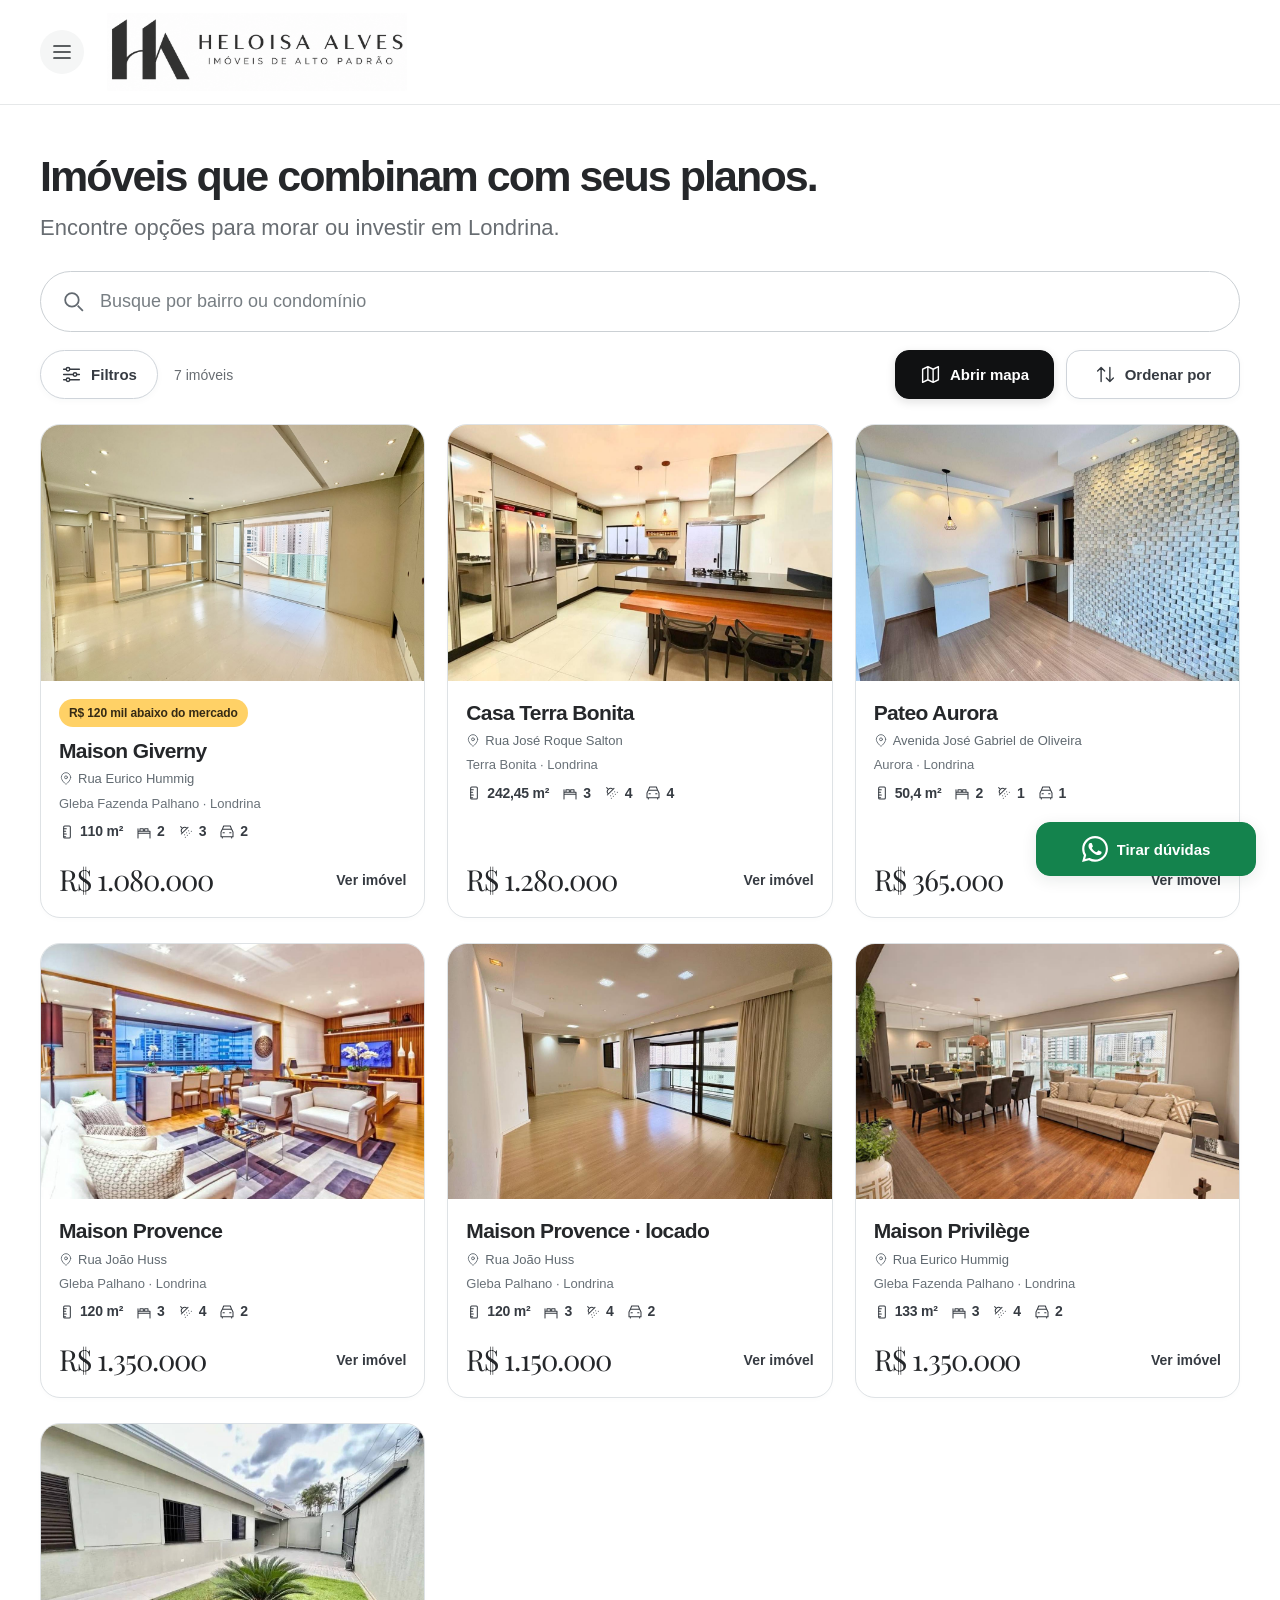
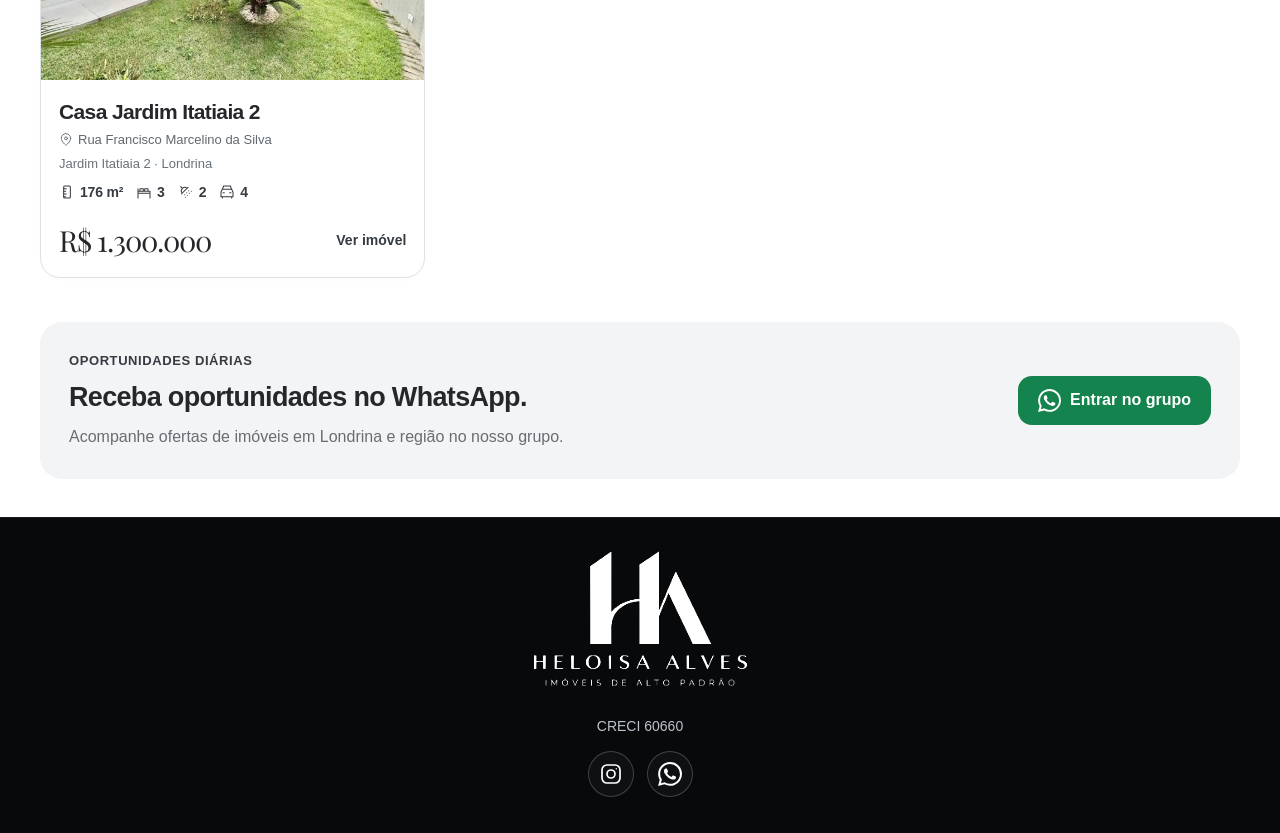
==== commit 4b0550a4: "Destaca economia de R$ 120 mil nos cards do Maison Giverny" ====
--- a/index.html
+++ b/index.html
@@ -107,4 +107,4 @@
 <symbol id="bed-icon" viewBox="0 0 32 32"><path d="M4 26V11m24 15V11M4 21h24M4 15h24v6M8 15v-5h6v5m4 0v-5h6v5"/></symbol>
 <symbol id="car-icon" viewBox="0 0 32 32"><path d="m6 14 3-7h14l3 7M5 14h22v10H5zM8 24v3m16-3v3M8 18h4m8 0h4"/></symbol>
 <symbol id="share-icon" viewBox="0 0 24 24"><path d="M12 15V3m-4 4 4-4 4 4M5 12v9h14v-9"/></symbol>
-<symbol id="pin-icon" viewBox="0 0 24 24"><path d="M20 10c0 6-8 12-8 12S4 16 4 10a8 8 0 1 1 16 0Z"/><circle cx="12" cy="10" r="2.5"/></symbol><symbol id="instagram-icon" viewBox="0 0 24 24"><rect x="3" y="3" width="18" height="18" rx="5"/><circle cx="12" cy="12" r="4"/><circle class="instagram-dot" cx="17.5" cy="6.5" r="1"/></symbol></defs></svg><a class="skip" href="#imoveis">Ir para os imóveis</a><header class="site-header"><div class="site-header-inner"><button class="site-menu-toggle" type="button" aria-label="Abrir menu" aria-expanded="false" aria-haspopup="dialog" aria-controls="site-menu"><svg class="site-icon" viewBox="0 0 24 24" aria-hidden="true"><path d="M4 6h16M4 12h16M4 18h16"/></svg></button><a class="site-brand" href="/" aria-label="Heloísa Alves, início"><img src="/assets/logo-horizontal.png" alt="Heloísa Alves · Imóveis de alto padrão" width="2172" height="724"></a><nav class="site-header-nav" aria-label="Navegação principal"><a href="/#imoveis">Imóveis</a><a href="/#oportunidades">Oportunidades</a></nav></div></header><main class="home-wrap"><section class="home-intro" aria-labelledby="home-title"><h1 id="home-title">Imóveis que combinam com seus planos.</h1><p>Encontre opções para morar ou investir em Londrina.</p></section><section id="imoveis" aria-label="Encontre seu imóvel"><form class="home-search" role="search"><label for="property-search" class="visually-hidden">Busque por bairro ou condomínio</label><svg viewBox="0 0 24 24" aria-hidden="true"><circle cx="10.5" cy="10.5" r="6.5"/><path d="m16 16 5 5"/></svg><input id="property-search" type="search" placeholder="Busque por bairro ou condomínio" autocomplete="off" enterkeyhint="search" aria-controls="home-properties"><button class="home-search-clear" type="button" aria-label="Limpar busca" hidden>✕</button></form><div class="home-filter-row"><div class="home-view-tools"><button type="button" class="home-browse-filter" data-map-filter="all" aria-haspopup="dialog" aria-expanded="false" aria-controls="property-filters-dialog"><svg viewBox="0 0 24 24" aria-hidden="true"><path d="M3 6h18M3 12h18M3 18h18"/><circle cx="8" cy="6" r="2" fill="white"/><circle cx="16" cy="12" r="2" fill="white"/><circle cx="8" cy="18" r="2" fill="white"/></svg><span>Filtros</span><span class="browse-filter-badge" hidden aria-hidden="true"></span></button><p class="home-results" role="status" aria-live="polite">7 imóveis</p><div class="home-browse-actions"><button type="button" class="home-map-open" data-home-view="map" aria-expanded="false" aria-controls="home-map-panel"><svg viewBox="0 0 24 24" aria-hidden="true"><path d="m3 6 6-3 6 3 6-3v15l-6 3-6-3-6 3V6Zm6-3v15m6-12v15"/></svg><span>Abrir mapa</span></button><button type="button" class="home-sort-control" aria-haspopup="dialog" aria-expanded="false" aria-controls="sort-dialog"><svg viewBox="0 0 24 24" aria-hidden="true"><path d="M7 20V4m-4 4 4-4 4 4m6-4v16m-4-4 4 4 4-4"/></svg><span class="home-sort-label">Ordenar por</span></button></div></div></div><div class="home-browse"><ul class="home-properties" id="home-properties" aria-label="Imóveis disponíveis"><li data-home-property data-kind="apartamento" data-search="Maison Giverny Gleba Fazenda Palhano Londrina Apartamento"><a class="home-property" href="/imoveis/maison-giverny/" aria-label="Conhecer Maison Giverny"><div class="home-photo"><img src="/assets/photo-2.jpg" alt="Sala ampla do Maison Giverny" width="1280" height="960" fetchpriority="high" decoding="async"></div><div class="home-property-body"><h2>Maison Giverny</h2><p class="home-street property-card-street"><svg class="fact-icon" viewBox="0 0 24 24" aria-hidden="true"><path d="M20 10c0 6-8 12-8 12S4 16 4 10a8 8 0 1 1 16 0Z"/><circle cx="12" cy="10" r="2.5"/></svg><span>Rua Eurico Hummig</span></p><p class="home-place">Gleba Fazenda Palhano · Londrina</p><p class="home-facts property-card-facts"><span class="property-fact" data-fact="area" role="group" aria-label="Área privativa: 110 m²"><svg class="fact-icon" viewBox="0 0 24 24" aria-hidden="true"><rect x="7" y="3" width="10" height="18" rx="1.5"/><path d="M7 7h4M7 11h3M7 15h4M7 19h3"/></svg><strong>110 m²</strong></span><span class="property-fact" data-fact="bed" role="group" aria-label="2 quartos"><svg class="fact-icon" viewBox="0 0 24 24" aria-hidden="true"><path d="M3 18V7m0 7h18v4M3 11h18v7M6 11V7h5v4m2 0V7h5v4M3 18v3m18-3v3"/></svg><strong>2</strong></span><span class="property-fact" data-fact="bath" role="group" aria-label="3 banheiros"><svg class="fact-icon" viewBox="0 0 24 24" aria-hidden="true"><path d="m4 4 2.5 2.5M13.5 6.5a4.95 4.95 0 0 0-7 7M15 5 5 15M14 17v.01M10 16v.01M13 13v.01M16 10v.01M17 14v.01M20 11v.01M11 20v.01"/></svg><strong>3</strong></span><span class="property-fact" data-fact="car" role="group" aria-label="2 vagas"><svg class="fact-icon" viewBox="0 0 24 24" aria-hidden="true"><path d="m5 8 2-5h10l2 5m-14 0h14l2 4v7H3v-7l2-4Zm0 11v2m14-2v2M6 13h2m8 0h2"/></svg><strong>2</strong></span></p><div class="home-property-bottom"><p class="home-price">R$ 1.080.000</p><span class="home-view">Ver imóvel</span></div></div></a></li><li data-home-property data-kind="casa" data-search="Casa reformada com espaço gourmet no Terra Bonita Terra Bonita Londrina Casa"><a class="home-property" href="/imoveis/casa-terra-bonita-242m/" aria-label="Conhecer Casa reformada com espaço gourmet no Terra Bonita"><div class="home-photo"><img src="/assets/imoveis/casa-terra-bonita-242m/foto-01.webp" alt="Ambiente de Casa reformada com espaço gourmet no Terra Bonita" width="1280" height="960" loading="lazy" decoding="async"></div><div class="home-property-body"><h2>Casa Terra Bonita</h2><p class="home-street property-card-street"><svg class="fact-icon" viewBox="0 0 24 24" aria-hidden="true"><path d="M20 10c0 6-8 12-8 12S4 16 4 10a8 8 0 1 1 16 0Z"/><circle cx="12" cy="10" r="2.5"/></svg><span>Rua José Roque Salton</span></p><p class="home-place">Terra Bonita · Londrina</p><p class="home-facts property-card-facts"><span class="property-fact" data-fact="area" role="group" aria-label="Área construída: 242,45 m²"><svg class="fact-icon" viewBox="0 0 24 24" aria-hidden="true"><rect x="7" y="3" width="10" height="18" rx="1.5"/><path d="M7 7h4M7 11h3M7 15h4M7 19h3"/></svg><strong>242,45 m²</strong></span><span class="property-fact" data-fact="bed" role="group" aria-label="3 quartos"><svg class="fact-icon" viewBox="0 0 24 24" aria-hidden="true"><path d="M3 18V7m0 7h18v4M3 11h18v7M6 11V7h5v4m2 0V7h5v4M3 18v3m18-3v3"/></svg><strong>3</strong></span><span class="property-fact" data-fact="bath" role="group" aria-label="4 banheiros"><svg class="fact-icon" viewBox="0 0 24 24" aria-hidden="true"><path d="m4 4 2.5 2.5M13.5 6.5a4.95 4.95 0 0 0-7 7M15 5 5 15M14 17v.01M10 16v.01M13 13v.01M16 10v.01M17 14v.01M20 11v.01M11 20v.01"/></svg><strong>4</strong></span><span class="property-fact" data-fact="car" role="group" aria-label="4 vagas"><svg class="fact-icon" viewBox="0 0 24 24" aria-hidden="true"><path d="m5 8 2-5h10l2 5m-14 0h14l2 4v7H3v-7l2-4Zm0 11v2m14-2v2M6 13h2m8 0h2"/></svg><strong>4</strong></span></p><div class="home-property-bottom"><p class="home-price">R$ 1.280.000</p><span class="home-view">Ver imóvel</span></div></div></a></li><li data-home-property data-kind="apartamento" data-search="Pateo Aurora Aurora Londrina Apartamento"><a class="home-property" href="/imoveis/pateo-aurora-50m/" aria-label="Conhecer Pateo Aurora"><div class="home-photo"><img src="/assets/imoveis/pateo-aurora-50m/foto-01.webp" alt="Ambiente de Pateo Aurora" width="1280" height="960" loading="lazy" decoding="async"></div><div class="home-property-body"><h2>Pateo Aurora</h2><p class="home-street property-card-street"><svg class="fact-icon" viewBox="0 0 24 24" aria-hidden="true"><path d="M20 10c0 6-8 12-8 12S4 16 4 10a8 8 0 1 1 16 0Z"/><circle cx="12" cy="10" r="2.5"/></svg><span>Avenida José Gabriel de Oliveira</span></p><p class="home-place">Aurora · Londrina</p><p class="home-facts property-card-facts"><span class="property-fact" data-fact="area" role="group" aria-label="Área útil: 50,4 m²"><svg class="fact-icon" viewBox="0 0 24 24" aria-hidden="true"><rect x="7" y="3" width="10" height="18" rx="1.5"/><path d="M7 7h4M7 11h3M7 15h4M7 19h3"/></svg><strong>50,4 m²</strong></span><span class="property-fact" data-fact="bed" role="group" aria-label="2 quartos"><svg class="fact-icon" viewBox="0 0 24 24" aria-hidden="true"><path d="M3 18V7m0 7h18v4M3 11h18v7M6 11V7h5v4m2 0V7h5v4M3 18v3m18-3v3"/></svg><strong>2</strong></span><span class="property-fact" data-fact="bath" role="group" aria-label="1 banheiro"><svg class="fact-icon" viewBox="0 0 24 24" aria-hidden="true"><path d="m4 4 2.5 2.5M13.5 6.5a4.95 4.95 0 0 0-7 7M15 5 5 15M14 17v.01M10 16v.01M13 13v.01M16 10v.01M17 14v.01M20 11v.01M11 20v.01"/></svg><strong>1</strong></span><span class="property-fact" data-fact="car" role="group" aria-label="1 vaga"><svg class="fact-icon" viewBox="0 0 24 24" aria-hidden="true"><path d="m5 8 2-5h10l2 5m-14 0h14l2 4v7H3v-7l2-4Zm0 11v2m14-2v2M6 13h2m8 0h2"/></svg><strong>1</strong></span></p><div class="home-property-bottom"><p class="home-price">R$ 365.000</p><span class="home-view">Ver imóvel</span></div></div></a></li><li data-home-property data-kind="apartamento" data-search="Maison Provence Gleba Palhano Londrina Apartamento"><a class="home-property" href="/imoveis/maison-provence-120m/" aria-label="Conhecer Maison Provence"><div class="home-photo"><img src="/assets/imoveis/maison-provence-120m/foto-01.webp" alt="Ambiente de Maison Provence" width="1280" height="960" loading="lazy" decoding="async"></div><div class="home-property-body"><h2>Maison Provence</h2><p class="home-street property-card-street"><svg class="fact-icon" viewBox="0 0 24 24" aria-hidden="true"><path d="M20 10c0 6-8 12-8 12S4 16 4 10a8 8 0 1 1 16 0Z"/><circle cx="12" cy="10" r="2.5"/></svg><span>Rua João Huss</span></p><p class="home-place">Gleba Palhano · Londrina</p><p class="home-facts property-card-facts"><span class="property-fact" data-fact="area" role="group" aria-label="Área privativa: 120 m²"><svg class="fact-icon" viewBox="0 0 24 24" aria-hidden="true"><rect x="7" y="3" width="10" height="18" rx="1.5"/><path d="M7 7h4M7 11h3M7 15h4M7 19h3"/></svg><strong>120 m²</strong></span><span class="property-fact" data-fact="bed" role="group" aria-label="3 quartos"><svg class="fact-icon" viewBox="0 0 24 24" aria-hidden="true"><path d="M3 18V7m0 7h18v4M3 11h18v7M6 11V7h5v4m2 0V7h5v4M3 18v3m18-3v3"/></svg><strong>3</strong></span><span class="property-fact" data-fact="bath" role="group" aria-label="4 banheiros"><svg class="fact-icon" viewBox="0 0 24 24" aria-hidden="true"><path d="m4 4 2.5 2.5M13.5 6.5a4.95 4.95 0 0 0-7 7M15 5 5 15M14 17v.01M10 16v.01M13 13v.01M16 10v.01M17 14v.01M20 11v.01M11 20v.01"/></svg><strong>4</strong></span><span class="property-fact" data-fact="car" role="group" aria-label="2 vagas"><svg class="fact-icon" viewBox="0 0 24 24" aria-hidden="true"><path d="m5 8 2-5h10l2 5m-14 0h14l2 4v7H3v-7l2-4Zm0 11v2m14-2v2M6 13h2m8 0h2"/></svg><strong>2</strong></span></p><div class="home-property-bottom"><p class="home-price">R$ 1.350.000</p><span class="home-view">Ver imóvel</span></div></div></a></li><li data-home-property data-kind="apartamento" data-search="Maison Provence Gleba Palhano Londrina Apartamento"><a class="home-property" href="/imoveis/maison-provence-para-investir/" aria-label="Conhecer Maison Provence"><div class="home-photo"><img src="/assets/imoveis/maison-provence-para-investir/foto-01.webp" alt="Ambiente de Maison Provence" width="1280" height="960" loading="lazy" decoding="async"></div><div class="home-property-body"><h2>Maison Provence · locado</h2><p class="home-street property-card-street"><svg class="fact-icon" viewBox="0 0 24 24" aria-hidden="true"><path d="M20 10c0 6-8 12-8 12S4 16 4 10a8 8 0 1 1 16 0Z"/><circle cx="12" cy="10" r="2.5"/></svg><span>Rua João Huss</span></p><p class="home-place">Gleba Palhano · Londrina</p><p class="home-facts property-card-facts"><span class="property-fact" data-fact="area" role="group" aria-label="Área privativa: 120 m²"><svg class="fact-icon" viewBox="0 0 24 24" aria-hidden="true"><rect x="7" y="3" width="10" height="18" rx="1.5"/><path d="M7 7h4M7 11h3M7 15h4M7 19h3"/></svg><strong>120 m²</strong></span><span class="property-fact" data-fact="bed" role="group" aria-label="3 quartos"><svg class="fact-icon" viewBox="0 0 24 24" aria-hidden="true"><path d="M3 18V7m0 7h18v4M3 11h18v7M6 11V7h5v4m2 0V7h5v4M3 18v3m18-3v3"/></svg><strong>3</strong></span><span class="property-fact" data-fact="bath" role="group" aria-label="4 banheiros"><svg class="fact-icon" viewBox="0 0 24 24" aria-hidden="true"><path d="m4 4 2.5 2.5M13.5 6.5a4.95 4.95 0 0 0-7 7M15 5 5 15M14 17v.01M10 16v.01M13 13v.01M16 10v.01M17 14v.01M20 11v.01M11 20v.01"/></svg><strong>4</strong></span><span class="property-fact" data-fact="car" role="group" aria-label="2 vagas"><svg class="fact-icon" viewBox="0 0 24 24" aria-hidden="true"><path d="m5 8 2-5h10l2 5m-14 0h14l2 4v7H3v-7l2-4Zm0 11v2m14-2v2M6 13h2m8 0h2"/></svg><strong>2</strong></span></p><div class="home-property-bottom"><p class="home-price">R$ 1.150.000</p><span class="home-view">Ver imóvel</span></div></div></a></li><li data-home-property data-kind="apartamento" data-search="Maison Privilège Gleba Fazenda Palhano Londrina Apartamento"><a class="home-property" href="/imoveis/maison-privilege-133m/" aria-label="Conhecer Maison Privilège"><div class="home-photo"><img src="/assets/imoveis/maison-privilege-133m/foto-01.webp" alt="Ambiente de Maison Privilège" width="1280" height="960" loading="lazy" decoding="async"></div><div class="home-property-body"><h2>Maison Privilège</h2><p class="home-street property-card-street"><svg class="fact-icon" viewBox="0 0 24 24" aria-hidden="true"><path d="M20 10c0 6-8 12-8 12S4 16 4 10a8 8 0 1 1 16 0Z"/><circle cx="12" cy="10" r="2.5"/></svg><span>Rua Eurico Hummig</span></p><p class="home-place">Gleba Fazenda Palhano · Londrina</p><p class="home-facts property-card-facts"><span class="property-fact" data-fact="area" role="group" aria-label="Área privativa: 133 m²"><svg class="fact-icon" viewBox="0 0 24 24" aria-hidden="true"><rect x="7" y="3" width="10" height="18" rx="1.5"/><path d="M7 7h4M7 11h3M7 15h4M7 19h3"/></svg><strong>133 m²</strong></span><span class="property-fact" data-fact="bed" role="group" aria-label="3 quartos"><svg class="fact-icon" viewBox="0 0 24 24" aria-hidden="true"><path d="M3 18V7m0 7h18v4M3 11h18v7M6 11V7h5v4m2 0V7h5v4M3 18v3m18-3v3"/></svg><strong>3</strong></span><span class="property-fact" data-fact="bath" role="group" aria-label="4 banheiros"><svg class="fact-icon" viewBox="0 0 24 24" aria-hidden="true"><path d="m4 4 2.5 2.5M13.5 6.5a4.95 4.95 0 0 0-7 7M15 5 5 15M14 17v.01M10 16v.01M13 13v.01M16 10v.01M17 14v.01M20 11v.01M11 20v.01"/></svg><strong>4</strong></span><span class="property-fact" data-fact="car" role="group" aria-label="2 vagas"><svg class="fact-icon" viewBox="0 0 24 24" aria-hidden="true"><path d="m5 8 2-5h10l2 5m-14 0h14l2 4v7H3v-7l2-4Zm0 11v2m14-2v2M6 13h2m8 0h2"/></svg><strong>2</strong></span></p><div class="home-property-bottom"><p class="home-price">R$ 1.350.000</p><span class="home-view">Ver imóvel</span></div></div></a></li><li data-home-property data-kind="casa" data-search="Casa com jardim no Jardim Itatiaia 2 Jardim Itatiaia 2 Londrina Casa"><a class="home-property" href="/imoveis/casa-jardim-itatiaia-176m/" aria-label="Conhecer Casa com jardim no Jardim Itatiaia 2"><div class="home-photo"><img src="/assets/imoveis/casa-jardim-itatiaia-176m/foto-01.webp" alt="Ambiente de Casa com jardim no Jardim Itatiaia 2" width="1280" height="960" loading="lazy" decoding="async"></div><div class="home-property-body"><h2>Casa Jardim Itatiaia 2</h2><p class="home-street property-card-street"><svg class="fact-icon" viewBox="0 0 24 24" aria-hidden="true"><path d="M20 10c0 6-8 12-8 12S4 16 4 10a8 8 0 1 1 16 0Z"/><circle cx="12" cy="10" r="2.5"/></svg><span>Rua Francisco Marcelino da Silva</span></p><p class="home-place">Jardim Itatiaia 2 · Londrina</p><p class="home-facts property-card-facts"><span class="property-fact" data-fact="area" role="group" aria-label="Área construída: 176 m²"><svg class="fact-icon" viewBox="0 0 24 24" aria-hidden="true"><rect x="7" y="3" width="10" height="18" rx="1.5"/><path d="M7 7h4M7 11h3M7 15h4M7 19h3"/></svg><strong>176 m²</strong></span><span class="property-fact" data-fact="bed" role="group" aria-label="3 quartos"><svg class="fact-icon" viewBox="0 0 24 24" aria-hidden="true"><path d="M3 18V7m0 7h18v4M3 11h18v7M6 11V7h5v4m2 0V7h5v4M3 18v3m18-3v3"/></svg><strong>3</strong></span><span class="property-fact" data-fact="bath" role="group" aria-label="2 banheiros"><svg class="fact-icon" viewBox="0 0 24 24" aria-hidden="true"><path d="m4 4 2.5 2.5M13.5 6.5a4.95 4.95 0 0 0-7 7M15 5 5 15M14 17v.01M10 16v.01M13 13v.01M16 10v.01M17 14v.01M20 11v.01M11 20v.01"/></svg><strong>2</strong></span><span class="property-fact" data-fact="car" role="group" aria-label="4 vagas"><svg class="fact-icon" viewBox="0 0 24 24" aria-hidden="true"><path d="m5 8 2-5h10l2 5m-14 0h14l2 4v7H3v-7l2-4Zm0 11v2m14-2v2M6 13h2m8 0h2"/></svg><strong>4</strong></span></p><div class="home-property-bottom"><p class="home-price">R$ 1.300.000</p><span class="home-view">Ver imóvel</span></div></div></a></li></ul><aside class="home-map-panel" id="home-map-panel" aria-label="Imóveis no mapa" hidden><div class="map-canvas-wrap"><div id="property-map" aria-label="Mapa com valores dos imóveis em Londrina"></div><div class="map-area-actions"><button type="button" id="map-search-area" hidden>Buscar nesta área</button><button type="button" id="map-show-all" hidden>Mostrar todos</button></div><p class="map-status" id="map-status" role="status" aria-live="polite" hidden></p></div><div class="map-selection" id="map-selection" aria-label="Imóvel selecionado no mapa" hidden></div><p class="map-location-caption">Pins indicam localizações aproximadas. Toque em um preço para conhecer o imóvel.</p></aside></div><div class="home-empty" hidden><h2>Nenhum imóvel encontrado</h2><p>Tente outro bairro ou condomínio, ou veja todos os imóveis.</p><button type="button" class="home-reset">Limpar filtros</button></div></section><section class="home-opportunities" id="oportunidades"><div><span class="home-eyebrow">Oportunidades diárias</span><h2>Receba oportunidades no WhatsApp.</h2><p>Acompanhe ofertas de imóveis em Londrina e região no nosso grupo.</p></div><a href="https://chat.whatsapp.com/D4AI891pdOp2eEPSsWIqWE?s=cl&p=a&iam=2" target="_blank" rel="noopener noreferrer" class="home-group-button"><svg viewBox="0 0 24 24" aria-hidden="true"><use href="#whatsapp-icon"/></svg>Entrar no grupo</a></section></main><footer class="site-footer"><a class="site-footer-brand" href="/" aria-label="Heloísa Alves, voltar ao início"><img src="/assets/logo-silver.png" alt="Heloísa Alves · Imóveis de alto padrão" width="1254" height="1254" loading="lazy"></a><p class="site-footer-creci" data-creci>CRECI 60660</p><div class="site-footer-socials"><a class="site-social-link" href="https://www.instagram.com/helo_alvesf/" target="_blank" rel="noopener noreferrer" aria-label="Instagram da marca: @helo_alvesf"><svg class="site-icon" viewBox="0 0 24 24" aria-hidden="true"><rect x="3" y="3" width="18" height="18" rx="5"/><circle cx="12" cy="12" r="4"/><circle cx="17.3" cy="6.7" r=".7" fill="currentColor" stroke="none"/></svg></a><a data-whatsapp-context="general" class="site-social-link site-social-whatsapp whatsapp" href="https://wa.me/5543988318811?text=Ol%C3%A1!%20%F0%9F%91%8B%0AVim%20pelo%20site%20e%20gostaria%20de%20tirar%20uma%20d%C3%BAvida." target="_blank" rel="noopener noreferrer" aria-label="Atendimento pelo WhatsApp: (43) 98831-8811" data-meta-event="WhatsAppClick"><svg class="site-icon site-icon-fill" viewBox="0 0 24 24" aria-hidden="true"><path d="M17.472 14.382c-.297-.149-1.758-.867-2.03-.967-.273-.099-.471-.148-.67.15-.198.297-.767.966-.94 1.164-.174.198-.347.223-.644.074-.297-.148-1.255-.462-2.39-1.475-.883-.788-1.48-1.761-1.653-2.059-.173-.297-.018-.458.13-.606.134-.133.298-.347.446-.52.149-.174.198-.298.298-.496.099-.198.05-.372-.025-.52-.074-.149-.669-1.612-.916-2.207-.242-.58-.487-.5-.67-.51l-.57-.01c-.198 0-.52.075-.792.372-.272.298-1.04 1.016-1.04 2.48s1.065 2.876 1.213 3.074c.149.198 2.096 3.2 5.077 4.487.709.306 1.262.489 1.694.625.712.226 1.36.194 1.872.118.571-.085 1.758-.719 2.006-1.413.248-.694.248-1.289.173-1.413-.074-.124-.272-.198-.57-.347M12.05 21.785h-.004a9.87 9.87 0 0 1-5.031-1.378l-.361-.214-3.741.982.999-3.648-.235-.374a9.86 9.86 0 0 1-1.51-5.26c.002-5.45 4.436-9.884 9.887-9.884a9.82 9.82 0 0 1 7.021 2.91 9.825 9.825 0 0 1 2.9 7.023c-.003 5.45-4.437 9.883-9.925 9.843M20.46 3.49A11.85 11.85 0 0 0 12.05 0C5.496 0 .163 5.333.16 11.887c0 2.095.547 4.14 1.588 5.942L.06 24l6.306-1.654a11.88 11.88 0 0 0 5.68 1.447h.005c6.554 0 11.887-5.333 11.89-11.888a11.82 11.82 0 0 0-3.48-8.415Z"/></svg></a></div></footer><aside class="home-contact-actions" aria-label="Contato e oportunidades"><a data-whatsapp-context="general" class="home-contact-button home-contact-inquiry" href="https://wa.me/5543988318811?text=Ol%C3%A1!%20%F0%9F%91%8B%0AVim%20pelo%20site%20e%20gostaria%20de%20tirar%20uma%20d%C3%BAvida." target="_blank" rel="noopener noreferrer" data-meta-event="WhatsAppClick"><svg viewBox="0 0 24 24" aria-hidden="true"><use href="#whatsapp-icon"/></svg><span>Tirar dúvidas</span></a><a class="home-contact-button home-contact-group" href="https://chat.whatsapp.com/D4AI891pdOp2eEPSsWIqWE?s=cl&amp;p=a&amp;iam=2" target="_blank" rel="noopener noreferrer" data-meta-event="GroupInviteClick"><svg viewBox="0 0 24 24" aria-hidden="true"><use href="#whatsapp-icon"/></svg><span>Entrar no grupo de oportunidades</span></a></aside><!-- shared-menu:start --><dialog id="site-menu" class="site-menu" aria-labelledby="site-menu-title"><div class="site-menu-panel"><div class="site-menu-top"><a class="site-brand" href="/" aria-label="Heloísa Alves, início"><img src="/assets/logo-horizontal.png" alt="Heloísa Alves · Imóveis de alto padrão" width="2172" height="724"></a><button class="site-menu-close" type="button" aria-label="Fechar menu"><svg class="site-icon" viewBox="0 0 24 24" aria-hidden="true"><path d="m6 6 12 12M6 18 18 6"/></svg></button></div><h2 id="site-menu-title">Encontre o seu<br>próximo imóvel.</h2><nav class="site-menu-links" aria-label="Explorar o site"><a class="site-menu-card" href="/#imoveis"><span class="site-menu-card-icon"><svg class="site-icon" viewBox="0 0 24 24" aria-hidden="true"><path d="M5 21V4h11v17M16 10h4v11M3 21h19M8 8h5M8 12h5M8 16h5M9 21v-2h3v2"/></svg></span><span class="site-menu-card-copy"><strong>Imóveis</strong><span>Explore casas e apartamentos</span></span></a><a class="site-menu-card" href="/#oportunidades"><span class="site-menu-card-icon"><svg class="site-icon site-icon-fill" viewBox="0 0 24 24" aria-hidden="true"><path d="M17.472 14.382c-.297-.149-1.758-.867-2.03-.967-.273-.099-.471-.148-.67.15-.198.297-.767.966-.94 1.164-.174.198-.347.223-.644.074-.297-.148-1.255-.462-2.39-1.475-.883-.788-1.48-1.761-1.653-2.059-.173-.297-.018-.458.13-.606.134-.133.298-.347.446-.52.149-.174.198-.298.298-.496.099-.198.05-.372-.025-.52-.074-.149-.669-1.612-.916-2.207-.242-.58-.487-.5-.67-.51l-.57-.01c-.198 0-.52.075-.792.372-.272.298-1.04 1.016-1.04 2.48s1.065 2.876 1.213 3.074c.149.198 2.096 3.2 5.077 4.487.709.306 1.262.489 1.694.625.712.226 1.36.194 1.872.118.571-.085 1.758-.719 2.006-1.413.248-.694.248-1.289.173-1.413-.074-.124-.272-.198-.57-.347M12.05 21.785h-.004a9.87 9.87 0 0 1-5.031-1.378l-.361-.214-3.741.982.999-3.648-.235-.374a9.86 9.86 0 0 1-1.51-5.26c.002-5.45 4.436-9.884 9.887-9.884a9.82 9.82 0 0 1 7.021 2.91 9.825 9.825 0 0 1 2.9 7.023c-.003 5.45-4.437 9.883-9.925 9.843M20.46 3.49A11.85 11.85 0 0 0 12.05 0C5.496 0 .163 5.333.16 11.887c0 2.095.547 4.14 1.588 5.942L.06 24l6.306-1.654a11.88 11.88 0 0 0 5.68 1.447h.005c6.554 0 11.887-5.333 11.89-11.888a11.82 11.82 0 0 0-3.48-8.415Z"/></svg></span><span class="site-menu-card-copy"><strong>Oportunidades</strong><span>Encontre boas oportunidades em Londrina e região</span></span></a></nav><div class="site-menu-bottom"><div class="site-menu-social"><a href="https://www.instagram.com/helo_alvesf/" target="_blank" rel="noopener noreferrer" aria-label="Instagram da marca: @helo_alvesf"><svg class="site-icon" viewBox="0 0 24 24" aria-hidden="true"><rect x="3" y="3" width="18" height="18" rx="5"/><circle cx="12" cy="12" r="4"/><circle cx="17.3" cy="6.7" r=".7" fill="currentColor" stroke="none"/></svg><span>@helo_alvesf</span></a><span data-creci>CRECI 60660</span></div><a data-whatsapp-context="general" class="site-menu-contact whatsapp" href="https://wa.me/5543988318811?text=Ol%C3%A1!%20%F0%9F%91%8B%0AVim%20pelo%20site%20e%20gostaria%20de%20tirar%20uma%20d%C3%BAvida." target="_blank" rel="noopener noreferrer" data-meta-event="WhatsAppClick"><svg class="site-icon site-icon-fill" viewBox="0 0 24 24" aria-hidden="true"><path d="M17.472 14.382c-.297-.149-1.758-.867-2.03-.967-.273-.099-.471-.148-.67.15-.198.297-.767.966-.94 1.164-.174.198-.347.223-.644.074-.297-.148-1.255-.462-2.39-1.475-.883-.788-1.48-1.761-1.653-2.059-.173-.297-.018-.458.13-.606.134-.133.298-.347.446-.52.149-.174.198-.298.298-.496.099-.198.05-.372-.025-.52-.074-.149-.669-1.612-.916-2.207-.242-.58-.487-.5-.67-.51l-.57-.01c-.198 0-.52.075-.792.372-.272.298-1.04 1.016-1.04 2.48s1.065 2.876 1.213 3.074c.149.198 2.096 3.2 5.077 4.487.709.306 1.262.489 1.694.625.712.226 1.36.194 1.872.118.571-.085 1.758-.719 2.006-1.413.248-.694.248-1.289.173-1.413-.074-.124-.272-.198-.57-.347M12.05 21.785h-.004a9.87 9.87 0 0 1-5.031-1.378l-.361-.214-3.741.982.999-3.648-.235-.374a9.86 9.86 0 0 1-1.51-5.26c.002-5.45 4.436-9.884 9.887-9.884a9.82 9.82 0 0 1 7.021 2.91 9.825 9.825 0 0 1 2.9 7.023c-.003 5.45-4.437 9.883-9.925 9.843M20.46 3.49A11.85 11.85 0 0 0 12.05 0C5.496 0 .163 5.333.16 11.887c0 2.095.547 4.14 1.588 5.942L.06 24l6.306-1.654a11.88 11.88 0 0 0 5.68 1.447h.005c6.554 0 11.887-5.333 11.89-11.888a11.82 11.82 0 0 0-3.48-8.415Z"/></svg><span>Tirar dúvidas</span></a></div></div></dialog><!-- shared-menu:end --><script src="/floating-whatsapp.js" defer></script><script src="/map-filters.js" defer></script><dialog class="sort-dialog" id="sort-dialog" aria-labelledby="sort-title"><form id="property-sort"><div class="sort-heading"><h2 id="sort-title" tabindex="-1"><svg viewBox="0 0 24 24" aria-hidden="true"><path d="M7 20V4m-4 4 4-4 4 4m6-4v16m-4-4 4 4 4-4"/></svg>Ordenar por</h2><button type="button" class="sort-close" aria-label="Fechar ordenação"><svg viewBox="0 0 24 24" aria-hidden="true"><path d="m6 6 12 12M18 6 6 18"/></svg></button></div><fieldset class="sort-options"><legend class="visually-hidden">Escolha como ordenar os imóveis</legend><label class="sort-option"><input type="radio" name="order" value="featured" checked><span>Mais relevantes</span></label><label class="sort-option"><input type="radio" name="order" value="recent"><span>Mais recente</span></label><label class="sort-option"><input type="radio" name="order" value="price-asc"><span>Menor preço</span></label><label class="sort-option"><input type="radio" name="order" value="price-desc"><span>Maior preço</span></label><label class="sort-option"><input type="radio" name="order" value="area-desc"><span>Maior área</span></label></fieldset><button type="submit" class="sort-apply">Aplicar</button></form></dialog></body></html>+<symbol id="pin-icon" viewBox="0 0 24 24"><path d="M20 10c0 6-8 12-8 12S4 16 4 10a8 8 0 1 1 16 0Z"/><circle cx="12" cy="10" r="2.5"/></symbol><symbol id="instagram-icon" viewBox="0 0 24 24"><rect x="3" y="3" width="18" height="18" rx="5"/><circle cx="12" cy="12" r="4"/><circle class="instagram-dot" cx="17.5" cy="6.5" r="1"/></symbol></defs></svg><a class="skip" href="#imoveis">Ir para os imóveis</a><header class="site-header"><div class="site-header-inner"><button class="site-menu-toggle" type="button" aria-label="Abrir menu" aria-expanded="false" aria-haspopup="dialog" aria-controls="site-menu"><svg class="site-icon" viewBox="0 0 24 24" aria-hidden="true"><path d="M4 6h16M4 12h16M4 18h16"/></svg></button><a class="site-brand" href="/" aria-label="Heloísa Alves, início"><img src="/assets/logo-horizontal.png" alt="Heloísa Alves · Imóveis de alto padrão" width="2172" height="724"></a><nav class="site-header-nav" aria-label="Navegação principal"><a href="/#imoveis">Imóveis</a><a href="/#oportunidades">Oportunidades</a></nav></div></header><main class="home-wrap"><section class="home-intro" aria-labelledby="home-title"><h1 id="home-title">Imóveis que combinam com seus planos.</h1><p>Encontre opções para morar ou investir em Londrina.</p></section><section id="imoveis" aria-label="Encontre seu imóvel"><form class="home-search" role="search"><label for="property-search" class="visually-hidden">Busque por bairro ou condomínio</label><svg viewBox="0 0 24 24" aria-hidden="true"><circle cx="10.5" cy="10.5" r="6.5"/><path d="m16 16 5 5"/></svg><input id="property-search" type="search" placeholder="Busque por bairro ou condomínio" autocomplete="off" enterkeyhint="search" aria-controls="home-properties"><button class="home-search-clear" type="button" aria-label="Limpar busca" hidden>✕</button></form><div class="home-filter-row"><div class="home-view-tools"><button type="button" class="home-browse-filter" data-map-filter="all" aria-haspopup="dialog" aria-expanded="false" aria-controls="property-filters-dialog"><svg viewBox="0 0 24 24" aria-hidden="true"><path d="M3 6h18M3 12h18M3 18h18"/><circle cx="8" cy="6" r="2" fill="white"/><circle cx="16" cy="12" r="2" fill="white"/><circle cx="8" cy="18" r="2" fill="white"/></svg><span>Filtros</span><span class="browse-filter-badge" hidden aria-hidden="true"></span></button><p class="home-results" role="status" aria-live="polite">7 imóveis</p><div class="home-browse-actions"><button type="button" class="home-map-open" data-home-view="map" aria-expanded="false" aria-controls="home-map-panel"><svg viewBox="0 0 24 24" aria-hidden="true"><path d="m3 6 6-3 6 3 6-3v15l-6 3-6-3-6 3V6Zm6-3v15m6-12v15"/></svg><span>Abrir mapa</span></button><button type="button" class="home-sort-control" aria-haspopup="dialog" aria-expanded="false" aria-controls="sort-dialog"><svg viewBox="0 0 24 24" aria-hidden="true"><path d="M7 20V4m-4 4 4-4 4 4m6-4v16m-4-4 4 4 4-4"/></svg><span class="home-sort-label">Ordenar por</span></button></div></div></div><div class="home-browse"><ul class="home-properties" id="home-properties" aria-label="Imóveis disponíveis"><li data-home-property data-kind="apartamento" data-search="Maison Giverny Gleba Fazenda Palhano Londrina Apartamento"><a class="home-property" href="/imoveis/maison-giverny/" aria-label="Conhecer Maison Giverny"><div class="home-photo"><img src="/assets/photo-2.jpg" alt="Sala ampla do Maison Giverny" width="1280" height="960" fetchpriority="high" decoding="async"></div><div class="home-property-body"><span class="property-savings-badge">R$ 120 mil abaixo do mercado</span><h2>Maison Giverny</h2><p class="home-street property-card-street"><svg class="fact-icon" viewBox="0 0 24 24" aria-hidden="true"><path d="M20 10c0 6-8 12-8 12S4 16 4 10a8 8 0 1 1 16 0Z"/><circle cx="12" cy="10" r="2.5"/></svg><span>Rua Eurico Hummig</span></p><p class="home-place">Gleba Fazenda Palhano · Londrina</p><p class="home-facts property-card-facts"><span class="property-fact" data-fact="area" role="group" aria-label="Área privativa: 110 m²"><svg class="fact-icon" viewBox="0 0 24 24" aria-hidden="true"><rect x="7" y="3" width="10" height="18" rx="1.5"/><path d="M7 7h4M7 11h3M7 15h4M7 19h3"/></svg><strong>110 m²</strong></span><span class="property-fact" data-fact="bed" role="group" aria-label="2 quartos"><svg class="fact-icon" viewBox="0 0 24 24" aria-hidden="true"><path d="M3 18V7m0 7h18v4M3 11h18v7M6 11V7h5v4m2 0V7h5v4M3 18v3m18-3v3"/></svg><strong>2</strong></span><span class="property-fact" data-fact="bath" role="group" aria-label="3 banheiros"><svg class="fact-icon" viewBox="0 0 24 24" aria-hidden="true"><path d="m4 4 2.5 2.5M13.5 6.5a4.95 4.95 0 0 0-7 7M15 5 5 15M14 17v.01M10 16v.01M13 13v.01M16 10v.01M17 14v.01M20 11v.01M11 20v.01"/></svg><strong>3</strong></span><span class="property-fact" data-fact="car" role="group" aria-label="2 vagas"><svg class="fact-icon" viewBox="0 0 24 24" aria-hidden="true"><path d="m5 8 2-5h10l2 5m-14 0h14l2 4v7H3v-7l2-4Zm0 11v2m14-2v2M6 13h2m8 0h2"/></svg><strong>2</strong></span></p><div class="home-property-bottom"><p class="home-price">R$ 1.080.000</p><span class="home-view">Ver imóvel</span></div></div></a></li><li data-home-property data-kind="casa" data-search="Casa reformada com espaço gourmet no Terra Bonita Terra Bonita Londrina Casa"><a class="home-property" href="/imoveis/casa-terra-bonita-242m/" aria-label="Conhecer Casa reformada com espaço gourmet no Terra Bonita"><div class="home-photo"><img src="/assets/imoveis/casa-terra-bonita-242m/foto-01.webp" alt="Ambiente de Casa reformada com espaço gourmet no Terra Bonita" width="1280" height="960" loading="lazy" decoding="async"></div><div class="home-property-body"><h2>Casa Terra Bonita</h2><p class="home-street property-card-street"><svg class="fact-icon" viewBox="0 0 24 24" aria-hidden="true"><path d="M20 10c0 6-8 12-8 12S4 16 4 10a8 8 0 1 1 16 0Z"/><circle cx="12" cy="10" r="2.5"/></svg><span>Rua José Roque Salton</span></p><p class="home-place">Terra Bonita · Londrina</p><p class="home-facts property-card-facts"><span class="property-fact" data-fact="area" role="group" aria-label="Área construída: 242,45 m²"><svg class="fact-icon" viewBox="0 0 24 24" aria-hidden="true"><rect x="7" y="3" width="10" height="18" rx="1.5"/><path d="M7 7h4M7 11h3M7 15h4M7 19h3"/></svg><strong>242,45 m²</strong></span><span class="property-fact" data-fact="bed" role="group" aria-label="3 quartos"><svg class="fact-icon" viewBox="0 0 24 24" aria-hidden="true"><path d="M3 18V7m0 7h18v4M3 11h18v7M6 11V7h5v4m2 0V7h5v4M3 18v3m18-3v3"/></svg><strong>3</strong></span><span class="property-fact" data-fact="bath" role="group" aria-label="4 banheiros"><svg class="fact-icon" viewBox="0 0 24 24" aria-hidden="true"><path d="m4 4 2.5 2.5M13.5 6.5a4.95 4.95 0 0 0-7 7M15 5 5 15M14 17v.01M10 16v.01M13 13v.01M16 10v.01M17 14v.01M20 11v.01M11 20v.01"/></svg><strong>4</strong></span><span class="property-fact" data-fact="car" role="group" aria-label="4 vagas"><svg class="fact-icon" viewBox="0 0 24 24" aria-hidden="true"><path d="m5 8 2-5h10l2 5m-14 0h14l2 4v7H3v-7l2-4Zm0 11v2m14-2v2M6 13h2m8 0h2"/></svg><strong>4</strong></span></p><div class="home-property-bottom"><p class="home-price">R$ 1.280.000</p><span class="home-view">Ver imóvel</span></div></div></a></li><li data-home-property data-kind="apartamento" data-search="Pateo Aurora Aurora Londrina Apartamento"><a class="home-property" href="/imoveis/pateo-aurora-50m/" aria-label="Conhecer Pateo Aurora"><div class="home-photo"><img src="/assets/imoveis/pateo-aurora-50m/foto-01.webp" alt="Ambiente de Pateo Aurora" width="1280" height="960" loading="lazy" decoding="async"></div><div class="home-property-body"><h2>Pateo Aurora</h2><p class="home-street property-card-street"><svg class="fact-icon" viewBox="0 0 24 24" aria-hidden="true"><path d="M20 10c0 6-8 12-8 12S4 16 4 10a8 8 0 1 1 16 0Z"/><circle cx="12" cy="10" r="2.5"/></svg><span>Avenida José Gabriel de Oliveira</span></p><p class="home-place">Aurora · Londrina</p><p class="home-facts property-card-facts"><span class="property-fact" data-fact="area" role="group" aria-label="Área útil: 50,4 m²"><svg class="fact-icon" viewBox="0 0 24 24" aria-hidden="true"><rect x="7" y="3" width="10" height="18" rx="1.5"/><path d="M7 7h4M7 11h3M7 15h4M7 19h3"/></svg><strong>50,4 m²</strong></span><span class="property-fact" data-fact="bed" role="group" aria-label="2 quartos"><svg class="fact-icon" viewBox="0 0 24 24" aria-hidden="true"><path d="M3 18V7m0 7h18v4M3 11h18v7M6 11V7h5v4m2 0V7h5v4M3 18v3m18-3v3"/></svg><strong>2</strong></span><span class="property-fact" data-fact="bath" role="group" aria-label="1 banheiro"><svg class="fact-icon" viewBox="0 0 24 24" aria-hidden="true"><path d="m4 4 2.5 2.5M13.5 6.5a4.95 4.95 0 0 0-7 7M15 5 5 15M14 17v.01M10 16v.01M13 13v.01M16 10v.01M17 14v.01M20 11v.01M11 20v.01"/></svg><strong>1</strong></span><span class="property-fact" data-fact="car" role="group" aria-label="1 vaga"><svg class="fact-icon" viewBox="0 0 24 24" aria-hidden="true"><path d="m5 8 2-5h10l2 5m-14 0h14l2 4v7H3v-7l2-4Zm0 11v2m14-2v2M6 13h2m8 0h2"/></svg><strong>1</strong></span></p><div class="home-property-bottom"><p class="home-price">R$ 365.000</p><span class="home-view">Ver imóvel</span></div></div></a></li><li data-home-property data-kind="apartamento" data-search="Maison Provence Gleba Palhano Londrina Apartamento"><a class="home-property" href="/imoveis/maison-provence-120m/" aria-label="Conhecer Maison Provence"><div class="home-photo"><img src="/assets/imoveis/maison-provence-120m/foto-01.webp" alt="Ambiente de Maison Provence" width="1280" height="960" loading="lazy" decoding="async"></div><div class="home-property-body"><h2>Maison Provence</h2><p class="home-street property-card-street"><svg class="fact-icon" viewBox="0 0 24 24" aria-hidden="true"><path d="M20 10c0 6-8 12-8 12S4 16 4 10a8 8 0 1 1 16 0Z"/><circle cx="12" cy="10" r="2.5"/></svg><span>Rua João Huss</span></p><p class="home-place">Gleba Palhano · Londrina</p><p class="home-facts property-card-facts"><span class="property-fact" data-fact="area" role="group" aria-label="Área privativa: 120 m²"><svg class="fact-icon" viewBox="0 0 24 24" aria-hidden="true"><rect x="7" y="3" width="10" height="18" rx="1.5"/><path d="M7 7h4M7 11h3M7 15h4M7 19h3"/></svg><strong>120 m²</strong></span><span class="property-fact" data-fact="bed" role="group" aria-label="3 quartos"><svg class="fact-icon" viewBox="0 0 24 24" aria-hidden="true"><path d="M3 18V7m0 7h18v4M3 11h18v7M6 11V7h5v4m2 0V7h5v4M3 18v3m18-3v3"/></svg><strong>3</strong></span><span class="property-fact" data-fact="bath" role="group" aria-label="4 banheiros"><svg class="fact-icon" viewBox="0 0 24 24" aria-hidden="true"><path d="m4 4 2.5 2.5M13.5 6.5a4.95 4.95 0 0 0-7 7M15 5 5 15M14 17v.01M10 16v.01M13 13v.01M16 10v.01M17 14v.01M20 11v.01M11 20v.01"/></svg><strong>4</strong></span><span class="property-fact" data-fact="car" role="group" aria-label="2 vagas"><svg class="fact-icon" viewBox="0 0 24 24" aria-hidden="true"><path d="m5 8 2-5h10l2 5m-14 0h14l2 4v7H3v-7l2-4Zm0 11v2m14-2v2M6 13h2m8 0h2"/></svg><strong>2</strong></span></p><div class="home-property-bottom"><p class="home-price">R$ 1.350.000</p><span class="home-view">Ver imóvel</span></div></div></a></li><li data-home-property data-kind="apartamento" data-search="Maison Provence Gleba Palhano Londrina Apartamento"><a class="home-property" href="/imoveis/maison-provence-para-investir/" aria-label="Conhecer Maison Provence"><div class="home-photo"><img src="/assets/imoveis/maison-provence-para-investir/foto-01.webp" alt="Ambiente de Maison Provence" width="1280" height="960" loading="lazy" decoding="async"></div><div class="home-property-body"><h2>Maison Provence · locado</h2><p class="home-street property-card-street"><svg class="fact-icon" viewBox="0 0 24 24" aria-hidden="true"><path d="M20 10c0 6-8 12-8 12S4 16 4 10a8 8 0 1 1 16 0Z"/><circle cx="12" cy="10" r="2.5"/></svg><span>Rua João Huss</span></p><p class="home-place">Gleba Palhano · Londrina</p><p class="home-facts property-card-facts"><span class="property-fact" data-fact="area" role="group" aria-label="Área privativa: 120 m²"><svg class="fact-icon" viewBox="0 0 24 24" aria-hidden="true"><rect x="7" y="3" width="10" height="18" rx="1.5"/><path d="M7 7h4M7 11h3M7 15h4M7 19h3"/></svg><strong>120 m²</strong></span><span class="property-fact" data-fact="bed" role="group" aria-label="3 quartos"><svg class="fact-icon" viewBox="0 0 24 24" aria-hidden="true"><path d="M3 18V7m0 7h18v4M3 11h18v7M6 11V7h5v4m2 0V7h5v4M3 18v3m18-3v3"/></svg><strong>3</strong></span><span class="property-fact" data-fact="bath" role="group" aria-label="4 banheiros"><svg class="fact-icon" viewBox="0 0 24 24" aria-hidden="true"><path d="m4 4 2.5 2.5M13.5 6.5a4.95 4.95 0 0 0-7 7M15 5 5 15M14 17v.01M10 16v.01M13 13v.01M16 10v.01M17 14v.01M20 11v.01M11 20v.01"/></svg><strong>4</strong></span><span class="property-fact" data-fact="car" role="group" aria-label="2 vagas"><svg class="fact-icon" viewBox="0 0 24 24" aria-hidden="true"><path d="m5 8 2-5h10l2 5m-14 0h14l2 4v7H3v-7l2-4Zm0 11v2m14-2v2M6 13h2m8 0h2"/></svg><strong>2</strong></span></p><div class="home-property-bottom"><p class="home-price">R$ 1.150.000</p><span class="home-view">Ver imóvel</span></div></div></a></li><li data-home-property data-kind="apartamento" data-search="Maison Privilège Gleba Fazenda Palhano Londrina Apartamento"><a class="home-property" href="/imoveis/maison-privilege-133m/" aria-label="Conhecer Maison Privilège"><div class="home-photo"><img src="/assets/imoveis/maison-privilege-133m/foto-01.webp" alt="Ambiente de Maison Privilège" width="1280" height="960" loading="lazy" decoding="async"></div><div class="home-property-body"><h2>Maison Privilège</h2><p class="home-street property-card-street"><svg class="fact-icon" viewBox="0 0 24 24" aria-hidden="true"><path d="M20 10c0 6-8 12-8 12S4 16 4 10a8 8 0 1 1 16 0Z"/><circle cx="12" cy="10" r="2.5"/></svg><span>Rua Eurico Hummig</span></p><p class="home-place">Gleba Fazenda Palhano · Londrina</p><p class="home-facts property-card-facts"><span class="property-fact" data-fact="area" role="group" aria-label="Área privativa: 133 m²"><svg class="fact-icon" viewBox="0 0 24 24" aria-hidden="true"><rect x="7" y="3" width="10" height="18" rx="1.5"/><path d="M7 7h4M7 11h3M7 15h4M7 19h3"/></svg><strong>133 m²</strong></span><span class="property-fact" data-fact="bed" role="group" aria-label="3 quartos"><svg class="fact-icon" viewBox="0 0 24 24" aria-hidden="true"><path d="M3 18V7m0 7h18v4M3 11h18v7M6 11V7h5v4m2 0V7h5v4M3 18v3m18-3v3"/></svg><strong>3</strong></span><span class="property-fact" data-fact="bath" role="group" aria-label="4 banheiros"><svg class="fact-icon" viewBox="0 0 24 24" aria-hidden="true"><path d="m4 4 2.5 2.5M13.5 6.5a4.95 4.95 0 0 0-7 7M15 5 5 15M14 17v.01M10 16v.01M13 13v.01M16 10v.01M17 14v.01M20 11v.01M11 20v.01"/></svg><strong>4</strong></span><span class="property-fact" data-fact="car" role="group" aria-label="2 vagas"><svg class="fact-icon" viewBox="0 0 24 24" aria-hidden="true"><path d="m5 8 2-5h10l2 5m-14 0h14l2 4v7H3v-7l2-4Zm0 11v2m14-2v2M6 13h2m8 0h2"/></svg><strong>2</strong></span></p><div class="home-property-bottom"><p class="home-price">R$ 1.350.000</p><span class="home-view">Ver imóvel</span></div></div></a></li><li data-home-property data-kind="casa" data-search="Casa com jardim no Jardim Itatiaia 2 Jardim Itatiaia 2 Londrina Casa"><a class="home-property" href="/imoveis/casa-jardim-itatiaia-176m/" aria-label="Conhecer Casa com jardim no Jardim Itatiaia 2"><div class="home-photo"><img src="/assets/imoveis/casa-jardim-itatiaia-176m/foto-01.webp" alt="Ambiente de Casa com jardim no Jardim Itatiaia 2" width="1280" height="960" loading="lazy" decoding="async"></div><div class="home-property-body"><h2>Casa Jardim Itatiaia 2</h2><p class="home-street property-card-street"><svg class="fact-icon" viewBox="0 0 24 24" aria-hidden="true"><path d="M20 10c0 6-8 12-8 12S4 16 4 10a8 8 0 1 1 16 0Z"/><circle cx="12" cy="10" r="2.5"/></svg><span>Rua Francisco Marcelino da Silva</span></p><p class="home-place">Jardim Itatiaia 2 · Londrina</p><p class="home-facts property-card-facts"><span class="property-fact" data-fact="area" role="group" aria-label="Área construída: 176 m²"><svg class="fact-icon" viewBox="0 0 24 24" aria-hidden="true"><rect x="7" y="3" width="10" height="18" rx="1.5"/><path d="M7 7h4M7 11h3M7 15h4M7 19h3"/></svg><strong>176 m²</strong></span><span class="property-fact" data-fact="bed" role="group" aria-label="3 quartos"><svg class="fact-icon" viewBox="0 0 24 24" aria-hidden="true"><path d="M3 18V7m0 7h18v4M3 11h18v7M6 11V7h5v4m2 0V7h5v4M3 18v3m18-3v3"/></svg><strong>3</strong></span><span class="property-fact" data-fact="bath" role="group" aria-label="2 banheiros"><svg class="fact-icon" viewBox="0 0 24 24" aria-hidden="true"><path d="m4 4 2.5 2.5M13.5 6.5a4.95 4.95 0 0 0-7 7M15 5 5 15M14 17v.01M10 16v.01M13 13v.01M16 10v.01M17 14v.01M20 11v.01M11 20v.01"/></svg><strong>2</strong></span><span class="property-fact" data-fact="car" role="group" aria-label="4 vagas"><svg class="fact-icon" viewBox="0 0 24 24" aria-hidden="true"><path d="m5 8 2-5h10l2 5m-14 0h14l2 4v7H3v-7l2-4Zm0 11v2m14-2v2M6 13h2m8 0h2"/></svg><strong>4</strong></span></p><div class="home-property-bottom"><p class="home-price">R$ 1.300.000</p><span class="home-view">Ver imóvel</span></div></div></a></li></ul><aside class="home-map-panel" id="home-map-panel" aria-label="Imóveis no mapa" hidden><div class="map-canvas-wrap"><div id="property-map" aria-label="Mapa com valores dos imóveis em Londrina"></div><div class="map-area-actions"><button type="button" id="map-search-area" hidden>Buscar nesta área</button><button type="button" id="map-show-all" hidden>Mostrar todos</button></div><p class="map-status" id="map-status" role="status" aria-live="polite" hidden></p></div><div class="map-selection" id="map-selection" aria-label="Imóvel selecionado no mapa" hidden></div><p class="map-location-caption">Pins indicam localizações aproximadas. Toque em um preço para conhecer o imóvel.</p></aside></div><div class="home-empty" hidden><h2>Nenhum imóvel encontrado</h2><p>Tente outro bairro ou condomínio, ou veja todos os imóveis.</p><button type="button" class="home-reset">Limpar filtros</button></div></section><section class="home-opportunities" id="oportunidades"><div><span class="home-eyebrow">Oportunidades diárias</span><h2>Receba oportunidades no WhatsApp.</h2><p>Acompanhe ofertas de imóveis em Londrina e região no nosso grupo.</p></div><a href="https://chat.whatsapp.com/D4AI891pdOp2eEPSsWIqWE?s=cl&p=a&iam=2" target="_blank" rel="noopener noreferrer" class="home-group-button"><svg viewBox="0 0 24 24" aria-hidden="true"><use href="#whatsapp-icon"/></svg>Entrar no grupo</a></section></main><footer class="site-footer"><a class="site-footer-brand" href="/" aria-label="Heloísa Alves, voltar ao início"><img src="/assets/logo-silver.png" alt="Heloísa Alves · Imóveis de alto padrão" width="1254" height="1254" loading="lazy"></a><p class="site-footer-creci" data-creci>CRECI 60660</p><div class="site-footer-socials"><a class="site-social-link" href="https://www.instagram.com/helo_alvesf/" target="_blank" rel="noopener noreferrer" aria-label="Instagram da marca: @helo_alvesf"><svg class="site-icon" viewBox="0 0 24 24" aria-hidden="true"><rect x="3" y="3" width="18" height="18" rx="5"/><circle cx="12" cy="12" r="4"/><circle cx="17.3" cy="6.7" r=".7" fill="currentColor" stroke="none"/></svg></a><a data-whatsapp-context="general" class="site-social-link site-social-whatsapp whatsapp" href="https://wa.me/5543988318811?text=Ol%C3%A1!%20%F0%9F%91%8B%0AVim%20pelo%20site%20e%20gostaria%20de%20tirar%20uma%20d%C3%BAvida." target="_blank" rel="noopener noreferrer" aria-label="Atendimento pelo WhatsApp: (43) 98831-8811" data-meta-event="WhatsAppClick"><svg class="site-icon site-icon-fill" viewBox="0 0 24 24" aria-hidden="true"><path d="M17.472 14.382c-.297-.149-1.758-.867-2.03-.967-.273-.099-.471-.148-.67.15-.198.297-.767.966-.94 1.164-.174.198-.347.223-.644.074-.297-.148-1.255-.462-2.39-1.475-.883-.788-1.48-1.761-1.653-2.059-.173-.297-.018-.458.13-.606.134-.133.298-.347.446-.52.149-.174.198-.298.298-.496.099-.198.05-.372-.025-.52-.074-.149-.669-1.612-.916-2.207-.242-.58-.487-.5-.67-.51l-.57-.01c-.198 0-.52.075-.792.372-.272.298-1.04 1.016-1.04 2.48s1.065 2.876 1.213 3.074c.149.198 2.096 3.2 5.077 4.487.709.306 1.262.489 1.694.625.712.226 1.36.194 1.872.118.571-.085 1.758-.719 2.006-1.413.248-.694.248-1.289.173-1.413-.074-.124-.272-.198-.57-.347M12.05 21.785h-.004a9.87 9.87 0 0 1-5.031-1.378l-.361-.214-3.741.982.999-3.648-.235-.374a9.86 9.86 0 0 1-1.51-5.26c.002-5.45 4.436-9.884 9.887-9.884a9.82 9.82 0 0 1 7.021 2.91 9.825 9.825 0 0 1 2.9 7.023c-.003 5.45-4.437 9.883-9.925 9.843M20.46 3.49A11.85 11.85 0 0 0 12.05 0C5.496 0 .163 5.333.16 11.887c0 2.095.547 4.14 1.588 5.942L.06 24l6.306-1.654a11.88 11.88 0 0 0 5.68 1.447h.005c6.554 0 11.887-5.333 11.89-11.888a11.82 11.82 0 0 0-3.48-8.415Z"/></svg></a></div></footer><aside class="home-contact-actions" aria-label="Contato e oportunidades"><a data-whatsapp-context="general" class="home-contact-button home-contact-inquiry" href="https://wa.me/5543988318811?text=Ol%C3%A1!%20%F0%9F%91%8B%0AVim%20pelo%20site%20e%20gostaria%20de%20tirar%20uma%20d%C3%BAvida." target="_blank" rel="noopener noreferrer" data-meta-event="WhatsAppClick"><svg viewBox="0 0 24 24" aria-hidden="true"><use href="#whatsapp-icon"/></svg><span>Tirar dúvidas</span></a><a class="home-contact-button home-contact-group" href="https://chat.whatsapp.com/D4AI891pdOp2eEPSsWIqWE?s=cl&amp;p=a&amp;iam=2" target="_blank" rel="noopener noreferrer" data-meta-event="GroupInviteClick"><svg viewBox="0 0 24 24" aria-hidden="true"><use href="#whatsapp-icon"/></svg><span>Entrar no grupo de oportunidades</span></a></aside><!-- shared-menu:start --><dialog id="site-menu" class="site-menu" aria-labelledby="site-menu-title"><div class="site-menu-panel"><div class="site-menu-top"><a class="site-brand" href="/" aria-label="Heloísa Alves, início"><img src="/assets/logo-horizontal.png" alt="Heloísa Alves · Imóveis de alto padrão" width="2172" height="724"></a><button class="site-menu-close" type="button" aria-label="Fechar menu"><svg class="site-icon" viewBox="0 0 24 24" aria-hidden="true"><path d="m6 6 12 12M6 18 18 6"/></svg></button></div><h2 id="site-menu-title">Encontre o seu<br>próximo imóvel.</h2><nav class="site-menu-links" aria-label="Explorar o site"><a class="site-menu-card" href="/#imoveis"><span class="site-menu-card-icon"><svg class="site-icon" viewBox="0 0 24 24" aria-hidden="true"><path d="M5 21V4h11v17M16 10h4v11M3 21h19M8 8h5M8 12h5M8 16h5M9 21v-2h3v2"/></svg></span><span class="site-menu-card-copy"><strong>Imóveis</strong><span>Explore casas e apartamentos</span></span></a><a class="site-menu-card" href="/#oportunidades"><span class="site-menu-card-icon"><svg class="site-icon site-icon-fill" viewBox="0 0 24 24" aria-hidden="true"><path d="M17.472 14.382c-.297-.149-1.758-.867-2.03-.967-.273-.099-.471-.148-.67.15-.198.297-.767.966-.94 1.164-.174.198-.347.223-.644.074-.297-.148-1.255-.462-2.39-1.475-.883-.788-1.48-1.761-1.653-2.059-.173-.297-.018-.458.13-.606.134-.133.298-.347.446-.52.149-.174.198-.298.298-.496.099-.198.05-.372-.025-.52-.074-.149-.669-1.612-.916-2.207-.242-.58-.487-.5-.67-.51l-.57-.01c-.198 0-.52.075-.792.372-.272.298-1.04 1.016-1.04 2.48s1.065 2.876 1.213 3.074c.149.198 2.096 3.2 5.077 4.487.709.306 1.262.489 1.694.625.712.226 1.36.194 1.872.118.571-.085 1.758-.719 2.006-1.413.248-.694.248-1.289.173-1.413-.074-.124-.272-.198-.57-.347M12.05 21.785h-.004a9.87 9.87 0 0 1-5.031-1.378l-.361-.214-3.741.982.999-3.648-.235-.374a9.86 9.86 0 0 1-1.51-5.26c.002-5.45 4.436-9.884 9.887-9.884a9.82 9.82 0 0 1 7.021 2.91 9.825 9.825 0 0 1 2.9 7.023c-.003 5.45-4.437 9.883-9.925 9.843M20.46 3.49A11.85 11.85 0 0 0 12.05 0C5.496 0 .163 5.333.16 11.887c0 2.095.547 4.14 1.588 5.942L.06 24l6.306-1.654a11.88 11.88 0 0 0 5.68 1.447h.005c6.554 0 11.887-5.333 11.89-11.888a11.82 11.82 0 0 0-3.48-8.415Z"/></svg></span><span class="site-menu-card-copy"><strong>Oportunidades</strong><span>Encontre boas oportunidades em Londrina e região</span></span></a></nav><div class="site-menu-bottom"><div class="site-menu-social"><a href="https://www.instagram.com/helo_alvesf/" target="_blank" rel="noopener noreferrer" aria-label="Instagram da marca: @helo_alvesf"><svg class="site-icon" viewBox="0 0 24 24" aria-hidden="true"><rect x="3" y="3" width="18" height="18" rx="5"/><circle cx="12" cy="12" r="4"/><circle cx="17.3" cy="6.7" r=".7" fill="currentColor" stroke="none"/></svg><span>@helo_alvesf</span></a><span data-creci>CRECI 60660</span></div><a data-whatsapp-context="general" class="site-menu-contact whatsapp" href="https://wa.me/5543988318811?text=Ol%C3%A1!%20%F0%9F%91%8B%0AVim%20pelo%20site%20e%20gostaria%20de%20tirar%20uma%20d%C3%BAvida." target="_blank" rel="noopener noreferrer" data-meta-event="WhatsAppClick"><svg class="site-icon site-icon-fill" viewBox="0 0 24 24" aria-hidden="true"><path d="M17.472 14.382c-.297-.149-1.758-.867-2.03-.967-.273-.099-.471-.148-.67.15-.198.297-.767.966-.94 1.164-.174.198-.347.223-.644.074-.297-.148-1.255-.462-2.39-1.475-.883-.788-1.48-1.761-1.653-2.059-.173-.297-.018-.458.13-.606.134-.133.298-.347.446-.52.149-.174.198-.298.298-.496.099-.198.05-.372-.025-.52-.074-.149-.669-1.612-.916-2.207-.242-.58-.487-.5-.67-.51l-.57-.01c-.198 0-.52.075-.792.372-.272.298-1.04 1.016-1.04 2.48s1.065 2.876 1.213 3.074c.149.198 2.096 3.2 5.077 4.487.709.306 1.262.489 1.694.625.712.226 1.36.194 1.872.118.571-.085 1.758-.719 2.006-1.413.248-.694.248-1.289.173-1.413-.074-.124-.272-.198-.57-.347M12.05 21.785h-.004a9.87 9.87 0 0 1-5.031-1.378l-.361-.214-3.741.982.999-3.648-.235-.374a9.86 9.86 0 0 1-1.51-5.26c.002-5.45 4.436-9.884 9.887-9.884a9.82 9.82 0 0 1 7.021 2.91 9.825 9.825 0 0 1 2.9 7.023c-.003 5.45-4.437 9.883-9.925 9.843M20.46 3.49A11.85 11.85 0 0 0 12.05 0C5.496 0 .163 5.333.16 11.887c0 2.095.547 4.14 1.588 5.942L.06 24l6.306-1.654a11.88 11.88 0 0 0 5.68 1.447h.005c6.554 0 11.887-5.333 11.89-11.888a11.82 11.82 0 0 0-3.48-8.415Z"/></svg><span>Tirar dúvidas</span></a></div></div></dialog><!-- shared-menu:end --><script src="/floating-whatsapp.js" defer></script><script src="/map-filters.js" defer></script><dialog class="sort-dialog" id="sort-dialog" aria-labelledby="sort-title"><form id="property-sort"><div class="sort-heading"><h2 id="sort-title" tabindex="-1"><svg viewBox="0 0 24 24" aria-hidden="true"><path d="M7 20V4m-4 4 4-4 4 4m6-4v16m-4-4 4 4 4-4"/></svg>Ordenar por</h2><button type="button" class="sort-close" aria-label="Fechar ordenação"><svg viewBox="0 0 24 24" aria-hidden="true"><path d="m6 6 12 12M18 6 6 18"/></svg></button></div><fieldset class="sort-options"><legend class="visually-hidden">Escolha como ordenar os imóveis</legend><label class="sort-option"><input type="radio" name="order" value="featured" checked><span>Mais relevantes</span></label><label class="sort-option"><input type="radio" name="order" value="recent"><span>Mais recente</span></label><label class="sort-option"><input type="radio" name="order" value="price-asc"><span>Menor preço</span></label><label class="sort-option"><input type="radio" name="order" value="price-desc"><span>Maior preço</span></label><label class="sort-option"><input type="radio" name="order" value="area-desc"><span>Maior área</span></label></fieldset><button type="submit" class="sort-apply">Aplicar</button></form></dialog></body></html>
--- a/property-facts.css
+++ b/property-facts.css
@@ -6,6 +6,8 @@
 .fact-icon{display:block;flex:0 0 16px;width:16px;height:19px;fill:none;stroke:currentColor;stroke-width:1.55;stroke-linecap:round;stroke-linejoin:round}
 .specs-horizontal .fact-icon{flex-basis:17px;width:17px;height:20px;color:#59616b}
 body .listing-layout .price-comparison .market-savings{background:#ffd166;color:#352a14}
+.property-savings-badge{display:inline-flex;align-self:flex-start;width:max-content;max-width:100%;margin:0 0 10px;padding:6px 10px;border-radius:999px;background:#ffd166;color:#352a14;font:650 12px/1.35 var(--ui-font,var(--sans));letter-spacing:-.01em}
+body .map-property-card>.property-savings-badge{grid-column:1/-1;justify-self:start;margin:0;color:#352a14}
 .property-card-street{display:flex;align-items:flex-start;gap:5px;margin:0 0 5px;color:#606970;font-size:13px;line-height:1.4;overflow-wrap:anywhere}
 .property-card-street .fact-icon{width:14px;height:17px;flex-basis:14px}
 .property-card-street>span{min-width:0}
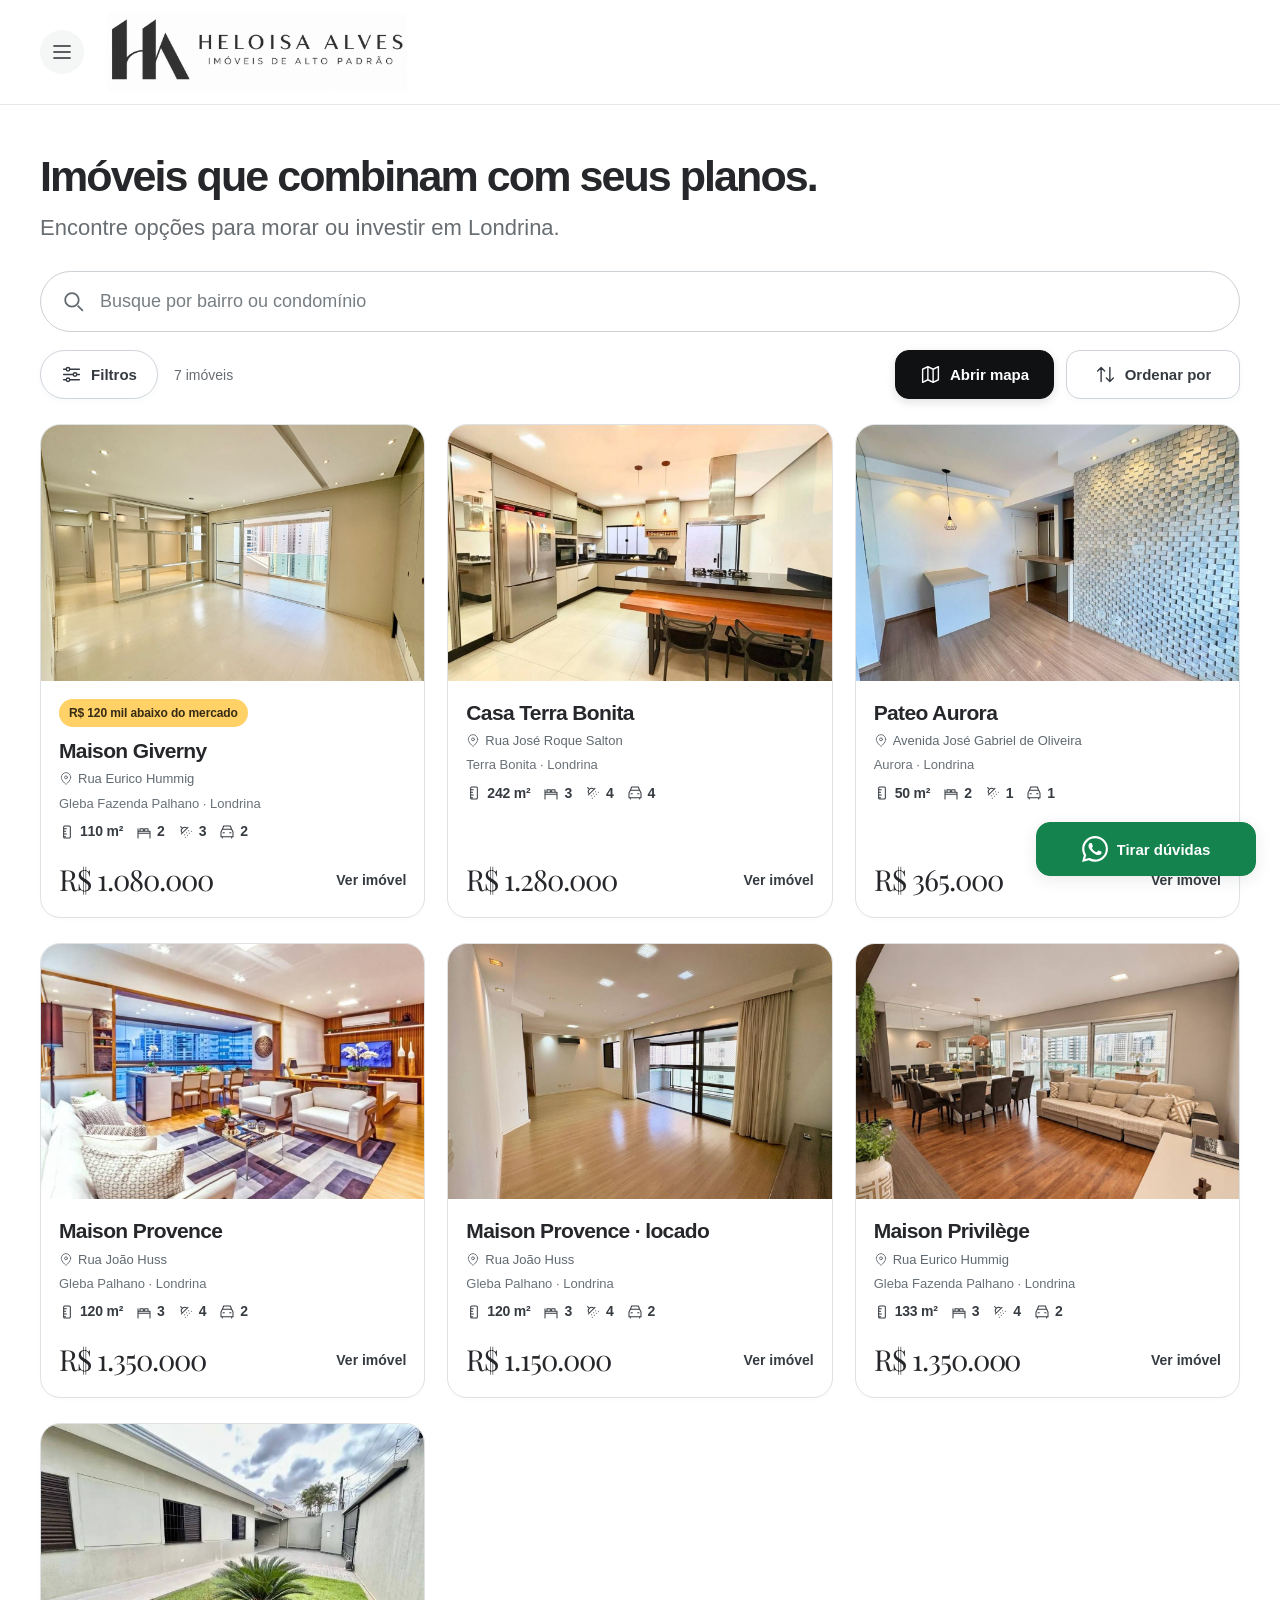
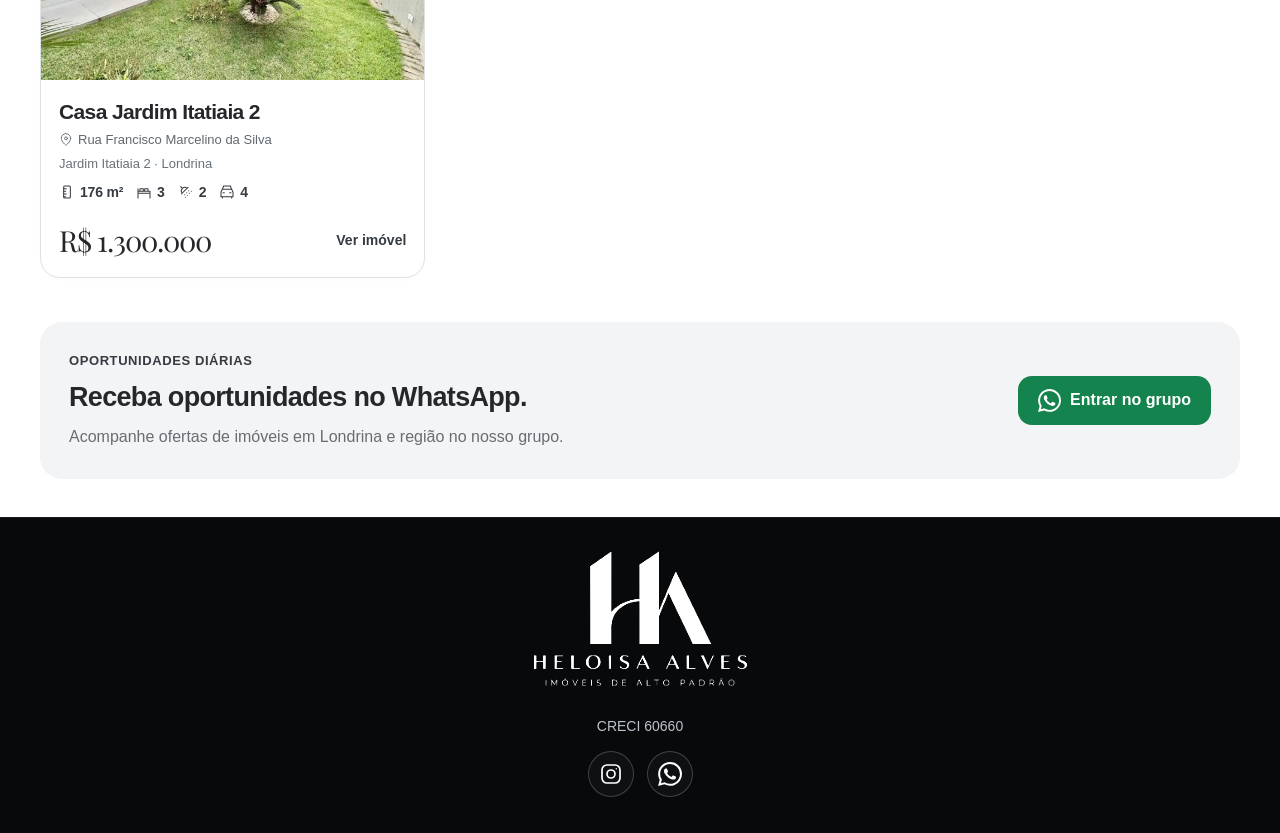
==== commit b35a503f: "Ajusta recomendações de saída, animações dos modais e cards do mapa" ====
--- a/index.html
+++ b/index.html
@@ -97,14 +97,15 @@
         t=l.createElement(r);t.async=1;t.src="https://www.clarity.ms/tag/"+i;
         y=l.getElementsByTagName(r)[0];y.parentNode.insertBefore(t,y);
     })(window, document, "clarity", "script", "zjj10cf0zg");
-</script><link rel="stylesheet" href="/graphite-brand.css"><link rel="stylesheet" href="/floating-whatsapp.css">
+</script><link rel="stylesheet" href="/recommendations.css"><link rel="stylesheet" href="/graphite-brand.css"><link rel="stylesheet" href="/floating-whatsapp.css">
 <link rel="stylesheet" href="/map-filters.css">
 <link rel="stylesheet" href="/browse-controls.css">
 <link rel="stylesheet" href="/property-facts.css">
+<link rel="stylesheet" href="/modal-motion.css">
 </head><body class="home-page site-has-floating" data-page="home"><svg class="icon-defs" aria-hidden="true" xmlns="http://www.w3.org/2000/svg"><defs>
 <symbol id="whatsapp-icon" viewBox="0 0 24 24"><path d="M17.472 14.382c-.297-.149-1.758-.867-2.03-.967-.273-.099-.471-.148-.67.15-.198.297-.767.966-.94 1.164-.174.198-.347.223-.644.074-.297-.148-1.255-.462-2.39-1.475-.883-.788-1.48-1.761-1.653-2.059-.173-.297-.018-.458.13-.606.134-.133.298-.347.446-.52.149-.174.198-.298.298-.496.099-.198.05-.372-.025-.52-.074-.149-.669-1.612-.916-2.207-.242-.58-.487-.5-.67-.51l-.57-.01c-.198 0-.52.075-.792.372-.272.298-1.04 1.016-1.04 2.48s1.065 2.876 1.213 3.074c.149.198 2.096 3.2 5.077 4.487.709.306 1.262.489 1.694.625.712.226 1.36.194 1.872.118.571-.085 1.758-.719 2.006-1.413.248-.694.248-1.289.173-1.413-.074-.124-.272-.198-.57-.347M12.05 21.785h-.004a9.87 9.87 0 0 1-5.031-1.378l-.361-.214-3.741.982.999-3.648-.235-.374a9.86 9.86 0 0 1-1.51-5.26c.002-5.45 4.436-9.884 9.887-9.884a9.82 9.82 0 0 1 7.021 2.91 9.825 9.825 0 0 1 2.9 7.023c-.003 5.45-4.437 9.883-9.925 9.843M20.46 3.49A11.85 11.85 0 0 0 12.05 0C5.496 0 .163 5.333.16 11.887c0 2.095.547 4.14 1.588 5.942L.06 24l6.306-1.654a11.88 11.88 0 0 0 5.68 1.447h.005c6.554 0 11.887-5.333 11.89-11.888a11.82 11.82 0 0 0-3.48-8.415Z"/></symbol>
 <symbol id="area-icon" viewBox="0 0 32 32"><path d="M5 13V5h8m6 0h8v8m0 6v8h-8m-6 0H5v-8M10 22 22 10m-7 0h7v7"/></symbol>
 <symbol id="bed-icon" viewBox="0 0 32 32"><path d="M4 26V11m24 15V11M4 21h24M4 15h24v6M8 15v-5h6v5m4 0v-5h6v5"/></symbol>
 <symbol id="car-icon" viewBox="0 0 32 32"><path d="m6 14 3-7h14l3 7M5 14h22v10H5zM8 24v3m16-3v3M8 18h4m8 0h4"/></symbol>
 <symbol id="share-icon" viewBox="0 0 24 24"><path d="M12 15V3m-4 4 4-4 4 4M5 12v9h14v-9"/></symbol>
-<symbol id="pin-icon" viewBox="0 0 24 24"><path d="M20 10c0 6-8 12-8 12S4 16 4 10a8 8 0 1 1 16 0Z"/><circle cx="12" cy="10" r="2.5"/></symbol><symbol id="instagram-icon" viewBox="0 0 24 24"><rect x="3" y="3" width="18" height="18" rx="5"/><circle cx="12" cy="12" r="4"/><circle class="instagram-dot" cx="17.5" cy="6.5" r="1"/></symbol></defs></svg><a class="skip" href="#imoveis">Ir para os imóveis</a><header class="site-header"><div class="site-header-inner"><button class="site-menu-toggle" type="button" aria-label="Abrir menu" aria-expanded="false" aria-haspopup="dialog" aria-controls="site-menu"><svg class="site-icon" viewBox="0 0 24 24" aria-hidden="true"><path d="M4 6h16M4 12h16M4 18h16"/></svg></button><a class="site-brand" href="/" aria-label="Heloísa Alves, início"><img src="/assets/logo-horizontal.png" alt="Heloísa Alves · Imóveis de alto padrão" width="2172" height="724"></a><nav class="site-header-nav" aria-label="Navegação principal"><a href="/#imoveis">Imóveis</a><a href="/#oportunidades">Oportunidades</a></nav></div></header><main class="home-wrap"><section class="home-intro" aria-labelledby="home-title"><h1 id="home-title">Imóveis que combinam com seus planos.</h1><p>Encontre opções para morar ou investir em Londrina.</p></section><section id="imoveis" aria-label="Encontre seu imóvel"><form class="home-search" role="search"><label for="property-search" class="visually-hidden">Busque por bairro ou condomínio</label><svg viewBox="0 0 24 24" aria-hidden="true"><circle cx="10.5" cy="10.5" r="6.5"/><path d="m16 16 5 5"/></svg><input id="property-search" type="search" placeholder="Busque por bairro ou condomínio" autocomplete="off" enterkeyhint="search" aria-controls="home-properties"><button class="home-search-clear" type="button" aria-label="Limpar busca" hidden>✕</button></form><div class="home-filter-row"><div class="home-view-tools"><button type="button" class="home-browse-filter" data-map-filter="all" aria-haspopup="dialog" aria-expanded="false" aria-controls="property-filters-dialog"><svg viewBox="0 0 24 24" aria-hidden="true"><path d="M3 6h18M3 12h18M3 18h18"/><circle cx="8" cy="6" r="2" fill="white"/><circle cx="16" cy="12" r="2" fill="white"/><circle cx="8" cy="18" r="2" fill="white"/></svg><span>Filtros</span><span class="browse-filter-badge" hidden aria-hidden="true"></span></button><p class="home-results" role="status" aria-live="polite">7 imóveis</p><div class="home-browse-actions"><button type="button" class="home-map-open" data-home-view="map" aria-expanded="false" aria-controls="home-map-panel"><svg viewBox="0 0 24 24" aria-hidden="true"><path d="m3 6 6-3 6 3 6-3v15l-6 3-6-3-6 3V6Zm6-3v15m6-12v15"/></svg><span>Abrir mapa</span></button><button type="button" class="home-sort-control" aria-haspopup="dialog" aria-expanded="false" aria-controls="sort-dialog"><svg viewBox="0 0 24 24" aria-hidden="true"><path d="M7 20V4m-4 4 4-4 4 4m6-4v16m-4-4 4 4 4-4"/></svg><span class="home-sort-label">Ordenar por</span></button></div></div></div><div class="home-browse"><ul class="home-properties" id="home-properties" aria-label="Imóveis disponíveis"><li data-home-property data-kind="apartamento" data-search="Maison Giverny Gleba Fazenda Palhano Londrina Apartamento"><a class="home-property" href="/imoveis/maison-giverny/" aria-label="Conhecer Maison Giverny"><div class="home-photo"><img src="/assets/photo-2.jpg" alt="Sala ampla do Maison Giverny" width="1280" height="960" fetchpriority="high" decoding="async"></div><div class="home-property-body"><span class="property-savings-badge">R$ 120 mil abaixo do mercado</span><h2>Maison Giverny</h2><p class="home-street property-card-street"><svg class="fact-icon" viewBox="0 0 24 24" aria-hidden="true"><path d="M20 10c0 6-8 12-8 12S4 16 4 10a8 8 0 1 1 16 0Z"/><circle cx="12" cy="10" r="2.5"/></svg><span>Rua Eurico Hummig</span></p><p class="home-place">Gleba Fazenda Palhano · Londrina</p><p class="home-facts property-card-facts"><span class="property-fact" data-fact="area" role="group" aria-label="Área privativa: 110 m²"><svg class="fact-icon" viewBox="0 0 24 24" aria-hidden="true"><rect x="7" y="3" width="10" height="18" rx="1.5"/><path d="M7 7h4M7 11h3M7 15h4M7 19h3"/></svg><strong>110 m²</strong></span><span class="property-fact" data-fact="bed" role="group" aria-label="2 quartos"><svg class="fact-icon" viewBox="0 0 24 24" aria-hidden="true"><path d="M3 18V7m0 7h18v4M3 11h18v7M6 11V7h5v4m2 0V7h5v4M3 18v3m18-3v3"/></svg><strong>2</strong></span><span class="property-fact" data-fact="bath" role="group" aria-label="3 banheiros"><svg class="fact-icon" viewBox="0 0 24 24" aria-hidden="true"><path d="m4 4 2.5 2.5M13.5 6.5a4.95 4.95 0 0 0-7 7M15 5 5 15M14 17v.01M10 16v.01M13 13v.01M16 10v.01M17 14v.01M20 11v.01M11 20v.01"/></svg><strong>3</strong></span><span class="property-fact" data-fact="car" role="group" aria-label="2 vagas"><svg class="fact-icon" viewBox="0 0 24 24" aria-hidden="true"><path d="m5 8 2-5h10l2 5m-14 0h14l2 4v7H3v-7l2-4Zm0 11v2m14-2v2M6 13h2m8 0h2"/></svg><strong>2</strong></span></p><div class="home-property-bottom"><p class="home-price">R$ 1.080.000</p><span class="home-view">Ver imóvel</span></div></div></a></li><li data-home-property data-kind="casa" data-search="Casa reformada com espaço gourmet no Terra Bonita Terra Bonita Londrina Casa"><a class="home-property" href="/imoveis/casa-terra-bonita-242m/" aria-label="Conhecer Casa reformada com espaço gourmet no Terra Bonita"><div class="home-photo"><img src="/assets/imoveis/casa-terra-bonita-242m/foto-01.webp" alt="Ambiente de Casa reformada com espaço gourmet no Terra Bonita" width="1280" height="960" loading="lazy" decoding="async"></div><div class="home-property-body"><h2>Casa Terra Bonita</h2><p class="home-street property-card-street"><svg class="fact-icon" viewBox="0 0 24 24" aria-hidden="true"><path d="M20 10c0 6-8 12-8 12S4 16 4 10a8 8 0 1 1 16 0Z"/><circle cx="12" cy="10" r="2.5"/></svg><span>Rua José Roque Salton</span></p><p class="home-place">Terra Bonita · Londrina</p><p class="home-facts property-card-facts"><span class="property-fact" data-fact="area" role="group" aria-label="Área construída: 242,45 m²"><svg class="fact-icon" viewBox="0 0 24 24" aria-hidden="true"><rect x="7" y="3" width="10" height="18" rx="1.5"/><path d="M7 7h4M7 11h3M7 15h4M7 19h3"/></svg><strong>242,45 m²</strong></span><span class="property-fact" data-fact="bed" role="group" aria-label="3 quartos"><svg class="fact-icon" viewBox="0 0 24 24" aria-hidden="true"><path d="M3 18V7m0 7h18v4M3 11h18v7M6 11V7h5v4m2 0V7h5v4M3 18v3m18-3v3"/></svg><strong>3</strong></span><span class="property-fact" data-fact="bath" role="group" aria-label="4 banheiros"><svg class="fact-icon" viewBox="0 0 24 24" aria-hidden="true"><path d="m4 4 2.5 2.5M13.5 6.5a4.95 4.95 0 0 0-7 7M15 5 5 15M14 17v.01M10 16v.01M13 13v.01M16 10v.01M17 14v.01M20 11v.01M11 20v.01"/></svg><strong>4</strong></span><span class="property-fact" data-fact="car" role="group" aria-label="4 vagas"><svg class="fact-icon" viewBox="0 0 24 24" aria-hidden="true"><path d="m5 8 2-5h10l2 5m-14 0h14l2 4v7H3v-7l2-4Zm0 11v2m14-2v2M6 13h2m8 0h2"/></svg><strong>4</strong></span></p><div class="home-property-bottom"><p class="home-price">R$ 1.280.000</p><span class="home-view">Ver imóvel</span></div></div></a></li><li data-home-property data-kind="apartamento" data-search="Pateo Aurora Aurora Londrina Apartamento"><a class="home-property" href="/imoveis/pateo-aurora-50m/" aria-label="Conhecer Pateo Aurora"><div class="home-photo"><img src="/assets/imoveis/pateo-aurora-50m/foto-01.webp" alt="Ambiente de Pateo Aurora" width="1280" height="960" loading="lazy" decoding="async"></div><div class="home-property-body"><h2>Pateo Aurora</h2><p class="home-street property-card-street"><svg class="fact-icon" viewBox="0 0 24 24" aria-hidden="true"><path d="M20 10c0 6-8 12-8 12S4 16 4 10a8 8 0 1 1 16 0Z"/><circle cx="12" cy="10" r="2.5"/></svg><span>Avenida José Gabriel de Oliveira</span></p><p class="home-place">Aurora · Londrina</p><p class="home-facts property-card-facts"><span class="property-fact" data-fact="area" role="group" aria-label="Área útil: 50,4 m²"><svg class="fact-icon" viewBox="0 0 24 24" aria-hidden="true"><rect x="7" y="3" width="10" height="18" rx="1.5"/><path d="M7 7h4M7 11h3M7 15h4M7 19h3"/></svg><strong>50,4 m²</strong></span><span class="property-fact" data-fact="bed" role="group" aria-label="2 quartos"><svg class="fact-icon" viewBox="0 0 24 24" aria-hidden="true"><path d="M3 18V7m0 7h18v4M3 11h18v7M6 11V7h5v4m2 0V7h5v4M3 18v3m18-3v3"/></svg><strong>2</strong></span><span class="property-fact" data-fact="bath" role="group" aria-label="1 banheiro"><svg class="fact-icon" viewBox="0 0 24 24" aria-hidden="true"><path d="m4 4 2.5 2.5M13.5 6.5a4.95 4.95 0 0 0-7 7M15 5 5 15M14 17v.01M10 16v.01M13 13v.01M16 10v.01M17 14v.01M20 11v.01M11 20v.01"/></svg><strong>1</strong></span><span class="property-fact" data-fact="car" role="group" aria-label="1 vaga"><svg class="fact-icon" viewBox="0 0 24 24" aria-hidden="true"><path d="m5 8 2-5h10l2 5m-14 0h14l2 4v7H3v-7l2-4Zm0 11v2m14-2v2M6 13h2m8 0h2"/></svg><strong>1</strong></span></p><div class="home-property-bottom"><p class="home-price">R$ 365.000</p><span class="home-view">Ver imóvel</span></div></div></a></li><li data-home-property data-kind="apartamento" data-search="Maison Provence Gleba Palhano Londrina Apartamento"><a class="home-property" href="/imoveis/maison-provence-120m/" aria-label="Conhecer Maison Provence"><div class="home-photo"><img src="/assets/imoveis/maison-provence-120m/foto-01.webp" alt="Ambiente de Maison Provence" width="1280" height="960" loading="lazy" decoding="async"></div><div class="home-property-body"><h2>Maison Provence</h2><p class="home-street property-card-street"><svg class="fact-icon" viewBox="0 0 24 24" aria-hidden="true"><path d="M20 10c0 6-8 12-8 12S4 16 4 10a8 8 0 1 1 16 0Z"/><circle cx="12" cy="10" r="2.5"/></svg><span>Rua João Huss</span></p><p class="home-place">Gleba Palhano · Londrina</p><p class="home-facts property-card-facts"><span class="property-fact" data-fact="area" role="group" aria-label="Área privativa: 120 m²"><svg class="fact-icon" viewBox="0 0 24 24" aria-hidden="true"><rect x="7" y="3" width="10" height="18" rx="1.5"/><path d="M7 7h4M7 11h3M7 15h4M7 19h3"/></svg><strong>120 m²</strong></span><span class="property-fact" data-fact="bed" role="group" aria-label="3 quartos"><svg class="fact-icon" viewBox="0 0 24 24" aria-hidden="true"><path d="M3 18V7m0 7h18v4M3 11h18v7M6 11V7h5v4m2 0V7h5v4M3 18v3m18-3v3"/></svg><strong>3</strong></span><span class="property-fact" data-fact="bath" role="group" aria-label="4 banheiros"><svg class="fact-icon" viewBox="0 0 24 24" aria-hidden="true"><path d="m4 4 2.5 2.5M13.5 6.5a4.95 4.95 0 0 0-7 7M15 5 5 15M14 17v.01M10 16v.01M13 13v.01M16 10v.01M17 14v.01M20 11v.01M11 20v.01"/></svg><strong>4</strong></span><span class="property-fact" data-fact="car" role="group" aria-label="2 vagas"><svg class="fact-icon" viewBox="0 0 24 24" aria-hidden="true"><path d="m5 8 2-5h10l2 5m-14 0h14l2 4v7H3v-7l2-4Zm0 11v2m14-2v2M6 13h2m8 0h2"/></svg><strong>2</strong></span></p><div class="home-property-bottom"><p class="home-price">R$ 1.350.000</p><span class="home-view">Ver imóvel</span></div></div></a></li><li data-home-property data-kind="apartamento" data-search="Maison Provence Gleba Palhano Londrina Apartamento"><a class="home-property" href="/imoveis/maison-provence-para-investir/" aria-label="Conhecer Maison Provence"><div class="home-photo"><img src="/assets/imoveis/maison-provence-para-investir/foto-01.webp" alt="Ambiente de Maison Provence" width="1280" height="960" loading="lazy" decoding="async"></div><div class="home-property-body"><h2>Maison Provence · locado</h2><p class="home-street property-card-street"><svg class="fact-icon" viewBox="0 0 24 24" aria-hidden="true"><path d="M20 10c0 6-8 12-8 12S4 16 4 10a8 8 0 1 1 16 0Z"/><circle cx="12" cy="10" r="2.5"/></svg><span>Rua João Huss</span></p><p class="home-place">Gleba Palhano · Londrina</p><p class="home-facts property-card-facts"><span class="property-fact" data-fact="area" role="group" aria-label="Área privativa: 120 m²"><svg class="fact-icon" viewBox="0 0 24 24" aria-hidden="true"><rect x="7" y="3" width="10" height="18" rx="1.5"/><path d="M7 7h4M7 11h3M7 15h4M7 19h3"/></svg><strong>120 m²</strong></span><span class="property-fact" data-fact="bed" role="group" aria-label="3 quartos"><svg class="fact-icon" viewBox="0 0 24 24" aria-hidden="true"><path d="M3 18V7m0 7h18v4M3 11h18v7M6 11V7h5v4m2 0V7h5v4M3 18v3m18-3v3"/></svg><strong>3</strong></span><span class="property-fact" data-fact="bath" role="group" aria-label="4 banheiros"><svg class="fact-icon" viewBox="0 0 24 24" aria-hidden="true"><path d="m4 4 2.5 2.5M13.5 6.5a4.95 4.95 0 0 0-7 7M15 5 5 15M14 17v.01M10 16v.01M13 13v.01M16 10v.01M17 14v.01M20 11v.01M11 20v.01"/></svg><strong>4</strong></span><span class="property-fact" data-fact="car" role="group" aria-label="2 vagas"><svg class="fact-icon" viewBox="0 0 24 24" aria-hidden="true"><path d="m5 8 2-5h10l2 5m-14 0h14l2 4v7H3v-7l2-4Zm0 11v2m14-2v2M6 13h2m8 0h2"/></svg><strong>2</strong></span></p><div class="home-property-bottom"><p class="home-price">R$ 1.150.000</p><span class="home-view">Ver imóvel</span></div></div></a></li><li data-home-property data-kind="apartamento" data-search="Maison Privilège Gleba Fazenda Palhano Londrina Apartamento"><a class="home-property" href="/imoveis/maison-privilege-133m/" aria-label="Conhecer Maison Privilège"><div class="home-photo"><img src="/assets/imoveis/maison-privilege-133m/foto-01.webp" alt="Ambiente de Maison Privilège" width="1280" height="960" loading="lazy" decoding="async"></div><div class="home-property-body"><h2>Maison Privilège</h2><p class="home-street property-card-street"><svg class="fact-icon" viewBox="0 0 24 24" aria-hidden="true"><path d="M20 10c0 6-8 12-8 12S4 16 4 10a8 8 0 1 1 16 0Z"/><circle cx="12" cy="10" r="2.5"/></svg><span>Rua Eurico Hummig</span></p><p class="home-place">Gleba Fazenda Palhano · Londrina</p><p class="home-facts property-card-facts"><span class="property-fact" data-fact="area" role="group" aria-label="Área privativa: 133 m²"><svg class="fact-icon" viewBox="0 0 24 24" aria-hidden="true"><rect x="7" y="3" width="10" height="18" rx="1.5"/><path d="M7 7h4M7 11h3M7 15h4M7 19h3"/></svg><strong>133 m²</strong></span><span class="property-fact" data-fact="bed" role="group" aria-label="3 quartos"><svg class="fact-icon" viewBox="0 0 24 24" aria-hidden="true"><path d="M3 18V7m0 7h18v4M3 11h18v7M6 11V7h5v4m2 0V7h5v4M3 18v3m18-3v3"/></svg><strong>3</strong></span><span class="property-fact" data-fact="bath" role="group" aria-label="4 banheiros"><svg class="fact-icon" viewBox="0 0 24 24" aria-hidden="true"><path d="m4 4 2.5 2.5M13.5 6.5a4.95 4.95 0 0 0-7 7M15 5 5 15M14 17v.01M10 16v.01M13 13v.01M16 10v.01M17 14v.01M20 11v.01M11 20v.01"/></svg><strong>4</strong></span><span class="property-fact" data-fact="car" role="group" aria-label="2 vagas"><svg class="fact-icon" viewBox="0 0 24 24" aria-hidden="true"><path d="m5 8 2-5h10l2 5m-14 0h14l2 4v7H3v-7l2-4Zm0 11v2m14-2v2M6 13h2m8 0h2"/></svg><strong>2</strong></span></p><div class="home-property-bottom"><p class="home-price">R$ 1.350.000</p><span class="home-view">Ver imóvel</span></div></div></a></li><li data-home-property data-kind="casa" data-search="Casa com jardim no Jardim Itatiaia 2 Jardim Itatiaia 2 Londrina Casa"><a class="home-property" href="/imoveis/casa-jardim-itatiaia-176m/" aria-label="Conhecer Casa com jardim no Jardim Itatiaia 2"><div class="home-photo"><img src="/assets/imoveis/casa-jardim-itatiaia-176m/foto-01.webp" alt="Ambiente de Casa com jardim no Jardim Itatiaia 2" width="1280" height="960" loading="lazy" decoding="async"></div><div class="home-property-body"><h2>Casa Jardim Itatiaia 2</h2><p class="home-street property-card-street"><svg class="fact-icon" viewBox="0 0 24 24" aria-hidden="true"><path d="M20 10c0 6-8 12-8 12S4 16 4 10a8 8 0 1 1 16 0Z"/><circle cx="12" cy="10" r="2.5"/></svg><span>Rua Francisco Marcelino da Silva</span></p><p class="home-place">Jardim Itatiaia 2 · Londrina</p><p class="home-facts property-card-facts"><span class="property-fact" data-fact="area" role="group" aria-label="Área construída: 176 m²"><svg class="fact-icon" viewBox="0 0 24 24" aria-hidden="true"><rect x="7" y="3" width="10" height="18" rx="1.5"/><path d="M7 7h4M7 11h3M7 15h4M7 19h3"/></svg><strong>176 m²</strong></span><span class="property-fact" data-fact="bed" role="group" aria-label="3 quartos"><svg class="fact-icon" viewBox="0 0 24 24" aria-hidden="true"><path d="M3 18V7m0 7h18v4M3 11h18v7M6 11V7h5v4m2 0V7h5v4M3 18v3m18-3v3"/></svg><strong>3</strong></span><span class="property-fact" data-fact="bath" role="group" aria-label="2 banheiros"><svg class="fact-icon" viewBox="0 0 24 24" aria-hidden="true"><path d="m4 4 2.5 2.5M13.5 6.5a4.95 4.95 0 0 0-7 7M15 5 5 15M14 17v.01M10 16v.01M13 13v.01M16 10v.01M17 14v.01M20 11v.01M11 20v.01"/></svg><strong>2</strong></span><span class="property-fact" data-fact="car" role="group" aria-label="4 vagas"><svg class="fact-icon" viewBox="0 0 24 24" aria-hidden="true"><path d="m5 8 2-5h10l2 5m-14 0h14l2 4v7H3v-7l2-4Zm0 11v2m14-2v2M6 13h2m8 0h2"/></svg><strong>4</strong></span></p><div class="home-property-bottom"><p class="home-price">R$ 1.300.000</p><span class="home-view">Ver imóvel</span></div></div></a></li></ul><aside class="home-map-panel" id="home-map-panel" aria-label="Imóveis no mapa" hidden><div class="map-canvas-wrap"><div id="property-map" aria-label="Mapa com valores dos imóveis em Londrina"></div><div class="map-area-actions"><button type="button" id="map-search-area" hidden>Buscar nesta área</button><button type="button" id="map-show-all" hidden>Mostrar todos</button></div><p class="map-status" id="map-status" role="status" aria-live="polite" hidden></p></div><div class="map-selection" id="map-selection" aria-label="Imóvel selecionado no mapa" hidden></div><p class="map-location-caption">Pins indicam localizações aproximadas. Toque em um preço para conhecer o imóvel.</p></aside></div><div class="home-empty" hidden><h2>Nenhum imóvel encontrado</h2><p>Tente outro bairro ou condomínio, ou veja todos os imóveis.</p><button type="button" class="home-reset">Limpar filtros</button></div></section><section class="home-opportunities" id="oportunidades"><div><span class="home-eyebrow">Oportunidades diárias</span><h2>Receba oportunidades no WhatsApp.</h2><p>Acompanhe ofertas de imóveis em Londrina e região no nosso grupo.</p></div><a href="https://chat.whatsapp.com/D4AI891pdOp2eEPSsWIqWE?s=cl&p=a&iam=2" target="_blank" rel="noopener noreferrer" class="home-group-button"><svg viewBox="0 0 24 24" aria-hidden="true"><use href="#whatsapp-icon"/></svg>Entrar no grupo</a></section></main><footer class="site-footer"><a class="site-footer-brand" href="/" aria-label="Heloísa Alves, voltar ao início"><img src="/assets/logo-silver.png" alt="Heloísa Alves · Imóveis de alto padrão" width="1254" height="1254" loading="lazy"></a><p class="site-footer-creci" data-creci>CRECI 60660</p><div class="site-footer-socials"><a class="site-social-link" href="https://www.instagram.com/helo_alvesf/" target="_blank" rel="noopener noreferrer" aria-label="Instagram da marca: @helo_alvesf"><svg class="site-icon" viewBox="0 0 24 24" aria-hidden="true"><rect x="3" y="3" width="18" height="18" rx="5"/><circle cx="12" cy="12" r="4"/><circle cx="17.3" cy="6.7" r=".7" fill="currentColor" stroke="none"/></svg></a><a data-whatsapp-context="general" class="site-social-link site-social-whatsapp whatsapp" href="https://wa.me/5543988318811?text=Ol%C3%A1!%20%F0%9F%91%8B%0AVim%20pelo%20site%20e%20gostaria%20de%20tirar%20uma%20d%C3%BAvida." target="_blank" rel="noopener noreferrer" aria-label="Atendimento pelo WhatsApp: (43) 98831-8811" data-meta-event="WhatsAppClick"><svg class="site-icon site-icon-fill" viewBox="0 0 24 24" aria-hidden="true"><path d="M17.472 14.382c-.297-.149-1.758-.867-2.03-.967-.273-.099-.471-.148-.67.15-.198.297-.767.966-.94 1.164-.174.198-.347.223-.644.074-.297-.148-1.255-.462-2.39-1.475-.883-.788-1.48-1.761-1.653-2.059-.173-.297-.018-.458.13-.606.134-.133.298-.347.446-.52.149-.174.198-.298.298-.496.099-.198.05-.372-.025-.52-.074-.149-.669-1.612-.916-2.207-.242-.58-.487-.5-.67-.51l-.57-.01c-.198 0-.52.075-.792.372-.272.298-1.04 1.016-1.04 2.48s1.065 2.876 1.213 3.074c.149.198 2.096 3.2 5.077 4.487.709.306 1.262.489 1.694.625.712.226 1.36.194 1.872.118.571-.085 1.758-.719 2.006-1.413.248-.694.248-1.289.173-1.413-.074-.124-.272-.198-.57-.347M12.05 21.785h-.004a9.87 9.87 0 0 1-5.031-1.378l-.361-.214-3.741.982.999-3.648-.235-.374a9.86 9.86 0 0 1-1.51-5.26c.002-5.45 4.436-9.884 9.887-9.884a9.82 9.82 0 0 1 7.021 2.91 9.825 9.825 0 0 1 2.9 7.023c-.003 5.45-4.437 9.883-9.925 9.843M20.46 3.49A11.85 11.85 0 0 0 12.05 0C5.496 0 .163 5.333.16 11.887c0 2.095.547 4.14 1.588 5.942L.06 24l6.306-1.654a11.88 11.88 0 0 0 5.68 1.447h.005c6.554 0 11.887-5.333 11.89-11.888a11.82 11.82 0 0 0-3.48-8.415Z"/></svg></a></div></footer><aside class="home-contact-actions" aria-label="Contato e oportunidades"><a data-whatsapp-context="general" class="home-contact-button home-contact-inquiry" href="https://wa.me/5543988318811?text=Ol%C3%A1!%20%F0%9F%91%8B%0AVim%20pelo%20site%20e%20gostaria%20de%20tirar%20uma%20d%C3%BAvida." target="_blank" rel="noopener noreferrer" data-meta-event="WhatsAppClick"><svg viewBox="0 0 24 24" aria-hidden="true"><use href="#whatsapp-icon"/></svg><span>Tirar dúvidas</span></a><a class="home-contact-button home-contact-group" href="https://chat.whatsapp.com/D4AI891pdOp2eEPSsWIqWE?s=cl&amp;p=a&amp;iam=2" target="_blank" rel="noopener noreferrer" data-meta-event="GroupInviteClick"><svg viewBox="0 0 24 24" aria-hidden="true"><use href="#whatsapp-icon"/></svg><span>Entrar no grupo de oportunidades</span></a></aside><!-- shared-menu:start --><dialog id="site-menu" class="site-menu" aria-labelledby="site-menu-title"><div class="site-menu-panel"><div class="site-menu-top"><a class="site-brand" href="/" aria-label="Heloísa Alves, início"><img src="/assets/logo-horizontal.png" alt="Heloísa Alves · Imóveis de alto padrão" width="2172" height="724"></a><button class="site-menu-close" type="button" aria-label="Fechar menu"><svg class="site-icon" viewBox="0 0 24 24" aria-hidden="true"><path d="m6 6 12 12M6 18 18 6"/></svg></button></div><h2 id="site-menu-title">Encontre o seu<br>próximo imóvel.</h2><nav class="site-menu-links" aria-label="Explorar o site"><a class="site-menu-card" href="/#imoveis"><span class="site-menu-card-icon"><svg class="site-icon" viewBox="0 0 24 24" aria-hidden="true"><path d="M5 21V4h11v17M16 10h4v11M3 21h19M8 8h5M8 12h5M8 16h5M9 21v-2h3v2"/></svg></span><span class="site-menu-card-copy"><strong>Imóveis</strong><span>Explore casas e apartamentos</span></span></a><a class="site-menu-card" href="/#oportunidades"><span class="site-menu-card-icon"><svg class="site-icon site-icon-fill" viewBox="0 0 24 24" aria-hidden="true"><path d="M17.472 14.382c-.297-.149-1.758-.867-2.03-.967-.273-.099-.471-.148-.67.15-.198.297-.767.966-.94 1.164-.174.198-.347.223-.644.074-.297-.148-1.255-.462-2.39-1.475-.883-.788-1.48-1.761-1.653-2.059-.173-.297-.018-.458.13-.606.134-.133.298-.347.446-.52.149-.174.198-.298.298-.496.099-.198.05-.372-.025-.52-.074-.149-.669-1.612-.916-2.207-.242-.58-.487-.5-.67-.51l-.57-.01c-.198 0-.52.075-.792.372-.272.298-1.04 1.016-1.04 2.48s1.065 2.876 1.213 3.074c.149.198 2.096 3.2 5.077 4.487.709.306 1.262.489 1.694.625.712.226 1.36.194 1.872.118.571-.085 1.758-.719 2.006-1.413.248-.694.248-1.289.173-1.413-.074-.124-.272-.198-.57-.347M12.05 21.785h-.004a9.87 9.87 0 0 1-5.031-1.378l-.361-.214-3.741.982.999-3.648-.235-.374a9.86 9.86 0 0 1-1.51-5.26c.002-5.45 4.436-9.884 9.887-9.884a9.82 9.82 0 0 1 7.021 2.91 9.825 9.825 0 0 1 2.9 7.023c-.003 5.45-4.437 9.883-9.925 9.843M20.46 3.49A11.85 11.85 0 0 0 12.05 0C5.496 0 .163 5.333.16 11.887c0 2.095.547 4.14 1.588 5.942L.06 24l6.306-1.654a11.88 11.88 0 0 0 5.68 1.447h.005c6.554 0 11.887-5.333 11.89-11.888a11.82 11.82 0 0 0-3.48-8.415Z"/></svg></span><span class="site-menu-card-copy"><strong>Oportunidades</strong><span>Encontre boas oportunidades em Londrina e região</span></span></a></nav><div class="site-menu-bottom"><div class="site-menu-social"><a href="https://www.instagram.com/helo_alvesf/" target="_blank" rel="noopener noreferrer" aria-label="Instagram da marca: @helo_alvesf"><svg class="site-icon" viewBox="0 0 24 24" aria-hidden="true"><rect x="3" y="3" width="18" height="18" rx="5"/><circle cx="12" cy="12" r="4"/><circle cx="17.3" cy="6.7" r=".7" fill="currentColor" stroke="none"/></svg><span>@helo_alvesf</span></a><span data-creci>CRECI 60660</span></div><a data-whatsapp-context="general" class="site-menu-contact whatsapp" href="https://wa.me/5543988318811?text=Ol%C3%A1!%20%F0%9F%91%8B%0AVim%20pelo%20site%20e%20gostaria%20de%20tirar%20uma%20d%C3%BAvida." target="_blank" rel="noopener noreferrer" data-meta-event="WhatsAppClick"><svg class="site-icon site-icon-fill" viewBox="0 0 24 24" aria-hidden="true"><path d="M17.472 14.382c-.297-.149-1.758-.867-2.03-.967-.273-.099-.471-.148-.67.15-.198.297-.767.966-.94 1.164-.174.198-.347.223-.644.074-.297-.148-1.255-.462-2.39-1.475-.883-.788-1.48-1.761-1.653-2.059-.173-.297-.018-.458.13-.606.134-.133.298-.347.446-.52.149-.174.198-.298.298-.496.099-.198.05-.372-.025-.52-.074-.149-.669-1.612-.916-2.207-.242-.58-.487-.5-.67-.51l-.57-.01c-.198 0-.52.075-.792.372-.272.298-1.04 1.016-1.04 2.48s1.065 2.876 1.213 3.074c.149.198 2.096 3.2 5.077 4.487.709.306 1.262.489 1.694.625.712.226 1.36.194 1.872.118.571-.085 1.758-.719 2.006-1.413.248-.694.248-1.289.173-1.413-.074-.124-.272-.198-.57-.347M12.05 21.785h-.004a9.87 9.87 0 0 1-5.031-1.378l-.361-.214-3.741.982.999-3.648-.235-.374a9.86 9.86 0 0 1-1.51-5.26c.002-5.45 4.436-9.884 9.887-9.884a9.82 9.82 0 0 1 7.021 2.91 9.825 9.825 0 0 1 2.9 7.023c-.003 5.45-4.437 9.883-9.925 9.843M20.46 3.49A11.85 11.85 0 0 0 12.05 0C5.496 0 .163 5.333.16 11.887c0 2.095.547 4.14 1.588 5.942L.06 24l6.306-1.654a11.88 11.88 0 0 0 5.68 1.447h.005c6.554 0 11.887-5.333 11.89-11.888a11.82 11.82 0 0 0-3.48-8.415Z"/></svg><span>Tirar dúvidas</span></a></div></div></dialog><!-- shared-menu:end --><script src="/floating-whatsapp.js" defer></script><script src="/map-filters.js" defer></script><dialog class="sort-dialog" id="sort-dialog" aria-labelledby="sort-title"><form id="property-sort"><div class="sort-heading"><h2 id="sort-title" tabindex="-1"><svg viewBox="0 0 24 24" aria-hidden="true"><path d="M7 20V4m-4 4 4-4 4 4m6-4v16m-4-4 4 4 4-4"/></svg>Ordenar por</h2><button type="button" class="sort-close" aria-label="Fechar ordenação"><svg viewBox="0 0 24 24" aria-hidden="true"><path d="m6 6 12 12M18 6 6 18"/></svg></button></div><fieldset class="sort-options"><legend class="visually-hidden">Escolha como ordenar os imóveis</legend><label class="sort-option"><input type="radio" name="order" value="featured" checked><span>Mais relevantes</span></label><label class="sort-option"><input type="radio" name="order" value="recent"><span>Mais recente</span></label><label class="sort-option"><input type="radio" name="order" value="price-asc"><span>Menor preço</span></label><label class="sort-option"><input type="radio" name="order" value="price-desc"><span>Maior preço</span></label><label class="sort-option"><input type="radio" name="order" value="area-desc"><span>Maior área</span></label></fieldset><button type="submit" class="sort-apply">Aplicar</button></form></dialog></body></html>+<symbol id="pin-icon" viewBox="0 0 24 24"><path d="M20 10c0 6-8 12-8 12S4 16 4 10a8 8 0 1 1 16 0Z"/><circle cx="12" cy="10" r="2.5"/></symbol><symbol id="instagram-icon" viewBox="0 0 24 24"><rect x="3" y="3" width="18" height="18" rx="5"/><circle cx="12" cy="12" r="4"/><circle class="instagram-dot" cx="17.5" cy="6.5" r="1"/></symbol></defs></svg><a class="skip" href="#imoveis">Ir para os imóveis</a><header class="site-header"><div class="site-header-inner"><button class="site-menu-toggle" type="button" aria-label="Abrir menu" aria-expanded="false" aria-haspopup="dialog" aria-controls="site-menu"><svg class="site-icon" viewBox="0 0 24 24" aria-hidden="true"><path d="M4 6h16M4 12h16M4 18h16"/></svg></button><a class="site-brand" href="/" aria-label="Heloísa Alves, início"><img src="/assets/logo-horizontal.png" alt="Heloísa Alves · Imóveis de alto padrão" width="2172" height="724"></a><nav class="site-header-nav" aria-label="Navegação principal"><a href="/#imoveis">Imóveis</a><a href="/#oportunidades">Oportunidades</a></nav></div></header><main class="home-wrap"><section class="home-intro" aria-labelledby="home-title"><h1 id="home-title">Imóveis que combinam com seus planos.</h1><p>Encontre opções para morar ou investir em Londrina.</p></section><section id="imoveis" aria-label="Encontre seu imóvel"><form class="home-search" role="search"><label for="property-search" class="visually-hidden">Busque por bairro ou condomínio</label><svg viewBox="0 0 24 24" aria-hidden="true"><circle cx="10.5" cy="10.5" r="6.5"/><path d="m16 16 5 5"/></svg><input id="property-search" type="search" placeholder="Busque por bairro ou condomínio" autocomplete="off" enterkeyhint="search" aria-controls="home-properties"><button class="home-search-clear" type="button" aria-label="Limpar busca" hidden>✕</button></form><div class="home-filter-row"><div class="home-view-tools"><button type="button" class="home-browse-filter" data-map-filter="all" aria-haspopup="dialog" aria-expanded="false" aria-controls="property-filters-dialog"><svg viewBox="0 0 24 24" aria-hidden="true"><path d="M3 6h18M3 12h18M3 18h18"/><circle cx="8" cy="6" r="2" fill="white"/><circle cx="16" cy="12" r="2" fill="white"/><circle cx="8" cy="18" r="2" fill="white"/></svg><span>Filtros</span><span class="browse-filter-badge" hidden aria-hidden="true"></span></button><p class="home-results" role="status" aria-live="polite">7 imóveis</p><div class="home-browse-actions"><button type="button" class="home-map-open" data-home-view="map" aria-expanded="false" aria-controls="home-map-panel"><svg viewBox="0 0 24 24" aria-hidden="true"><path d="m3 6 6-3 6 3 6-3v15l-6 3-6-3-6 3V6Zm6-3v15m6-12v15"/></svg><span>Abrir mapa</span></button><button type="button" class="home-sort-control" aria-haspopup="dialog" aria-expanded="false" aria-controls="sort-dialog"><svg viewBox="0 0 24 24" aria-hidden="true"><path d="M7 20V4m-4 4 4-4 4 4m6-4v16m-4-4 4 4 4-4"/></svg><span class="home-sort-label">Ordenar por</span></button></div></div></div><div class="home-browse"><ul class="home-properties" id="home-properties" aria-label="Imóveis disponíveis"><li data-home-property data-kind="apartamento" data-search="Maison Giverny Gleba Fazenda Palhano Londrina Apartamento"><a class="home-property" href="/imoveis/maison-giverny/" aria-label="Conhecer Maison Giverny"><div class="home-photo"><img src="/assets/photo-2.jpg" alt="Sala ampla do Maison Giverny" width="1280" height="960" fetchpriority="high" decoding="async"></div><div class="home-property-body"><span class="property-savings-badge">R$ 120 mil abaixo do mercado</span><h2>Maison Giverny</h2><p class="home-street property-card-street"><svg class="fact-icon" viewBox="0 0 24 24" aria-hidden="true"><path d="M20 10c0 6-8 12-8 12S4 16 4 10a8 8 0 1 1 16 0Z"/><circle cx="12" cy="10" r="2.5"/></svg><span>Rua Eurico Hummig</span></p><p class="home-place">Gleba Fazenda Palhano · Londrina</p><p class="home-facts property-card-facts"><span class="property-fact" data-fact="area" role="group" aria-label="Área privativa: 110 m²"><svg class="fact-icon" viewBox="0 0 24 24" aria-hidden="true"><rect x="7" y="3" width="10" height="18" rx="1.5"/><path d="M7 7h4M7 11h3M7 15h4M7 19h3"/></svg><strong>110 m²</strong></span><span class="property-fact" data-fact="bed" role="group" aria-label="2 quartos"><svg class="fact-icon" viewBox="0 0 24 24" aria-hidden="true"><path d="M3 18V7m0 7h18v4M3 11h18v7M6 11V7h5v4m2 0V7h5v4M3 18v3m18-3v3"/></svg><strong>2</strong></span><span class="property-fact" data-fact="bath" role="group" aria-label="3 banheiros"><svg class="fact-icon" viewBox="0 0 24 24" aria-hidden="true"><path d="m4 4 2.5 2.5M13.5 6.5a4.95 4.95 0 0 0-7 7M15 5 5 15M14 17v.01M10 16v.01M13 13v.01M16 10v.01M17 14v.01M20 11v.01M11 20v.01"/></svg><strong>3</strong></span><span class="property-fact" data-fact="car" role="group" aria-label="2 vagas"><svg class="fact-icon" viewBox="0 0 24 24" aria-hidden="true"><path d="m5 8 2-5h10l2 5m-14 0h14l2 4v7H3v-7l2-4Zm0 11v2m14-2v2M6 13h2m8 0h2"/></svg><strong>2</strong></span></p><div class="home-property-bottom"><p class="home-price">R$ 1.080.000</p><span class="home-view">Ver imóvel</span></div></div></a></li><li data-home-property data-kind="casa" data-search="Casa reformada com espaço gourmet no Terra Bonita Terra Bonita Londrina Casa"><a class="home-property" href="/imoveis/casa-terra-bonita-242m/" aria-label="Conhecer Casa reformada com espaço gourmet no Terra Bonita"><div class="home-photo"><img src="/assets/imoveis/casa-terra-bonita-242m/foto-01.webp" alt="Ambiente de Casa reformada com espaço gourmet no Terra Bonita" width="1280" height="960" loading="lazy" decoding="async"></div><div class="home-property-body"><h2>Casa Terra Bonita</h2><p class="home-street property-card-street"><svg class="fact-icon" viewBox="0 0 24 24" aria-hidden="true"><path d="M20 10c0 6-8 12-8 12S4 16 4 10a8 8 0 1 1 16 0Z"/><circle cx="12" cy="10" r="2.5"/></svg><span>Rua José Roque Salton</span></p><p class="home-place">Terra Bonita · Londrina</p><p class="home-facts property-card-facts"><span class="property-fact" data-fact="area" role="group" aria-label="Área construída: 242 m²"><svg class="fact-icon" viewBox="0 0 24 24" aria-hidden="true"><rect x="7" y="3" width="10" height="18" rx="1.5"/><path d="M7 7h4M7 11h3M7 15h4M7 19h3"/></svg><strong>242 m²</strong></span><span class="property-fact" data-fact="bed" role="group" aria-label="3 quartos"><svg class="fact-icon" viewBox="0 0 24 24" aria-hidden="true"><path d="M3 18V7m0 7h18v4M3 11h18v7M6 11V7h5v4m2 0V7h5v4M3 18v3m18-3v3"/></svg><strong>3</strong></span><span class="property-fact" data-fact="bath" role="group" aria-label="4 banheiros"><svg class="fact-icon" viewBox="0 0 24 24" aria-hidden="true"><path d="m4 4 2.5 2.5M13.5 6.5a4.95 4.95 0 0 0-7 7M15 5 5 15M14 17v.01M10 16v.01M13 13v.01M16 10v.01M17 14v.01M20 11v.01M11 20v.01"/></svg><strong>4</strong></span><span class="property-fact" data-fact="car" role="group" aria-label="4 vagas"><svg class="fact-icon" viewBox="0 0 24 24" aria-hidden="true"><path d="m5 8 2-5h10l2 5m-14 0h14l2 4v7H3v-7l2-4Zm0 11v2m14-2v2M6 13h2m8 0h2"/></svg><strong>4</strong></span></p><div class="home-property-bottom"><p class="home-price">R$ 1.280.000</p><span class="home-view">Ver imóvel</span></div></div></a></li><li data-home-property data-kind="apartamento" data-search="Pateo Aurora Aurora Londrina Apartamento"><a class="home-property" href="/imoveis/pateo-aurora-50m/" aria-label="Conhecer Pateo Aurora"><div class="home-photo"><img src="/assets/imoveis/pateo-aurora-50m/foto-01.webp" alt="Ambiente de Pateo Aurora" width="1280" height="960" loading="lazy" decoding="async"></div><div class="home-property-body"><h2>Pateo Aurora</h2><p class="home-street property-card-street"><svg class="fact-icon" viewBox="0 0 24 24" aria-hidden="true"><path d="M20 10c0 6-8 12-8 12S4 16 4 10a8 8 0 1 1 16 0Z"/><circle cx="12" cy="10" r="2.5"/></svg><span>Avenida José Gabriel de Oliveira</span></p><p class="home-place">Aurora · Londrina</p><p class="home-facts property-card-facts"><span class="property-fact" data-fact="area" role="group" aria-label="Área útil: 50 m²"><svg class="fact-icon" viewBox="0 0 24 24" aria-hidden="true"><rect x="7" y="3" width="10" height="18" rx="1.5"/><path d="M7 7h4M7 11h3M7 15h4M7 19h3"/></svg><strong>50 m²</strong></span><span class="property-fact" data-fact="bed" role="group" aria-label="2 quartos"><svg class="fact-icon" viewBox="0 0 24 24" aria-hidden="true"><path d="M3 18V7m0 7h18v4M3 11h18v7M6 11V7h5v4m2 0V7h5v4M3 18v3m18-3v3"/></svg><strong>2</strong></span><span class="property-fact" data-fact="bath" role="group" aria-label="1 banheiro"><svg class="fact-icon" viewBox="0 0 24 24" aria-hidden="true"><path d="m4 4 2.5 2.5M13.5 6.5a4.95 4.95 0 0 0-7 7M15 5 5 15M14 17v.01M10 16v.01M13 13v.01M16 10v.01M17 14v.01M20 11v.01M11 20v.01"/></svg><strong>1</strong></span><span class="property-fact" data-fact="car" role="group" aria-label="1 vaga"><svg class="fact-icon" viewBox="0 0 24 24" aria-hidden="true"><path d="m5 8 2-5h10l2 5m-14 0h14l2 4v7H3v-7l2-4Zm0 11v2m14-2v2M6 13h2m8 0h2"/></svg><strong>1</strong></span></p><div class="home-property-bottom"><p class="home-price">R$ 365.000</p><span class="home-view">Ver imóvel</span></div></div></a></li><li data-home-property data-kind="apartamento" data-search="Maison Provence Gleba Palhano Londrina Apartamento"><a class="home-property" href="/imoveis/maison-provence-120m/" aria-label="Conhecer Maison Provence"><div class="home-photo"><img src="/assets/imoveis/maison-provence-120m/foto-01.webp" alt="Ambiente de Maison Provence" width="1280" height="960" loading="lazy" decoding="async"></div><div class="home-property-body"><h2>Maison Provence</h2><p class="home-street property-card-street"><svg class="fact-icon" viewBox="0 0 24 24" aria-hidden="true"><path d="M20 10c0 6-8 12-8 12S4 16 4 10a8 8 0 1 1 16 0Z"/><circle cx="12" cy="10" r="2.5"/></svg><span>Rua João Huss</span></p><p class="home-place">Gleba Palhano · Londrina</p><p class="home-facts property-card-facts"><span class="property-fact" data-fact="area" role="group" aria-label="Área privativa: 120 m²"><svg class="fact-icon" viewBox="0 0 24 24" aria-hidden="true"><rect x="7" y="3" width="10" height="18" rx="1.5"/><path d="M7 7h4M7 11h3M7 15h4M7 19h3"/></svg><strong>120 m²</strong></span><span class="property-fact" data-fact="bed" role="group" aria-label="3 quartos"><svg class="fact-icon" viewBox="0 0 24 24" aria-hidden="true"><path d="M3 18V7m0 7h18v4M3 11h18v7M6 11V7h5v4m2 0V7h5v4M3 18v3m18-3v3"/></svg><strong>3</strong></span><span class="property-fact" data-fact="bath" role="group" aria-label="4 banheiros"><svg class="fact-icon" viewBox="0 0 24 24" aria-hidden="true"><path d="m4 4 2.5 2.5M13.5 6.5a4.95 4.95 0 0 0-7 7M15 5 5 15M14 17v.01M10 16v.01M13 13v.01M16 10v.01M17 14v.01M20 11v.01M11 20v.01"/></svg><strong>4</strong></span><span class="property-fact" data-fact="car" role="group" aria-label="2 vagas"><svg class="fact-icon" viewBox="0 0 24 24" aria-hidden="true"><path d="m5 8 2-5h10l2 5m-14 0h14l2 4v7H3v-7l2-4Zm0 11v2m14-2v2M6 13h2m8 0h2"/></svg><strong>2</strong></span></p><div class="home-property-bottom"><p class="home-price">R$ 1.350.000</p><span class="home-view">Ver imóvel</span></div></div></a></li><li data-home-property data-kind="apartamento" data-search="Maison Provence Gleba Palhano Londrina Apartamento"><a class="home-property" href="/imoveis/maison-provence-para-investir/" aria-label="Conhecer Maison Provence"><div class="home-photo"><img src="/assets/imoveis/maison-provence-para-investir/foto-01.webp" alt="Ambiente de Maison Provence" width="1280" height="960" loading="lazy" decoding="async"></div><div class="home-property-body"><h2>Maison Provence · locado</h2><p class="home-street property-card-street"><svg class="fact-icon" viewBox="0 0 24 24" aria-hidden="true"><path d="M20 10c0 6-8 12-8 12S4 16 4 10a8 8 0 1 1 16 0Z"/><circle cx="12" cy="10" r="2.5"/></svg><span>Rua João Huss</span></p><p class="home-place">Gleba Palhano · Londrina</p><p class="home-facts property-card-facts"><span class="property-fact" data-fact="area" role="group" aria-label="Área privativa: 120 m²"><svg class="fact-icon" viewBox="0 0 24 24" aria-hidden="true"><rect x="7" y="3" width="10" height="18" rx="1.5"/><path d="M7 7h4M7 11h3M7 15h4M7 19h3"/></svg><strong>120 m²</strong></span><span class="property-fact" data-fact="bed" role="group" aria-label="3 quartos"><svg class="fact-icon" viewBox="0 0 24 24" aria-hidden="true"><path d="M3 18V7m0 7h18v4M3 11h18v7M6 11V7h5v4m2 0V7h5v4M3 18v3m18-3v3"/></svg><strong>3</strong></span><span class="property-fact" data-fact="bath" role="group" aria-label="4 banheiros"><svg class="fact-icon" viewBox="0 0 24 24" aria-hidden="true"><path d="m4 4 2.5 2.5M13.5 6.5a4.95 4.95 0 0 0-7 7M15 5 5 15M14 17v.01M10 16v.01M13 13v.01M16 10v.01M17 14v.01M20 11v.01M11 20v.01"/></svg><strong>4</strong></span><span class="property-fact" data-fact="car" role="group" aria-label="2 vagas"><svg class="fact-icon" viewBox="0 0 24 24" aria-hidden="true"><path d="m5 8 2-5h10l2 5m-14 0h14l2 4v7H3v-7l2-4Zm0 11v2m14-2v2M6 13h2m8 0h2"/></svg><strong>2</strong></span></p><div class="home-property-bottom"><p class="home-price">R$ 1.150.000</p><span class="home-view">Ver imóvel</span></div></div></a></li><li data-home-property data-kind="apartamento" data-search="Maison Privilège Gleba Fazenda Palhano Londrina Apartamento"><a class="home-property" href="/imoveis/maison-privilege-133m/" aria-label="Conhecer Maison Privilège"><div class="home-photo"><img src="/assets/imoveis/maison-privilege-133m/foto-01.webp" alt="Ambiente de Maison Privilège" width="1280" height="960" loading="lazy" decoding="async"></div><div class="home-property-body"><h2>Maison Privilège</h2><p class="home-street property-card-street"><svg class="fact-icon" viewBox="0 0 24 24" aria-hidden="true"><path d="M20 10c0 6-8 12-8 12S4 16 4 10a8 8 0 1 1 16 0Z"/><circle cx="12" cy="10" r="2.5"/></svg><span>Rua Eurico Hummig</span></p><p class="home-place">Gleba Fazenda Palhano · Londrina</p><p class="home-facts property-card-facts"><span class="property-fact" data-fact="area" role="group" aria-label="Área privativa: 133 m²"><svg class="fact-icon" viewBox="0 0 24 24" aria-hidden="true"><rect x="7" y="3" width="10" height="18" rx="1.5"/><path d="M7 7h4M7 11h3M7 15h4M7 19h3"/></svg><strong>133 m²</strong></span><span class="property-fact" data-fact="bed" role="group" aria-label="3 quartos"><svg class="fact-icon" viewBox="0 0 24 24" aria-hidden="true"><path d="M3 18V7m0 7h18v4M3 11h18v7M6 11V7h5v4m2 0V7h5v4M3 18v3m18-3v3"/></svg><strong>3</strong></span><span class="property-fact" data-fact="bath" role="group" aria-label="4 banheiros"><svg class="fact-icon" viewBox="0 0 24 24" aria-hidden="true"><path d="m4 4 2.5 2.5M13.5 6.5a4.95 4.95 0 0 0-7 7M15 5 5 15M14 17v.01M10 16v.01M13 13v.01M16 10v.01M17 14v.01M20 11v.01M11 20v.01"/></svg><strong>4</strong></span><span class="property-fact" data-fact="car" role="group" aria-label="2 vagas"><svg class="fact-icon" viewBox="0 0 24 24" aria-hidden="true"><path d="m5 8 2-5h10l2 5m-14 0h14l2 4v7H3v-7l2-4Zm0 11v2m14-2v2M6 13h2m8 0h2"/></svg><strong>2</strong></span></p><div class="home-property-bottom"><p class="home-price">R$ 1.350.000</p><span class="home-view">Ver imóvel</span></div></div></a></li><li data-home-property data-kind="casa" data-search="Casa com jardim no Jardim Itatiaia 2 Jardim Itatiaia 2 Londrina Casa"><a class="home-property" href="/imoveis/casa-jardim-itatiaia-176m/" aria-label="Conhecer Casa com jardim no Jardim Itatiaia 2"><div class="home-photo"><img src="/assets/imoveis/casa-jardim-itatiaia-176m/foto-01.webp" alt="Ambiente de Casa com jardim no Jardim Itatiaia 2" width="1280" height="960" loading="lazy" decoding="async"></div><div class="home-property-body"><h2>Casa Jardim Itatiaia 2</h2><p class="home-street property-card-street"><svg class="fact-icon" viewBox="0 0 24 24" aria-hidden="true"><path d="M20 10c0 6-8 12-8 12S4 16 4 10a8 8 0 1 1 16 0Z"/><circle cx="12" cy="10" r="2.5"/></svg><span>Rua Francisco Marcelino da Silva</span></p><p class="home-place">Jardim Itatiaia 2 · Londrina</p><p class="home-facts property-card-facts"><span class="property-fact" data-fact="area" role="group" aria-label="Área construída: 176 m²"><svg class="fact-icon" viewBox="0 0 24 24" aria-hidden="true"><rect x="7" y="3" width="10" height="18" rx="1.5"/><path d="M7 7h4M7 11h3M7 15h4M7 19h3"/></svg><strong>176 m²</strong></span><span class="property-fact" data-fact="bed" role="group" aria-label="3 quartos"><svg class="fact-icon" viewBox="0 0 24 24" aria-hidden="true"><path d="M3 18V7m0 7h18v4M3 11h18v7M6 11V7h5v4m2 0V7h5v4M3 18v3m18-3v3"/></svg><strong>3</strong></span><span class="property-fact" data-fact="bath" role="group" aria-label="2 banheiros"><svg class="fact-icon" viewBox="0 0 24 24" aria-hidden="true"><path d="m4 4 2.5 2.5M13.5 6.5a4.95 4.95 0 0 0-7 7M15 5 5 15M14 17v.01M10 16v.01M13 13v.01M16 10v.01M17 14v.01M20 11v.01M11 20v.01"/></svg><strong>2</strong></span><span class="property-fact" data-fact="car" role="group" aria-label="4 vagas"><svg class="fact-icon" viewBox="0 0 24 24" aria-hidden="true"><path d="m5 8 2-5h10l2 5m-14 0h14l2 4v7H3v-7l2-4Zm0 11v2m14-2v2M6 13h2m8 0h2"/></svg><strong>4</strong></span></p><div class="home-property-bottom"><p class="home-price">R$ 1.300.000</p><span class="home-view">Ver imóvel</span></div></div></a></li></ul><aside class="home-map-panel" id="home-map-panel" aria-label="Imóveis no mapa" hidden><div class="map-canvas-wrap"><div id="property-map" aria-label="Mapa com valores dos imóveis em Londrina"></div><div class="map-area-actions"><button type="button" id="map-search-area" hidden>Buscar nesta área</button><button type="button" id="map-show-all" hidden>Mostrar todos</button></div><p class="map-status" id="map-status" role="status" aria-live="polite" hidden></p></div><div class="map-selection" id="map-selection" aria-label="Imóvel selecionado no mapa" hidden></div><p class="map-location-caption">Pins indicam localizações aproximadas. Toque em um preço para conhecer o imóvel.</p></aside></div><div class="home-empty" hidden><h2>Nenhum imóvel encontrado</h2><p>Tente outro bairro ou condomínio, ou veja todos os imóveis.</p><button type="button" class="home-reset">Limpar filtros</button></div></section><section class="home-opportunities" id="oportunidades"><div><span class="home-eyebrow">Oportunidades diárias</span><h2>Receba oportunidades no WhatsApp.</h2><p>Acompanhe ofertas de imóveis em Londrina e região no nosso grupo.</p></div><a href="https://chat.whatsapp.com/D4AI891pdOp2eEPSsWIqWE?s=cl&p=a&iam=2" target="_blank" rel="noopener noreferrer" class="home-group-button"><svg viewBox="0 0 24 24" aria-hidden="true"><use href="#whatsapp-icon"/></svg>Entrar no grupo</a></section></main><footer class="site-footer"><a class="site-footer-brand" href="/" aria-label="Heloísa Alves, voltar ao início"><img src="/assets/logo-silver.png" alt="Heloísa Alves · Imóveis de alto padrão" width="1254" height="1254" loading="lazy"></a><p class="site-footer-creci" data-creci>CRECI 60660</p><div class="site-footer-socials"><a class="site-social-link" href="https://www.instagram.com/helo_alvesf/" target="_blank" rel="noopener noreferrer" aria-label="Instagram da marca: @helo_alvesf"><svg class="site-icon" viewBox="0 0 24 24" aria-hidden="true"><rect x="3" y="3" width="18" height="18" rx="5"/><circle cx="12" cy="12" r="4"/><circle cx="17.3" cy="6.7" r=".7" fill="currentColor" stroke="none"/></svg></a><a data-whatsapp-context="general" class="site-social-link site-social-whatsapp whatsapp" href="https://wa.me/5543988318811?text=Ol%C3%A1!%20%F0%9F%91%8B%0AVim%20pelo%20site%20e%20gostaria%20de%20tirar%20uma%20d%C3%BAvida." target="_blank" rel="noopener noreferrer" aria-label="Atendimento pelo WhatsApp: (43) 98831-8811" data-meta-event="WhatsAppClick"><svg class="site-icon site-icon-fill" viewBox="0 0 24 24" aria-hidden="true"><path d="M17.472 14.382c-.297-.149-1.758-.867-2.03-.967-.273-.099-.471-.148-.67.15-.198.297-.767.966-.94 1.164-.174.198-.347.223-.644.074-.297-.148-1.255-.462-2.39-1.475-.883-.788-1.48-1.761-1.653-2.059-.173-.297-.018-.458.13-.606.134-.133.298-.347.446-.52.149-.174.198-.298.298-.496.099-.198.05-.372-.025-.52-.074-.149-.669-1.612-.916-2.207-.242-.58-.487-.5-.67-.51l-.57-.01c-.198 0-.52.075-.792.372-.272.298-1.04 1.016-1.04 2.48s1.065 2.876 1.213 3.074c.149.198 2.096 3.2 5.077 4.487.709.306 1.262.489 1.694.625.712.226 1.36.194 1.872.118.571-.085 1.758-.719 2.006-1.413.248-.694.248-1.289.173-1.413-.074-.124-.272-.198-.57-.347M12.05 21.785h-.004a9.87 9.87 0 0 1-5.031-1.378l-.361-.214-3.741.982.999-3.648-.235-.374a9.86 9.86 0 0 1-1.51-5.26c.002-5.45 4.436-9.884 9.887-9.884a9.82 9.82 0 0 1 7.021 2.91 9.825 9.825 0 0 1 2.9 7.023c-.003 5.45-4.437 9.883-9.925 9.843M20.46 3.49A11.85 11.85 0 0 0 12.05 0C5.496 0 .163 5.333.16 11.887c0 2.095.547 4.14 1.588 5.942L.06 24l6.306-1.654a11.88 11.88 0 0 0 5.68 1.447h.005c6.554 0 11.887-5.333 11.89-11.888a11.82 11.82 0 0 0-3.48-8.415Z"/></svg></a></div></footer><aside class="home-contact-actions" aria-label="Contato e oportunidades"><a data-whatsapp-context="general" class="home-contact-button home-contact-inquiry" href="https://wa.me/5543988318811?text=Ol%C3%A1!%20%F0%9F%91%8B%0AVim%20pelo%20site%20e%20gostaria%20de%20tirar%20uma%20d%C3%BAvida." target="_blank" rel="noopener noreferrer" data-meta-event="WhatsAppClick"><svg viewBox="0 0 24 24" aria-hidden="true"><use href="#whatsapp-icon"/></svg><span>Tirar dúvidas</span></a><a class="home-contact-button home-contact-group" href="https://chat.whatsapp.com/D4AI891pdOp2eEPSsWIqWE?s=cl&amp;p=a&amp;iam=2" target="_blank" rel="noopener noreferrer" data-meta-event="GroupInviteClick"><svg viewBox="0 0 24 24" aria-hidden="true"><use href="#whatsapp-icon"/></svg><span>Entrar no grupo de oportunidades</span></a></aside><!-- shared-menu:start --><dialog id="site-menu" class="site-menu" aria-labelledby="site-menu-title"><div class="site-menu-panel"><div class="site-menu-top"><a class="site-brand" href="/" aria-label="Heloísa Alves, início"><img src="/assets/logo-horizontal.png" alt="Heloísa Alves · Imóveis de alto padrão" width="2172" height="724"></a><button class="site-menu-close" type="button" aria-label="Fechar menu"><svg class="site-icon" viewBox="0 0 24 24" aria-hidden="true"><path d="m6 6 12 12M6 18 18 6"/></svg></button></div><h2 id="site-menu-title">Encontre o seu<br>próximo imóvel.</h2><nav class="site-menu-links" aria-label="Explorar o site"><a class="site-menu-card" href="/#imoveis"><span class="site-menu-card-icon"><svg class="site-icon" viewBox="0 0 24 24" aria-hidden="true"><path d="M5 21V4h11v17M16 10h4v11M3 21h19M8 8h5M8 12h5M8 16h5M9 21v-2h3v2"/></svg></span><span class="site-menu-card-copy"><strong>Imóveis</strong><span>Explore casas e apartamentos</span></span></a><a class="site-menu-card" href="/#oportunidades"><span class="site-menu-card-icon"><svg class="site-icon site-icon-fill" viewBox="0 0 24 24" aria-hidden="true"><path d="M17.472 14.382c-.297-.149-1.758-.867-2.03-.967-.273-.099-.471-.148-.67.15-.198.297-.767.966-.94 1.164-.174.198-.347.223-.644.074-.297-.148-1.255-.462-2.39-1.475-.883-.788-1.48-1.761-1.653-2.059-.173-.297-.018-.458.13-.606.134-.133.298-.347.446-.52.149-.174.198-.298.298-.496.099-.198.05-.372-.025-.52-.074-.149-.669-1.612-.916-2.207-.242-.58-.487-.5-.67-.51l-.57-.01c-.198 0-.52.075-.792.372-.272.298-1.04 1.016-1.04 2.48s1.065 2.876 1.213 3.074c.149.198 2.096 3.2 5.077 4.487.709.306 1.262.489 1.694.625.712.226 1.36.194 1.872.118.571-.085 1.758-.719 2.006-1.413.248-.694.248-1.289.173-1.413-.074-.124-.272-.198-.57-.347M12.05 21.785h-.004a9.87 9.87 0 0 1-5.031-1.378l-.361-.214-3.741.982.999-3.648-.235-.374a9.86 9.86 0 0 1-1.51-5.26c.002-5.45 4.436-9.884 9.887-9.884a9.82 9.82 0 0 1 7.021 2.91 9.825 9.825 0 0 1 2.9 7.023c-.003 5.45-4.437 9.883-9.925 9.843M20.46 3.49A11.85 11.85 0 0 0 12.05 0C5.496 0 .163 5.333.16 11.887c0 2.095.547 4.14 1.588 5.942L.06 24l6.306-1.654a11.88 11.88 0 0 0 5.68 1.447h.005c6.554 0 11.887-5.333 11.89-11.888a11.82 11.82 0 0 0-3.48-8.415Z"/></svg></span><span class="site-menu-card-copy"><strong>Oportunidades</strong><span>Encontre boas oportunidades em Londrina e região</span></span></a></nav><div class="site-menu-bottom"><div class="site-menu-social"><a href="https://www.instagram.com/helo_alvesf/" target="_blank" rel="noopener noreferrer" aria-label="Instagram da marca: @helo_alvesf"><svg class="site-icon" viewBox="0 0 24 24" aria-hidden="true"><rect x="3" y="3" width="18" height="18" rx="5"/><circle cx="12" cy="12" r="4"/><circle cx="17.3" cy="6.7" r=".7" fill="currentColor" stroke="none"/></svg><span>@helo_alvesf</span></a><span data-creci>CRECI 60660</span></div><a data-whatsapp-context="general" class="site-menu-contact whatsapp" href="https://wa.me/5543988318811?text=Ol%C3%A1!%20%F0%9F%91%8B%0AVim%20pelo%20site%20e%20gostaria%20de%20tirar%20uma%20d%C3%BAvida." target="_blank" rel="noopener noreferrer" data-meta-event="WhatsAppClick"><svg class="site-icon site-icon-fill" viewBox="0 0 24 24" aria-hidden="true"><path d="M17.472 14.382c-.297-.149-1.758-.867-2.03-.967-.273-.099-.471-.148-.67.15-.198.297-.767.966-.94 1.164-.174.198-.347.223-.644.074-.297-.148-1.255-.462-2.39-1.475-.883-.788-1.48-1.761-1.653-2.059-.173-.297-.018-.458.13-.606.134-.133.298-.347.446-.52.149-.174.198-.298.298-.496.099-.198.05-.372-.025-.52-.074-.149-.669-1.612-.916-2.207-.242-.58-.487-.5-.67-.51l-.57-.01c-.198 0-.52.075-.792.372-.272.298-1.04 1.016-1.04 2.48s1.065 2.876 1.213 3.074c.149.198 2.096 3.2 5.077 4.487.709.306 1.262.489 1.694.625.712.226 1.36.194 1.872.118.571-.085 1.758-.719 2.006-1.413.248-.694.248-1.289.173-1.413-.074-.124-.272-.198-.57-.347M12.05 21.785h-.004a9.87 9.87 0 0 1-5.031-1.378l-.361-.214-3.741.982.999-3.648-.235-.374a9.86 9.86 0 0 1-1.51-5.26c.002-5.45 4.436-9.884 9.887-9.884a9.82 9.82 0 0 1 7.021 2.91 9.825 9.825 0 0 1 2.9 7.023c-.003 5.45-4.437 9.883-9.925 9.843M20.46 3.49A11.85 11.85 0 0 0 12.05 0C5.496 0 .163 5.333.16 11.887c0 2.095.547 4.14 1.588 5.942L.06 24l6.306-1.654a11.88 11.88 0 0 0 5.68 1.447h.005c6.554 0 11.887-5.333 11.89-11.888a11.82 11.82 0 0 0-3.48-8.415Z"/></svg><span>Tirar dúvidas</span></a></div></div></dialog><!-- shared-menu:end --><script src="/floating-whatsapp.js" defer></script><script src="/map-filters.js" defer></script><dialog class="sort-dialog" id="sort-dialog" aria-labelledby="sort-title"><form id="property-sort"><div class="sort-heading"><h2 id="sort-title" tabindex="-1"><svg viewBox="0 0 24 24" aria-hidden="true"><path d="M7 20V4m-4 4 4-4 4 4m6-4v16m-4-4 4 4 4-4"/></svg>Ordenar por</h2><button type="button" class="sort-close" aria-label="Fechar ordenação"><svg viewBox="0 0 24 24" aria-hidden="true"><path d="m6 6 12 12M18 6 6 18"/></svg></button></div><fieldset class="sort-options"><legend class="visually-hidden">Escolha como ordenar os imóveis</legend><label class="sort-option"><input type="radio" name="order" value="featured" checked><span>Mais relevantes</span></label><label class="sort-option"><input type="radio" name="order" value="recent"><span>Mais recente</span></label><label class="sort-option"><input type="radio" name="order" value="price-asc"><span>Menor preço</span></label><label class="sort-option"><input type="radio" name="order" value="price-desc"><span>Maior preço</span></label><label class="sort-option"><input type="radio" name="order" value="area-desc"><span>Maior área</span></label></fieldset><button type="submit" class="sort-apply">Aplicar</button></form></dialog><dialog id="recommendations-dialog" aria-labelledby="recommendations-modal-title" aria-describedby="recommendations-modal-subtitle"><button type="button" class="close-button" aria-label="Fechar recomendações" autofocus>✕</button><div class="recommendations-heading"><h2 id="recommendations-modal-title">Veja outras opções para você</h2><p id="recommendations-modal-subtitle">Outros imóveis que podem combinar com você.</p></div><div class="recommendations-carousel"><ul id="suggested-track" class="recommendations-list" aria-label="Outros imóveis para conhecer" tabindex="0"></ul><button type="button" class="recommendations-nav recommendations-prev" aria-label="Imóveis anteriores" aria-controls="suggested-track" disabled><svg viewBox="0 0 24 24" aria-hidden="true"><path d="m14 6-6 6 6 6"/></svg></button><button type="button" class="recommendations-nav recommendations-next" aria-label="Próximos imóveis" aria-controls="suggested-track"><svg viewBox="0 0 24 24" aria-hidden="true"><path d="m10 6 6 6-6 6"/></svg></button></div><button type="button" class="recommendations-continue">Continuar neste imóvel</button></dialog><script src="/recommendations-model.js" defer></script><script src="/recommendations.js" defer></script><script src="/recommendation-carousel.js" defer></script></body></html>
--- a/home-map.css
+++ b/home-map.css
@@ -78,3 +78,5 @@
 @media(prefers-reduced-motion:reduce){.home-map-dialog .map-back-to-list{transition:none}.home-map-dialog .map-back-to-list:hover{transform:none}}
 @media(prefers-reduced-motion:reduce){.recommendations-map-button{transition:none}.recommendations-map-button:hover{transform:none}}
 @media(max-width:760px){.map-canvas-wrap{height:300px;max-height:38svh;min-height:230px}.map-property-card{grid-template-columns:90px minmax(0,1fr)}.map-building-options{max-height:80px;overflow:auto}.map-building-options button{flex:1 1 auto}}
+
+.map-card-track{align-items:start}
--- a/recommendations.css
+++ b/recommendations.css
@@ -0,0 +1,74 @@
+.recommendations-section[hidden]{display:none}
+.listing-layout .property-content>.recommendations-section{background:transparent;padding:6px 0 4px;box-shadow:none}
+.recommendations-heading{margin-bottom:19px}
+.recommendations-heading h2{margin-bottom:7px}
+.recommendations-heading p{margin:0;color:var(--muted);font-size:16px;line-height:1.5}
+.recommendations-list{display:grid;grid-template-columns:repeat(2,minmax(0,1fr));gap:15px;list-style:none;padding:0;margin:0}
+.recommendations-list>li{min-width:0}
+.recommendations-section .recommendations-list,#recommendations-dialog .recommendations-list{display:flex;gap:15px;overflow-x:auto;scroll-snap-type:x mandatory;scroll-padding-inline:2px;overscroll-behavior-x:contain;padding:2px 2px 13px;scrollbar-width:thin;scrollbar-color:#bbc4bf transparent}
+.recommendations-section .recommendations-list>li,#recommendations-dialog .recommendations-list>li{flex:0 0 44%;scroll-snap-align:start}
+.recommendations-carousel{position:relative;min-width:0}
+.recommendations-nav{position:absolute;top:112px;z-index:2;display:grid;place-items:center;width:44px;height:44px;padding:10px;border:1px solid #dbe1dd;border-radius:50%;background:#fff;color:#253f2e;box-shadow:0 4px 15px #152a1f24;transition:background .2s,opacity .2s,transform .2s}
+.recommendations-prev{left:-17px}.recommendations-next{right:-17px}
+.recommendations-nav svg{width:22px;height:22px;fill:none;stroke:currentColor;stroke-width:1.8;stroke-linecap:round;stroke-linejoin:round}
+.recommendations-nav:hover:not(:disabled){background:#edf5ef;transform:scale(1.05)}
+.recommendations-nav:disabled{opacity:.4;cursor:default;box-shadow:none}
+.recommendations-section .recommendations-list:focus-visible,#recommendations-dialog .recommendations-list:focus-visible{outline:2px solid var(--green);outline-offset:4px;border-radius:14px}
+.recommendation-card{display:flex;flex-direction:column;height:100%;overflow:hidden;border:1px solid #e2e5e8;border-radius:19px;background:#fff;color:var(--ink);box-shadow:0 3px 12px #1c263a05;transition:transform .22s ease,box-shadow .22s ease}
+.recommendation-card:hover{transform:translateY(-3px);box-shadow:0 9px 24px #1c263a10}
+.recommendation-card:active{transform:scale(.99)}
+.recommendation-card>img{width:100%;height:auto;aspect-ratio:1.5;object-fit:cover;background:#edeef0}
+.recommendation-body{display:flex;flex-direction:column;flex:1;padding:17px}
+.recommendation-title{margin:0 0 7px;font-size:17px;font-weight:650;letter-spacing:-.025em;line-height:1.35}
+.recommendation-location{display:flex;align-items:flex-start;gap:5px;margin:0 0 14px;color:var(--muted);font-size:14px;line-height:1.4}
+.recommendation-location svg{width:16px;height:18px;flex-shrink:0;fill:none;stroke:currentColor;stroke-width:1.5}
+.recommendation-facts{display:flex;flex-wrap:wrap;gap:7px 12px;margin:0 0 13px;color:#61676e;font-size:13px;line-height:1.5}
+.recommendation-facts>span{display:inline-flex;align-items:center;gap:5px}
+.recommendation-facts svg{width:18px;height:18px;fill:none;stroke:currentColor;stroke-width:1.5;stroke-linecap:round;stroke-linejoin:round}
+.recommendation-price{margin:auto 0 17px;font-family:'Playfair Display',Georgia,serif;font-size:27px;font-weight:400;letter-spacing:-.035em;line-height:1.3}
+.recommendation-occupied{align-self:flex-start;margin:0 0 12px;padding:4px 8px;border-radius:7px;background:#f0f3f1;color:#536057;font-size:12px;font-weight:500;line-height:1.4}
+.recommendation-cta{display:flex;align-items:center;justify-content:center;min-height:46px;border-radius:12px;background:#e9f6ee;color:#106c3f;font-size:15px;font-weight:600}
+.recommendations-hint{display:block;margin:7px 0 0;color:var(--muted);font-size:14px;text-align:center}
+.recommendations-hint[hidden]{display:none}
+#recommendations-dialog{position:fixed;inset:0;margin:auto;width:790px;max-width:calc(100vw - 40px);max-height:calc(100dvh - 48px);overflow:auto;padding:30px;border:1px solid #ffffffd9;border-radius:26px;background:#f7f9fb;color:var(--ink);font-family:var(--ui-font,var(--sans));box-shadow:0 25px 90px #111c2d42,inset 0 1px 0 #fff;overscroll-behavior:contain}
+#recommendations-dialog::backdrop{background:#10182052;backdrop-filter:blur(12px);-webkit-backdrop-filter:blur(12px)}
+#recommendations-dialog>.close-button{position:absolute;top:17px;right:17px;display:grid;place-items:center;width:44px;height:44px;min-width:44px;border:1px solid #ffffffbd;border-radius:50%;background:#ffffffba;color:#46525c;font-size:23px}
+#recommendations-dialog h2{margin:0 48px 8px 0;font-size:27px;line-height:1.2;letter-spacing:-.035em}
+#recommendations-dialog .recommendations-heading>p{font-size:16px}
+#recommendations-dialog .recommendations-list{margin-top:24px}
+#recommendations-dialog .recommendations-list>li:only-child{grid-column:1/-1;width:100%;max-width:400px;margin-inline:auto}
+#recommendations-dialog .recommendation-cta{background:var(--green);color:white}
+#recommendations-dialog .recommendation-card{box-shadow:none}
+.recommendations-continue{display:block;min-height:44px;margin:19px auto 0;padding:10px 15px;border:0;border-radius:12px;background:transparent;color:#106c3f;font:600 15px/1.4 var(--ui-font,var(--sans));transition:background .2s ease,transform .2s ease}
+.recommendations-continue:hover{background:#ffffffa8;transform:translateY(-1px)}
+.recommendations-exit{display:block;min-height:40px;margin:0 auto;padding:8px 15px;border:0;border-radius:12px;background:transparent;color:#59616b;font:500 14px/1.4 var(--ui-font,var(--sans));text-decoration:underline;text-underline-offset:3px}
+.recommendations-modal-open{overflow:hidden}
+.recommendations-modal-open .mobile-actions{visibility:hidden}
+@supports ((backdrop-filter:blur(1px)) or (-webkit-backdrop-filter:blur(1px))){#recommendations-dialog{background:linear-gradient(140deg,#ffffffeb,#f5f7fad9);backdrop-filter:blur(26px) saturate(125%);-webkit-backdrop-filter:blur(26px) saturate(125%)}}
+@media(max-width:760px){
+  .recommendations-nav{display:none}
+  .listing-layout .property-content>.recommendations-section{padding:6px 0 4px}
+  .recommendations-list{display:flex;gap:13px;overflow-x:auto;scroll-snap-type:x mandatory;scroll-padding-inline:1px;overscroll-behavior-x:contain;padding:0 1px 9px;scrollbar-width:none}
+  .recommendations-list::-webkit-scrollbar{display:none}
+  .recommendations-list>li,.recommendations-section .recommendations-list>li,#recommendations-dialog .recommendations-list>li{flex:0 0 86%;scroll-snap-align:start}
+  .recommendations-list>li:only-child{flex-basis:100%}
+  .recommendation-body{padding:17px}
+  .recommendation-title{font-size:18px}
+  .recommendation-facts{font-size:14px}
+  .recommendation-price{font-size:29px}
+  .recommendations-hint{display:block;margin:7px 0 0;color:var(--muted);font-size:13px;text-align:center}
+  .recommendations-hint[hidden]{display:none}
+  #recommendations-dialog{inset:0;margin:auto;width:calc(100% - 32px);max-width:calc(100% - 32px);max-height:calc(100dvh - 32px);padding:25px 18px 18px;border-radius:26px}
+  #recommendations-dialog h2{font-size:25px;margin-right:63px}
+  #recommendations-dialog>.close-button{top:14px;right:14px}
+  #recommendations-dialog .recommendations-list{margin-top:19px}
+  #recommendations-dialog .recommendation-card>img{aspect-ratio:1.7}
+  #recommendations-dialog .recommendation-body{padding:15px}
+  #recommendations-dialog .recommendation-location{display:none}
+  #recommendations-dialog .recommendation-title{font-size:17px;margin-bottom:10px}
+  #recommendations-dialog .recommendation-price{font-size:27px;margin-bottom:13px}
+  #recommendations-dialog .recommendation-facts{font-size:13px;gap:6px 10px}
+}
+@media(max-height:650px) and (max-width:760px){#recommendations-dialog{padding-top:30px}#recommendations-dialog h2{font-size:23px}#recommendations-dialog .recommendations-heading p{font-size:14px}#recommendations-dialog .recommendation-card>img{aspect-ratio:2.5}#recommendations-dialog .recommendations-list{margin-top:13px}.recommendations-continue{margin-top:10px}}
+@media(prefers-reduced-motion:reduce){.recommendation-card,.recommendations-continue{transition:none}.recommendation-card:hover,.recommendation-card:active,.recommendations-continue:hover{transform:none}}
+@media(prefers-reduced-transparency:reduce){#recommendations-dialog{background:#f8f9fb;backdrop-filter:none;-webkit-backdrop-filter:none}#recommendations-dialog::backdrop{backdrop-filter:none;-webkit-backdrop-filter:none}}
--- a/graphite-brand.css
+++ b/graphite-brand.css
@@ -9,6 +9,18 @@
 .site-menu-toggle:hover,.site-menu-close:hover,.site-menu-card:hover,.site-social-link:not(.site-social-whatsapp):hover{background:#f1f3f5}
 .site-menu-card:hover{border-color:#c5ccd3}
 .site-menu-social>a,.site-social-link:not(.site-social-whatsapp){color:var(--accent)}
+dialog.site-menu{background:#08090b;color:#fff;box-shadow:16px 0 60px #0005}
+dialog.site-menu::backdrop{background:#08090b80}
+.site-menu .site-brand img{filter:grayscale(1) invert(1);mix-blend-mode:screen}
+.site-menu .site-menu-close{background:#222427;color:#fff}
+.site-menu .site-menu-close:hover{background:#33363a}
+.site-menu .site-menu-card{background:#151719;border-color:#34373b;box-shadow:none;color:#fff}
+.site-menu .site-menu-card:hover{background:#202326;border-color:#575d64}
+.site-menu .site-menu-card-icon{background:#292d32;color:#f5f6f7}
+.site-menu .site-menu-card-copy>span{color:#bac0c7}
+.site-menu .site-menu-social{color:#aeb5be}
+.site-menu .site-menu-social>a{color:#f5f6f7}
+.site-menu .site-menu-social>span{border-color:#444a51}
 .recommendations-browse,.recommendations-continue{color:var(--accent)}
 body .recommendation-cta,body #recommendations-dialog .recommendation-cta{background:#363b42;color:#fff;border-radius:var(--button-radius);transition:background .2s}
 body .recommendation-card:hover .recommendation-cta,body .recommendation-card:focus-visible .recommendation-cta,body #recommendations-dialog .recommendation-card:hover .recommendation-cta,body #recommendations-dialog .recommendation-card:focus-visible .recommendation-cta{background:#25292e;color:#fff}
--- a/property-facts.css
+++ b/property-facts.css
@@ -1,10 +1,16 @@
-.listing-layout .specs.specs-horizontal{display:grid;grid-template-columns:minmax(0,1.65fr) minmax(0,.9fr) minmax(0,1.05fr) minmax(0,.7fr);gap:10px;padding:15px 16px;border:0;border-radius:14px;background:#f0f1f4;box-shadow:none;font-family:var(--ui-font,var(--sans))}
+.listing-layout .specs.specs-horizontal{display:grid;grid-template-columns:repeat(4,minmax(0,1fr));gap:10px;padding:15px 16px;border:0;border-radius:14px;background:#f0f1f4;box-shadow:none;font-family:var(--ui-font,var(--sans))}
 .listing-layout .specs.specs-horizontal>div{display:block;min-height:0;min-width:0;padding:0;border:0;text-align:left;background:none;border-radius:0}
 .specs-horizontal .metric-label{display:block;margin-bottom:6px;font-size:14px;line-height:1.3;color:#69727d;white-space:nowrap;letter-spacing:-.015em}
 .specs-horizontal .metric-value{display:flex;align-items:center;gap:6px;min-width:0;color:#363b42;white-space:nowrap}
 .listing-layout .specs-horizontal .metric-value strong{display:inline;margin:0;font-size:19px;line-height:1.4;font-weight:650;letter-spacing:-.025em}
 .fact-icon{display:block;flex:0 0 16px;width:16px;height:19px;fill:none;stroke:currentColor;stroke-width:1.55;stroke-linecap:round;stroke-linejoin:round}
 .specs-horizontal .fact-icon{flex-basis:17px;width:17px;height:20px;color:#59616b}
+body .listing-layout .specs.specs-horizontal>.summary-extras{display:grid;grid-column:1/-1;grid-template-columns:repeat(2,minmax(0,1fr));gap:12px;margin-top:5px;padding-top:13px;border-top:1px solid #dce0e5}
+.summary-extras>.supplementary-fact{min-width:0}
+.summary-extras>.supplementary-fact:only-child{grid-column:1/-1}
+.summary-extras>.supplementary-fact+.supplementary-fact{padding-left:16px;border-left:1px solid #dce0e5}
+.listing-layout .specs.specs-horizontal>.summary-fact,.summary-extras>.supplementary-fact{text-align:center}
+.specs-horizontal .metric-value{justify-content:center}
 body .listing-layout .price-comparison .market-savings{background:#ffd166;color:#352a14}
 .property-savings-badge{display:inline-flex;align-self:flex-start;width:max-content;max-width:100%;margin:0 0 10px;padding:6px 10px;border-radius:999px;background:#ffd166;color:#352a14;font:650 12px/1.35 var(--ui-font,var(--sans));letter-spacing:-.01em}
 body .map-property-card>.property-savings-badge{grid-column:1/-1;justify-self:start;margin:0;color:#352a14}
@@ -30,6 +36,7 @@
  .specs-horizontal .fact-icon{width:14px;height:18px;flex-basis:14px}
 }
 @media(max-width:350px){.listing-layout .specs.specs-horizontal{padding-inline:8px;gap:5px}.specs-horizontal .metric-label{font-size:11px;letter-spacing:-.025em}}
+@media(max-width:350px){.listing-layout .specs-horizontal>.summary-fact:first-child .metric-value{gap:2px}.listing-layout .specs-horizontal>.summary-fact:first-child .metric-value strong{font-size:12px}.specs-horizontal>.summary-fact:first-child .fact-icon{width:12px;flex-basis:12px}}
 @media(max-width:350px){
  .home-map-dialog .map-property-card{grid-template-columns:78px minmax(0,1fr);gap:8px}
  .home-map-dialog .map-property-card img{width:78px}
--- a/modal-motion.css
+++ b/modal-motion.css
@@ -0,0 +1,20 @@
+@supports (transition-behavior:allow-discrete){
+  :is(dialog#offer-dialog,dialog#offer-kind-dialog,dialog.sort-dialog,dialog.map-filters-dialog,dialog#recommendations-dialog,dialog#notice,dialog#video-dialog){
+    opacity:0;transform:var(--modal-hidden,translateY(12px) scale(.97));
+    transition:opacity .22s ease,transform .28s cubic-bezier(.2,.8,.2,1),display .28s allow-discrete,overlay .28s allow-discrete;
+  }
+  :is(dialog#offer-dialog,dialog#offer-kind-dialog,dialog.sort-dialog,dialog.map-filters-dialog,dialog#recommendations-dialog,dialog#notice,dialog#video-dialog)[open]{opacity:1;transform:none;animation:none}
+  dialog.map-filters-dialog.is-mobile{--modal-hidden:translateY(100%)}
+  @media(max-width:760px){dialog#offer-kind-dialog{--modal-hidden:translateY(100%)}}
+  :is(dialog#offer-dialog,dialog#offer-kind-dialog,dialog.sort-dialog,dialog.map-filters-dialog,dialog#recommendations-dialog,dialog#notice,dialog#video-dialog)::backdrop{
+    opacity:0;transition:opacity .24s ease,display .28s allow-discrete,overlay .28s allow-discrete;
+  }
+  :is(dialog#offer-dialog,dialog#offer-kind-dialog,dialog.sort-dialog,dialog.map-filters-dialog,dialog#recommendations-dialog,dialog#notice,dialog#video-dialog)[open]::backdrop{opacity:1}
+  @starting-style{
+    :is(dialog#offer-dialog,dialog#offer-kind-dialog,dialog.sort-dialog,dialog.map-filters-dialog,dialog#recommendations-dialog,dialog#notice,dialog#video-dialog)[open]{opacity:0;transform:var(--modal-hidden,translateY(12px) scale(.97))}
+    :is(dialog#offer-dialog,dialog#offer-kind-dialog,dialog.sort-dialog,dialog.map-filters-dialog,dialog#recommendations-dialog,dialog#notice,dialog#video-dialog)[open]::backdrop{opacity:0}
+  }
+}
+@media(prefers-reduced-motion:reduce){
+  :is(dialog#offer-dialog,dialog#offer-kind-dialog,dialog.sort-dialog,dialog.map-filters-dialog,dialog#recommendations-dialog,dialog#notice,dialog#video-dialog),:is(dialog#offer-dialog,dialog#offer-kind-dialog,dialog.sort-dialog,dialog.map-filters-dialog,dialog#recommendations-dialog,dialog#notice,dialog#video-dialog)::backdrop{transition:none!important;animation:none!important;transform:none!important}
+}
